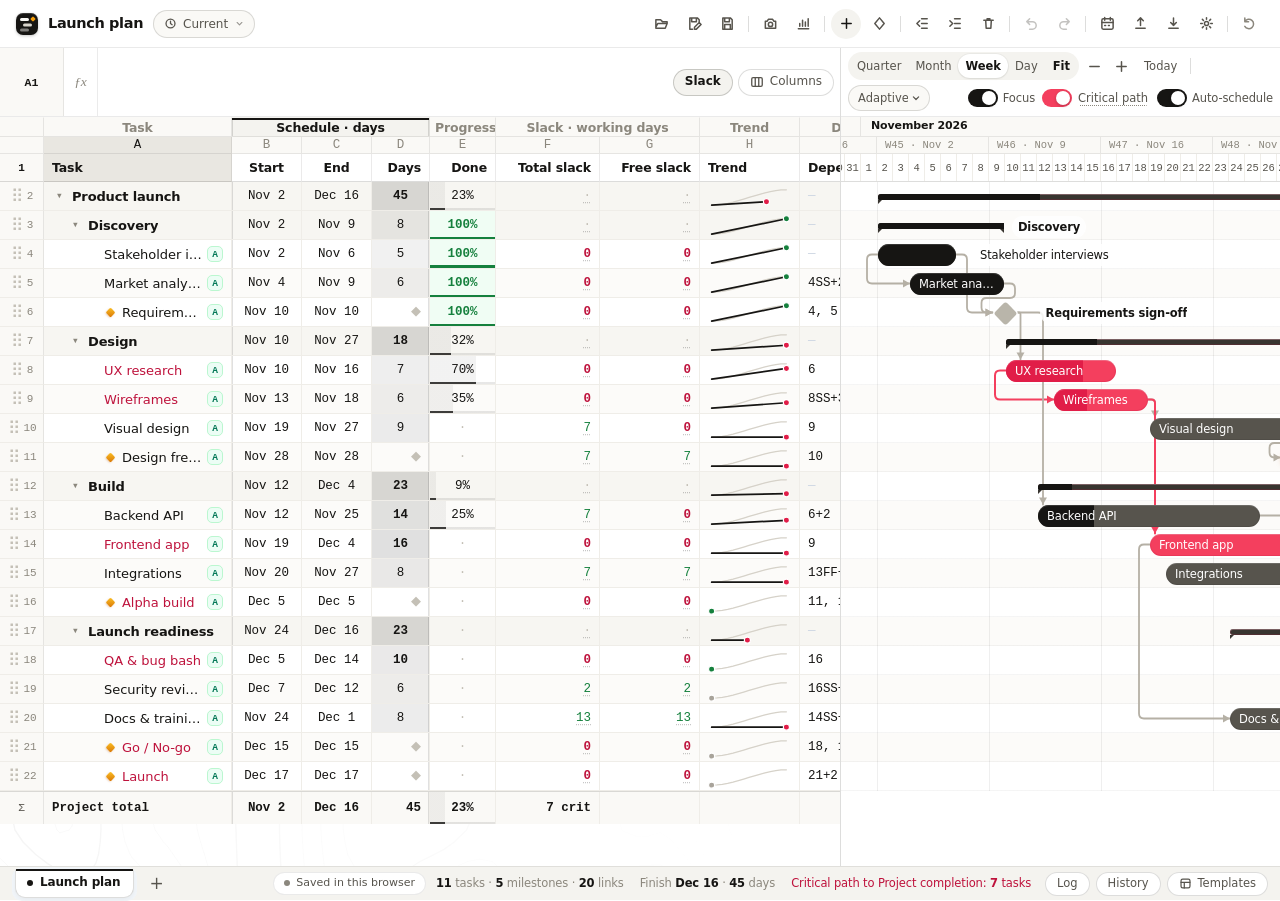
==== src/project_management_tool/web/index.html @ da958886 "Motion Brew Contour restyle: warm ink-and-paper UI, subtle contour backdrops, Analysis overhaul" ====
<!doctype html>
<html lang="en">
<head>
<meta charset="utf-8">
<meta name="viewport" content="width=device-width, initial-scale=1">
<title>Plan — project sheet &amp; gantt</title>
<link rel="icon" type="image/svg+xml" href="favicon.svg">
<link rel="stylesheet" href="styles.css">
<link rel="stylesheet" href="motion.css">
</head>
<body>
<div id="app">
  <header class="topbar">
    <div class="brand"><span class="logo"></span><b>Launch plan</b><button id="versionbtn" class="verbtn" aria-haspopup="menu" aria-expanded="false" aria-controls="versionmenu"><svg viewBox="0 0 16 16"><circle cx="8" cy="8" r="5.5"/><path d="M8 5v3l2 1.5"/></svg><span id="versionlbl">Current</span><svg class="caret" viewBox="0 0 16 16"><path d="M4.5 6.5L8 10l3.5-3.5"/></svg></button></div>
    <div class="tools">
      <button id="openprojectbtn" title="Open a Plan project file (Ctrl/⌘+O)" aria-label="Open project"><svg viewBox="0 0 16 16"><path d="M2 12V4h5l2 2h5v2M2 12l2-4h10l-2 5H2z"/></svg><span class="tool-label">Open…</span></button>
      <button id="saveprojectbtn" title="Save this project as a .plan file (Ctrl/⌘+Shift+S)" aria-label="Save project as"><svg viewBox="0 0 16 16"><path d="M3 2h8l2 2v3M3 2v12h3M5 2v4h5V2M8 12l5-5 2 2-5 5H8z"/></svg><span class="tool-label">Save As…</span></button>
      <button id="savefilebtn" title="Save to the connected .plan file (Ctrl/⌘+S)" aria-label="Save project"><svg viewBox="0 0 16 16"><path d="M3 2h8l2 2v10H3zM5 2v4h5V2M5 14V9h6v5"/></svg><span class="tool-label">Save</span></button>
      <span class="sep"></span>
      <button id="snapshotbtn" title="Save the current plan as a version you can view, restore and compare" aria-label="Snapshot version"><svg viewBox="0 0 16 16"><path d="M2.5 5.5h2l1.2-2h4.6l1.2 2h2v7.5h-11z"/><circle cx="8" cy="9" r="2.3"/></svg><span class="tool-label">Snapshot</span></button>
      <button id="analysisbtn" title="Version analysis: compare finish and milestone trends, changes, slips and critical path" aria-label="Version analysis"><svg viewBox="0 0 16 16"><path d="M2.5 13.5h11M4 11V8M7 11V4.5M10 11V6.5M13 11V3"/></svg></button>
      <span class="sep"></span>
      <button data-act="add" title="Add task below selection (Ctrl/⌘+Enter)" aria-keyshortcuts="Control+Enter Meta+Enter" aria-label="Add task"><svg viewBox="0 0 16 16"><path d="M8 3v10M3 8h10"/></svg><span class="tool-label">Task</span></button>
      <button data-act="addms" title="Add milestone below selection (Ctrl/⌘+Shift+Enter)" aria-keyshortcuts="Control+Shift+Enter Meta+Shift+Enter" aria-label="Add milestone"><svg viewBox="0 0 16 16"><path d="M8 2l5 6-5 6-5-6z"/></svg><span class="tool-label">Milestone</span></button>
      <span class="sep"></span>
      <button data-act="outdent" title="Outdent (Alt+←)"><svg viewBox="0 0 16 16"><path d="M13 3H7M13 8H7M13 13H7M5 5L2 8l3 3"/></svg></button>
      <button data-act="indent" title="Indent (Alt+→)"><svg viewBox="0 0 16 16"><path d="M13 3H7M13 8H7M13 13H7M2 5l3 3-3 3"/></svg></button>
      <button data-act="del" title="Delete selected task (Ctrl+Del) or link (Del)"><svg viewBox="0 0 16 16"><path d="M3 4.5h10M6.5 4.5V3h3v1.5M5 4.5l.5 8.5h5l.5-8.5"/></svg></button>
      <span class="sep"></span>
      <button data-act="undo" title="Undo (Ctrl+Z)"><svg viewBox="0 0 16 16"><path d="M6 3L3 6l3 3M3 6h6a4 4 0 010 8H6"/></svg></button>
      <button data-act="redo" title="Redo (Ctrl+Shift+Z)"><svg viewBox="0 0 16 16"><path d="M10 3l3 3-3 3M13 6H7a4 4 0 000 8h3"/></svg></button>
      <span class="sep"></span>
      <button id="calendarbtn" title="Configure project workdays and custom holidays" aria-label="Project calendar"><svg viewBox="0 0 16 16"><rect x="2" y="3" width="12" height="11" rx="1.5"/><path d="M2 7h12M5 1.5v3M11 1.5v3M5 10h1M9 10h1"/></svg><span class="tool-label">Calendar</span></button>
      <button id="impbtn" title="Import from Excel or CSV" aria-label="Import"><svg viewBox="0 0 16 16"><path d="M8 10V2M5 5l3-3 3 3M3 13h10"/></svg><span class="tool-label">Import</span></button>
      <button id="expbtn" title="Export to Excel or PDF" aria-label="Export"><svg viewBox="0 0 16 16"><path d="M8 2v8M5 7l3 3 3-3M3 13h10"/></svg><span class="tool-label">Export</span></button>
      <button id="settingsbtn" title="Settings: delay causes" aria-label="Settings"><svg viewBox="0 0 16 16"><circle cx="8" cy="8" r="2.2"/><path d="M8 1.8v1.7M8 12.5v1.7M1.8 8h1.7M12.5 8h1.7M3.6 3.6l1.2 1.2M11.2 11.2l1.2 1.2M12.4 3.6l-1.2 1.2M4.8 11.2l-1.2 1.2"/></svg><span class="tool-label">Settings</span></button>
      <span class="sep"></span>
      <button data-act="reset" class="ghost" title="Restore the demo workbook (removes all sheets)" aria-label="Reset all"><svg viewBox="0 0 16 16"><path d="M3 6a5 5 0 1 1 0 5M3 2v4h4"/></svg><span class="tool-label">Reset all</span></button>
    </div>
  </header>
  <div id="banners"><div id="startup-error" class="robanner startup-error" role="alert" hidden><span class="lock">Plan could not start.</span><span>Reload the page. If this continues, download the diagnostic log.</span><button type="button" data-startup-reload>Reload</button><button type="button" data-startup-log>Open Log</button></div><div id="robanner" class="robanner" hidden></div><div id="verbanner" class="robanner verbanner" hidden role="status"></div></div>

  <main id="main">
    <section class="pane left" id="left">
      <div class="fbar">
        <div class="namebox" id="namebox">A2</div>
        <div class="fx">ƒx</div>
        <input id="fxin" spellcheck="false" autocomplete="off">
        <button id="slackbtn" class="colbtn" aria-haspopup="dialog" title="Inspect task slack and choose Gantt overlays">Slack</button>
        <button id="colbtn" class="colbtn" title="Choose visible columns"><svg viewBox="0 0 16 16"><rect x="2" y="3" width="12" height="10" rx="1.5"/><path d="M6 3v10M10 3v10"/></svg>Columns</button>
      </div>
      <div class="gx" id="gx" tabindex="0" role="treegrid" aria-label="Task grid. Arrows move, Enter edits, Ctrl or Command Enter inserts a task, add Shift for a milestone. Alt Right indents, Alt Left outdents. Right-click or Shift F10 opens task actions. Drag row grips to move cascades. Escape releases selection so Tab can leave.">
        <div class="ginner" id="ginner">
          <div class="g-band" id="gband"></div>
          <div class="g-letters" id="gletters"></div>
          <div class="g-headrow" id="ghead"></div>
          <div class="g-body" id="gbody" role="rowgroup"></div>
        </div>
      </div>
    </section>
    <div class="split" id="split" title="Drag to resize"></div>
    <section class="pane right" id="right">
      <div class="strip">
        <div class="seg" id="zoomseg">
          <button data-zoom="2.2">Quarter</button><button data-zoom="6">Month</button><button data-zoom="16">Week</button><button data-zoom="40">Day</button><button data-fit="1" class="fit" title="Fit the whole project">Fit</button>
        </div>
        <button class="icon" data-act="zoomout" title="Zoom out"><svg viewBox="0 0 16 16"><path d="M3 8h10"/></svg></button>
        <button class="icon" data-act="zoomin" title="Zoom in"><svg viewBox="0 0 16 16"><path d="M8 3v10M3 8h10"/></svg></button>
        <button data-act="today">Today</button>
        <span class="sep"></span>
        <select id="density" aria-label="Row density" title="Row density: compact rows or adaptive rows that fill the available height">
          <option value="compact">Compact</option>
          <option value="auto">Adaptive</option>
        </select>
        <button id="reviewlinks" hidden>Review relationships</button>
        <span class="grow"></span>
        <label class="switch" title="Highlight the selected task's parents, children, predecessors and successors"><input type="checkbox" id="optFocus"><i></i>Focus</label>
        <span class="critical-controls"><label class="switch crit" title="Show critical-path highlights"><input type="checkbox" id="optCrit" aria-label="Show critical path"><i></i></label><button id="critical-target" aria-haspopup="dialog">Critical path</button></span>
        <label class="switch"><input type="checkbox" id="optAuto"><i></i>Auto-schedule</label>
      </div>
      <div class="ghead" id="ghd"><div class="ghead-in" id="ghdin"></div></div>
      <div class="focusleg" id="focusleg" hidden><b>Focus</b><span class="k anc"><i></i>Parents <em class="n-anc">0</em></span><span class="k desc"><i></i>Children <em class="n-desc">0</em></span><span class="k up"><i></i>Predecessors <em class="n-up">0</em></span><span class="k down"><i></i>Successors <em class="n-down">0</em></span></div>
      <div class="gbody" id="gb">
        <div class="canvas" id="canvas">
          <svg class="bg" id="bg"></svg>
          <div class="todayline" id="todayline"></div>
          <svg class="links" id="links"></svg>
          <div class="bars" id="bars"></div>
          <svg class="linkdrag" id="linkdrag"></svg>
        </div>
      </div>
    </section>
  </main>

  <nav class="sheetbar" id="sheetbar" aria-label="Sheets">
    <div class="tabs" id="tabs" role="tablist"></div>
    <button class="addsheet" id="addsheet" title="New blank project sheet">+</button>
    <span class="grow"></span>
    <button id="save-status" class="save-status" aria-live="polite" disabled>Loading saved projects…</button>
    <span id="stat" class="stat"></span>
    <span class="hint">Drag bar · drag edges to resize · drag <i class="dotdemo"></i> onto another bar to link · ⌘/Ctrl+wheel zoom · drag background to pan</span>
    <button class="tplbtn" id="logbtn" title="View and download the diagnostic log" aria-haspopup="dialog">Log</button>
    <button class="tplbtn" id="historybtn" title="View saved app versions" disabled>History</button>
    <button class="tplbtn" id="tplbtn" title="New sheet from a template / save this sheet as one"><svg viewBox="0 0 16 16"><rect x="2.5" y="2.5" width="11" height="11" rx="2"/><path d="M2.5 6.5h11M6.5 6.5v7"/></svg>Templates</button>
  </nav>

</div>

<div id="tip" class="tip"></div>
<div id="expmenu" class="expmenu" hidden></div>
<div id="tplpop" class="tplpop" hidden></div>
<div id="ctxmenu" class="ctxmenu" hidden></div>
<div id="colpop" class="colpop" hidden></div>
<div id="versionmenu" class="expmenu vermenu" role="menu" aria-label="Versions" hidden></div>
<div id="analysis" class="analysis" hidden></div>
<div id="toast" class="toast"></div>
<div id="chooserhint" class="chooserhint" role="status" hidden><span data-chooser-text>Choose a file in the Windows file window.</span><button type="button" data-chooser-raise>Show file window</button><button type="button" data-chooser-cancel>Cancel</button></div>
<dialog id="diagnostics-dialog" class="diagnostics-dialog" aria-labelledby="diagnostics-title">
  <div class="m-head"><b id="diagnostics-title">Diagnostic log</b><button class="m-x" data-log-close aria-label="Close diagnostic log">×</button></div>
  <div class="diagnostics-body">
    <p>Logging starts when Plan opens. Reproduce the issue, then download the log to share for troubleshooting.</p>
    <p class="help">Includes browser and setup information, errors and app activity. Project contents, typed input, cookie values and sign-in credentials are excluded. Review the file before sharing.</p>
    <div class="diagnostics-actions"><button data-log-download>Download log</button><button data-log-refresh>Refresh setup</button><button data-log-clear>Clear log</button></div>
    <p data-log-status aria-live="polite"></p>
    <pre tabindex="0" aria-label="Diagnostic log entries"></pre>
  </div>
</dialog>
<script src="js/diagnostics.js"></script>
<script src="js/startup.js"></script>
</body>
</html>
---- src/project_management_tool/web/styles.css ----
:root{
  --ink:#0f172a; --muted:#64748b; --line:#e2e8f0; --line2:#eef1f6; --alt:#f5f7fc; --bg:#fff;
  --blue:#2b59e6; --blue-soft:#e8eeff; --crit:#f43f5e; --crit-d:#e11d48; --ok:#15803d; --bad:#dc2626; --warn:#f59e0b;
  --bar-c:#5b7cfa; --bar-d:#3a5bdc; --ms:#f59e0b; --sum:#334155;
  --sans:Inter,"SF Pro Text","Segoe UI",system-ui,-apple-system,sans-serif;
  --mono:"JetBrains Mono","IBM Plex Mono",ui-monospace,SFMono-Regular,Menlo,Consolas,monospace;
  --row:24px; --bar:18px; --msz:14px; --gridw:840px; --h1:20px; --h2:17px; --h3:28px;
}
*{box-sizing:border-box}
html,body{height:100%;margin:0}
body{font:13px/1.3 var(--sans);color:var(--ink);background:var(--bg);overflow:hidden;-webkit-font-smoothing:antialiased}
button{font:inherit;color:inherit}
#app{display:grid;grid-template-rows:minmax(44px,auto) auto minmax(0,1fr) 30px;grid-template-columns:minmax(0,1fr);height:100vh}
.muted{color:var(--muted);font-weight:400}
.grow{flex:1}

/* top bar */
.topbar{container-type:inline-size;container-name:toolbar;display:flex;flex-wrap:nowrap;gap:6px 18px;align-items:center;justify-content:space-between;padding:7px 14px;border-bottom:1px solid var(--line);background:#fff}
.brand{flex:1 0 260px;display:flex;align-items:center;gap:9px;font-size:14px;min-width:0}
.brand b{max-width:100%;overflow:hidden;text-overflow:ellipsis;white-space:nowrap}
.save-status{align-self:center;flex:none;margin:0 4px;padding:3px 6px;border:0;border-radius:5px;background:#f1f5f9;color:var(--muted);font-size:11px;white-space:nowrap;cursor:pointer}
.save-status:disabled{cursor:default;opacity:1}
.save-status[data-state=saved]{color:var(--ok);background:#f0fdf4}
.save-status[data-state=error]{color:var(--bad);background:#fef2f2}
.logo{flex:none;width:18px;height:18px;border-radius:6px;background:linear-gradient(135deg,#5b7cfa,#8b5cf6);display:inline-block;position:relative}
.logo::after{content:"";position:absolute;left:4px;top:5px;width:10px;height:3px;border-radius:2px;background:#fff;box-shadow:3px 5px 0 #fff}
.tools{display:flex;flex:0 1 auto;min-width:0;flex-wrap:nowrap;overflow-x:auto;justify-content:flex-end;align-items:center;gap:2px;margin-left:auto}
.tools button{flex-shrink:0;white-space:nowrap}
.tools button,.strip button{display:inline-flex;align-items:center;gap:6px;height:28px;padding:0 9px;border:1px solid transparent;background:transparent;border-radius:7px;cursor:pointer;color:#334155}
.tools button:hover,.strip button:hover{background:#f1f5f9}
.tools button:active,.strip button:active{background:#e8edf5}
.tools button[disabled]{opacity:.35;pointer-events:none}
.tools button.ghost{color:var(--muted)}
svg{fill:none;stroke:currentColor;stroke-width:1.5;stroke-linecap:round;stroke-linejoin:round}
.tools svg,.strip svg{width:15px;height:15px;flex:none}
.sep{width:1px;height:18px;background:var(--line);margin:0 6px}

/* layout */
#main{display:flex;min-height:0;min-width:0}
.pane{display:flex;flex-direction:column;min-width:0;min-height:0}
.pane.left{width:min(var(--gridw), max(320px, calc(100% - 321px)));flex:none}
.pane.right{flex:1;position:relative}
.strip .switch{white-space:nowrap;flex:none;height:28px;margin-left:4px}
.split{width:7px;margin:0 -3px;cursor:col-resize;z-index:30;position:relative;flex:none}
.split::after{content:"";position:absolute;left:3px;top:0;bottom:0;width:1px;background:var(--line);transition:background .15s,width .15s}
.split:hover::after,.split.on::after{background:var(--blue);width:2px;left:2.5px}

/* formula bar */
.fbar{height:var(--controls-height,28px);flex:none;display:flex;align-items:stretch;border-bottom:1px solid var(--line);background:#fff}
.namebox{width:68px;display:flex;align-items:center;justify-content:center;font:12px var(--mono);color:#475569;border-right:1px solid var(--line);background:#fafbfd}
.fx{width:36px;display:flex;align-items:center;justify-content:center;font:italic 14px Georgia,serif;color:#64748b;border-right:1px solid var(--line)}
#fxin{flex:1;border:0;outline:0;padding:0 12px;font:13px var(--mono);background:transparent;min-width:0}
#fxin:focus{background:#f8faff}

/* grid */
.gx{flex:1;min-height:0;overflow:auto;scroll-padding-top:calc(var(--h1) + var(--h2) + var(--h3));scroll-padding-left:var(--frz,290px)}
.ginner{display:flex;flex-direction:column;min-height:100%;min-width:100%;width:max-content;--tpl:44px 240px 78px 78px 64px 74px 64px 100px 110px 100px}
.g-band,.g-letters,.g-headrow,.r{display:grid;grid-template-columns:var(--tpl)}
.g-band,.g-letters,.g-headrow{position:sticky;z-index:6;flex:none}
.g-band{height:var(--h1);top:0}
.g-letters{height:var(--h2);top:var(--h1)}
.g-headrow{height:var(--h3);top:calc(var(--h1) + var(--h2))}
.g-body{flex:1;position:relative}
.g-body .pad{height:40px}
.c{padding:0 8px;display:flex;align-items:center;min-width:0;white-space:nowrap;overflow:hidden;border-right:1px solid var(--line2);position:relative;font-family:var(--mono);font-size:11.5px;font-variant-numeric:tabular-nums}
.c.num{justify-content:flex-end}
.c.ctr{justify-content:center}
.g-band .c{font:500 11.5px var(--sans);color:var(--muted);justify-content:center;background:#fafbfd;border-bottom:1px solid var(--line);border-right:1px solid var(--line);border-top:1px solid transparent}
.g-band .c.hl{background:var(--blue-soft);color:var(--blue);font-weight:600}
.g-letters .c{background:#f6f7fa;color:#64748b;font:10.5px var(--sans);justify-content:center;border-right:1px solid var(--line);border-bottom:1px solid var(--line);padding:0}
.g-letters .c.sel,.g-headrow .c.sel{background:#e4eaf8;color:var(--blue)}
.g-letters .rs{position:absolute;right:-3px;top:0;bottom:0;width:7px;cursor:col-resize;z-index:5}
.g-letters .rs:hover{background:rgba(43,89,230,.35)}
.g-headrow .c{font:700 11.5px var(--mono);border-bottom:1px solid #cdd5e3;border-right:1px solid var(--line);background:#fff}
.g-headrow .c.rn,.r .c.rn{background:#f6f7fa;color:#64748b;font:12px var(--sans);justify-content:center;padding:0;border-right:1px solid var(--line)}
.g-headrow .c.rn{font-weight:700;color:var(--ink)}
.g-headrow .c.num{justify-content:flex-end}
.g-band .c:first-child,.g-letters .c:first-child{background:#f6f7fa}
/* frozen columns */
.r>:nth-child(2){background:inherit}
.g-band>:nth-child(-n+2),.g-letters>:nth-child(-n+2),.g-headrow>:nth-child(-n+2),.r>:nth-child(-n+2){position:sticky;z-index:3}
.g-band>:nth-child(1),.g-letters>:nth-child(1),.g-headrow>:nth-child(1),.r>:nth-child(1){left:0;z-index:4}
.g-band>:nth-child(2),.g-letters>:nth-child(2),.g-headrow>:nth-child(2),.r>:nth-child(2){left:44px}
.g-band>:nth-child(2)::after,.g-letters>:nth-child(2)::after,.g-headrow>:nth-child(2)::after,.r>:nth-child(2)::after{content:"";position:absolute;right:-1px;top:0;bottom:0;width:6px;margin-right:-6px;background:linear-gradient(90deg,rgba(15,23,42,.06),transparent);pointer-events:none;opacity:0;transition:opacity .15s}
.gx.scrolled .g-band>:nth-child(2)::after,.gx.scrolled .g-letters>:nth-child(2)::after,.gx.scrolled .g-headrow>:nth-child(2)::after,.gx.scrolled .r>:nth-child(2)::after{opacity:1}

.r{height:var(--row);background:var(--bg);cursor:default}
.r:nth-child(even){background:var(--alt)}
.r .c{border-bottom:1px solid var(--line2)}
.r.on{background:#eef3ff !important}
.r.on .c.rn{background:#dfe7fb;color:var(--blue);font-weight:600}
.r .c.nm{font:12.5px var(--sans);gap:5px}
.r.sum .c.nm{font-weight:650}
.r .c.nm .t{overflow:hidden;text-overflow:ellipsis}
.r.sum .c{background-image:linear-gradient(rgba(15,23,42,.025),rgba(15,23,42,.025))}
.tog{width:14px;height:14px;flex:none;display:inline-flex;align-items:center;justify-content:center;border-radius:4px;color:#64748b;cursor:pointer;font-size:9px;transition:transform .12s}
.tog:hover{background:#e2e8f0}
.tog.open{transform:rotate(90deg)}
.tog.sp{visibility:hidden}
.dm{width:8px;height:8px;background:var(--ms);transform:rotate(45deg);border-radius:2px;flex:none;margin:0 3px}
.r.crit .c.nm .t{color:#be123c}
.r .c.sel{outline:2px solid var(--blue);outline-offset:-2px;z-index:2}
.c.hl-l{box-shadow:inset 2px 0 0 var(--blue)}
.c.hl-r{box-shadow:inset -2px 0 0 var(--blue)}
.c.hl-l.hl-r{box-shadow:inset 2px 0 0 var(--blue),inset -2px 0 0 var(--blue)}
.g-band .c.hl-l,.g-band .c.hl-r,.g-band .c.hl-l.hl-r{box-shadow:inset 2px 0 0 var(--blue),inset -2px 0 0 var(--blue),inset 0 2px 0 var(--blue)}
.g-band .c.hl-l:not(.hl-r){box-shadow:inset 2px 0 0 var(--blue),inset 0 2px 0 var(--blue)}
.g-band .c.hl-r:not(.hl-l){box-shadow:inset -2px 0 0 var(--blue),inset 0 2px 0 var(--blue)}
.g-band .c.hl:not(.hl-l):not(.hl-r){box-shadow:inset 0 2px 0 var(--blue)}
.c.heat{justify-content:center}
.c.pos{color:var(--ok)} .c.neg{color:var(--bad);font-weight:600}
.c.zero{color:var(--crit-d);font-weight:700}
.c.dim{color:#64748b}
.c.spark{padding:0 6px;justify-content:center}
.c.spark svg{width:84px;height:calc(var(--row) - 6px);overflow:visible}
.chip{display:inline-flex;align-items:center;gap:5px;font:11.5px var(--sans)}
.av{width:15px;height:15px;border-radius:50%;display:inline-flex;align-items:center;justify-content:center;font:600 7.5px var(--sans);color:#fff;flex:none}
.tot{height:calc(var(--row) + 4px);background:#fff !important;border-top:2px solid #cdd5e3}
.tot .c{font-weight:700;border-bottom:0;background:#fff}
.tot .c.rn{background:#f6f7fa}
.editor{position:absolute;inset:0;width:100%;height:100%;border:2px solid var(--blue);outline:0;padding:0 8px;font:inherit;background:#fff;z-index:10;box-shadow:0 6px 18px rgba(43,89,230,.18);color:var(--ink)}

/* right pane */
.strip{white-space:nowrap;min-height:28px;flex:none;display:flex;flex-wrap:wrap;align-items:center;gap:4px;padding:0 8px;border-bottom:1px solid var(--line);background:#fff}
.strip #density{height:26px;width:90px;padding:0 5px;border:1px solid var(--line);border-radius:6px;background:#fff;color:#334155;font:12px var(--sans);cursor:pointer}
.strip #density:hover{background:#f1f5f9}
.strip #density:focus-visible{outline:2px solid var(--blue);outline-offset:1px}
.strip button.icon{width:28px;padding:0;justify-content:center}
.seg{display:inline-flex;background:#f1f5f9;border-radius:8px;padding:2px}
.seg button{height:24px;padding:0 7px;border-radius:6px;font-size:12px;color:#64748b}
.seg button.on{background:#fff;color:var(--ink);box-shadow:0 1px 2px rgba(15,23,42,.12)}
.switch{display:inline-flex;align-items:center;gap:7px;margin-left:12px;font-size:12px;color:#475569;cursor:pointer;user-select:none}
.critical-controls{display:inline-flex;align-items:center;gap:2px;flex:none;width:100px}
.critical-controls .switch{margin-left:0;gap:0}
.strip #critical-target{display:block;flex:1;min-width:0;width:70px;max-width:70px;padding:0;font-size:12px;overflow:hidden;text-overflow:ellipsis;white-space:nowrap;color:#475569;text-decoration:underline;text-decoration-style:dotted;text-underline-offset:3px}
.strip #critical-target.targeted{color:var(--crit);font-weight:600}
.strip #critical-target:focus-visible{outline:2px solid var(--blue);outline-offset:1px}
.switch input,.colpop .ci input{position:absolute;opacity:0;width:1px;height:1px;margin:0;pointer-events:none}
.switch i{flex:none;width:28px;height:16px;border-radius:9px;background:#cbd5e1;position:relative;transition:background .15s}
.switch i::after{content:"";position:absolute;left:2px;top:2px;width:12px;height:12px;border-radius:50%;background:#fff;transition:transform .15s;box-shadow:0 1px 2px rgba(0,0,0,.25)}
.switch input:focus-visible+i{outline:2px solid var(--blue);outline-offset:2px}
.switch input:checked+i{background:var(--blue)}
.switch.crit input:checked+i{background:var(--crit)}
.switch input:checked+i::after{transform:translateX(12px)}

.ghead{height:calc(var(--h1) + var(--h2) + var(--h3));flex:none;overflow:hidden;border-bottom:1px solid #cdd5e3;background:#fff;position:relative}
.ghead-in{position:absolute;left:0;top:0;height:calc(var(--h1) + var(--h2) + var(--h3))}
.ghead .t1,.ghead .t2,.ghead .t3{position:absolute;display:flex;align-items:center;white-space:nowrap;overflow:hidden;border-right:1px solid var(--line);font-size:12px}
.ghead .t1{top:0;height:var(--h1);background:#fafbfd;color:var(--muted);font-weight:500;padding-left:10px;border-bottom:1px solid var(--line)}
.ghead .t2{top:var(--h1);height:var(--h2);background:#f6f7fa;color:#64748b;font-size:11.5px;padding-left:8px;border-bottom:1px solid var(--line)}
.ghead .t3{top:calc(var(--h1) + var(--h2));height:var(--h3);flex-direction:column;justify-content:center;align-items:center;font:11.5px var(--mono);color:#334155;line-height:1.15;border-right-color:var(--line2)}
.ghead .t3 small{font:9.5px var(--sans);color:#64748b;text-transform:uppercase}
.ghead .t3.we{background:#f3f4f8;color:#64748b}
.ghead .t3.td{background:var(--blue);color:#fff}.ghead .t3.td small{color:#cfdcff}
.gbody{flex:1;min-height:0;overflow:auto;position:relative;cursor:grab}
.gbody.panning{cursor:grabbing}
.canvas{position:relative;min-width:100%}
.canvas>svg,.todayline{position:absolute;left:0;top:0}
svg.bg{pointer-events:none;shape-rendering:crispEdges;
  background:linear-gradient(to bottom,transparent calc(var(--row) - 1px),rgba(15,23,42,.045) calc(var(--row) - 1px)) 0 0/100% var(--row),
             repeating-linear-gradient(to bottom,#fff 0 var(--row),var(--alt) var(--row) calc(var(--row)*2))}
svg.bg *{stroke:none}
svg.links{z-index:2}
svg.linkdrag{pointer-events:none;z-index:6;overflow:visible}
.todayline{width:0;border-left:1px solid var(--blue);z-index:1;pointer-events:none;opacity:.18}
.rowsel{position:absolute;left:0;right:0;height:var(--row);background:rgba(43,89,230,.06);pointer-events:none}

/* links */
.lk .hit{stroke:transparent;stroke-width:12;fill:none;pointer-events:stroke;cursor:pointer}
.lk .vis{stroke:#9aa7bd;stroke-width:2;fill:none;pointer-events:none;transition:stroke-width .1s}
.lk .ah{fill:#9aa7bd;stroke:none;pointer-events:none}
.lk:hover .vis{stroke-width:2.4;stroke:#475569}.lk:hover .ah{fill:#475569}
.crit-on .lk.crit .vis{stroke:var(--crit)}.crit-on .lk.crit .ah{fill:var(--crit)}
.lk.viol .vis{stroke:var(--warn);stroke-dasharray:4 3}.lk.viol .ah{fill:var(--warn)}
.lk.sel .vis{stroke:var(--blue);stroke-width:2.6}.lk.sel .ah{fill:var(--blue)}

/* bars */
.bars{position:absolute;left:0;top:0;width:0;height:0;z-index:3}
.bar{position:absolute;left:0;top:0;height:var(--bar);border-radius:5px;background:var(--bar-c);color:#fff;font-size:11.5px;cursor:grab;touch-action:none;user-select:none}
.bar .fill{position:absolute;left:0;top:0;bottom:0;border-radius:inherit;border-top-right-radius:0;border-bottom-right-radius:0;background:var(--bar-d);pointer-events:none;box-shadow:inset 0 1px 0 rgba(255,255,255,.12)}
.bar .fill.full{border-radius:inherit}
.bar .label{position:absolute;left:7px;right:7px;top:0;height:var(--bar);display:flex;align-items:center;line-height:1;white-space:nowrap;overflow:hidden;pointer-events:none;font-weight:500;font-variant-caps:all-small-caps}
.bar .label-text{min-width:0;overflow:hidden;text-overflow:ellipsis;position:relative;top:-1px}
.bar .label.out{left:calc(100% + 18px);right:auto;width:max-content;color:#334155;text-shadow:none}
.bar .label.out,.bar.summary .label,.bar.ms .label{background:var(--bg);border-radius:3px;padding:0 3px}
.bar:hover{box-shadow:0 3px 10px rgba(30,58,160,.3),inset 0 1px 0 rgba(255,255,255,.22)}
.bar.dragging{box-shadow:0 8px 20px rgba(30,58,160,.38);cursor:grabbing;z-index:5}
.crit-on .bar.critical{background:var(--crit)}.crit-on .bar.critical .fill{background:var(--crit-d)}
.crit-on .bar.critical:hover{box-shadow:0 3px 10px rgba(190,18,60,.35),inset 0 1px 0 rgba(255,255,255,.25)}
.bar .h{position:absolute;top:0;bottom:0;width:var(--hw,8px);cursor:ew-resize;z-index:2}
.bar .h.resize-start{left:0}.bar .h.resize-end{right:0}
.bar .h::after{content:"";position:absolute;top:4px;bottom:4px;width:2px;border-radius:2px;background:rgba(255,255,255,.0);transition:background .12s}
.bar .h.resize-start::after{left:3px}.bar .h.resize-end::after{right:3px}
.bar:hover .h::after{background:rgba(255,255,255,.7)}
.bar .dot{position:absolute;top:50%;width:9px;height:9px;margin-top:-4.5px;border-radius:50%;background:#fff;border:1.5px solid #64748b;opacity:0;transition:opacity .12s,transform .12s;z-index:4;cursor:crosshair}
.bar .dot,.bar .prog{pointer-events:none}
.bar:hover .dot,.bar.selected .dot,.linking .bar .dot,.bar:hover .prog,.bar.dragging .prog{pointer-events:auto}
.bar .dot.s{left:-14px}.bar .dot.f{right:-14px}
.bar:hover .dot,.bar.selected .dot,.linking .bar .dot{opacity:1}
.bar .dot:hover,.bar .dot.target{transform:scale(1.35);background:var(--blue);border-color:var(--blue)}
.bar .prog{position:absolute;bottom:-4px;width:0;height:0;margin-left:-4px;border-left:4px solid transparent;border-right:4px solid transparent;border-bottom:5px solid #1e293b;opacity:0;cursor:ew-resize;z-index:4;transition:opacity .12s}
.bar:hover .prog,.bar.dragging .prog{opacity:.9}
.bar.summary{height:7px;margin-top:calc((var(--bar) - 7px) / 2);border-radius:2px;background:var(--sum);box-shadow:none}
.bar.summary::before,.bar.summary::after{content:"";position:absolute;top:7px;width:0;height:0;border-top:5px solid var(--sum)}
.bar.summary::before{left:0;border-right:5px solid transparent}
.bar.summary::after{right:0;border-left:5px solid transparent}
.bar.summary .fill{background:#0b1220;border-radius:2px 0 0 2px}
.bar.summary .label{left:calc(100% + 8px);right:auto;top:calc((7px - var(--bar)) / 2);width:max-content;color:#1e293b;text-shadow:none;font-weight:650}
.bar.summary .h,.bar.summary .prog,.bar.summary .dot{display:none}
.crit-on .bar.summary.critical{background:var(--sum)}.crit-on .bar.summary.critical .fill{background:#0b1220}
.bar.ms{width:var(--msz) !important;height:var(--msz);margin-top:calc((var(--bar) - var(--msz)) / 2);margin-left:calc(var(--msz) / -2);background:transparent;box-shadow:none}
.bar.ms::before{content:"";position:absolute;inset:0;background:var(--ms);border-radius:3px;rotate:45deg;transition:box-shadow .12s}
.bar.ms:hover::before{box-shadow:0 3px 10px rgba(180,100,0,.45)}
.bar.ms .label{left:calc(var(--msz)*2 + 9px);right:auto;top:calc((var(--msz) - var(--bar)) / 2);width:max-content;color:#334155;text-shadow:none;font-weight:600}
.bar.ms .fill,.bar.ms .h,.bar.ms .prog{display:none}
.bar.ms .dot.s{left:calc(var(--msz) * -1 - 5px)}.bar.ms .dot.f{right:calc(var(--msz) * -1 - 5px)}
.bar.ms.done::before{background:#94a3b8}
.crit-on .bar.ms.critical::before{background:var(--crit)}

/* misc */
.tip{position:fixed;z-index:100;pointer-events:none;background:#0f172a;color:#fff;padding:6px 10px;border-radius:8px;font:12px var(--sans);box-shadow:0 8px 24px rgba(15,23,42,.3);opacity:0;transform:translateY(4px);transition:opacity .1s,transform .1s;white-space:nowrap}
.tip.on{opacity:1;transform:none}.tip b{font-weight:600}.tip span{color:#64748b}
.relationship-form{display:flex;flex-direction:column;gap:14px}.relationship-form p{margin:0}
.relationship-form select{border:1px solid var(--line);border-radius:9px;padding:8px 10px;font:13px var(--sans);background:#fff;min-width:0;width:100%}
.relationship-actions{display:flex;align-items:center;gap:8px;flex-wrap:wrap}
.strip #reviewlinks{color:#92400e;background:#fffbeb}.strip #reviewlinks[hidden]{display:none}
.stat{display:flex;align-items:center;gap:14px;align-self:center;font-size:12px;color:var(--muted);white-space:nowrap;margin-right:8px}
.stat b{color:var(--ink);font-weight:600}.stat .cr{color:var(--crit-d);max-width:330px;overflow:hidden;text-overflow:ellipsis}
.hint{align-self:center;font-size:11.5px;color:#64748b;white-space:nowrap;display:none;margin-right:8px}
@media(min-width:2300px){.hint{display:inline}}
@media(max-width:1250px){.stat span:nth-child(2){display:none}}
#stat{display:flex;gap:16px}
.hint{overflow:hidden;text-overflow:ellipsis}
.dotdemo{display:inline-block;width:8px;height:8px;border-radius:50%;border:2px solid #64748b;vertical-align:-1px}
.toast{position:fixed;left:50%;bottom:44px;transform:translate(-50%,10px);background:#0f172a;color:#fff;padding:9px 14px;border-radius:10px;font-size:12.5px;opacity:0;pointer-events:none;transition:all .18s;z-index:200}
.toast.on{opacity:1;transform:translate(-50%,0)}
.chooserhint{position:fixed;left:50%;bottom:44px;transform:translateX(-50%);display:flex;align-items:center;gap:10px;max-width:min(680px,calc(100vw - 32px));background:#0f172a;color:#fff;padding:9px 10px 9px 14px;border-radius:10px;font-size:12.5px;box-shadow:0 8px 24px rgba(15,23,42,.25);z-index:210}
.chooserhint[hidden]{display:none}
.chooserhint button{flex:none;border:1px solid rgba(255,255,255,.35);background:transparent;color:#fff;border-radius:7px;padding:4px 10px;cursor:pointer}
.chooserhint button:hover{background:rgba(255,255,255,.12)}
.chooserhint button:disabled{opacity:.5;cursor:default}
/* Native scrollbar-width overrides custom sizing in Chromium, so use it only as a fallback. */
@supports not selector(::-webkit-scrollbar){.tools,.gx,.gbody{scrollbar-width:thin;scrollbar-color:#cbd5e1 transparent}}
::-webkit-scrollbar{width:6px;height:6px}
::-webkit-scrollbar-thumb{background:#cbd5e1;background-clip:padding-box;border:1px solid transparent;border-radius:4px}
::-webkit-scrollbar-thumb:hover{background-color:#94a3b8}
::-webkit-scrollbar-track,::-webkit-scrollbar-corner{background:transparent}
::-webkit-scrollbar-button{display:none;width:0;height:0}


html[data-density=auto] .c{font-size:12.5px}
html[data-density=auto] .r .c.nm{font-size:13px}
html[data-density=auto] .bar{font-size:12px;border-radius:7px}
html[data-density=auto] .av{width:18px;height:18px;font-size:8.5px}

.seg button.fit{margin-left:4px;color:var(--blue);font-weight:600}
.ghead .tdu{color:var(--blue);background:#eef3ff;font-weight:600}
.ghead .t1,.ghead .t2{font-size:11px}
.ghead .t3{font-size:10.5px}

.colbtn{display:inline-flex;align-items:center;gap:6px;margin:4px 6px 4px 0;padding:0 9px;border:1px solid var(--line);border-radius:7px;background:#fff;cursor:pointer;font-size:12px;color:#334155}
.colbtn:hover{background:#f1f5f9}.colbtn svg{width:14px;height:14px}
.colpop{position:fixed;z-index:95;width:220px;background:#fff;border:1px solid var(--line);border-radius:12px;padding:6px;box-shadow:0 16px 40px rgba(15,23,42,.18)}
.colpop[hidden]{display:none}
.colpop .ttl{display:flex;align-items:center;justify-content:space-between;padding:6px 8px;font-size:12px;color:var(--muted)}
.colpop .ttl b{color:var(--ink)}.colpop .ttl.foot{font-size:11px;border-top:1px solid var(--line2);margin-top:4px}
.colpop .ttl button{border:0;background:transparent;color:var(--blue);cursor:pointer;font-size:12px}
.colpop .ci{display:flex;align-items:center;gap:9px;padding:5px 8px;border-radius:7px;cursor:pointer;font-size:12.5px}
.colpop .ci:hover{background:#f1f5f9}.colpop .ci.lock{opacity:.55;cursor:default}
.colpop .ci i{width:15px;height:15px;border-radius:4px;border:1.5px solid #cbd5e1;position:relative;flex:none;transition:all .12s}
.colpop .ci input:checked+i{background:var(--blue);border-color:var(--blue)}
.colpop .ci input:checked+i::after{content:"";position:absolute;left:4px;top:1px;width:4px;height:8px;border:solid #fff;border-width:0 1.8px 1.8px 0;transform:rotate(45deg)}
.colpop .cl{font:11px var(--mono);color:#64748b;width:12px}
.colpop .cn{flex:1}

/* sheet tabs */
.sheetbar{display:flex;align-items:stretch;gap:4px;padding:0 8px;background:#eef0f5;border-top:1px solid var(--line);min-width:0}
.tabs{display:flex;align-items:stretch;gap:2px;overflow-x:auto;overflow-y:hidden;min-width:0;scrollbar-width:none}
.tabs::-webkit-scrollbar{display:none}
.tab{display:flex;align-items:center;gap:7px;padding:0 14px 0 11px;margin-top:-1px;border:1px solid transparent;border-top:0;border-radius:0 0 8px 8px;font-size:12.5px;color:#475569;cursor:pointer;white-space:nowrap;user-select:none;flex:none;max-width:220px}
.tab .tn{overflow:hidden;text-overflow:ellipsis}
.tab:hover{background:#e2e6ef}
.tab.on{background:#fff;color:var(--ink);font-weight:600;border-color:var(--line);box-shadow:inset 0 -2px 0 var(--tc,var(--blue))}
.tab .sd{width:7px;height:7px;border-radius:50%;background:var(--tc,var(--blue));flex:none;opacity:.8}
.tab.dragging{opacity:.4}
.tab.drop-l{box-shadow:inset 2px 0 0 var(--blue)}.tab.drop-r{box-shadow:inset -2px 0 0 var(--blue)}
.tab input{font:inherit;font-weight:600;width:130px;border:0;outline:0;background:transparent;border-bottom:1.5px solid var(--blue);padding:0;color:var(--ink)}
.addsheet{align-self:center;width:24px;height:24px;border:0;border-radius:6px;background:transparent;color:#64748b;font-size:17px;line-height:1;cursor:pointer}
.addsheet:hover{background:#dfe4ee;color:var(--ink)}
.tplbtn{align-self:center;display:inline-flex;align-items:center;gap:6px;height:22px;padding:0 9px;border:1px solid var(--line);border-radius:6px;background:#fff;cursor:pointer;font-size:12px;color:#334155}
.tplbtn:hover{background:#f1f5f9}.tplbtn svg{width:13px;height:13px}
.ctxmenu{position:fixed;z-index:120;min-width:170px;background:#fff;border:1px solid var(--line);border-radius:10px;padding:4px;box-shadow:0 14px 36px rgba(15,23,42,.2)}
.ctxmenu[hidden]{display:none}
.ctxmenu button{display:block;width:100%;text-align:left;border:0;background:transparent;padding:6px 10px;border-radius:6px;font-size:12.5px;cursor:pointer}
.ctxmenu button:hover:not(:disabled){background:#f1f5f9}.ctxmenu button:disabled{opacity:.35;cursor:default}
.ctxmenu button.danger{color:#be123c}
.ctxmenu hr{border:0;border-top:1px solid var(--line2);margin:4px 2px}
.tplpop{position:fixed;z-index:110;width:380px;max-height:min(560px,calc(100vh - 80px));overflow:auto;background:#fff;border:1px solid var(--line);border-radius:14px;padding:10px;box-shadow:0 18px 48px rgba(15,23,42,.22)}
.tplpop[hidden]{display:none}
.tplpop .ttl{padding:4px 4px 8px;font-size:12px;color:var(--muted)}.tplpop .ttl b{color:var(--ink)}
.tplpop .ttl.sv{margin-top:6px;padding-top:12px;border-top:1px solid var(--line2)}
.tplpop .trow{display:flex;align-items:center;gap:8px;padding:0 4px 8px;font-size:12px;color:var(--muted)}
.tplpop .trow span{flex:none}.tplpop .trow input{flex:1;height:28px;border:1px solid var(--line);border-radius:8px;padding:0 9px;font:12.5px var(--sans);min-width:0;color:var(--ink)}
.tplpop .trow input:focus{outline:2px solid var(--blue-soft);border-color:var(--blue)}
.tplpop .pri{height:28px;padding:0 14px;border:0;border-radius:8px;background:var(--blue);color:#fff;font-weight:600;cursor:pointer}
.tplpop .pri:hover{background:#2148c9}
.tlist{display:grid;grid-template-columns:1fr 1fr;gap:8px;padding:2px 4px 6px}
.tcard{position:relative;border:1px solid var(--line);border-radius:10px;padding:9px 10px;cursor:pointer;transition:border-color .12s,box-shadow .12s,transform .12s;outline:0}
.tcard:hover,.tcard:focus-visible{border-color:var(--blue);box-shadow:0 4px 14px rgba(43,89,230,.14);transform:translateY(-1px)}
.tcard .tt{display:flex;align-items:center;gap:6px;font-size:12.5px}.tcard .tt em{font:600 9px var(--sans);text-transform:uppercase;color:#7c3aed;background:#f3e8ff;border-radius:4px;padding:1px 5px;font-style:normal}
.tcard .td{font-size:11px;color:var(--muted);margin:3px 0 5px;line-height:1.35;min-height:30px}
.tcard .tm{font:10.5px var(--mono);color:#64748b}
.tcard .tx{position:absolute;right:6px;top:6px;border:0;background:transparent;color:#64748b;cursor:pointer;border-radius:5px;width:18px;height:18px;font-size:11px;opacity:0}
.tcard:hover .tx{opacity:1}.tcard .tx:hover{background:#fee2e2;color:#be123c}
.tplpop .note{font-size:11px;color:#64748b;padding:6px 4px 0}

.expmenu{position:fixed;z-index:120;width:260px;background:#fff;border:1px solid var(--line);border-radius:12px;padding:6px;box-shadow:0 16px 40px rgba(15,23,42,.2)}
.expmenu[hidden]{display:none}
.expmenu .ttl{padding:5px 9px 6px;font-size:11px;text-transform:uppercase;letter-spacing:.04em;color:#64748b}
.expmenu button{display:flex;flex-direction:column;align-items:flex-start;gap:1px;width:100%;border:0;background:transparent;padding:7px 9px;border-radius:8px;cursor:pointer;text-align:left}
.expmenu button:hover{background:#f1f5f9}.expmenu button b{font-size:12.5px;font-weight:600}.expmenu button span{font-size:11px;color:var(--muted)}
@media print{.topbar,.sheetbar,.status,.strip,.fbar{display:none}}

/* ---- Local owner picker and dialogs ---- */
.pp .av{width:20px;height:20px;border-radius:50%;color:#fff;font:600 9px var(--sans);display:inline-grid;place-items:center;flex:none}
.pplist{position:fixed;z-index:200;background:#fff;border:1px solid var(--line);border-radius:12px;padding:5px;box-shadow:0 16px 40px rgba(15,23,42,.2);max-height:300px;overflow:auto}.pplist[hidden]{display:none}
.pp{display:flex;align-items:center;gap:9px;padding:6px 8px;border-radius:8px;cursor:pointer}.pp.on,.pp:hover{background:#eef3ff}.pp .pn{display:flex;flex-direction:column;min-width:0}.pp b{font-size:12.5px;font-weight:600}.pp i{font-style:normal;font-size:11px;color:var(--muted);overflow:hidden;text-overflow:ellipsis;white-space:nowrap}
.ppnote{padding:8px 10px;font-size:11.5px;color:var(--muted)}
.modal-back{position:fixed;inset:0;z-index:150;background:rgba(15,23,42,.35);display:grid;place-items:start center;padding-top:7vh;backdrop-filter:blur(2px)}
.modal{background:#fff;border-radius:16px;width:min(520px,94vw);max-height:84vh;display:flex;flex-direction:column;box-shadow:0 24px 70px rgba(15,23,42,.35)}.modal.wide{width:min(760px,94vw)}
.m-head{display:flex;align-items:center;justify-content:space-between;padding:14px 18px;border-bottom:1px solid var(--line)}.m-head b{font-size:15px}.m-x{border:0;background:transparent;font-size:22px;line-height:1;color:var(--muted);cursor:pointer;border-radius:6px;width:28px;height:28px}.m-x:hover{background:#f1f5f9}
.m-body{padding:16px 18px 18px;overflow:auto;display:flex;flex-direction:column;gap:14px}
.fld{display:flex;flex-direction:column;gap:5px}.fld>span{font-size:11.5px;color:var(--muted);font-weight:600}
.fld input,.fld textarea,.fld select{border:1px solid var(--line);border-radius:9px;padding:8px 10px;font:13px var(--sans);outline:0;background:#fff;resize:vertical}.fld input:focus,.fld textarea:focus,.fld select:focus{border-color:var(--blue);box-shadow:0 0 0 3px rgba(43,89,230,.12)}
#critical-threshold-field[hidden]{display:none}
.fld textarea{font-family:var(--mono);font-size:12.5px;line-height:1.5}
.set-err{color:#be123c;font-size:12px;min-height:0}.help{font-size:12.5px;line-height:1.55;color:#334155}.help ol{margin:8px 0;padding-left:20px;display:flex;flex-direction:column;gap:6px}
code{font:11.5px var(--mono);background:#f1f5f9;padding:1px 5px;border-radius:5px}.mut{color:var(--muted);font-size:12px}.sub{display:block;font-size:12px;color:var(--muted);margin-top:1px;font-weight:400}
.primary{background:var(--blue) !important;color:#fff !important;border-color:var(--blue) !important}.primary:disabled{opacity:.45;cursor:not-allowed}
.modal button:not(.m-x):not(.lnk):not(.var):not(.chip2):not(.x){border:1px solid var(--line);background:#fff;border-radius:9px;padding:7px 13px;font:600 12.5px var(--sans);cursor:pointer}.modal button:disabled{opacity:.5;cursor:not-allowed}
.lnk{border:0;background:transparent;color:var(--blue);font:600 12px var(--sans);cursor:pointer;padding:2px 4px}.lnk.red{color:#be123c}.lnk:hover{text-decoration:underline}
.tabs{display:flex;gap:4px;background:#f1f5f9;border-radius:10px;padding:3px;align-self:flex-start}.tabs button{border:0 !important;background:transparent !important;padding:6px 14px !important;border-radius:8px !important;color:#64748b}.tabs button.on{background:#fff !important;color:var(--ink);box-shadow:0 1px 2px rgba(15,23,42,.15)}
.chips{display:flex;flex-wrap:wrap;gap:6px;align-items:center}.chip2{display:inline-flex;align-items:center;gap:6px;border:1px solid var(--line);border-radius:20px;padding:4px 11px;font-size:12px;cursor:pointer;background:#fff;position:relative}.chip2 input{position:absolute;opacity:0;inset:0;cursor:pointer}.chip2:has(input:checked),.chip2.on{background:#eef3ff;border-color:#b9c9f7;color:var(--blue)}.chip2:has(input:focus-visible){outline:2px solid var(--blue)}.chip2 .x{border:0;background:transparent;color:inherit;cursor:pointer;font-size:14px;padding:0 0 0 2px}.chip2.off{color:#64748b}
.chk{display:flex;gap:7px;align-items:center}
.rem-warn{background:#fffbeb;border:1px solid #fde68a;color:#92400e;border-radius:10px;padding:8px 12px;font-size:12.5px}.rem-warn p{margin:2px 0}
.rem-empty{border:1px dashed var(--line);border-radius:10px;padding:14px;text-align:center;color:var(--muted);font-size:12.5px}
.rem-actions{display:flex;gap:8px;align-items:center}
.robanner{display:flex;align-items:center;gap:14px;padding:6px 16px;background:#fffbeb;border-bottom:1px solid #fde68a;font-size:12.5px;color:#92400e}.robanner[hidden]{display:none}.robanner .lock{display:inline-flex;gap:6px;align-items:center;font-weight:700}.robanner svg{width:14px;height:14px;fill:none;stroke:currentColor;stroke-width:1.6}
.robanner button{border:1px solid #fcd34d;background:#fff;border-radius:8px;padding:4px 11px;font:600 12px var(--sans);cursor:pointer;color:#92400e}
.ro [data-act=add],.ro [data-act=addms],.ro [data-act=indent],.ro [data-act=outdent],.ro [data-act=del],.ro [data-act=undo],.ro [data-act=redo]{opacity:.35;pointer-events:none}
.ro .bar .h,.ro .bar .dot,.ro .bar .prog{display:none}.ro .bar{cursor:default}
.m-body>*{flex:none}
.tab.ro .tn::before{content:"";display:inline-block;width:9px;height:9px;margin-right:5px;background:currentColor;opacity:.55;-webkit-mask:url("data:image/svg+xml,%3Csvg xmlns='http://www.w3.org/2000/svg' viewBox='0 0 16 16'%3E%3Cpath d='M4 7h8v7H4zM5.5 7V5a2.5 2.5 0 015 0v2' fill='none' stroke='black' stroke-width='2'/%3E%3C/svg%3E") center/contain no-repeat;mask:url("data:image/svg+xml,%3Csvg xmlns='http://www.w3.org/2000/svg' viewBox='0 0 16 16'%3E%3Cpath d='M4 7h8v7H4zM5.5 7V5a2.5 2.5 0 015 0v2' fill='none' stroke='black' stroke-width='2'/%3E%3C/svg%3E") center/contain no-repeat}

/* ---- focus mode: selected task + parents / children + predecessor / successor chains ---- */
:root{--up:#0d9488;--down:#7c3aed;--hier:#2b59e6}
.focusing .bar.dim{filter:saturate(.25)}.focusing .bar{transition:filter .15s,background-color .15s}
.focusing .bar.dim:not(.summary):not(.ms){background:color-mix(in srgb,var(--bar-c) 25%,var(--bg));box-shadow:none}
.focusing.crit-on .bar.dim.critical:not(.summary):not(.ms){background:color-mix(in srgb,var(--crit) 25%,var(--bg))}
.focusing .bar.dim .fill{opacity:.25}
.focusing .bar.dim .label{color:var(--muted);text-shadow:none}
.focusing .bar.summary.dim{background:color-mix(in srgb,var(--sum) 25%,var(--bg))}
.focusing .bar.summary.dim::before,.focusing .bar.summary.dim::after{border-top-color:color-mix(in srgb,var(--sum) 25%,var(--bg))}
.focusing .bar.ms.dim::before{opacity:.25}
.focusing .lk.dim{opacity:.18}
.lk.r-up .vis{stroke:var(--up);stroke-width:2.2}.lk.r-up .ah{fill:var(--up)}
.lk.r-down .vis{stroke:var(--down);stroke-width:2.2}.lk.r-down .ah{fill:var(--down)}
.lk.r-up,.lk.r-down{opacity:1}
.r.dim{opacity:.5}.focusing .r.dim:hover{opacity:.65}
.r.r-up .c.rn,.r.r-down .c.rn,.r.r-anc .c.rn,.r.r-desc .c.rn{box-shadow:inset 3px 0 0 var(--hier)}
.r.r-up{background-image:linear-gradient(rgba(13,148,136,.07),rgba(13,148,136,.07))}.r.r-up .c.rn{box-shadow:inset 3px 0 0 var(--up)}
.r.r-down{background-image:linear-gradient(rgba(124,58,237,.07),rgba(124,58,237,.07))}.r.r-down .c.rn{box-shadow:inset 3px 0 0 var(--down)}
.r.r-anc,.r.r-desc{background-image:linear-gradient(rgba(43,89,230,.05),rgba(43,89,230,.05))}
.focusleg{position:absolute;z-index:30;left:50%;bottom:10px;transform:translateX(-50%);display:flex;gap:14px;align-items:center;background:rgba(255,255,255,.94);border:1px solid var(--line);border-radius:20px;padding:5px 14px;font-size:11.5px;color:#475569;box-shadow:0 6px 20px rgba(15,23,42,.14);backdrop-filter:blur(6px);pointer-events:none}
.focusleg[hidden]{display:none}.focusleg b{font-size:11px;text-transform:uppercase;letter-spacing:.05em;color:#64748b}.focusleg .k{display:inline-flex;align-items:center;gap:5px}.focusleg em{font-style:normal;font-weight:700;color:#1e293b}
.focusleg i{width:12px;height:8px;border-radius:2px;display:inline-block}.focusleg .anc i,.focusleg .desc i{background:var(--hier)}.focusleg .up i{background:var(--up)}.focusleg .down i{background:var(--down)}

/* ---- saved app history ---- */
.history-layout{display:grid;grid-template-columns:260px minmax(0,1fr);gap:18px;max-height:65vh;overflow:hidden}
.history-layout>div{overflow:auto}.history-list{display:flex;flex-direction:column;gap:5px;margin-bottom:10px}
.history-entry{display:flex;flex-direction:column;gap:5px;width:100%;padding:10px;text-align:left;border:1px solid var(--line);border-radius:7px;background:#fff;cursor:pointer}
.history-entry span{font-size:11px;color:var(--muted)}.history-entry.on{background:var(--blue-soft);border-color:#b9c9f7}
.history-preview{overflow:auto;min-width:0;font-size:12px}.history-preview h3{margin:0 0 8px}.history-preview details{margin:14px 0}.history-preview summary{font-weight:600;cursor:pointer}
.history-preview table{width:100%;border-collapse:collapse;margin-top:8px}.history-preview td,.history-preview th{padding:6px;text-align:left;border-bottom:1px solid var(--line);vertical-align:top}.history-preview td:first-child{min-width:130px}
@media(max-width:750px){.history-layout{grid-template-columns:1fr;overflow:auto}.history-list{max-height:180px}}

/* ---- import dialog ---- */
.im-top{display:flex;gap:10px;align-items:center;flex-wrap:wrap}.modal-back.drop .modal{outline:3px dashed var(--blue);outline-offset:-8px}
.im-drop{border:2px dashed var(--line);border-radius:14px;padding:28px 22px;display:flex;flex-direction:column;gap:6px;align-items:center;text-align:center;color:var(--muted);font-size:12.5px;line-height:1.5}.im-drop b{color:var(--ink);font-size:14px}
.im-file{display:flex;gap:10px;align-items:baseline}
.im-sheet{border:1px solid var(--line);border-radius:12px;padding:12px 14px;display:flex;flex-direction:column;gap:10px}.im-sheet.on{border-color:#b9c9f7;background:#fafcff}.im-sheet.bad{background:#fafafa}
.im-h{display:flex;justify-content:space-between;gap:12px;align-items:center;flex-wrap:wrap}.im-h .chk b{font-size:13.5px}
.im-name{display:flex;gap:10px;align-items:center;font-size:12px;color:var(--muted);font-weight:600}.im-name input{flex:1;border:1px solid var(--line);border-radius:8px;padding:6px 9px;font:13px var(--sans);outline:0}.im-name input:focus{border-color:var(--blue);box-shadow:0 0 0 3px rgba(43,89,230,.12)}
.chip2 em{font-style:normal;color:var(--muted);font-size:11px}.chip2.off{background:#f8fafc;border-style:dashed}
.im-warns{font-size:12px;color:#92400e;background:#fffbeb;border:1px solid #fde68a;border-radius:10px;padding:6px 12px}.im-warns summary{cursor:pointer;font-weight:600}.im-warns ul{margin:6px 0 2px;padding-left:16px;display:flex;flex-direction:column;gap:3px}.im-warns i{font-style:normal;font-family:var(--mono);font-size:11px;color:#b45309;margin-right:4px}
.im-foot{display:flex;justify-content:space-between;align-items:center;gap:14px;flex-wrap:wrap}
#imBody{display:flex;flex-direction:column;gap:14px}.im-foot{padding-top:2px}
.startup-error{flex-wrap:wrap;background:#fef2f2;color:var(--bad);border-color:#fecaca}
.startup-error button{color:var(--bad);border-color:#fecaca}
.robanner.stale{position:fixed;top:0;left:0;right:0;z-index:300;box-shadow:0 4px 16px rgba(15,23,42,.15)}

.switch input:focus-visible+i,.sw input:focus-visible+i,.colpop .ci input:focus-visible+i{outline:2px solid var(--blue);outline-offset:2px}
.gx:focus-visible{outline:2px solid var(--blue);outline-offset:-2px}
.g-band .c{overflow:hidden;white-space:nowrap;text-overflow:ellipsis;justify-content:safe center;padding:0 6px}
/* explicit rows: the optional read-only banner (display:none) must not shift the other rows up and leave a gap */
.topbar{grid-row:1}.robanner:not(.stale){grid-row:2}#main{grid-row:3}.sheetbar{grid-row:4}

/* Task operations */
.sr-only{position:absolute;width:1px;height:1px;padding:0;overflow:hidden;clip-path:inset(50%);white-space:nowrap}
.r .c.rn{gap:2px}.row-handle{display:inline-flex;align-items:center;justify-content:center;width:15px;height:100%;flex:none;font-size:17px;color:#94a3b8;cursor:grab;touch-action:none;user-select:none}
.row-handle:hover{color:var(--blue);background:#dfe7fb}.reordering-rows,.reordering-rows *{user-select:none !important;cursor:grabbing !important}.r.row-moving{opacity:.4}
.task-menu{position:fixed;z-index:110;min-width:290px;max-width:calc(100vw - 16px);max-height:calc(100vh - 16px);overflow:auto;background:#fff;border:1px solid var(--line);border-radius:10px;padding:5px;box-shadow:0 12px 40px rgba(15,23,42,.22)}
.task-menu[hidden],.row-drop[hidden]{display:none}.task-menu-title{padding:7px 9px;font-size:11px;color:var(--muted);max-width:350px;overflow:hidden;text-overflow:ellipsis;white-space:nowrap}
.task-menu button{display:flex;gap:14px;align-items:center;justify-content:space-between;width:100%;border:0;border-radius:5px;background:#fff;text-align:left;padding:7px 9px;font-size:12px;cursor:pointer}.task-menu button:hover,.task-menu button:focus-visible{background:var(--blue-soft);outline:2px solid var(--blue);outline-offset:-2px}.task-menu button:disabled{color:#94a3b8;cursor:default;outline:none;background:#fff}.task-menu kbd{font:10px var(--mono);color:var(--muted);white-space:nowrap}.task-menu [role=separator]{height:1px;background:var(--line);margin:4px}
.row-drop{position:fixed;z-index:120;pointer-events:none;border-top:3px solid var(--blue);color:var(--blue);background:#eff6ff;padding:3px 7px;box-shadow:0 2px 8px #0002;font-size:11px;white-space:nowrap;overflow:hidden;text-overflow:ellipsis}.row-drop[data-position=child]{border:2px solid var(--blue);border-radius:5px;transform:translateY(-100%)}.row-drop.invalid{border-color:var(--bad);color:var(--bad);background:#fef2f2}
/* Project calendar */
.calendar-section{border:1px solid var(--line);border-radius:10px;padding:10px 12px 12px;margin:0;min-width:0}.calendar-section legend{font-weight:650;font-size:12px;padding:0 5px;color:#334155}.calendar-weekdays{display:flex;gap:6px;flex-wrap:wrap}.calendar-week label{display:flex;align-items:center;justify-content:center;gap:5px;flex:1;padding:6px 7px;border:1px solid var(--line);border-radius:7px;cursor:pointer}.calendar-week label:has(input:checked){background:var(--blue-soft);border-color:#c8d5ff;color:var(--blue)}.calendar-week input{accent-color:var(--blue);margin:0}.calendar-presets{display:flex;gap:6px;align-items:center;margin-top:9px;flex-wrap:wrap}.calendar-presets>span{color:var(--muted);font-size:11px;margin-right:3px}.calendar-modal .calendar-presets button{padding:4px 9px;font-size:11px;border-radius:6px}.calendar-holidays{display:flex;flex-direction:column;gap:10px}.calendar-holiday-add{display:flex;gap:9px;align-items:end;flex-wrap:wrap}.calendar-holiday-add .fld:nth-child(2){flex:1;min-width:130px;max-width:260px}.calendar-modal .calendar-holiday-add input,.calendar-modal .calendar-holiday-add button{height:34px}.calendar-holiday{display:flex;gap:12px;align-items:center;border-top:1px solid var(--line2);padding:7px 0}.calendar-holiday time{font-size:12px;font-variant-numeric:tabular-nums;min-width:52px}.calendar-holiday span{flex:1;overflow-wrap:anywhere}.calendar-holidays p{margin:0}.calendar-holiday button{font-size:11px}.calendar-preview{padding:12px;border:1px solid var(--line);border-radius:10px;background:#f8fafc}.calendar-preview-heading{display:flex;justify-content:space-between;align-items:center;gap:8px}.calendar-preview-heading>.mut{font-size:11px}.calendar-finish{display:flex;align-items:center;gap:7px;flex-wrap:wrap;margin-top:7px;color:#475569;font-size:12px}.calendar-finish b{color:var(--ink)}.calendar-delta{font-size:11px;color:var(--muted);background:#e9eef5;padding:2px 6px;border-radius:5px;font-variant-numeric:tabular-nums}.calendar-changes{overflow:auto;max-height:160px;margin-top:10px;scrollbar-gutter:stable}.calendar-changes table{border-collapse:collapse;width:100%;font-size:11px;font-variant-numeric:tabular-nums}.calendar-changes th,.calendar-changes td{text-align:left;padding:6px 7px;border-bottom:1px solid var(--line)}.calendar-changes th{position:sticky;top:0;background:#f8fafc;color:var(--muted);font-weight:600}.calendar-changes td:first-child{max-width:190px;overflow-wrap:anywhere}.calendar-changes td:not(:first-child){white-space:nowrap}.calendar-changes th:last-child,.calendar-changes td:last-child{text-align:right}.calendar-changes .is-target{background:#ede9fe}.calendar-preview:empty{display:none}

/* Scheduling stays distinct from critical-path and focus colors. */
.schedule-badge{display:inline-flex;flex:none;align-items:center;justify-content:center;min-width:16px;height:16px;padding:0 3px;border-radius:4px;font:600 10px var(--mono);font-variant-caps:normal;background:#fff7ed;color:#9a3412;border:1px solid #fed7aa}
.schedule-badge.auto{background:#ecfdf5;color:#047857;border-color:#a7f3d0}.schedule-badge.manual{background:#fff7ed;color:#9a3412;border-color:#fdba74}.schedule-badge.anchor{background:#fffbeb;color:#92400e;border-color:#fde68a}
.nm .schedule-badge{margin-left:auto}
@container toolbar (max-width:1550px){.tools .tool-label{display:none}.tools button{width:30px;padding:0;justify-content:center;position:relative}.tools .dot{position:absolute;top:1px;right:1px}.tools .sep{margin:0 3px}.brand{flex-basis:200px}}
@container toolbar (max-width:850px){.brand{flex-basis:120px}.tools .sep{margin:0 2px}.tools button{width:28px}}
@container toolbar (max-width:700px){.brand{flex-basis:100px;font-size:12px}.tools{gap:0}.tools .sep{display:none}.tools button{width:26px}}
@media(max-width:1100px){.stat .cr{display:none}.sheetbar .save-status{font-size:10px}.tabs{flex:1}.stat{display:none!important}}
@media(max-width:700px){.topbar{gap:4px 12px;padding:6px 8px}.brand{font-size:12px}.sheetbar .save-status{max-width:140px;overflow:hidden;text-overflow:ellipsis}.sheetbar .tplbtn{padding:0 5px;font-size:11px}}

.strip>*,.strip button{flex-shrink:0}
.strip>.grow{flex:1;min-width:0}

/* Diagnostics also works when the main application module cannot start. */
#logbtn{flex-shrink:0}
.diagnostics-dialog{border:1px solid var(--line);border-radius:14px;padding:0;width:min(960px,94vw);max-height:88vh;color:var(--ink);background:#fff;box-shadow:0 24px 70px #0f172a59}
.diagnostics-dialog::backdrop{background:#0f172a59}
.diagnostics-body{padding:0 18px 18px;font-size:12px}
.diagnostics-body p{line-height:1.5}
.diagnostics-actions{display:flex;gap:8px;flex-wrap:wrap}
.diagnostics-actions button{border:1px solid var(--line);border-radius:7px;background:#f8fafc;padding:7px 12px;cursor:pointer;font:600 12px var(--sans)}
.diagnostics-actions button:first-child{background:var(--blue);color:#fff;border-color:var(--blue)}
.diagnostics-dialog pre{height:min(48vh,450px);overflow:auto;white-space:pre-wrap;overflow-wrap:anywhere;background:#0f172a;color:#e2e8f0;border-radius:8px;padding:12px;font:11px/1.5 var(--mono)}

/* Calculated task slack: passive tails keep bar dragging and link handles available. */
.export-option{display:flex;align-items:center;gap:7px;margin:0 3px 5px;padding:7px 6px;font-size:12px;color:#475569;border-bottom:1px solid var(--line);cursor:pointer}
.export-option input{accent-color:var(--blue)}
#slackbtn{flex:none;font-size:12px}
#slackbtn.active{color:#1d4ed8;background:#eff6ff}
.slack-cell{cursor:pointer;text-decoration:underline;text-decoration-style:dotted;text-underline-offset:3px}
.slack-cell:hover{background:#e0e7ff}
.slack-overlay{z-index:2;pointer-events:none;overflow:visible}
.slack-overlay .slack-free{fill:rgba(0,0,0,.5);stroke:none;shape-rendering:crispEdges}
.slack-overlay .slack-total{stroke:rgba(0,0,0,.5);stroke-dasharray:4 3;stroke-linecap:butt;shape-rendering:crispEdges}
.slack-overlay .slack-cap{stroke:rgba(0,0,0,.5);stroke-width:1.5;stroke-linecap:butt}
.slack-overlay .slack-item.dim{opacity:.3}
.slack-overlay text{font:600 11px var(--mono);fill:rgba(0,0,0,.8);stroke:#fff;stroke-width:3px;paint-order:stroke;stroke-linejoin:round}
.slack-metrics{display:grid;grid-template-columns:repeat(2,minmax(0,1fr));gap:16px}
.slack-metrics section{padding:14px;border:1px solid var(--line);border-radius:10px;min-width:0}
.slack-metrics h4{margin:0 0 8px;font-size:13px}.slack-metrics strong{font-size:19px}
.slack-metrics p,.slack-key{font-size:12px;color:#475569;line-height:1.5}
.slack-metrics dt{font-size:11px;color:var(--muted);margin-top:10px}.slack-metrics dd{margin:3px 0;font-size:12px;overflow-wrap:anywhere}
.slack-warning{padding:10px;border-radius:7px;background:#fffbeb;color:#92400e;font-size:12px}
.slack-key span{display:inline-block;margin-right:10px}.slack-key span::before{content:"";display:inline-block;width:18px;height:4px;margin-right:5px;vertical-align:middle;background:rgba(0,0,0,.5)}.slack-key .total-key::before{height:2px;background:repeating-linear-gradient(90deg,rgba(0,0,0,.5) 0 4px,transparent 4px 7px)}.total-key,.free-key{color:#1e293b}
@media(max-width:600px){.slack-metrics{grid-template-columns:1fr}}

/* Project versions */
#vnote{font:13px/1.5 var(--sans)}
#banners{grid-row:2;min-width:0}
.brand b{flex:0 1 auto;min-width:0}
.verbtn{flex:none;display:inline-flex;align-items:center;gap:5px;height:26px;max-width:220px;padding:0 7px 0 8px;border:1px solid var(--line);border-radius:14px;background:#fff;color:#334155;font:600 12px var(--sans);cursor:pointer}
.verbtn:hover{background:#f1f5f9}.verbtn svg{width:13px;height:13px;flex:none;fill:none;stroke:currentColor;stroke-width:1.6;stroke-linecap:round;stroke-linejoin:round}.verbtn .caret{width:11px;height:11px;opacity:.6}
.verbtn #versionlbl{overflow:hidden;text-overflow:ellipsis;white-space:nowrap;min-width:0}
.verbtn.previewing{background:#eef2ff;border-color:#a5b4fc;color:#3730a3}
.verbtn:focus-visible{outline:2px solid var(--blue);outline-offset:1px}
.verbanner{background:#eef2ff;border-bottom-color:#c7d2fe;color:#3730a3;flex-wrap:wrap;row-gap:4px}
.verbanner svg{fill:none;stroke:currentColor;stroke-width:1.6}
.verbanner .vb-name{min-width:0;overflow:hidden;text-overflow:ellipsis;white-space:nowrap}
.verbanner .vb-note{min-width:0;max-width:34ch;overflow:hidden;text-overflow:ellipsis;white-space:nowrap;font-style:italic;opacity:.85}
.verbanner button{border-color:#a5b4fc;color:#3730a3}.verbanner button:hover{background:#e0e7ff}.verbanner button:disabled{opacity:.45;cursor:not-allowed}
.verbanner .vb-exit{background:#4338ca;border-color:#4338ca;color:#fff}.verbanner .vb-exit:hover{background:#3730a3}
.previewing [data-act=add],.previewing [data-act=addms],.previewing [data-act=indent],.previewing [data-act=outdent],.previewing [data-act=del],.previewing [data-act=undo],.previewing [data-act=redo],.previewing #rembtn,.previewing #calendarbtn,.previewing #impbtn{opacity:.35;pointer-events:none}
.previewing .bar .h,.previewing .bar .dot,.previewing .bar .prog{display:none}.previewing .bar{cursor:default}
.previewing .gbody{background-image:repeating-linear-gradient(135deg,rgba(99,102,241,.035) 0 10px,transparent 10px 20px)}
.vermenu{width:min(380px,calc(100vw - 16px));padding:6px}
.vermenu .vlist{max-height:min(52vh,460px);overflow:auto;display:flex;flex-direction:column;gap:1px}
.vermenu .vrow-wrap{display:flex;align-items:stretch;border-radius:8px}
.vermenu .vrow-wrap:hover{background:#f1f5f9}.vermenu .vrow-wrap.on{background:#eef2ff}
.vermenu .vrow-wrap .vrow{flex:1;min-width:0}.vermenu .vrow-wrap .vrow:hover{background:transparent}
.vermenu .vrow b,.vermenu .vrow span,.vermenu .vrow em{max-width:100%;overflow:hidden;text-overflow:ellipsis;white-space:nowrap}
.vermenu .vrow em{font-size:11px;color:#475569}
.vermenu .vrow-wrap.on .vrow b{color:#3730a3}
.vermenu .vx{flex:none;width:28px;align-items:center;justify-content:center;padding:0;color:#94a3b8;font-size:13px}
.vermenu .vx:hover{color:#0f172a;background:#e2e8f0}.vermenu .vx.del:hover{color:#be123c}
.vermenu .vrow:focus-visible,.vermenu .vx:focus-visible,.vermenu .vfoot button:focus-visible{outline:2px solid var(--blue);outline-offset:-2px}
.vermenu .vempty{margin:4px 9px 8px;font-size:12px;line-height:1.5;color:var(--muted)}
.vermenu .vfoot{display:flex;gap:6px;border-top:1px solid var(--line);margin-top:5px;padding-top:6px}
.vermenu .vfoot button{flex:1;align-items:center;font:600 12px var(--sans);color:var(--blue)}
.vermenu .vfoot button:disabled{opacity:.45;cursor:not-allowed}
.vwarn{margin:0;padding:8px 10px;border-radius:8px;background:#fffbeb;border:1px solid #fde68a;color:#92400e;font-size:12px;line-height:1.5}
.vcheck{display:flex;align-items:center;gap:7px;font-size:12.5px;cursor:pointer}

/* Version analysis overlay */
body.analysis-open .tip{display:none}
.analysis{position:fixed;inset:0;z-index:140;display:flex;flex-direction:column;background:#f6f7fb}
.analysis[hidden]{display:none}
.an-head{display:grid;grid-template-columns:max-content minmax(0,1fr) max-content;align-items:center;gap:24px;padding:12px 22px;background:#fff;border-bottom:1px solid var(--line)}
.an-title{display:flex;flex-direction:column;min-width:0}.an-title b{font-size:16px}.an-title span{font-size:12px;color:var(--muted);overflow:hidden;text-overflow:ellipsis;white-space:nowrap;max-width:27ch}
.an-pick{display:grid;grid-template-columns:minmax(0,1fr) auto minmax(0,1fr);gap:10px;align-items:center;max-width:850px;min-width:0}
.an-pick label{display:flex;align-items:center;gap:8px;min-width:0;font-size:12px;color:var(--muted);font-weight:600}
.an-pick select{width:100%;min-width:0;max-width:330px;border:1px solid var(--line);border-radius:8px;padding:7px 8px;font:13px var(--sans);background:#fff;color:var(--ink);text-overflow:ellipsis}
.an-actions{display:flex;align-items:center;gap:8px}
.an-head button{height:32px;padding:0 12px;border:1px solid var(--line);border-radius:8px;background:#fff;font:600 12.5px var(--sans);cursor:pointer;color:#334155}
.an-head button:hover{background:#f1f5f9}.an-head button:disabled{opacity:.45;cursor:not-allowed}
.an-head .an-swap{padding:0 9px;font-size:14px}
.an-head .an-x{width:32px;padding:0;font-size:20px;line-height:1;border-color:transparent}
.an-head select:focus-visible,.an-head button:focus-visible,.an-nav button:focus-visible,.an-filters button:focus-visible,.an-legend button:focus-visible,.analysis summary:focus-visible,.wf-picker select:focus-visible{outline:2px solid var(--blue);outline-offset:2px}
.an-is-empty .an-pick{visibility:hidden}.an-is-empty .an-actions [data-an=pdf],.an-is-empty .an-actions [data-an=xlsx]{display:none}
.an-nav{display:flex;gap:4px;padding:0 14px;background:#fff;border-bottom:1px solid var(--line);overflow-x:auto;flex-shrink:0}
.an-nav[hidden]{display:none}
.an-nav button{flex:none;border:0;border-bottom:3px solid transparent;background:transparent;padding:12px 10px 10px;font:600 12px var(--sans);color:#64748b;cursor:pointer}
.an-nav button:hover{color:var(--ink);background:#f8fafc}.an-nav button[aria-current]{border-bottom-color:var(--blue);color:var(--blue)}
.an-body{flex:1;min-height:0;overflow:auto;padding:24px 28px 40px;scroll-padding-top:24px;outline:0}
.an-body>*{max-width:1440px;margin-left:auto;margin-right:auto}
.an-same{padding:8px 12px;border-radius:8px;background:#eef2ff;color:#475569;font-size:13px}
.an-sec{background:#fff;border:1px solid var(--line);border-radius:12px;padding:20px 22px;margin-bottom:18px;min-width:0}
.an-sec h2{margin:0 0 18px;font-size:17px;letter-spacing:-.02em}.an-sec h3{margin:20px 0 10px;font-size:14px;color:#334155}
.an-outcome{display:flex;justify-content:space-between;align-items:center;gap:18px;padding:4px 0 24px;margin-bottom:20px;border-bottom:1px solid var(--line)}
.an-outcome>div{display:flex;flex-direction:column;gap:5px}.an-outcome .k-l{font-size:13px;color:var(--muted)}
.an-outcome .k-v{font-size:32px;line-height:1.2;letter-spacing:-.04em;color:var(--ink)}
.an-outcome .k-b{font-size:13px;color:#64748b}.an-outcome>.k-d{font-size:17px;font-weight:700;padding:9px 14px;border-radius:9px;background:#f1f5f9;white-space:nowrap;color:#475569}
.an-outcome.bad>.k-d{color:#be123c;background:#fff1f2}.an-outcome.good>.k-d{color:#15803d;background:#f0fdf4}
.an-kpis{display:grid;grid-template-columns:repeat(4,minmax(0,1fr));gap:16px}
.kpi{display:flex;flex-direction:column;gap:5px;padding:0 18px;border-left:1px solid var(--line);min-width:0}.kpi:first-child{padding-left:0;border-left:0}
.kpi .k-l{font-size:12px;color:var(--muted)}.kpi .k-v{font-size:23px;line-height:1.3;color:var(--ink)}
.kpi .k-d{font-size:12px;color:#64748b}.kpi.bad .k-d{color:#be123c}.kpi.good .k-d{color:#15803d}
.an-more{margin-top:18px;font-size:13px;color:#475569}.an-more>summary{width:fit-content;color:#64748b;cursor:pointer;padding:4px 0}.an-more[open]>summary{margin-bottom:12px}
.an-more p{line-height:1.6;margin:12px 0 0;max-width:90ch}.an-metrics .an-t{max-width:1000px}
.an-sub{display:block;margin-top:4px;font-size:12px;font-weight:400;color:#64748b}
.an-charts{display:grid;grid-template-columns:repeat(2,minmax(0,1fr));gap:24px}
.an-charts figure{margin:0;min-width:0}.an-charts figcaption{font-size:13px;font-weight:600;color:#475569;margin-bottom:8px}
.an-chart{display:block;max-width:100%;height:auto;font-family:var(--sans)}
/* The app-wide svg rule strokes icons; analysis charts paint each mark explicitly. */
.an-chart,.an-gantt{fill:none;stroke:none;stroke-width:1}
.an-chart .ch-bg{fill:#f8fafc}.an-chart .ch-grid{stroke:#e2e8f0;stroke-width:1}.an-chart .ch-hl{stroke:#94a3b8;stroke-dasharray:3 3}
.an-chart .ch-ax{font-size:12px;fill:#64748b}.an-chart .ch-ax.on{fill:#0f172a;font-weight:700}
.an-chart .ch-pt{font-size:11.5px;fill:#334155;font-weight:600}.an-chart .ch-line{fill:none;stroke-linejoin:round;stroke-linecap:round}
.an-legend{display:grid;grid-template-columns:repeat(auto-fit,minmax(150px,1fr));gap:5px 10px;margin-top:10px;font-size:12px;color:#334155}
.an-legend button{display:flex;align-items:center;gap:6px;min-width:0;padding:5px 6px;border:1px solid transparent;border-radius:6px;background:transparent;text-align:left;font:inherit;color:inherit;cursor:pointer}
.an-legend button:hover{background:#f8fafc}.an-legend button[aria-pressed=true]{background:#eef2ff;border-color:#c7d2fe}
.an-legend button span{overflow:hidden;white-space:nowrap;text-overflow:ellipsis}.an-legend i{width:9px;height:9px;border-radius:3px;display:inline-block;flex-shrink:0}
.an-t{width:100%;border-collapse:collapse;font-size:13px}
.an-t th{position:sticky;top:0;z-index:1;text-align:left;background:#f8fafc;color:#64748b;font-size:12px;font-weight:600;padding:9px 10px;border-bottom:1px solid var(--line)}
.an-t td{padding:10px;border-bottom:1px solid var(--line2);vertical-align:top;overflow-wrap:anywhere;line-height:1.45}
.an-t td strong{font-weight:600}.an-t tbody tr:hover td{background:#f8fafc}
.an-t .n{text-align:right;white-space:nowrap;font-variant-numeric:tabular-nums}
.an-t .bad,.an-sec .bad{color:#be123c;font-weight:600}.an-t .good,.an-sec .good{color:#15803d;font-weight:600}.an-t .an-zero{color:#94a3b8}
.an-t.log .an-group-start td{border-top:1px solid var(--line)}.an-t.log .an-log-item{width:28%;background:#fafbfe;padding:12px}
.an-t.log tr.k-added .an-log-item{box-shadow:inset 3px 0 #0d9488}.an-t.log tr.k-removed .an-log-item{box-shadow:inset 3px 0 #e11d48}
.chip{display:inline-block;padding:2px 8px;border-radius:6px;font-size:11px;font-weight:600;background:#f1f5f9;color:#475569;white-space:nowrap}
.chip.st-slipped{background:#fff1f2;color:#be123c}.chip.st-early{background:#f0fdf4;color:#15803d}.chip.st-new{background:#ccfbf1;color:#0f766e}.chip.st-removed{background:#f1f5f9;color:#64748b;text-decoration:line-through}.chip.done{background:#eef2ff;color:#4f46e5}
.an-none{margin:0;font-size:13px;color:var(--muted)}
.an-inline-more{font-size:12px;color:#64748b;margin-top:5px}.an-inline-more summary{cursor:pointer}.an-inline-more p{margin:5px 0}
.an-path-scope{display:flex;justify-content:space-between;gap:16px;color:#64748b;font-size:12px;margin-bottom:18px}.an-path-scope span{overflow-wrap:anywhere}
.an-membership{display:flex;flex-wrap:wrap;gap:14px 32px}.an-members{display:flex;align-items:center;flex-wrap:wrap;gap:8px}.an-members-label{font-size:13px;color:#64748b;margin-right:4px}.an-members-label b{color:#0f172a;margin-left:4px}
.an-task-chip{display:inline-block;padding:6px 10px;border:1px solid var(--line);border-radius:7px;font-size:13px;overflow-wrap:anywhere}
.an-filters{display:flex;flex-wrap:wrap;gap:6px;align-items:center;margin-bottom:16px}.an-filters .chip2{font:600 12px var(--sans)}
.an-search{margin-left:auto;min-width:180px;border:1px solid var(--line);border-radius:8px;padding:7px 10px;font:13px var(--sans)}
.an-search:focus{outline:0;border-color:var(--blue);box-shadow:0 0 0 3px rgba(43,89,230,.12)}
.an-logwrap{overflow-x:auto}.an-logwrap .an-t{min-width:590px}.an-logwrap .an-t th{top:0}.an-logwrap .an-none{padding:12px 0}
.an-gtools{display:flex;flex-wrap:wrap;align-items:center;gap:8px 16px;margin-bottom:12px;font-size:12px;color:#475569}.an-gtools .lg{display:inline-flex;align-items:center;gap:6px}
.an-gtools .lg i{display:inline-block;width:18px;height:8px;border-radius:2px}.an-gtools .lg i.ghost{height:6px;background:#94a3b8}.an-gtools .lg i.same{background:#5b7cfa}.an-gtools .lg i.late{background:#f43f5e}.an-gtools .lg i.early{background:#16a34a}.an-gtools .lg i.add{background:#0d9488}
.an-gwrap{overflow-x:auto;border:1px solid var(--line);border-radius:9px}.an-gantt{display:block;font-family:var(--sans)}
.an-gantt .g-head{fill:#f8fafc}.an-gantt .g-alt{fill:#f8f9fc}.an-gantt .g-month{stroke:#e2e8f0}
.an-gantt .g-ax{font-size:11px;fill:#64748b;font-weight:600}.an-gantt .g-ax.b{fill:#475569}
.an-gantt .g-name{font-size:12px;fill:#0f172a}.an-gantt .g-name.sum{font-weight:700}.an-gantt .g-name.removed{fill:#64748b;text-decoration:line-through}.an-gantt .g-name.added{fill:#0f766e}
.an-gantt .g-ghost{fill:#94a3b8}.an-gantt g:focus-visible{outline:2px solid var(--blue);outline-offset:2px}
.an-gantt .g-bar.same{fill:#5b7cfa}.an-gantt .g-bar.sum{fill:#334155}.an-gantt .g-bar.late{fill:#f43f5e}.an-gantt .g-bar.early{fill:#16a34a}.an-gantt .g-bar.add{fill:#0d9488}
.an-gantt .g-delta{font-size:11.5px;font-weight:700;fill:#475569}.an-gantt .g-delta.late{fill:#be123c}.an-gantt .g-delta.early{fill:#15803d}
.an-gantt .g-today{stroke:#2b59e6;stroke-dasharray:2 3}.an-gantt .g-fin{stroke-width:1.2;stroke-dasharray:4 3}.an-gantt .g-fin.a{stroke:#64748b}.an-gantt .g-fin.b{stroke:#e11d48}
.an-empty{max-width:460px;margin:12vh auto;text-align:center;background:#fff;border:1px solid var(--line);border-radius:14px;padding:30px}.an-empty b{font-size:18px}.an-empty p{font-size:13px;color:#64748b;line-height:1.6;margin:12px 0 20px}
.an-empty button{border:1px solid var(--blue);border-radius:8px;padding:9px 16px;font:600 13px var(--sans);cursor:pointer}
.an-empty.with-delay{margin:12px auto 20px;padding:16px 22px}.an-empty.with-delay p{margin:6px 0 12px}
/* Finish contributions: overview and concise facts first, explanations on demand. */
.wf{border:1px solid var(--line);border-radius:10px;overflow:hidden;margin-bottom:24px;min-width:0}
.wf-heading{display:flex;align-items:center;gap:16px;padding:18px 20px 14px}.wf-heading h3,.an-sec .wf-detail h3{margin:0;font-size:16px;color:var(--ink);overflow-wrap:anywhere;font-weight:600;line-height:1.45}
.wf-legend{display:flex;flex-wrap:wrap;gap:6px 14px;margin-left:auto;font-size:12px;color:#64748b}.wf-legend span{display:inline-flex;align-items:center;gap:6px}.wf-legend i{width:9px;height:9px;display:inline-block;border-radius:3px}
.wf-legend .late{background:#f43f5e}.wf-legend .early{background:#15803d}.wf-legend .residual{background:#b45309}.wf-legend .agreed{background:#6b7fd7}.wf-legend .pending{background:#94a3b8}
.wf-kpis{display:flex;align-items:center;flex-wrap:wrap;gap:12px 24px;padding:0 20px 18px}.wf-kpis>div{display:flex;flex-direction:column;gap:4px}.wf-kpis span{font-size:12px;color:#64748b}.wf-kpis b{font-size:15px;font-weight:600}.wf-kpis .wf-net{margin-left:auto}.wf-kpis .wf-arrow{font-size:20px;color:#94a3b8}
.wf-layout{display:grid;grid-template-columns:minmax(0,1fr) 330px;border-top:1px solid var(--line);align-items:stretch}
.wf-scroll{overflow-x:auto;min-width:0;padding:12px 4px 0;align-self:start}.wf-chart{display:block;font-family:var(--sans);fill:none;stroke:none;stroke-width:1}
.wf-chart .wf-grid{stroke:#edf0f7;stroke-width:1}.wf-chart .wf-base{stroke:#a5b4fc;stroke-dasharray:4 4}
.wf-chart .wf-axis{fill:#64748b;font-size:12px}.wf-chart .wf-value{fill:#0f172a;font-size:13px;font-weight:700}.wf-chart .wf-value.late{fill:#be123c}.wf-chart .wf-value.early{fill:#15803d}.wf-chart .wf-value.agreed{fill:#4352b8}.wf-chart .wf-value.subtotal{fill:#2b59e6}.wf-chart .wf-value.pending{fill:#64748b}.wf-chart .wf-name{fill:#475569;font-size:12px;font-weight:600}
.wf-chart .wf-end{fill:#2b59e6}.wf-chart .wf-connector{stroke:#94a3b8;stroke-dasharray:4 4}.wf-chart .wf-selected{fill:transparent;stroke:transparent}.wf-chart .wf-selected.is-selected{fill:#f1f4ff;stroke:#c7d2fe}
.wf-step{cursor:pointer;outline:none}.wf-step:hover .wf-bar{opacity:.8}.wf-step:focus-visible .wf-selected{stroke:#2b59e6;stroke-width:2}
.wf-detail{background:#fafbfe;border-left:1px solid var(--line);padding:20px;display:flex;flex-direction:column;gap:12px;min-width:0;font-size:13px;overflow-wrap:anywhere}
.wf-picker{display:flex;align-items:center;gap:10px;min-width:0}.wf-picker>span{flex-shrink:0;font-size:12px;color:#64748b}.wf-picker select{min-width:0;width:100%;padding:6px;border:1px solid var(--line);border-radius:6px;font:12px var(--sans);background:#fff;color:#475569}
.wf-kind{font-size:12px;color:#64748b}.wf-detail h3:focus{outline:2px solid var(--blue);outline-offset:4px;border-radius:2px}
.wf-impact{display:flex;flex-direction:column;gap:4px;padding:12px 14px;border-radius:8px;background:#f1f5f9}.wf-impact b{font-size:23px;line-height:1.3;font-weight:650}.wf-impact>span{font-size:12px;color:#64748b}.wf-impact.late{background:#fff1f2}.wf-impact.early{background:#f0fdf4}.wf-impact.agreed,.wf-impact.subtotal{background:#eef2ff}.wf-impact.pending{background:#f1f5f9}
.wf .late{color:#be123c}.wf .early{color:#15803d}.wf .flat{color:#475569}
.wf-facts{margin:0;display:flex;flex-direction:column;gap:10px}.wf-item{font-weight:600;margin-bottom:5px}.wf-values{display:flex;align-items:baseline;flex-wrap:wrap;gap:6px;margin:0;line-height:1.5}.wf-values>span{color:#64748b}.wf-values strong{font-weight:600}
.wf-explain{color:#475569;font-size:13px;line-height:1.6}.wf-explain>summary{font-size:12px;color:#64748b}.wf-explain p{margin:10px 0}.wf-explain h4{font-size:12px;margin:12px 0 6px}.wf-explain ul{padding-left:18px}.wf-chains li+li{margin-top:6px}
.wf-actions{display:flex;gap:8px;margin-top:auto;padding-top:4px}.wf-actions button{flex:1}
.wf-actions button,.wf-table button{font:inherit;cursor:pointer;border:1px solid var(--line);border-radius:7px;padding:7px 10px;background:#fff;color:#475569}.wf-actions button:disabled{opacity:.4;cursor:default}
.wf-table button{border:0;padding:0;background:transparent;text-align:left;font-weight:600;color:#334155;overflow-wrap:anywhere}.wf-actions button:hover:not(:disabled),.wf-table button:hover{color:var(--blue);background:#eef2ff}.wf-actions button:focus-visible,.wf-table button:focus-visible{outline:2px solid var(--blue);outline-offset:2px}
.wf-footer{border-top:1px solid var(--line);padding:0 20px}.wf-footer>details+details{border-top:1px solid var(--line2)}.wf-footer summary{padding:12px 0;font-size:12px;color:#64748b;cursor:pointer}.wf-breakdown>summary span{margin-left:6px;font-variant-numeric:tabular-nums;color:#334155}
.wf details summary{cursor:pointer}.wf-note{font-size:13px;color:#475569;line-height:1.6}.wf-note p{margin:0 0 12px;max-width:95ch}
.wf-table{overflow-x:auto;margin:0 -10px 12px}.wf-table .an-t{min-width:670px}.wf-table .an-t th{top:0}.wf-table .selected td{background:#f1f4ff}.wf-table .selected button{color:var(--blue)}
.wf-empty,.wf-unavailable{padding:14px 20px;color:#64748b;font-size:13px}.wf-empty{margin:0}.wf-unavailable h3{margin-top:0}
@media(max-width:1100px){.an-head{grid-template-columns:minmax(0,1fr) auto;gap:10px;padding:10px 20px}.an-title{grid-column:1;grid-row:1}.an-actions{grid-column:2;grid-row:1}.an-pick{grid-column:1/-1;grid-row:2;max-width:none}.an-pick select{max-width:none}.an-is-empty .an-pick{display:none}.wf-layout{grid-template-columns:minmax(0,1fr)}.wf-detail{border-left:0;border-top:1px solid var(--line)}.wf-picker{max-width:620px}.wf-facts{display:grid;grid-template-columns:repeat(auto-fit,minmax(220px,1fr));gap:12px}.wf-actions{max-width:330px}.an-body{padding:18px}.an-sec{padding:18px}.an-t th{top:0}}
@media(max-width:760px){.an-charts{grid-template-columns:minmax(0,1fr)}.an-kpis{grid-template-columns:repeat(2,minmax(0,1fr));gap:18px}.kpi:nth-child(3){padding-left:0;border-left:0}.an-outcome .k-v{font-size:28px}.an-outcome>.k-d{font-size:14px;padding:8px}.an-body{padding:12px}.an-sec{padding:16px}.an-pick label{flex-direction:column;align-items:stretch;gap:4px}.an-head{padding:10px 16px}.an-nav button{font-size:12px}.an-path-scope{flex-direction:column;gap:4px}.wf-kpis{gap:12px}.wf-kpis .wf-net{margin-left:0}.an-t th{top:0}.an-t td{padding:8px}.an-search{flex:1;min-width:160px}}
@media(prefers-reduced-motion:reduce){.an-body{scroll-behavior:auto}}

/* A single marker identifies an independent task calendar. */
.has-task-calendar{position:relative;padding-right:10px}
.task-calendar-marker{position:absolute;top:2px;right:2px;width:0;height:0;z-index:2;border-top:7px solid #8b5cf6;border-left:7px solid transparent}
.calendar-modal{max-height:86vh}
.calendar-modal .m-head{flex:none;gap:14px}.calendar-modal .m-head b{overflow-wrap:anywhere;min-width:0}.calendar-modal .m-x{flex:none}
.calendar-modal .m-body{min-height:0;overflow:hidden;padding:14px 20px;gap:12px}
.calendar-modal .calendar-panel{display:flex;flex-direction:column;gap:12px;min-width:0;min-height:0;overflow:auto;flex:1 1 auto;padding:0 3px 2px 0;scrollbar-gutter:stable}
.calendar-panel>*{flex:none}.calendar-panel>p{margin:0}.calendar-panel .set-err:empty{display:none}
.calendar-tabs{margin:0}
.calendar-footer{flex:none;gap:9px;padding:12px 20px;border-top:1px solid var(--line);background:#fff;border-radius:0 0 16px 16px}
.calendar-back{align-self:flex-start;padding:0;font-weight:500}
.calendar-state-row{display:flex;align-items:center;gap:10px;flex-wrap:wrap}
.calendar-state{font-size:11px;font-weight:600;background:#f1f5f9;color:#475569;border-radius:5px;padding:4px 8px}
.calendar-state.custom{color:#6d28d9;background:#ede9fe}
.calendar-panel .calendar-help{font-size:11px;line-height:1.5}.calendar-help span{white-space:nowrap;text-decoration:underline dotted;text-underline-offset:3px;cursor:help}
.calendar-reset{display:flex;flex-direction:column;gap:8px;padding:14px;border:1px solid var(--line);border-radius:10px;background:#f8fafc;line-height:1.6;overflow-wrap:anywhere}
.calendar-holiday-list,.calendar-reset-holidays{max-height:72px;overflow:auto;scrollbar-gutter:stable}
.calendar-holiday-list:focus-visible,.calendar-reset-holidays:focus-visible{outline:2px solid var(--blue);outline-offset:2px;border-radius:4px}
.calendar-week-label{display:inline-block;padding:3px 7px;border-radius:5px;background:#f1f5f9;font-size:11px;font-weight:500;white-space:nowrap}
.task-calendars-table{overflow:auto;max-height:50vh}
.task-calendars-table table{border-collapse:collapse;width:100%;font-size:12px}
.task-calendars-table th,.task-calendars-table td{text-align:left;vertical-align:top;padding:10px 8px;border-bottom:1px solid var(--line)}
.task-calendars-table th{position:sticky;top:0;background:#fff;z-index:1;white-space:nowrap}
.task-calendars-table td:first-child{min-width:140px;max-width:250px;overflow-wrap:anywhere}
.task-calendars-table td:nth-child(2){min-width:120px}
.task-calendars-table details{min-width:85px;max-width:220px;overflow-wrap:anywhere}
.task-calendars-table summary{cursor:pointer}
.task-calendars-table td>.sub{color:var(--muted)}
.calendar-row-actions{display:flex;gap:9px;align-items:center;flex-wrap:wrap;min-width:110px}
.calendar-row-actions button{font-size:11px!important;padding:5px 9px!important}
.calendar-row-actions .lnk{font-weight:500;color:var(--muted)}
.calendar-empty{padding:20px;background:#f8fafc;border-radius:9px;color:#64748b}

/* Gantt layer: agreed-finish markers, the dotted lead-in of a late start, the Overdue chip */
.dly-layer{position:absolute;left:0;top:0;z-index:4;pointer-events:none;overflow:visible}
.dly-layer .dly-agr{fill:#0f172a;stroke:#fff;stroke-width:1}
.dly-layer .dly-agr-ms{fill:#fff;fill-opacity:.55;stroke:#0f172a;stroke-width:1.6}
.dly-layer .dly-lead{stroke:#475569;stroke-opacity:.55;stroke-width:1.2;stroke-dasharray:1.5 3.5;stroke-linecap:round}
.dly-layer .dly-lead-dot{fill:#fff;stroke:#475569;stroke-opacity:.6;stroke-width:1.2}
/* Own-delay shading: a light wash of the bar's own colour with fine diagonal lines, only on the task where the delay started */
.bar .dly-shade{--dly-line:var(--bar-d);position:absolute;top:0;bottom:0;right:0;border-radius:0 5px 5px 0;pointer-events:none;
  background:repeating-linear-gradient(135deg,color-mix(in srgb,var(--dly-line) 38%,transparent) 0 1px,transparent 1px 6.5px),rgba(255,255,255,.34)}
.crit-on .bar.critical .dly-shade{--dly-line:var(--crit-d)}
.bar.summary .dly-shade{display:none}
/* ---- Delay accounting ---- */
/* sheet */
.c.dly-c{font:600 11.5px var(--mono)}
.c.dly-c.dim{color:#cbd5e1;font-weight:400}
.c.dly-roll{color:#475569;font-weight:600}
.dly-dot{color:#cbd5e1}
.dly-var{font-weight:700}.dly-var.late{color:#be123c}.dly-var.early{color:#15803d}.dly-var.zero{color:#94a3b8;font-weight:500}
.dly-chip{display:inline-flex;align-items:center;gap:3px;padding:1px 7px;border-radius:6px;font:600 10.5px var(--sans);white-space:nowrap}
.dly-chip.own{background:#fff1f2;color:#be123c;border:1px solid #fecdd3}
.dly-chip.inh{background:#f1f5f9;color:#475569;border:1px solid #cbd5e1}
.dly-chip.pend{background:#ecfeff;color:#0e7490;border:1px solid #a5f3fc}
.dly-chip.ret{background:#f1f5f9;color:#64748b;border:1px solid var(--line)}
.dly-cause{font:500 11.5px var(--sans);color:#334155;overflow:hidden;text-overflow:ellipsis;white-space:nowrap}
.dly-cause i{font-style:normal;color:#64748b}.dly-cause em{font-style:normal;color:#94a3b8}.dly-cause.inh{color:#64748b}
.dly-unc{font:600 11.5px var(--sans);color:#b45309;background:#fffbeb;border:1px solid #fde68a;border-radius:6px;padding:1px 6px}
.dly-overdue{flex:none;margin-left:2px;border:1px solid #fdba74;background:#fff7ed;color:#9a3412;border-radius:6px;padding:1px 7px;font:600 10.5px var(--sans);cursor:pointer;white-space:nowrap}
.dly-overdue:hover{background:#ffedd5}
.r .c.nm .dly-chip{margin-left:2px}
.dly-stat{color:var(--muted)}.dly-stat b.late{color:#be123c}.dly-stat b.early{color:#15803d}
/* popover */
.dly-pop{position:fixed;z-index:130;width:540px;max-width:calc(100vw - 16px);background:#fff;border:1px solid var(--line);border-radius:14px;box-shadow:0 18px 50px rgba(15,23,42,.28);padding:14px 16px 12px;font-size:12.5px;display:flex;flex-direction:column;gap:9px}
.dly-pop .dly-h{display:flex;align-items:center;gap:10px}.dly-pop .dly-h b{font-size:14px;font-weight:650}
.dly-pop .dly-days{color:#be123c;font-weight:650;background:#fff1f2;border-radius:6px;padding:1px 7px}
.dly-pop .dly-x{margin-left:auto;border:0;background:transparent;font-size:18px;line-height:1;color:#94a3b8;cursor:pointer;width:24px;height:24px;border-radius:6px}.dly-pop .dly-x:hover{background:#f1f5f9;color:#0f172a}
.dly-pop .dly-sub{color:var(--muted);font-size:12px;margin-top:-4px}
.dly-opt{border:1px solid var(--line);border-radius:10px;padding:9px 11px;display:flex;flex-direction:column;gap:8px;cursor:pointer}
.dly-opt.on{border-color:var(--blue);background:#f6f8ff}
.dly-opt>label{display:flex;gap:8px;align-items:flex-start;cursor:pointer}.dly-opt input[type=radio]{accent-color:var(--blue);margin:2px 0 0}
.dly-opt i{font-style:normal;color:#5b6779}
.dly-fields{display:grid;grid-template-columns:minmax(0,.8fr) minmax(0,1.5fr) minmax(0,1fr);gap:8px;padding-left:22px}.dly-fields .fld{min-width:0}.dly-fields select,.dly-fields input{width:100%;max-width:100%;text-overflow:ellipsis}
.dly-opt[data-mode=revision] .dly-fields{grid-template-columns:repeat(2,minmax(0,1fr))}
.dly-opt:not(.on){background:#fafbfd;border-color:#eef1f6}.dly-opt:not(.on) .dly-fields input,.dly-opt:not(.on) .dly-fields select{background-color:#f4f6fa;border-color:#e8ecf2}
.dly-pop .fld>span{font-size:11px;color:#5b6779}
.dly-pop .fld input,.dly-pop .fld select{padding:6px 8px;font-size:12.5px;min-width:0;height:30px}
.dly-pop select{appearance:none;background:#fff url("data:image/svg+xml,%3Csvg xmlns='http://www.w3.org/2000/svg' viewBox='0 0 16 16'%3E%3Cpath d='M4.5 6.5L8 10l3.5-3.5' fill='none' stroke='%2364748b' stroke-width='1.6'/%3E%3C/svg%3E") no-repeat right 6px center/14px;padding-right:24px}
.dly-note{margin-top:0}
.dly-effect{font-size:12px;color:#475569;background:#f8fafc;border-radius:8px;padding:6px 10px}
.dly-actions{display:flex;gap:8px;align-items:center}
.dly-actions button{border:1px solid var(--line);background:#fff;border-radius:9px;padding:7px 13px;font:600 12.5px var(--sans);cursor:pointer}
.dly-actions button:hover{background:#f1f5f9}.dly-actions button.primary:hover{filter:brightness(1.06)}
.dly-pop .set-err:empty{display:none}
/* deadline dialog */
.dly-cal{border:1px solid var(--line);border-radius:10px;padding:8px;width:260px;background:#fff;box-shadow:0 8px 24px rgba(15,23,42,.12)}
.dly-cal[hidden]{display:none}
.dly-cal-h{display:flex;align-items:center;justify-content:space-between;padding:2px 2px 6px}.dly-cal-h button{border:0;background:#f1f5f9;border-radius:6px;width:26px;height:24px;cursor:pointer}
.dly-cal-g{display:grid;grid-template-columns:repeat(7,1fr);gap:2px;text-align:center}.dly-cal-g i{font-style:normal;font-size:10.5px;color:#94a3b8;padding:3px 0}
.dly-cal-g button{border:0;background:transparent;border-radius:6px;height:28px;font:12px var(--sans);cursor:pointer}.dly-cal-g button:hover,.dly-cal-g button.__h{background:#eef3ff}.dly-cal-g button.today{box-shadow:inset 0 0 0 1px #94a3b8}.dly-cal-g button.on{background:var(--blue);color:#fff}
.mut{color:var(--muted);font-size:12px;margin:0}
/* omission dialog */
.dly-choice{display:flex;gap:9px;align-items:flex-start;border:1px solid var(--line);border-radius:10px;padding:10px 12px;cursor:pointer}.dly-choice.on{border-color:var(--blue);background:#f6f8ff}
.dly-choice span{display:flex;flex-direction:column;gap:2px}.dly-choice em{font-style:normal;color:#5b6779;font-size:12px}.dly-choice i{font-style:normal;color:#5b6779;font-weight:400}.dly-choice input{accent-color:var(--blue);margin-top:3px}
.dly-omit{display:grid;grid-template-columns:1fr 1fr;gap:8px;padding:0 0 0 26px}.dly-omit[hidden]{display:none}
/* settings */
.dly-set h3{margin:0 0 6px;font-size:15px}
.dly-causes{display:flex;flex-direction:column;gap:3px;margin:10px 0}
.dly-cause-row{display:flex;align-items:center;gap:9px;border:1px solid var(--line);border-radius:9px;padding:6px 9px;background:#fff;min-height:36px}
.dly-cause-row.retired{background:#f8fafc;color:#94a3b8}.dly-cause-row.moving{box-shadow:0 6px 18px rgba(15,23,42,.18);border-color:var(--blue);background:#f6f8ff}
.dly-grip{color:#94a3b8;cursor:grab;font-size:15px;line-height:1;user-select:none}
.dly-cname{font-weight:600;cursor:text;min-width:0}.dly-use{color:#64748b;font-size:11.5px}
.dly-cause-row button{border:1px solid var(--line);background:#fff;border-radius:7px;padding:3px 10px;font:600 11.5px var(--sans);cursor:pointer}
.dly-rename{border:1px solid var(--blue);border-radius:6px;padding:3px 7px;font:600 12.5px var(--sans);outline:0;width:230px}
.dly-addrow{display:flex;gap:8px}.dly-addrow input{flex:1;border:1px solid var(--line);border-radius:9px;padding:8px 10px;font:13px var(--sans);outline:0}.dly-addrow input:focus{border-color:var(--blue)}
/* versions */
.vtype{font-style:normal;font-size:10.5px;font-weight:650;border-radius:5px;padding:0 6px;margin-left:6px;vertical-align:1px}
.vtype.ag{background:#e8eeff;color:#2b59e6}.vtype.st{background:#ecfdf5;color:#047857}.vtype.dr{background:#f1f5f9;color:#64748b}
/* analysis delay sections */
.dly-an h2 small{font:500 12.5px var(--sans);color:var(--muted);margin-left:10px}
.dly-an .an-t td.n.zero{color:#94a3b8}.dly-an .an-t td.n.dly-agr{color:#4352b8;font-weight:600}
.dly-an .chip.dlyl{background:#fff1f2;color:#be123c}.dly-an .chip.dlye{background:#f0fdf4;color:#15803d}.dly-an .chip.dlyo{background:#f1f5f9;color:#475569}.dly-an .chip.dlya{background:#fffbeb;color:#92400e}
.dly-tools{display:flex;align-items:center;gap:14px;margin:-6px 0 12px;font-size:12.5px;color:#475569}
.dly-star{border:0;background:transparent;cursor:pointer;font-size:15px;line-height:1;color:#cbd5e1;padding:0 4px 0 0}.dly-star.on{color:#f59e0b}.dly-star:hover,.dly-star.__h{color:#f59e0b}
.dly-sw{display:inline-flex;align-items:center;gap:7px;cursor:pointer;font-size:12.5px}
.dly-sw i{width:30px;height:17px;border-radius:9px;background:#cbd5e1;position:relative;transition:background .15s}.dly-sw i::after{content:"";position:absolute;left:2px;top:2px;width:13px;height:13px;border-radius:50%;background:#fff;transition:left .15s}
.dly-sw.on i{background:var(--blue)}.dly-sw.on i::after{left:15px}
.dly-grid th.col{text-align:right;white-space:nowrap}.dly-grid td.n{font-weight:600}
.dly-grid tr.total td{border-top:2px solid var(--line);background:#f8fafc;font-weight:700}
.dly-explain{display:flex;align-items:center;gap:10px;margin:0 0 12px;font-size:13px}.dly-explain select{border:1px solid var(--line);border-radius:8px;padding:6px 26px 6px 9px;font:600 13px var(--sans);appearance:none;background:#fff url("data:image/svg+xml,%3Csvg xmlns='http://www.w3.org/2000/svg' viewBox='0 0 16 16'%3E%3Cpath d='M4.5 6.5L8 10l3.5-3.5' fill='none' stroke='%2364748b' stroke-width='1.6'/%3E%3C/svg%3E") no-repeat right 6px center/14px}
.dly-an .wf{border:1px solid var(--line);border-radius:12px;overflow:hidden}
.dly-legend{display:flex;flex-wrap:wrap;gap:6px 14px;font-size:12px;color:#475569;margin:4px 0 0}.dly-legend i{display:inline-block;width:18px;height:3px;vertical-align:middle;margin-right:6px;border-radius:2px}
.dly-lines{display:grid;grid-template-columns:minmax(0,1fr);gap:8px}
.dly-ownbar{display:inline-block;height:10px;border-radius:3px;vertical-align:middle}

.dly-pop .dly-h{flex-wrap:wrap;row-gap:4px;padding-right:28px;position:relative}.dly-pop .dly-h .dly-x{position:absolute;right:0;top:0;margin:0}
.dly-pop .dly-newfin{margin:2px 0 2px}.dly-pop .dly-newfin input{max-width:180px}.dly-pop .dly-newfin em{font-style:normal;color:var(--muted);font-size:11.5px}
.dly-od-g rect{fill:#fff7ed;stroke:#fdba74}.dly-od-g text{font:600 10.5px var(--sans);fill:#9a3412}
.dly-od-g{pointer-events:all;cursor:pointer}.dly-od-g text{stroke:none;paint-order:normal}.dly-od-g:hover rect{fill:#ffedd5}
#dly-date{width:100%;box-sizing:border-box;font:13px var(--sans);padding:6px 8px;border:1px solid var(--line);border-radius:7px;background:#fff}
.dly-why,.dly-omit{margin-top:8px}.dly-omit{display:grid;grid-template-columns:1fr 1fr;gap:0 10px;margin:8px 0 10px 12px}.dly-omit .vcheck{grid-column:1 / -1}

/* Delay accounting follow-up: classify later */
.dly-nocause{display:flex;flex-direction:column;gap:6px;margin:8px 0}.dly-nocause[hidden]{display:none}
.dly-nocause .vwarn{margin:0}.dly-nocause-row{display:flex;flex-direction:row;align-items:center;gap:10px;margin:0}.dly-nocause-row>span{flex:1;min-width:0;font-size:12.5px;color:#334155}.dly-nocause-row select{flex:0 0 200px;height:auto;padding:5px 8px;line-height:1.3;resize:none}
.dly-nocause-list{display:flex;flex-direction:column;gap:6px;max-height:112px;overflow:auto;padding-right:2px}
.sticky-actions{position:sticky;bottom:-18px;margin:0 -18px -18px;padding:10px 18px 14px;background:#fff;border-top:1px solid var(--line);z-index:1}
.dly-logedit{font:600 11px var(--sans);padding:2px 8px;border:1px solid var(--line);border-radius:6px;background:#fff;color:#334155;cursor:pointer}.dly-logedit:hover{border-color:#2b59e6;color:#2b59e6}

/* Delay log: the short columns stay on one line, the long text columns wrap anywhere */
#an-dlog.dly-an .an-t td:nth-child(1),#an-dlog.dly-an .an-t td:nth-child(3),#an-dlog.dly-an .an-t td:nth-child(4),#an-dlog.dly-an .an-t td:nth-child(5){white-space:nowrap}#an-dlog.dly-an .an-t td:last-child:has(.dly-logedit){white-space:nowrap}#an-dlog.dly-an .an-t td:nth-child(2),#an-dlog.dly-an .an-t td:nth-child(6),#an-dlog.dly-an .an-t td:nth-child(7),#an-dlog.dly-an .an-t td:nth-child(8){overflow-wrap:anywhere;min-width:7ch}
---- src/project_management_tool/web/motion.css ----
/* Motion Brew Contour — Architectural Ink & Paper design layer for Plan.
 *
 * Loaded after styles.css as a complete, cohesive visual system spanning the topbar, formula bar,
 * spreadsheet grid, interactive Gantt, bottom dock, floating menus, dialogs, and full-screen Analysis.
 * Topographic contour canvases (js/contour.js) sit behind dialogs, menus, and the quiet bottom-left corner.
 * Meaning-bearing semantic colors stay crisp: critical-path crimson, done/recovered emerald, milestone amber,
 * agreed cobalt, and the active cell cursor. */

@font-face{font-family:Geist;src:url(fonts/Geist-Variable.woff2) format("woff2");font-weight:100 900;font-style:normal;font-display:swap}
@font-face{font-family:"Geist Mono";src:url(fonts/GeistMono-Variable.woff2) format("woff2");font-weight:100 900;font-style:normal;font-display:swap}

:root{
  --sans:Geist,Inter,"SF Pro Text","Segoe UI",system-ui,-apple-system,sans-serif;
  --mono:"Geist Mono","JetBrains Mono","IBM Plex Mono",ui-monospace,SFMono-Regular,Menlo,Consolas,monospace;

  /* Warm architectural paper & obsidian ink scale */
  --mb-paper:#ffffff;
  --mb-canvas:#faf9f6;
  --mb-tile:#f4f3ef;
  --mb-tile-2:#e9e7e1;
  --mb-hover:rgba(22,21,19,.055);
  --mb-ink:#161513;
  --mb-ink-2:#57544d;
  --mb-ink-3:#8b877d;
  --mb-line:rgba(22,21,19,.085);
  --mb-line-2:rgba(22,21,19,.145);

  /* Motion & layered elevation */
  --mb-ease:cubic-bezier(.22,1,.36,1);
  --mb-shadow-xs:0 1px 2px rgba(22,21,19,.08),0 0 0 1px rgba(22,21,19,.04);
  --mb-shadow-card:0 1px 2px rgba(22,21,19,.04),0 8px 24px -12px rgba(22,21,19,.10);
  --mb-shadow-menu:0 1px 2px rgba(22,21,19,.05),0 12px 32px -10px rgba(22,21,19,.20),0 0 0 1px rgba(22,21,19,.05);
  --mb-shadow-pop:0 2px 4px rgba(22,21,19,.05),0 18px 46px -14px rgba(22,21,19,.24),0 0 0 1px rgba(22,21,19,.05);
  --mb-shadow-dialog:0 2px 6px rgba(22,21,19,.06),0 32px 72px -18px rgba(22,21,19,.32),0 0 0 1px rgba(22,21,19,.06);

  /* Harmonized grid, Gantt & semantic tokens */
  --ink:#161513; --muted:#6f6b62; --line:#e6e4de; --line2:#efede8; --alt:#fcfbf9; --bg:#ffffff;
  --bar-c:#57544d; --bar-d:#161513; --sum:#383530;
  --heat:22 21 19;
  --hier:#161513; --up:#57544d; --down:#8b877d;
}

body{
  letter-spacing:-.004em;
  background:var(--mb-paper);
  color:var(--mb-ink);
  text-rendering:optimizeLegibility;
}
#app{grid-template-rows:minmax(48px,auto) auto minmax(0,1fr) 34px}
.tools,.strip,.fbar,.sheetbar,.stat,.switch{letter-spacing:-.011em}

/* ---- contour plumbing ---------------------------------------------------------------------------------------------------- */
.contour-canvas{pointer-events:none;display:block}
.contour-on{background:transparent !important}
.modal.contour-on{position:relative}
.contour-ambient{position:fixed;z-index:-1;pointer-events:none;display:block}
@media print{.contour-ambient{display:none}}

/* Let the ambient contour breathe softly in empty canvas regions while keeping data rows 100% opaque */
#main,.pane,.gx,.gbody{background:transparent}
.g-body .pad{background:transparent}

/* ---- bespoke topbar & brand mark ----------------------------------------------------------------------------------------- */
.topbar{
  background:var(--mb-paper);
  border-bottom:1px solid var(--mb-line);
  padding:8px 16px;
  gap:8px 18px;
}
.brand{font-size:14.5px;font-weight:600;letter-spacing:-.025em;gap:10px}
.brand b{color:var(--mb-ink)}
.logo{
  width:22px;height:22px;border-radius:7px;
  background:var(--mb-ink);
  box-shadow:0 1px 3px rgba(22,21,19,.24),inset 0 1px 0 rgba(255,255,255,.16);
}
.logo::before{
  content:"";position:absolute;right:3.5px;top:4.5px;width:4px;height:4px;
  background:#f59e0b;border-radius:1px;transform:rotate(45deg);
}
.logo::after{
  left:4px;top:5.5px;width:9px;height:2.8px;border-radius:9999px;
  background:#faf9f6;box-shadow:3px 5.5px 0 #d8d5cc,0 10.5px 0 rgba(250,249,246,.45);
}

.verbtn{
  height:28px;padding:0 9px 0 10px;gap:6px;
  border-color:var(--mb-line-2);border-radius:9999px;
  background:var(--mb-canvas);color:var(--mb-ink-2);font-weight:500;font-size:12px;
  transition:background-color .16s var(--mb-ease),border-color .16s var(--mb-ease),color .16s var(--mb-ease),box-shadow .16s var(--mb-ease);
}
.verbtn:hover{background:var(--mb-tile);border-color:rgba(22,21,19,.2);color:var(--mb-ink)}
.verbtn:focus-visible{outline:2px solid var(--mb-ink);outline-offset:2px}
.verbtn.previewing{background:var(--mb-ink);border-color:var(--mb-ink);color:#fff;box-shadow:0 0 0 2px rgba(22,21,19,.10)}
.verbtn.previewing:hover{background:#2d2b28;border-color:#2d2b28;color:#fff}

.sep{background:var(--mb-line-2);height:16px;margin:0 5px}

.tools{gap:3px}
.tools button,.strip button{
  border-radius:9999px;color:var(--mb-ink-2);font-weight:500;
  transition:background-color .15s var(--mb-ease),color .15s var(--mb-ease),transform .12s var(--mb-ease),box-shadow .15s var(--mb-ease);
}
.tools button{height:30px;padding:0 10px;font-size:12.5px}
.tools button:hover,.strip button:hover{background:var(--mb-tile);color:var(--mb-ink)}
.tools button:active,.strip button:active{background:var(--mb-tile-2);transform:scale(.97)}
.tools button:focus-visible,.strip button:focus-visible,.colbtn:focus-visible,.tplbtn:focus-visible,.addsheet:focus-visible,.save-status:focus-visible{outline:2px solid var(--mb-ink);outline-offset:2px}
.tools button[data-act=add]{background:var(--mb-tile);color:var(--mb-ink)}
.tools button[data-act=add]:hover{background:var(--mb-ink);color:#fff}
.tools button.ghost{color:var(--mb-ink-3)}
.tools button.ghost:hover{background:#fff1f2;color:#be123c}
.tools svg,.strip svg{stroke-width:1.6}

/* ---- formula bar & right timeline strip ---------------------------------------------------------------------------------- */
.fbar{
  background:var(--mb-paper);
  border-bottom:1px solid var(--mb-line);
  align-items:center;
  padding-right:6px;
}
.namebox{
  width:64px;height:100%;
  background:var(--mb-canvas);color:var(--mb-ink);
  font:600 11.5px var(--mono);letter-spacing:.01em;
  border-right:1px solid var(--mb-line);
}
.fx{
  width:34px;height:100%;
  color:var(--mb-ink-3);font-size:13.5px;
  border-right:1px solid var(--mb-line);
}
#fxin{
  height:100%;padding:0 12px;
  font:12.5px var(--mono);color:var(--mb-ink);
  transition:background-color .15s var(--mb-ease);
}
#fxin:focus{background:var(--mb-canvas)}

.colbtn{
  height:27px;padding:0 11px;margin:0 0 0 5px;
  border-color:var(--mb-line-2);border-radius:9999px;
  background:var(--mb-paper);color:var(--mb-ink-2);font-weight:500;font-size:12px;
  transition:background-color .15s var(--mb-ease),color .15s var(--mb-ease),border-color .15s var(--mb-ease);
}
.colbtn:hover{background:var(--mb-tile);color:var(--mb-ink);border-color:rgba(22,21,19,.2)}
#slackbtn.active{color:var(--mb-ink);background:var(--mb-tile);border-color:rgba(22,21,19,.2);font-weight:600}

.strip{
  background:var(--mb-paper);
  border-bottom:1px solid var(--mb-line);
  padding:4px 7px;
  gap:4px 3px;
  min-height:36px;
}
.strip .sep{margin:0 2px}
.seg{background:var(--mb-tile);border-radius:9999px;padding:2px;gap:0}
.seg button{border-radius:9999px;height:24px;padding:0 6px;font-size:11.5px;color:var(--mb-ink-2)}
.seg button:hover{background:rgba(22,21,19,.04);color:var(--mb-ink)}
.seg button.on{background:var(--mb-paper);color:var(--mb-ink);font-weight:600;box-shadow:var(--mb-shadow-xs)}
.seg button.fit{margin-left:1px;color:var(--mb-ink);font-weight:600}
.strip button.icon{width:24px;height:26px}
.strip [data-act=today]{height:26px;padding:0 7px;font-size:11.5px}
.strip #density{
  appearance:none;
  border-radius:9999px;border:1px solid var(--mb-line-2);
  background:var(--mb-canvas) url("data:image/svg+xml,%3Csvg xmlns='http://www.w3.org/2000/svg' viewBox='0 0 16 16'%3E%3Cpath d='M4.5 6.5L8 10l3.5-3.5' fill='none' stroke='%2357544d' stroke-width='1.6' stroke-linecap='round' stroke-linejoin='round'/%3E%3C/svg%3E") no-repeat right 7px center/12px;
  color:var(--mb-ink-2);
  padding:0 21px 0 9px;height:26px;width:82px;font-size:11.5px;font-weight:500;
  transition:background-color .15s var(--mb-ease),border-color .15s var(--mb-ease),color .15s var(--mb-ease);
}
.strip #density:hover{background-color:var(--mb-tile);color:var(--mb-ink);border-color:rgba(22,21,19,.2)}
.strip #density:focus-visible{outline:2px solid var(--mb-ink);outline-offset:2px}

/* Full "Critical path" / "Longest path" fits cleanly while long milestone targets cap neatly so Auto-schedule stays on row 1 */
.critical-controls{width:auto;gap:4px;margin-left:4px}
.strip #critical-target{
  width:auto;max-width:82px;flex:0 1 auto;
  padding:0 1px;font-size:11.5px;font-weight:500;color:var(--mb-ink-2);
  text-decoration-color:var(--mb-ink-3);
}
.strip #critical-target:hover{color:var(--mb-ink);background:transparent}
.strip #critical-target:focus-visible{outline:2px solid var(--mb-ink);outline-offset:2px}
.strip #critical-target.targeted{color:var(--crit-d);font-weight:600;text-decoration-color:var(--crit)}

/* Switches: tactile obsidian pill track, crimson for critical path */
.switch{color:var(--mb-ink-2);font-weight:500;font-size:11.5px;gap:5px;margin-left:4px}
.switch i{background:var(--mb-tile-2);width:30px;height:18px;border-radius:9999px;transition:background-color .18s var(--mb-ease);box-shadow:inset 0 1px 2px rgba(22,21,19,.08)}
.switch i::after{width:14px;height:14px;box-shadow:0 1px 3px rgba(22,21,19,.28);transition:transform .18s var(--mb-ease)}
.switch input:checked+i{background:var(--mb-ink);box-shadow:none}
.switch.crit input:checked+i{background:var(--crit)}
.switch input:checked+i::after{transform:translateX(12px)}
.switch input:focus-visible+i,.sw input:focus-visible+i,.colpop .ci input:focus-visible+i{outline:2px solid var(--mb-ink);outline-offset:2px}

/* Splitter: architectural drafting rule with centered grip pill on hover */
.split::after{background:var(--mb-line-2);transition:background-color .15s var(--mb-ease),width .15s var(--mb-ease)}
.split:hover::after,.split.on::after{background:var(--mb-ink);width:2px;left:2.5px}

/* ---- spreadsheet grid (left pane) ---------------------------------------------------------------------------------------- */
.g-band .c{
  background:var(--mb-canvas);color:var(--mb-ink-3);
  font:600 10.5px var(--sans);letter-spacing:-.01em;padding:0 5px;
  border-bottom:1px solid var(--mb-line);border-right:1px solid var(--mb-line);
}
.g-band .c.hl{background:var(--mb-tile);color:var(--mb-ink);font-weight:600}
.g-letters .c{
  background:var(--mb-canvas);color:var(--mb-ink-3);
  font:500 10px var(--mono);
  border-right:1px solid var(--mb-line);border-bottom:1px solid var(--mb-line);
}
.g-letters .c.sel,.g-headrow .c.sel{background:var(--mb-tile-2);color:var(--mb-ink)}
.g-letters .rs:hover{background:rgba(22,21,19,.22)}
.g-headrow .c{
  font:600 11.5px var(--sans);letter-spacing:-.01em;
  background:var(--mb-paper);color:var(--mb-ink);
  border-bottom:1px solid var(--mb-line-2);border-right:1px solid var(--mb-line);
}
.g-headrow .c.rn,.r .c.rn{background:var(--mb-canvas);color:var(--mb-ink-3);border-right:1px solid var(--mb-line);font:500 11px var(--mono)}
.g-headrow .c.rn{color:var(--mb-ink);font-weight:600}
.g-band .c:first-child,.g-letters .c:first-child{background:var(--mb-canvas)}
.gx.scrolled .g-band>:nth-child(2)::after,.gx.scrolled .g-letters>:nth-child(2)::after,.gx.scrolled .g-headrow>:nth-child(2)::after,.gx.scrolled .r>:nth-child(2)::after{
  background:linear-gradient(90deg,rgba(22,21,19,.07),transparent);
}

/* Crisp subtle group edges — obsidian top accent on the band only, delicate hairline rails down the columns */
.c.hl-l{box-shadow:inset 1px 0 0 rgba(22,21,19,.13)}
.c.hl-r{box-shadow:inset -1px 0 0 rgba(22,21,19,.13)}
.c.hl-l.hl-r{box-shadow:inset 1px 0 0 rgba(22,21,19,.13),inset -1px 0 0 rgba(22,21,19,.13)}
.g-band .c.hl-l,.g-band .c.hl-r,.g-band .c.hl-l.hl-r{box-shadow:inset 1px 0 0 rgba(22,21,19,.15),inset -1px 0 0 rgba(22,21,19,.15),inset 0 2px 0 var(--mb-ink)}
.g-band .c.hl-l:not(.hl-r){box-shadow:inset 1px 0 0 rgba(22,21,19,.15),inset 0 2px 0 var(--mb-ink)}
.g-band .c.hl-r:not(.hl-l){box-shadow:inset -1px 0 0 rgba(22,21,19,.15),inset 0 2px 0 var(--mb-ink)}
.g-band .c.hl:not(.hl-l):not(.hl-r){box-shadow:inset 0 2px 0 var(--mb-ink)}

/* Rows & cells */
.r{background:var(--mb-paper)}
.r:nth-child(even){background:var(--alt)}
.r:hover{background:#f5f4f0}
.r .c{border-right-color:var(--line2);border-bottom-color:var(--line2)}
.r.sum{background:#f7f6f2}
.r.sum .c{background-image:none}
.r.sum .c.nm{font-weight:600;letter-spacing:-.012em;color:var(--mb-ink)}
.r.on{background:#efeee9 !important}
.r.on .c.rn{background:var(--mb-tile-2);color:var(--mb-ink);font-weight:600;box-shadow:inset 2px 0 0 var(--mb-ink)}
.r .c.sel{outline:2px solid var(--mb-ink);outline-offset:-2px;background-image:linear-gradient(rgba(22,21,19,.04),rgba(22,21,19,.04))}
.gx:focus-visible{outline:2px solid var(--mb-ink);outline-offset:-2px}
.row-drop{border-top:2.5px solid var(--mb-ink);color:var(--mb-ink);background:var(--mb-tile);border-radius:0 0 8px 8px}
.row-drop[data-position=child]{border:2px solid var(--mb-ink);border-radius:8px}
.task-calendar-marker{border-top-color:#d97706}
.rowsel{background:rgba(22,21,19,.042)}
.c.dim,.c-empty{color:#c4c0b6}
.c.pos{color:#15803d;font-weight:500}
.c.zero{color:#be123c;font-weight:600}
.c.neg{color:#be123c;font-weight:700}
.slack-cell{text-decoration-color:rgba(22,21,19,.24)}
.slack-cell:hover{background:var(--mb-tile-2)}
.tog{color:var(--mb-ink-3);border-radius:4px;transition:transform .14s var(--mb-ease),background-color .12s var(--mb-ease)}
.tog:hover{background:var(--mb-tile-2);color:var(--mb-ink)}
.dm{width:7px;height:7px;background:linear-gradient(135deg,#fbbf24,#d97706);border-radius:1.5px;box-shadow:0 1px 2px rgba(180,83,9,.28)}
.row-handle{color:#c4c0b6;transition:color .12s var(--mb-ease),background-color .12s var(--mb-ease)}
.row-handle:hover{color:var(--mb-ink);background:var(--mb-tile-2)}
.editor{border:2px solid var(--mb-ink);box-shadow:0 8px 24px -6px rgba(22,21,19,.22);border-radius:2px}
.tot{background:var(--mb-canvas) !important;border-top:1.5px solid var(--mb-line-2)}
.tot .c{background:var(--mb-canvas);font-weight:600;color:var(--mb-ink)}
.tot .c.rn{background:var(--mb-canvas);color:var(--mb-ink-2)}

/* Refined schedule badges */
.schedule-badge{border-radius:5px;min-width:16px;height:16px;font:600 9.5px var(--mono);border-width:1px}
.schedule-badge.auto{background:#ecfdf5;color:#047857;border-color:#bbf7d0}
.schedule-badge.manual{background:#fff7ed;color:#c2410c;border-color:#fed7aa}
.schedule-badge.anchor{background:#fefce8;color:#a16207;border-color:#fde68a}

/* Focus mode rails & tints */
.r.r-up{background-image:linear-gradient(rgba(22,21,19,.055),rgba(22,21,19,.055))}
.r.r-down{background-image:linear-gradient(rgba(22,21,19,.03),rgba(22,21,19,.03))}
.r.r-anc,.r.r-desc{background-image:linear-gradient(rgba(22,21,19,.042),rgba(22,21,19,.042))}
.r.dim{opacity:.45}.focusing .r.dim:hover{opacity:.72}

/* ---- Gantt chart (right pane) -------------------------------------------------------------------------------------------- */
.ghead{border-bottom:1px solid var(--mb-line-2);background:var(--mb-paper)}
.ghead .t1{background:var(--mb-canvas);color:var(--mb-ink);font-weight:600;font-size:11px;letter-spacing:-.01em;border-bottom-color:var(--mb-line);border-right-color:var(--mb-line)}
.ghead .t2{background:var(--mb-canvas);color:var(--mb-ink-3);font:500 10.5px var(--mono);border-bottom-color:var(--mb-line);border-right-color:var(--mb-line)}
.ghead .t3{background:var(--mb-paper);color:var(--mb-ink-2);font:500 10.5px var(--mono);border-right-color:var(--line2)}
.ghead .t3 small{color:var(--mb-ink-3);font:600 8.5px var(--sans);letter-spacing:.03em}
.ghead .t3.we{background:#f7f6f2;color:var(--mb-ink-3)}
.ghead .t3.td{background:var(--mb-ink);color:#fff;font-weight:600}
.ghead .t3.td small{color:rgba(255,255,255,.72)}
.ghead .tdu{color:var(--mb-ink);background:var(--mb-tile);font-weight:600}

.todayline{border-left:1.5px solid var(--mb-ink);opacity:.26}
.todayline::before{
  content:"";position:absolute;left:-4.25px;top:0;width:7px;height:7px;
  border-radius:50%;background:var(--mb-ink);box-shadow:0 0 0 2px #fff;
}

svg.bg{
  background:linear-gradient(to bottom,transparent calc(var(--row) - 1px),rgba(22,21,19,.042) calc(var(--row) - 1px)) 0 0/100% var(--row),
             repeating-linear-gradient(to bottom,#ffffff 0 var(--row),var(--alt) var(--row) calc(var(--row)*2));
}

/* Sculpted Gantt bars: crisp pill silhouette, obsidian progress fill, clean sentence-case Geist labels */
.bar{
  border-radius:9999px;
  box-shadow:inset 0 1px 0 rgba(255,255,255,.16),inset 0 0 0 1px rgba(22,21,19,.10);
  transition:box-shadow .16s var(--mb-ease),filter .15s var(--mb-ease);
}
html[data-density=auto] .bar{border-radius:9999px}
.bar .fill{
  box-shadow:inset 0 1px 0 rgba(255,255,255,.14);
}
.bar .label{
  font:500 11px var(--sans);
  font-variant-caps:normal;
  letter-spacing:-.012em;
  left:9px;right:9px;
}
html[data-density=auto] .bar .label{font-size:11.5px}
.bar .label-text{top:0}
.bar .label.out,.bar.summary .label,.bar.ms .label{
  color:var(--mb-ink);
  background:rgba(255,255,255,.86);
  border-radius:9999px;
  padding:0 6px;
  font-weight:500;
}
.bar.summary .label{font-weight:600;letter-spacing:-.015em}
.bar.ms .label{font-weight:600;color:var(--mb-ink)}
.bar .dly-shade{border-radius:0 9999px 9999px 0}
.bar.selected:not(.summary):not(.ms){
  box-shadow:0 0 0 2px #fff,0 0 0 3.5px var(--mb-ink),inset 0 1px 0 rgba(255,255,255,.18);
}
.crit-on .bar.critical.selected:not(.summary):not(.ms){
  box-shadow:0 0 0 2px #fff,0 0 0 3.5px var(--crit-d),inset 0 1px 0 rgba(255,255,255,.24);
}
.bar:hover{
  box-shadow:0 4px 14px -2px rgba(22,21,19,.28),inset 0 1px 0 rgba(255,255,255,.2);
}
.bar.dragging{
  box-shadow:0 10px 26px -4px rgba(22,21,19,.36),inset 0 1px 0 rgba(255,255,255,.22);
}
.crit-on .bar.critical{
  box-shadow:inset 0 1px 0 rgba(255,255,255,.24),inset 0 0 0 1px rgba(190,18,60,.18);
}
.crit-on .bar.critical:hover{
  box-shadow:0 4px 14px -2px rgba(225,29,72,.38),inset 0 1px 0 rgba(255,255,255,.28);
}

/* Architectural summary bracket */
.bar.summary{
  height:6px;margin-top:calc((var(--bar) - 6px) / 2);
  border-radius:3px 3px 1px 1px;
  background:var(--sum);
  box-shadow:none;
}
.bar.summary::before,.bar.summary::after{top:6px;border-top:4px solid var(--sum)}
.bar.summary::before{border-right:4px solid transparent}
.bar.summary::after{border-left:4px solid transparent}
.bar.summary .fill,.crit-on .bar.summary.critical .fill{background:var(--mb-ink);border-radius:3px 0 0 1px;box-shadow:none}
.bar.summary:hover{box-shadow:none}

/* Faceted milestone diamonds */
.bar.ms{box-shadow:none}
.bar.ms::before{
  background:linear-gradient(135deg,#fbbf24 0%,#d97706 100%);
  border-radius:3px;
  box-shadow:0 0 0 1.5px #fff,0 2px 6px rgba(180,83,9,.28);
  transition:transform .15s var(--mb-ease),box-shadow .15s var(--mb-ease);
}
.bar.ms:hover::before{transform:scale(1.1);box-shadow:0 0 0 2px #fff,0 4px 12px rgba(180,83,9,.42)}
.bar.ms.selected::before{box-shadow:0 0 0 2px #fff,0 0 0 3.5px var(--mb-ink)}
.bar.ms.done::before{background:#b9b5aa;box-shadow:0 0 0 1.5px #fff}
.crit-on .bar.ms.critical::before{background:var(--crit);box-shadow:0 0 0 1.5px #fff,0 2px 8px rgba(225,29,72,.35)}

.bar .dot{border-color:var(--mb-ink-3);box-shadow:0 1px 3px rgba(22,21,19,.18)}
.bar .dot:hover,.bar .dot.target{background:var(--mb-ink);border-color:var(--mb-ink)}
.bar .prog{border-bottom-color:var(--mb-ink)}

/* Dependency links & focus legend */
.lk .vis{stroke:#b5b0a5;stroke-width:1.8}.lk .ah{fill:#b5b0a5}
.lk:hover .vis{stroke:var(--mb-ink);stroke-width:2.3}.lk:hover .ah{fill:var(--mb-ink)}
.crit-on .lk.crit .vis{stroke:var(--crit);stroke-width:2}.crit-on .lk.crit .ah{fill:var(--crit)}
.lk.viol .vis{stroke:#d97706}.lk.viol .ah{fill:#d97706}
.lk.sel .vis{stroke:var(--mb-ink);stroke-width:2.6}.lk.sel .ah{fill:var(--mb-ink)}
.lk.r-up .vis{stroke:var(--up);stroke-width:2.1}.lk.r-up .ah{fill:var(--up)}
.lk.r-down .vis{stroke:var(--down);stroke-width:2.1}.lk.r-down .ah{fill:var(--down)}

.focusleg{
  background:rgba(255,255,255,.94);
  border:1px solid var(--mb-line-2);
  border-radius:9999px;
  padding:6px 15px;
  color:var(--mb-ink-2);
  box-shadow:var(--mb-shadow-menu);
  font-size:11.5px;
}
.focusleg b{color:var(--mb-ink-3);letter-spacing:.06em;font-size:10px}
.focusleg em{color:var(--mb-ink);font-family:var(--mono);font-size:11px}
.focusleg i{width:10px;height:6px;border-radius:9999px}

/* Slack overlay */
.slack-overlay .slack-free{fill:rgba(22,21,19,.45)}
.slack-overlay .slack-total{stroke:rgba(22,21,19,.45)}
.slack-overlay .slack-cap{stroke:rgba(22,21,19,.55)}
.slack-overlay text{font:600 10.5px var(--mono);fill:var(--mb-ink)}

/* ---- bottom sheetbar dock ------------------------------------------------------------------------------------------------ */
.sheetbar{
  background:var(--mb-tile);
  border-top:1px solid var(--mb-line);
  padding:0 12px;
  gap:6px;
}
.tabs{gap:3px;align-items:flex-start}
.tab{
  height:29px;margin-top:-1px;padding:0 13px 0 11px;
  border:1px solid transparent;border-top:0;border-radius:0 0 10px 10px;
  color:var(--mb-ink-2);font-weight:500;font-size:12px;
  transition:background-color .15s var(--mb-ease),color .15s var(--mb-ease),box-shadow .15s var(--mb-ease);
}
.tab:hover{background:var(--mb-hover);color:var(--mb-ink)}
.tab.on{
  background:var(--mb-paper);color:var(--mb-ink);font-weight:600;
  border-color:var(--mb-line-2);border-top:0;
  box-shadow:inset 0 2px 0 var(--mb-ink),0 2px 6px -2px rgba(22,21,19,.08);
}
.tab .sd{width:6px;height:6px;background:var(--mb-ink-3);opacity:1}
.tab.on .sd{background:var(--mb-ink)}
.tab input{border-bottom-color:var(--mb-ink)}
.tab.drop-l{box-shadow:inset 2px 0 0 var(--mb-ink)}.tab.drop-r{box-shadow:inset -2px 0 0 var(--mb-ink)}

.addsheet{border-radius:9999px;color:var(--mb-ink-2);width:24px;height:24px;transition:background-color .15s var(--mb-ease),color .15s var(--mb-ease)}
.addsheet:hover{background:var(--mb-tile-2);color:var(--mb-ink)}

.save-status{
  display:inline-flex;align-items:center;gap:6px;
  border-radius:9999px;background:var(--mb-paper);border:1px solid var(--mb-line);
  color:var(--mb-ink-2);padding:3px 10px;font-weight:500;font-size:11px;
}
.save-status::before{content:"";width:6px;height:6px;border-radius:50%;background:var(--mb-ink-3);flex:none}
.save-status[data-state=saved]{background:#f0fdf4;border-color:#bbf7d0;color:var(--ok)}
.save-status[data-state=saved]::before{background:#16a34a}
.save-status[data-state=saving]::before{background:#f59e0b}
.save-status[data-state=error]{background:#fef2f2;border-color:#fecaca;color:var(--bad)}
.save-status[data-state=error]::before{background:#dc2626}

.stat{color:var(--mb-ink-3);font-size:11.5px;gap:12px}
.stat b{color:var(--mb-ink);font-weight:600;font-variant-numeric:tabular-nums}
.stat .cr{color:#be123c}
.hint{color:var(--mb-ink-3)}

.tplbtn{
  height:24px;padding:0 11px;
  border:1px solid var(--mb-line-2);border-radius:9999px;
  background:var(--mb-paper);color:var(--mb-ink-2);font-weight:500;font-size:11.5px;
  transition:background-color .15s var(--mb-ease),color .15s var(--mb-ease),border-color .15s var(--mb-ease);
}
.tplbtn:hover{background:var(--mb-paper);color:var(--mb-ink);border-color:rgba(22,21,19,.24);box-shadow:var(--mb-shadow-xs)}

/* ---- banners, toasts, tooltips ------------------------------------------------------------------------------------------- */
.robanner{border-bottom-color:var(--mb-line);font-size:12.5px}
.robanner button{border-radius:9999px;padding:4px 13px;font-weight:500}
.verbanner{background:var(--mb-tile);border-bottom-color:var(--mb-line-2);color:var(--mb-ink)}
.verbanner button{border-color:var(--mb-line-2);background:var(--mb-paper);color:var(--mb-ink)}
.verbanner button:hover{background:var(--mb-tile-2)}
.verbanner .vb-exit{background:var(--mb-ink);border-color:var(--mb-ink);color:#fff}
.verbanner .vb-exit:hover{background:#2d2b28}
.previewing .gbody{background-image:repeating-linear-gradient(135deg,rgba(22,21,19,.028) 0 10px,transparent 10px 20px)}

.tip,.toast,.chooserhint{background:var(--mb-ink);font-family:var(--sans);letter-spacing:0;box-shadow:var(--mb-shadow-pop)}
.tip{border-radius:10px;padding:7px 11px}
.tip span{color:#b9b5aa}
.toast{border-radius:9999px;padding:9px 18px;font-weight:500}
.chooserhint{border-radius:9999px}
.chooserhint button{border-radius:9999px}

/* ---- dialogs (living contour surfaces) ----------------------------------------------------------------------------------- */
@keyframes mb-scrim-in{from{opacity:0}to{opacity:1}}
.modal-back{background:rgba(22,21,19,.42);backdrop-filter:none;animation:mb-scrim-in .16s var(--mb-ease)}
.modal{
  background:var(--mb-paper);
  border:1px solid var(--mb-line);
  border-radius:24px;
  box-shadow:var(--mb-shadow-dialog);
  color:var(--mb-ink);
}
.m-head{padding:22px 26px 6px;border-bottom:0}
.m-head b{font-size:18px;font-weight:600;letter-spacing:-.03em}
.m-x{
  width:32px;height:32px;border-radius:9999px;color:var(--mb-ink-2);font-size:21px;
  display:inline-flex;align-items:center;justify-content:center;
  transition:background-color .15s var(--mb-ease),color .15s var(--mb-ease);
}
.m-x:hover{background:var(--mb-hover);color:var(--mb-ink)}
.m-x:focus-visible{outline:2px solid var(--mb-ink);outline-offset:2px}
.m-body{padding:14px 26px 26px;gap:16px}
.calendar-modal .m-head{padding:15px 26px 2px}
.calendar-modal .m-body{padding:10px 26px;gap:9px}
.calendar-modal .calendar-panel{gap:9px}
.calendar-modal .calendar-section{padding:10px 14px 11px}
.calendar-modal .calendar-section legend{margin-bottom:7px}
.calendar-footer{border-top-color:var(--mb-line);border-radius:0 0 24px 24px;padding:12px 26px;background:transparent}
.modal .m-body h3,.modal h3{font-size:14px;font-weight:600;letter-spacing:-.015em}
.help,.mut,.sub,.dly-sub,.dly-note{color:var(--mb-ink-2)}
.help{font-size:13px;line-height:1.58}
.mut,.sub{font-size:12.5px}
code{background:var(--mb-tile);border-radius:6px;color:var(--mb-ink);padding:2px 6px}
.set-err{color:#be123c}

/* Forms: warm stone tiles, obsidian focus ring */
.fld{gap:6px}
.fld>span,.dly-pop .fld>span{font-size:12px;font-weight:500;color:var(--mb-ink-2)}
.fld input,.fld textarea,.fld select,.im-name input,.dly-addrow input,.tplpop .trow input,#dly-date{
  border:1px solid transparent;background:var(--mb-tile);border-radius:12px;padding:9px 12px;
  color:var(--mb-ink);font:13px var(--sans);
  transition:background-color .15s var(--mb-ease),border-color .15s var(--mb-ease),box-shadow .15s var(--mb-ease);
}
.fld textarea{font-family:var(--mono);font-size:12px}
.fld input:hover,.fld textarea:hover,.fld select:hover{background:#eeede8}
.fld input:focus,.fld textarea:focus,.fld select:focus,.im-name input:focus,.dly-addrow input:focus,.tplpop .trow input:focus,#dly-date:focus{
  background:var(--mb-paper);border-color:var(--mb-ink);box-shadow:0 0 0 3px rgba(22,21,19,.09);outline:0;
}
.fld input::placeholder,.fld textarea::placeholder,.dly-addrow input::placeholder{color:var(--mb-ink-3)}
.fld input[type=date],.fld input[type=number],.fld input[inputmode=numeric]{font-family:var(--mono);font-size:12px}
.fld select,.dly-pop select{
  appearance:none;padding-right:34px;
  background:var(--mb-tile) url("data:image/svg+xml,%3Csvg xmlns='http://www.w3.org/2000/svg' viewBox='0 0 16 16'%3E%3Cpath d='M4.5 6.5L8 10l3.5-3.5' fill='none' stroke='%2357544d' stroke-width='1.6' stroke-linecap='round' stroke-linejoin='round'/%3E%3C/svg%3E") no-repeat right 10px center/14px;
}
.fld select:focus,.dly-pop select:focus{background-color:var(--mb-paper)}
.tplpop .trow input{height:34px;padding:0 13px;border-radius:9999px}
.chk{color:var(--mb-ink)}
.modal :is(input[type=radio],input[type=checkbox]),.dly-pop :is(input[type=radio],input[type=checkbox]),.chk input,.vcheck input,.export-option input,.calendar-week input{accent-color:var(--mb-ink)}

/* Buttons: obsidian pill for primary, warm stone pill for secondary */
.modal button:not(.m-x):not(.lnk):not(.var):not(.chip2):not(.x){
  border:1px solid transparent;background:var(--mb-tile);color:var(--mb-ink);
  border-radius:9999px;padding:0 17px;min-height:35px;font:500 13px var(--sans);
  transition:background-color .15s var(--mb-ease),color .15s var(--mb-ease),transform .12s var(--mb-ease);
}
.modal button:not(.m-x):not(.lnk):not(.var):not(.chip2):not(.x):hover:not(:disabled){background:var(--mb-tile-2)}
.modal button:not(.m-x):not(.lnk):not(.var):not(.chip2):not(.x):active:not(:disabled){transform:scale(.98)}
.modal button:disabled,.dly-actions button:disabled{opacity:.45;cursor:not-allowed}
.primary{
  background:var(--mb-ink) !important;color:#fff !important;border-color:var(--mb-ink) !important;
  box-shadow:0 2px 8px -2px rgba(22,21,19,.32);
  transition:background-color .15s var(--mb-ease),opacity .15s var(--mb-ease),transform .12s var(--mb-ease);
}
.primary:hover:not(:disabled){background:#2d2b28 !important;border-color:#2d2b28 !important}
.modal :focus-visible,.dly-pop :focus-visible,.expmenu :focus-visible,.tplpop :focus-visible{outline:2px solid var(--mb-ink);outline-offset:2px}
.lnk{color:var(--mb-ink);font-weight:500}
.lnk.red{color:#be123c}
.lnk:hover{text-decoration:underline;text-underline-offset:3px}
.calendar-modal .calendar-presets button{padding:0 12px;min-height:28px;font-size:12px}
.calendar-modal .calendar-holiday-add input,.calendar-modal .calendar-holiday-add button{height:38px}
.calendar-row-actions button{font-size:12px !important;padding:0 12px !important}

/* Segmented tabs & chips inside dialogs */
.tabs.calendar-tabs,.modal .tabs{background:var(--mb-tile);border-radius:9999px;padding:3px}
.modal .tabs button{border-radius:9999px !important;padding:6px 16px !important;color:var(--mb-ink-2);font-weight:500;min-height:0}
.modal .tabs button.on{background:var(--mb-paper) !important;color:var(--mb-ink);box-shadow:var(--mb-shadow-xs)}

.chip2{border-color:transparent;background:var(--mb-tile);color:var(--mb-ink-2);border-radius:9999px;padding:6px 13px;font-weight:500;transition:background-color .15s var(--mb-ease),color .15s var(--mb-ease)}
.chip2:hover{background:var(--mb-tile-2)}
.chip2:has(input:checked),.chip2.on{background:var(--mb-ink);border-color:var(--mb-ink);color:#fff}
.chip2:has(input:checked) em,.chip2.on em{color:rgba(255,255,255,.72)}
.chip2.off{background:var(--mb-tile);border:1px dashed var(--mb-line-2);color:var(--mb-ink-3)}
.chip2:has(input:focus-visible){outline:2px solid var(--mb-ink);outline-offset:2px}

.calendar-week label{border-color:transparent;background:var(--mb-tile);border-radius:9999px;color:var(--mb-ink-2);font-weight:500;position:relative;transition:background-color .14s var(--mb-ease),color .14s var(--mb-ease)}
.calendar-week label:has(input:checked){background:var(--mb-ink);border-color:var(--mb-ink);color:#fff}
.calendar-section .calendar-week label{background:var(--mb-paper)}
.calendar-week input{position:absolute;opacity:0;width:1px;height:1px;margin:0}
.calendar-week label:has(input:focus-visible){outline:2px solid var(--mb-ink);outline-offset:2px}

/* Cards & tiles inside dialogs */
.calendar-section,.calendar-preview,.calendar-reset,.slack-metrics section,.im-sheet,.im-drop,.dly-opt,.dly-choice,.rem-empty,.dly-cause-row{border:0;border-radius:16px;background:var(--mb-tile)}
.calendar-section{padding:14px 16px 16px}
.calendar-section legend{float:left;width:100%;padding:0;margin:0 0 10px;color:var(--mb-ink);font-size:13px;font-weight:600}
.calendar-section legend+*{clear:both}
.calendar-section :is(input,select,textarea),.calendar-preview :is(input,select),.im-sheet :is(input,select),.dly-cause-row input{background-color:var(--mb-paper)}
.dly-opt.on :is(input,select),.dly-choice.on :is(input,select){background-color:var(--mb-canvas);border-color:var(--mb-line-2)}
.dly-opt.on :is(input,select):focus,.dly-choice.on :is(input,select):focus{background-color:var(--mb-paper);border-color:var(--mb-ink)}
.modal :is(.calendar-section,.calendar-preview,.calendar-reset,.im-sheet,.dly-opt,.dly-choice) button:not(.m-x):not(.lnk):not(.var):not(.chip2):not(.x){background:var(--mb-paper)}
.modal :is(.calendar-section,.calendar-preview,.calendar-reset,.im-sheet,.dly-opt,.dly-choice) button:not(.m-x):not(.lnk):not(.var):not(.chip2):not(.x):hover:not(:disabled){background:var(--mb-tile-2)}
.im-sheet.on,.dly-opt.on,.dly-choice.on{background:var(--mb-paper);box-shadow:0 0 0 1.5px var(--mb-ink)}
.im-sheet.bad{background:var(--mb-tile);opacity:.8}
.im-drop{border:1.5px dashed var(--mb-line-2);background:transparent;color:var(--mb-ink-2)}.im-drop b{color:var(--mb-ink)}
.modal-back.drop .modal{outline:3px dashed var(--mb-ink)}
.dly-opt:not(.on){background:var(--mb-tile);border:0}
.dly-opt:not(.on) .dly-fields input,.dly-opt:not(.on) .dly-fields select{background-color:#eae8e2;border-color:transparent}
.dly-cause-row{padding:8px 12px}
.dly-cause-row.retired{background:var(--mb-tile);color:var(--mb-ink-3)}
.dly-cause-row.moving{background:var(--mb-paper);box-shadow:var(--mb-shadow-pop)}
.dly-cause-row button{border:0;background:var(--mb-paper);border-radius:9999px;padding:5px 14px;font:500 12px var(--sans)}
.dly-cause-row button:hover{background:var(--mb-tile-2)}
.dly-rename{border-color:var(--mb-ink);border-radius:8px}
.dly-grip,.dly-use{color:var(--mb-ink-3)}
.calendar-state,.calendar-week-label{background:var(--mb-tile-2);color:var(--mb-ink-2);border-radius:9999px;padding:3px 10px}
.calendar-state.custom{background:#fef3c7;color:#92400e}
.calendar-changes .is-target{background:var(--mb-tile)}
.calendar-holiday-list:focus-visible,.calendar-reset-holidays:focus-visible{outline:2px solid var(--mb-ink);outline-offset:2px}
.relationship-form select{border:1px solid transparent;background:var(--mb-tile);border-radius:12px;color:var(--mb-ink)}
.relationship-form select:focus{background:var(--mb-paper);border-color:var(--mb-ink);box-shadow:0 0 0 3px rgba(22,21,19,.09);outline:0}
.calendar-empty{background:var(--mb-tile);border-radius:16px}
.calendar-changes th{background:var(--mb-tile)}
.calendar-changes th,.calendar-changes td,.task-calendars-table th,.task-calendars-table td,.calendar-holiday{border-color:var(--mb-line)}
.task-calendars-table th{background:var(--mb-paper)}
.rem-warn,.vwarn,.im-warns,.slack-warning{border-radius:14px}
.history-entry{border-color:transparent;background:var(--mb-tile);border-radius:14px;transition:background-color .14s var(--mb-ease),border-color .14s var(--mb-ease)}
.history-entry.on{background:var(--mb-paper);border-color:var(--mb-ink);box-shadow:var(--mb-shadow-xs)}
.sticky-actions{background:transparent;border-top-color:var(--mb-line)}

/* ---- floating menus & popovers ------------------------------------------------------------------------------------------- */
.ctxmenu,.expmenu,.colpop,.tplpop,.task-menu,.pplist,.dly-pop{background:var(--mb-paper);border:1px solid var(--mb-line);color:var(--mb-ink)}
.ctxmenu,.task-menu,.pplist{border-radius:16px;box-shadow:var(--mb-shadow-menu)}
.expmenu,.colpop{border-radius:18px;box-shadow:var(--mb-shadow-pop);padding:8px}
.tplpop,.dly-pop{border-radius:24px;box-shadow:var(--mb-shadow-pop)}
.tplpop{padding:16px}
.dly-pop{padding:18px 20px 16px}
.ctxmenu,.task-menu{padding:6px}

.ctxmenu button,.expmenu button,.task-menu button{border-radius:10px;color:var(--mb-ink);font-family:var(--sans);transition:background-color .12s var(--mb-ease)}
.ctxmenu button{padding:7px 11px;font-weight:500}
.ctxmenu button:hover:not(:disabled),.expmenu button:hover,.colpop .ci:hover,.pp:hover,.pp.on,.vermenu .vrow-wrap:hover{background:var(--mb-hover)}
.ctxmenu button.danger{color:#be123c}
.ctxmenu hr,.task-menu [role=separator]{border-color:var(--mb-line);background:var(--mb-line)}
.ctxmenu hr{background:transparent}
.task-menu button{background:transparent;padding:8px 11px;font-weight:450}
.task-menu button:hover,.task-menu button:focus-visible{background:var(--mb-hover);outline:2px solid var(--mb-ink);outline-offset:-2px}
.task-menu button:hover:not(:focus-visible){outline:0}
.task-menu button:disabled{background:transparent;color:var(--mb-ink-3)}
.task-menu-title,.expmenu .ttl,.tplpop .ttl,.colpop .ttl,.tplpop .note,.vermenu .vempty,.ppnote{color:var(--mb-ink-3);font-weight:500}
.task-menu kbd{font-family:var(--mono);color:var(--mb-ink-3);background:var(--mb-tile);padding:1px 6px;border-radius:5px;font-size:10px}
.expmenu .ttl{letter-spacing:.06em}
.expmenu button{padding:8px 11px}
.expmenu button b{font-weight:600;letter-spacing:-.005em}.expmenu button span{color:var(--mb-ink-2)}
.export-option{border-bottom-color:var(--mb-line);color:var(--mb-ink-2)}

.colpop .ttl b,.tplpop .ttl b{color:var(--mb-ink)}
.colpop .ttl button{color:var(--mb-ink);font-weight:600}
.colpop .ttl.foot,.tplpop .ttl.sv,.vermenu .vfoot{border-top-color:var(--mb-line)}
.colpop .ci{border-radius:10px;padding:6px 9px}
.colpop .ci i{border-color:var(--mb-ink-3);border-radius:5px}
.colpop .ci input:checked+i{background:var(--mb-ink);border-color:var(--mb-ink)}
.colpop .cl{color:var(--mb-ink-3)}

.tplpop .pri{height:34px;padding:0 18px;border-radius:9999px;background:var(--mb-ink);font-weight:500}
.tplpop .pri:hover{background:#2d2b28}
.tcard{
  border:0;border-radius:16px;background:var(--mb-tile);padding:11px 12px;
  transition:background-color .16s var(--mb-ease),box-shadow .16s var(--mb-ease),transform .16s var(--mb-ease);
}
.tcard:hover,.tcard:focus-visible{background:var(--mb-paper);box-shadow:0 0 0 1.5px var(--mb-ink),var(--mb-shadow-menu);transform:translateY(-1.5px)}
.tcard .tt em{background:var(--mb-tile-2);color:var(--mb-ink-2);border-radius:9999px;padding:1px 7px}
.tcard .td,.tcard .tm{color:var(--mb-ink-2)}
.tcard .tx{border-radius:9999px}

.vermenu .vrow-wrap{border-radius:12px}
.vermenu .vrow-wrap.on{background:var(--mb-tile)}
.vermenu .vrow-wrap.on .vrow b{color:var(--mb-ink)}
.vermenu .vrow em{color:var(--mb-ink-2)}
.vermenu .vfoot button{color:var(--mb-ink);font-weight:600;border-radius:9999px}
.vermenu .vrow:focus-visible,.vermenu .vx:focus-visible,.vermenu .vfoot button:focus-visible{outline:2px solid var(--mb-ink)}
.vermenu .vx{border-radius:9999px;color:var(--mb-ink-3)}
.vermenu .vx:hover{background:var(--mb-hover);color:var(--mb-ink)}
.vtype{border-radius:9999px;padding:1px 7px}
.vtype.ag{background:var(--mb-tile-2);color:var(--mb-ink)}
.vtype.dr{background:var(--mb-tile);color:var(--mb-ink-2)}
.pp{border-radius:12px}

/* Delay popover & chips */
.dly-chip{border-radius:9999px;padding:1px 8px}
.dly-overdue{border-radius:9999px}
.dly-pop .dly-h b{font-weight:600;letter-spacing:-.02em;font-size:15px}
.dly-pop .dly-days{border-radius:9999px;padding:2px 9px}
.dly-pop .dly-x{border-radius:9999px;color:var(--mb-ink-2)}
.dly-pop .dly-x:hover{background:var(--mb-hover);color:var(--mb-ink)}
.dly-pop .fld input,.dly-pop .fld select{height:34px;padding:0 12px}
.dly-pop .fld select{padding-right:32px}
.dly-effect{background:var(--mb-tile);border-radius:12px;color:var(--mb-ink-2);padding:8px 12px}
.dly-actions button{border:1px solid transparent;background:var(--mb-tile);color:var(--mb-ink);border-radius:9999px;padding:0 16px;min-height:34px;font:500 13px var(--sans);transition:background-color .15s var(--mb-ease)}
.dly-actions button:hover{background:var(--mb-tile-2)}
.dly-actions button.primary:hover{filter:none}
.dly-opt i,.dly-choice em,.dly-choice i{color:var(--mb-ink-2)}
.dly-cal{border:0;border-radius:18px;background:var(--mb-paper);box-shadow:var(--mb-shadow-pop)}
.dly-cal-h button{background:var(--mb-tile);border-radius:9999px}
.dly-cal-g button{border-radius:9999px}
.dly-cal-g button:hover,.dly-cal-g button.__h{background:var(--mb-tile)}
.dly-cal-g button.on{background:var(--mb-ink);color:#fff}

/* ---- Diagnostic log dialog (stays solid white, zero contour dependency) -------------------------------------------------- */
.diagnostics-dialog{
  border:1px solid var(--mb-line);border-radius:24px;
  background:#ffffff;color:var(--mb-ink);box-shadow:var(--mb-shadow-dialog);
}
.diagnostics-dialog::backdrop{background:rgba(22,21,19,.42)}
.diagnostics-body{padding:6px 26px 26px}
.diagnostics-actions button{border:1px solid transparent;border-radius:9999px;background:var(--mb-tile);color:var(--mb-ink);padding:0 16px;height:34px;font:500 12.5px var(--sans)}
.diagnostics-actions button:hover{background:var(--mb-tile-2)}
.diagnostics-actions button:first-child{background:var(--mb-ink);color:#fff;border-color:var(--mb-ink)}
.diagnostics-actions button:first-child:hover{background:#2d2b28}
.diagnostics-dialog pre{background:#161513;color:#e8e6e0;border-radius:16px;padding:16px;font:11.5px/1.55 var(--mono)}

/* ---- Full-screen Version Analysis (editorial ink & paper overhaul) ------------------------------------------------------- */
.analysis{background:#f8f7f3;color:var(--mb-ink)}
.an-head{
  background:var(--mb-paper);
  border-bottom:1px solid var(--mb-line);
  padding:12px 26px;
}
.an-title b{font-size:17px;font-weight:600;letter-spacing:-.03em;color:var(--mb-ink)}
.an-title span{color:var(--mb-ink-3);font-size:12px}
.an-pick label{color:var(--mb-ink-2);font-weight:500}
.an-pick select{
  appearance:none;
  border:1px solid transparent;border-radius:9999px;
  padding:7px 32px 7px 14px;color:var(--mb-ink);font:500 12.5px var(--sans);
  background:var(--mb-tile) url("data:image/svg+xml,%3Csvg xmlns='http://www.w3.org/2000/svg' viewBox='0 0 16 16'%3E%3Cpath d='M4.5 6.5L8 10l3.5-3.5' fill='none' stroke='%2357544d' stroke-width='1.6' stroke-linecap='round' stroke-linejoin='round'/%3E%3C/svg%3E") no-repeat right 11px center/13px;
  transition:background-color .15s var(--mb-ease),border-color .15s var(--mb-ease);
}
.an-pick select:hover{background-color:var(--mb-tile-2)}
.an-pick select:focus{background-color:var(--mb-paper);border-color:var(--mb-ink);outline:0}
.an-head button{
  height:34px;padding:0 15px;border:1px solid transparent;border-radius:9999px;
  background:var(--mb-tile);color:var(--mb-ink);font:500 12.5px var(--sans);
  transition:background-color .15s var(--mb-ease),color .15s var(--mb-ease);
}
.an-head button:hover:not(:disabled){background:var(--mb-tile-2)}
.an-head .an-swap{width:34px;padding:0;display:inline-flex;align-items:center;justify-content:center}
.an-head .an-x{width:34px;padding:0;background:transparent;color:var(--mb-ink-2)}
.an-head .an-x:hover{background:var(--mb-hover);color:var(--mb-ink)}
.an-head select:focus-visible,.an-head button:focus-visible,.an-nav button:focus-visible,.an-filters button:focus-visible,.an-legend button:focus-visible,.analysis summary:focus-visible,.wf-picker select:focus-visible{
  outline:2px solid var(--mb-ink);outline-offset:2px;
}

.an-nav{background:var(--mb-paper);border-bottom:1px solid var(--mb-line);padding:0 22px;gap:6px}
.an-nav button{
  padding:11px 12px 9px;font:500 12.5px var(--sans);color:var(--mb-ink-3);
  border-bottom:2px solid transparent;
  transition:color .14s var(--mb-ease),border-color .14s var(--mb-ease);
}
.an-nav button:hover{color:var(--mb-ink);background:transparent}
.an-nav button[aria-current]{border-bottom-color:var(--mb-ink);color:var(--mb-ink);font-weight:600}

.an-body{padding:26px 32px 48px}
.an-same{background:var(--mb-tile);color:var(--mb-ink-2);border-radius:12px;padding:10px 14px}
.an-sec{
  background:var(--mb-paper);border:1px solid var(--mb-line);border-radius:20px;
  padding:24px 28px;margin-bottom:20px;box-shadow:var(--mb-shadow-card);
}
.an-sec h2{font-size:18px;font-weight:600;letter-spacing:-.028em;margin:0 0 20px;color:var(--mb-ink)}
.an-sec h3{font-size:14px;font-weight:600;letter-spacing:-.015em;color:var(--mb-ink)}
.dly-an h2 small{color:var(--mb-ink-3);font-weight:400}

.an-outcome{padding:4px 0 24px;margin-bottom:22px;border-bottom-color:var(--mb-line)}
.an-outcome .k-l{font-size:12.5px;font-weight:500;letter-spacing:-.005em;color:var(--mb-ink-3)}
.an-outcome .k-v{font-size:38px;font-weight:600;line-height:1.12;letter-spacing:-.045em;color:var(--mb-ink);font-variant-numeric:tabular-nums}
.an-outcome .k-b{font-size:13px;color:var(--mb-ink-2)}
.an-outcome>.k-d{
  font-size:16px;font-weight:600;padding:10px 18px;border-radius:9999px;
  background:var(--mb-tile);color:var(--mb-ink);letter-spacing:-.02em;
}
.an-outcome.bad>.k-d{color:#be123c;background:#fff1f2;box-shadow:inset 0 0 0 1px #fecdd3}
.an-outcome.good>.k-d{color:#15803d;background:#f0fdf4;box-shadow:inset 0 0 0 1px #bbf7d0}

.kpi{border-left-color:var(--mb-line)}
.kpi .k-l{font-size:12px;color:var(--mb-ink-3);font-weight:500}
.kpi .k-v{font-size:25px;font-weight:600;letter-spacing:-.03em;color:var(--mb-ink);font-variant-numeric:tabular-nums}
.kpi .k-d{color:var(--mb-ink-2)}

.an-charts figcaption{color:var(--mb-ink);font-weight:600;letter-spacing:-.01em}
.an-chart .ch-bg{fill:var(--mb-canvas)}
.an-chart .ch-grid{stroke:#eae8e2}
.an-chart .ch-hl{stroke:var(--mb-ink-3)}
.an-chart .ch-ax{fill:var(--mb-ink-3);font-family:var(--mono);font-size:11px}
.an-chart .ch-ax.on{fill:var(--mb-ink);font-weight:600}
.an-chart .ch-pt{fill:var(--mb-ink);font-family:var(--mono);font-size:11px}
.an-legend button{border-radius:9999px;padding:5px 10px}
.an-legend button:hover{background:var(--mb-tile)}
.an-legend button[aria-pressed=true]{background:var(--mb-tile);border-color:var(--mb-ink)}

/* Analysis tables */
.an-t th{
  background:var(--mb-canvas);color:var(--mb-ink-2);
  font-size:12px;font-weight:600;letter-spacing:-.01em;
  border-bottom-color:var(--mb-line-2);padding:10px 12px;
}
.an-t td{padding:11px 12px;border-bottom-color:var(--mb-line)}
.an-t td.n{font-family:var(--mono);font-size:12.5px}
.an-t tbody tr:hover td{background:var(--mb-canvas)}
.an-t.log .an-log-item{background:var(--mb-canvas)}
.an-t.log .an-group-start td{border-top-color:var(--mb-line-2)}
.chip{border-radius:9999px;padding:3px 10px;background:var(--mb-tile);color:var(--mb-ink-2)}
.chip.done{background:#f0fdf4;color:#15803d}
.an-task-chip{border-radius:9999px;border-color:var(--mb-line-2);background:var(--mb-canvas);padding:5px 12px}
.an-gantt g:focus-visible,.wf-detail h3:focus,.wf-actions button:focus-visible,.wf-table button:focus-visible{outline:2px solid var(--mb-ink);outline-offset:2px}
.an-empty button{border-color:var(--mb-ink)}
.wf-impact.agreed,.wf-impact.subtotal{background:var(--mb-tile)}
.wf-chart .wf-value.agreed,.wf-chart .wf-value.subtotal,.dly-an .an-t td.n.dly-agr{color:var(--mb-ink-2)}
.wf-legend .agreed{background:#57544d}
.an-search{
  border:1px solid transparent;background:var(--mb-tile);border-radius:9999px;padding:7px 14px;color:var(--mb-ink);
  transition:background-color .15s var(--mb-ease),border-color .15s var(--mb-ease);
}
.an-search:focus{background:var(--mb-paper);border-color:var(--mb-ink);box-shadow:0 0 0 3px rgba(22,21,19,.09)}

/* Baseline Gantt comparison */
.an-gwrap{border-color:var(--mb-line);border-radius:14px}
.an-gantt .g-head{fill:var(--mb-canvas)}
.an-gantt .g-alt{fill:#fcfbf9}
.an-gantt .g-month{stroke:#eae8e2}
.an-gantt .g-ax{fill:var(--mb-ink-3);font-family:var(--mono);font-size:10.5px}
.an-gantt .g-ax.b{fill:var(--mb-ink-2);font-family:var(--sans)}
.an-gantt .g-name{fill:var(--mb-ink)}
.an-gantt .g-bar.same{fill:#57544d}.an-gantt .g-bar.sum{fill:#161513}
.an-gantt .g-today{stroke:#161513}
.an-gtools .lg i.same{background:#57544d}

/* Finish waterfall & Delay analysis controls */
.wf,.dly-an .wf{border:1px solid var(--mb-line);border-radius:16px;background:var(--mb-paper)}
.wf-layout{border-top-color:var(--mb-line)}
.wf-detail{background:var(--mb-canvas);border-left-color:var(--mb-line);padding:22px}
.wf-picker select{border:1px solid transparent;background:var(--mb-paper);border-radius:9999px;padding:6px 12px;color:var(--mb-ink);box-shadow:var(--mb-shadow-xs)}
.wf-chart .wf-grid{stroke:#eeece6}
.wf-chart .wf-base{stroke:#b9b5aa}
.wf-chart .wf-axis{fill:var(--mb-ink-3);font-family:var(--mono);font-size:11px}
.wf-chart .wf-end{fill:var(--mb-ink)}
.wf-chart .wf-selected.is-selected{fill:var(--mb-tile);stroke:var(--mb-line-2)}
.wf-impact{border-radius:14px;background:var(--mb-tile)}
.wf-actions button{border:1px solid transparent;background:var(--mb-paper);color:var(--mb-ink);border-radius:9999px;padding:7px 14px;font-weight:500;box-shadow:var(--mb-shadow-xs)}
.wf-actions button:hover:not(:disabled){background:var(--mb-ink);color:#fff}
.wf-table .selected td{background:var(--mb-tile)}
.wf-table .selected button,.wf-table button:hover{color:var(--mb-ink);background:transparent}
.wf-footer{border-top-color:var(--mb-line)}
.wf-footer>details+details{border-top-color:var(--mb-line)}

.dly-grid tr.total td{background:var(--mb-canvas);border-top-color:var(--mb-line-2)}
.dly-sw{border:0;background:transparent;padding:4px 8px 4px 2px;border-radius:9999px;color:var(--mb-ink);font-weight:500;transition:background-color .14s var(--mb-ease)}
.dly-sw:hover{background:var(--mb-tile)}
.dly-sw i{background:var(--mb-tile-2);border-radius:9999px}
.dly-sw.on i{background:var(--mb-ink)}
.dly-explain select{border:1px solid transparent;background-color:var(--mb-tile);border-radius:9999px;padding:7px 30px 7px 14px;color:var(--mb-ink)}
.dly-logedit{border:1px solid transparent;background:var(--mb-tile);color:var(--mb-ink);border-radius:9999px;padding:4px 12px;font-weight:500}
.dly-logedit:hover{background:var(--mb-ink);border-color:var(--mb-ink);color:#fff}

.an-empty{
  border:1px solid var(--mb-line);border-radius:24px;padding:38px 34px;
  box-shadow:var(--mb-shadow-card);background:var(--mb-paper);
}
.an-empty b{font-size:20px;font-weight:600;letter-spacing:-.03em}
.an-empty p{color:var(--mb-ink-2)}
.an-empty button{border-radius:9999px;padding:0 20px;min-height:38px;font-weight:500}

/* ---- Scrollbars ---------------------------------------------------------------------------------------------------------- */
::-webkit-scrollbar-thumb{background:#d8d5cc;background-clip:padding-box}
::-webkit-scrollbar-thumb:hover{background-color:#b5b0a5}
@supports not selector(::-webkit-scrollbar){.tools,.gx,.gbody{scrollbar-color:#d8d5cc transparent}}

@media(prefers-reduced-motion:reduce){
  .modal-back{animation:none}
  .tools button,.strip button,.seg button,.colbtn,.tplbtn,.verbtn,.tab,.switch i,.switch i::after,.chip2,.tcard,.modal button,.ctxmenu button,.task-menu button,.fld input,.fld select,.fld textarea,.bar,.bar.ms::before,.tog,.an-nav button{transition:none}
}
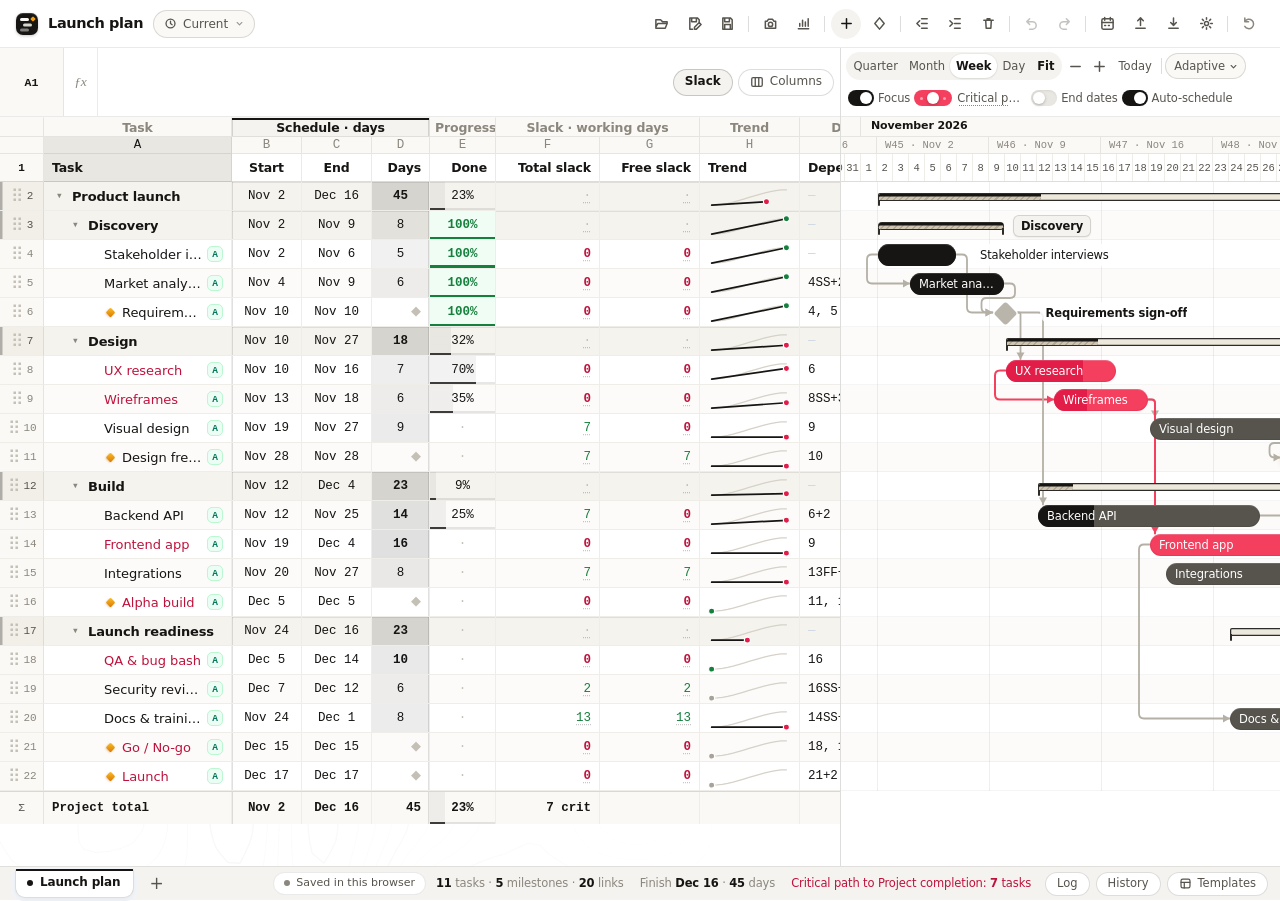
==== commit 610c6ed5: "Refine Gantt controls: remove today line, auto-fit, 3-way critical focus, end dates" ====
--- a/src/project_management_tool/web/index.html
+++ b/src/project_management_tool/web/index.html
@@ -75,7 +75,8 @@
         <button id="reviewlinks" hidden>Review relationships</button>
         <span class="grow"></span>
         <label class="switch" title="Highlight the selected task's parents, children, predecessors and successors"><input type="checkbox" id="optFocus"><i></i>Focus</label>
-        <span class="critical-controls"><label class="switch crit" title="Show critical-path highlights"><input type="checkbox" id="optCrit" aria-label="Show critical path"><i></i></label><button id="critical-target" aria-haspopup="dialog">Critical path</button></span>
+        <span class="critical-controls"><span class="tri-switch" id="critmode" role="radiogroup" aria-label="Critical path mode" data-mode="show"><button type="button" role="radio" data-crit="off" aria-checked="false" aria-label="Critical path off" title="Critical path: Off"></button><button type="button" role="radio" data-crit="show" aria-checked="true" aria-label="Show critical path" title="Critical path: Show highlights"></button><button type="button" role="radio" data-crit="only" aria-checked="false" aria-label="Critical path only focus mode" title="Critical path: Only critical items (focus mode)"></button><span class="tri-thumb" aria-hidden="true"></span></span><button id="critical-target" aria-haspopup="dialog">Critical path</button></span>
+        <label class="switch" title="Show each activity's end date (day and month)"><input type="checkbox" id="optEnd" aria-label="Show activity dates"><i></i>End dates</label>
         <label class="switch"><input type="checkbox" id="optAuto"><i></i>Auto-schedule</label>
       </div>
       <div class="ghead" id="ghd"><div class="ghead-in" id="ghdin"></div></div>
@@ -83,7 +84,6 @@
       <div class="gbody" id="gb">
         <div class="canvas" id="canvas">
           <svg class="bg" id="bg"></svg>
-          <div class="todayline" id="todayline"></div>
           <svg class="links" id="links"></svg>
           <div class="bars" id="bars"></div>
           <svg class="linkdrag" id="linkdrag"></svg>
--- a/src/project_management_tool/web/styles.css
+++ b/src/project_management_tool/web/styles.css
@@ -40,7 +40,7 @@
 .pane{display:flex;flex-direction:column;min-width:0;min-height:0}
 .pane.left{width:min(var(--gridw), max(320px, calc(100% - 321px)));flex:none}
 .pane.right{flex:1;position:relative}
-.strip .switch{white-space:nowrap;flex:none;height:28px;margin-left:4px}
+.strip .switch{white-space:nowrap;flex:none;height:28px;margin-left:2px}
 .split{width:7px;margin:0 -3px;cursor:col-resize;z-index:30;position:relative;flex:none}
 .split::after{content:"";position:absolute;left:3px;top:0;bottom:0;width:1px;background:var(--line);transition:background .15s,width .15s}
 .split:hover::after,.split.on::after{background:var(--blue);width:2px;left:2.5px}
@@ -155,14 +155,13 @@
 .gbody{flex:1;min-height:0;overflow:auto;position:relative;cursor:grab}
 .gbody.panning{cursor:grabbing}
 .canvas{position:relative;min-width:100%}
-.canvas>svg,.todayline{position:absolute;left:0;top:0}
+.canvas>svg{position:absolute;left:0;top:0}
 svg.bg{pointer-events:none;shape-rendering:crispEdges;
   background:linear-gradient(to bottom,transparent calc(var(--row) - 1px),rgba(15,23,42,.045) calc(var(--row) - 1px)) 0 0/100% var(--row),
              repeating-linear-gradient(to bottom,#fff 0 var(--row),var(--alt) var(--row) calc(var(--row)*2))}
 svg.bg *{stroke:none}
 svg.links{z-index:2}
 svg.linkdrag{pointer-events:none;z-index:6;overflow:visible}
-.todayline{width:0;border-left:1px solid var(--blue);z-index:1;pointer-events:none;opacity:.18}
 .rowsel{position:absolute;left:0;right:0;height:var(--row);background:rgba(43,89,230,.06);pointer-events:none}
 
 /* links */
--- a/src/project_management_tool/web/motion.css
+++ b/src/project_management_tool/web/motion.css
@@ -148,33 +148,33 @@
 .strip{
   background:var(--mb-paper);
   border-bottom:1px solid var(--mb-line);
-  padding:4px 7px;
-  gap:4px 3px;
+  padding:4px 5px;
+  gap:4px 2px;
   min-height:36px;
 }
-.strip .sep{margin:0 2px}
+.strip .sep{margin:0 1px}
 .seg{background:var(--mb-tile);border-radius:9999px;padding:2px;gap:0}
-.seg button{border-radius:9999px;height:24px;padding:0 6px;font-size:11.5px;color:var(--mb-ink-2)}
+.seg button{border-radius:9999px;height:24px;padding:0 4.5px;font-size:11.5px;color:var(--mb-ink-2)}
 .seg button:hover{background:rgba(22,21,19,.04);color:var(--mb-ink)}
 .seg button.on{background:var(--mb-paper);color:var(--mb-ink);font-weight:600;box-shadow:var(--mb-shadow-xs)}
 .seg button.fit{margin-left:1px;color:var(--mb-ink);font-weight:600}
-.strip button.icon{width:24px;height:26px}
-.strip [data-act=today]{height:26px;padding:0 7px;font-size:11.5px}
+.strip button.icon{width:22px;height:26px}
+.strip [data-act=today]{height:26px;padding:0 5.5px;font-size:11.5px}
 .strip #density{
   appearance:none;
   border-radius:9999px;border:1px solid var(--mb-line-2);
-  background:var(--mb-canvas) url("data:image/svg+xml,%3Csvg xmlns='http://www.w3.org/2000/svg' viewBox='0 0 16 16'%3E%3Cpath d='M4.5 6.5L8 10l3.5-3.5' fill='none' stroke='%2357544d' stroke-width='1.6' stroke-linecap='round' stroke-linejoin='round'/%3E%3C/svg%3E") no-repeat right 7px center/12px;
+  background:var(--mb-canvas) url("data:image/svg+xml,%3Csvg xmlns='http://www.w3.org/2000/svg' viewBox='0 0 16 16'%3E%3Cpath d='M4.5 6.5L8 10l3.5-3.5' fill='none' stroke='%2357544d' stroke-width='1.6' stroke-linecap='round' stroke-linejoin='round'/%3E%3C/svg%3E") no-repeat right 6px center/11px;
   color:var(--mb-ink-2);
-  padding:0 21px 0 9px;height:26px;width:82px;font-size:11.5px;font-weight:500;
+  padding:0 18px 0 8px;height:26px;width:81px;font-size:11.5px;font-weight:500;
   transition:background-color .15s var(--mb-ease),border-color .15s var(--mb-ease),color .15s var(--mb-ease);
 }
 .strip #density:hover{background-color:var(--mb-tile);color:var(--mb-ink);border-color:rgba(22,21,19,.2)}
 .strip #density:focus-visible{outline:2px solid var(--mb-ink);outline-offset:2px}
 
 /* Full "Critical path" / "Longest path" fits cleanly while long milestone targets cap neatly so Auto-schedule stays on row 1 */
-.critical-controls{width:auto;gap:4px;margin-left:4px}
+.critical-controls{width:auto;gap:3px;margin-left:2px}
 .strip #critical-target{
-  width:auto;max-width:82px;flex:0 1 auto;
+  width:auto;max-width:72px;flex:0 1 auto;
   padding:0 1px;font-size:11.5px;font-weight:500;color:var(--mb-ink-2);
   text-decoration-color:var(--mb-ink-3);
 }
@@ -183,12 +183,12 @@
 .strip #critical-target.targeted{color:var(--crit-d);font-weight:600;text-decoration-color:var(--crit)}
 
 /* Switches: tactile obsidian pill track, crimson for critical path */
-.switch{color:var(--mb-ink-2);font-weight:500;font-size:11.5px;gap:5px;margin-left:4px}
-.switch i{background:var(--mb-tile-2);width:30px;height:18px;border-radius:9999px;transition:background-color .18s var(--mb-ease);box-shadow:inset 0 1px 2px rgba(22,21,19,.08)}
-.switch i::after{width:14px;height:14px;box-shadow:0 1px 3px rgba(22,21,19,.28);transition:transform .18s var(--mb-ease)}
+.switch{color:var(--mb-ink-2);font-weight:500;font-size:11.5px;gap:4px;margin-left:2px}
+.switch i{background:var(--mb-tile-2);width:26px;height:16px;border-radius:9999px;transition:background-color .18s var(--mb-ease);box-shadow:inset 0 1px 2px rgba(22,21,19,.08)}
+.switch i::after{width:12px;height:12px;box-shadow:0 1px 3px rgba(22,21,19,.28);transition:transform .18s var(--mb-ease)}
 .switch input:checked+i{background:var(--mb-ink);box-shadow:none}
 .switch.crit input:checked+i{background:var(--crit)}
-.switch input:checked+i::after{transform:translateX(12px)}
+.switch input:checked+i::after{transform:translateX(10px)}
 .switch input:focus-visible+i,.sw input:focus-visible+i,.colpop .ci input:focus-visible+i{outline:2px solid var(--mb-ink);outline-offset:2px}
 
 /* Splitter: architectural drafting rule with centered grip pill on hover */
@@ -235,8 +235,9 @@
 .r:nth-child(even){background:var(--alt)}
 .r:hover{background:#f5f4f0}
 .r .c{border-right-color:var(--line2);border-bottom-color:var(--line2)}
-.r.sum{background:#f7f6f2}
+.r.sum{background:#f5f3ed;box-shadow:inset 0 1px 0 rgba(22,21,19,.09)}
 .r.sum .c{background-image:none}
+.r.sum .c.rn{background:#f2efe8;color:var(--mb-ink-2);box-shadow:inset 2.5px 0 0 rgba(22,21,19,.30)}
 .r.sum .c.nm{font-weight:600;letter-spacing:-.012em;color:var(--mb-ink)}
 .r.on{background:#efeee9 !important}
 .r.on .c.rn{background:var(--mb-tile-2);color:var(--mb-ink);font-weight:600;box-shadow:inset 2px 0 0 var(--mb-ink)}
@@ -268,11 +269,11 @@
 .schedule-badge.manual{background:#fff7ed;color:#c2410c;border-color:#fed7aa}
 .schedule-badge.anchor{background:#fefce8;color:#a16207;border-color:#fde68a}
 
-/* Focus mode rails & tints */
+/* Focus mode rails & tints (spreadsheet) */
 .r.r-up{background-image:linear-gradient(rgba(22,21,19,.055),rgba(22,21,19,.055))}
 .r.r-down{background-image:linear-gradient(rgba(22,21,19,.03),rgba(22,21,19,.03))}
 .r.r-anc,.r.r-desc{background-image:linear-gradient(rgba(22,21,19,.042),rgba(22,21,19,.042))}
-.r.dim{opacity:.45}.focusing .r.dim:hover{opacity:.72}
+.r.dim{opacity:.24;transition:opacity .2s var(--mb-ease)}.focusing .r.dim:hover{opacity:.68}
 
 /* ---- Gantt chart (right pane) -------------------------------------------------------------------------------------------- */
 .ghead{border-bottom:1px solid var(--mb-line-2);background:var(--mb-paper)}
@@ -285,22 +286,28 @@
 .ghead .t3.td small{color:rgba(255,255,255,.72)}
 .ghead .tdu{color:var(--mb-ink);background:var(--mb-tile);font-weight:600}
 
-.todayline{border-left:1.5px solid var(--mb-ink);opacity:.26}
-.todayline::before{
-  content:"";position:absolute;left:-4.25px;top:0;width:7px;height:7px;
-  border-radius:50%;background:var(--mb-ink);box-shadow:0 0 0 2px #fff;
-}
 
 svg.bg{
   background:linear-gradient(to bottom,transparent calc(var(--row) - 1px),rgba(22,21,19,.042) calc(var(--row) - 1px)) 0 0/100% var(--row),
              repeating-linear-gradient(to bottom,#ffffff 0 var(--row),var(--alt) var(--row) calc(var(--row)*2));
 }
 
+/* True 3-plane spatial depth stack inside #canvas:
+ * z:0 bg | z:1 rowsel, base/dimmed links | z:2 dimmed bars | z:3 elevated focused links (overpass)
+ * z:4 slack cushion runway | z:5 normal & focused related bars | z:6 hero selected bar | z:7 delay markers | z:8-9 dragging */
+.bars{z-index:auto}
+svg.links{z-index:1;pointer-events:none}
+svg.links-hi{z-index:3;pointer-events:none;filter:drop-shadow(0 3px 4px rgba(22,21,19,.20))}
+svg.slack-overlay{z-index:4}
+.dly-layer{z-index:7}
+svg.linkdrag{z-index:9}
+
 /* Sculpted Gantt bars: crisp pill silhouette, obsidian progress fill, clean sentence-case Geist labels */
 .bar{
+  z-index:5;
   border-radius:9999px;
   box-shadow:inset 0 1px 0 rgba(255,255,255,.16),inset 0 0 0 1px rgba(22,21,19,.10);
-  transition:box-shadow .16s var(--mb-ease),filter .15s var(--mb-ease);
+  transition:transform .22s var(--mb-ease),box-shadow .22s var(--mb-ease),filter .22s var(--mb-ease),opacity .22s var(--mb-ease),background-color .22s var(--mb-ease);
 }
 html[data-density=auto] .bar{border-radius:9999px}
 .bar .fill{
@@ -314,16 +321,16 @@
 }
 html[data-density=auto] .bar .label{font-size:11.5px}
 .bar .label-text{top:0}
-.bar .label.out,.bar.summary .label,.bar.ms .label{
+.bar .label.out,.bar.ms .label{
   color:var(--mb-ink);
   background:rgba(255,255,255,.86);
   border-radius:9999px;
   padding:0 6px;
   font-weight:500;
 }
-.bar.summary .label{font-weight:600;letter-spacing:-.015em}
 .bar.ms .label{font-weight:600;color:var(--mb-ink)}
 .bar .dly-shade{border-radius:0 9999px 9999px 0}
+.bar.selected,.bar.r-self{z-index:6}
 .bar.selected:not(.summary):not(.ms){
   box-shadow:0 0 0 2px #fff,0 0 0 3.5px var(--mb-ink),inset 0 1px 0 rgba(255,255,255,.18);
 }
@@ -334,7 +341,8 @@
   box-shadow:0 4px 14px -2px rgba(22,21,19,.28),inset 0 1px 0 rgba(255,255,255,.2);
 }
 .bar.dragging{
-  box-shadow:0 10px 26px -4px rgba(22,21,19,.36),inset 0 1px 0 rgba(255,255,255,.22);
+  z-index:8 !important;
+  box-shadow:0 12px 28px -4px rgba(22,21,19,.38),inset 0 1px 0 rgba(255,255,255,.22);
 }
 .crit-on .bar.critical{
   box-shadow:inset 0 1px 0 rgba(255,255,255,.24),inset 0 0 0 1px rgba(190,18,60,.18);
@@ -343,18 +351,31 @@
   box-shadow:0 4px 14px -2px rgba(225,29,72,.38),inset 0 1px 0 rgba(255,255,255,.28);
 }
 
-/* Architectural summary bracket */
-.bar.summary{
-  height:6px;margin-top:calc((var(--bar) - 6px) / 2);
-  border-radius:3px 3px 1px 1px;
-  background:var(--sum);
-  box-shadow:none;
-}
-.bar.summary::before,.bar.summary::after{top:6px;border-top:4px solid var(--sum)}
-.bar.summary::before{border-right:4px solid transparent}
-.bar.summary::after{border-left:4px solid transparent}
-.bar.summary .fill,.crit-on .bar.summary.critical .fill{background:var(--mb-ink);border-radius:3px 0 0 1px;box-shadow:none}
-.bar.summary:hover{box-shadow:none}
+/* Bucket / Summary rows: light warm-sandstone architectural caliper beam — unmistakable from dark rounded task pills */
+.bar.summary,.crit-on .bar.summary.critical{
+  height:8px;margin-top:calc((var(--bar) - 8px) / 2);
+  border-radius:2px 2px 0 0;
+  background:#ede8dc;
+  box-shadow:inset 0 0 0 1.25px #2e2c28;
+}
+.bar.summary::before,.bar.summary::after{
+  top:6px;width:2px;height:7px;border:0;background:#2e2c28;border-radius:0 0 1px 1px;
+}
+.bar.summary::before{left:0}
+.bar.summary::after{right:0}
+.bar.summary .fill,.crit-on .bar.summary.critical .fill{
+  top:1px;bottom:1px;left:1px;max-width:calc(100% - 2px);
+  background:repeating-linear-gradient(135deg,rgba(22,21,19,.16) 0 1.5px,transparent 1.5px 4.5px),#cfc5b0;
+  border-radius:1px 0 0 0;
+  box-shadow:inset 0 2.5px 0 #161513;
+}
+.bar.summary .label{
+  left:calc(100% + 9px);top:calc((8px - var(--bar)) / 2);
+  color:var(--mb-ink);font-weight:600;font-size:11px;letter-spacing:-.015em;
+  background:#f4f3ef;border:1px solid rgba(22,21,19,.15);border-radius:6px;
+  padding:0 7px;box-shadow:0 1px 2px rgba(22,21,19,.06);
+}
+.bar.summary:hover{box-shadow:inset 0 0 0 1.5px #161513,0 2px 6px rgba(22,21,19,.12)}
 
 /* Faceted milestone diamonds */
 .bar.ms{box-shadow:none}
@@ -362,7 +383,7 @@
   background:linear-gradient(135deg,#fbbf24 0%,#d97706 100%);
   border-radius:3px;
   box-shadow:0 0 0 1.5px #fff,0 2px 6px rgba(180,83,9,.28);
-  transition:transform .15s var(--mb-ease),box-shadow .15s var(--mb-ease);
+  transition:transform .2s var(--mb-ease),box-shadow .2s var(--mb-ease),opacity .2s var(--mb-ease);
 }
 .bar.ms:hover::before{transform:scale(1.1);box-shadow:0 0 0 2px #fff,0 4px 12px rgba(180,83,9,.42)}
 .bar.ms.selected::before{box-shadow:0 0 0 2px #fff,0 0 0 3.5px var(--mb-ink)}
@@ -373,14 +394,75 @@
 .bar .dot:hover,.bar .dot.target{background:var(--mb-ink);border-color:var(--mb-ink)}
 .bar .prog{border-bottom-color:var(--mb-ink)}
 
-/* Dependency links & focus legend */
+/* Dependency links: warm stone base, overpass white halo + obsidian/crimson focus */
+.lk .halo{fill:none;stroke:rgba(255,255,255,.92);stroke-width:5.5;stroke-linecap:round;stroke-linejoin:round;pointer-events:none}
 .lk .vis{stroke:#b5b0a5;stroke-width:1.8}.lk .ah{fill:#b5b0a5}
 .lk:hover .vis{stroke:var(--mb-ink);stroke-width:2.3}.lk:hover .ah{fill:var(--mb-ink)}
 .crit-on .lk.crit .vis{stroke:var(--crit);stroke-width:2}.crit-on .lk.crit .ah{fill:var(--crit)}
 .lk.viol .vis{stroke:#d97706}.lk.viol .ah{fill:#d97706}
 .lk.sel .vis{stroke:var(--mb-ink);stroke-width:2.6}.lk.sel .ah{fill:var(--mb-ink)}
-.lk.r-up .vis{stroke:var(--up);stroke-width:2.1}.lk.r-up .ah{fill:var(--up)}
-.lk.r-down .vis{stroke:var(--down);stroke-width:2.1}.lk.r-down .ah{fill:var(--down)}
+.lk.r-up .vis{stroke:var(--mb-ink);stroke-width:2.2}.lk.r-up .ah{fill:var(--mb-ink)}
+.lk.r-down .vis{stroke:#57544d;stroke-width:2.2}.lk.r-down .ah{fill:#57544d}
+.crit-on .lk.crit.r-up .vis,.crit-on .lk.crit.r-down .vis{stroke:var(--crit)}.crit-on .lk.crit.r-up .ah,.crit-on .lk.crit.r-down .ah{fill:var(--crit)}
+
+/* ---- Focus mode: 3-plane spatial relief (receded blueprint vs lifted chain vs floating hero) ---- */
+.focusing .rowsel{
+  background:linear-gradient(to bottom,rgba(22,21,19,.04),rgba(22,21,19,.072),rgba(22,21,19,.04));
+  box-shadow:inset 0 1px 0 rgba(22,21,19,.07),inset 0 -1px 0 rgba(22,21,19,.07);
+}
+/* Plane 0: heavily receded ghosted blueprint layer (dimmed items + non-selected bucket/summary indicators) */
+.focusing .bar.dim,.focusing .bar.summary:not(.r-self){z-index:2;filter:grayscale(1)}
+.focusing .bar.dim:not(.summary):not(.ms){
+  background:rgba(22,21,19,.065) !important;
+  box-shadow:inset 0 0 0 1px rgba(22,21,19,.08) !important;
+}
+.focusing .bar.dim .fill{opacity:.10;box-shadow:none}
+.focusing .bar.dim .label,.focusing .bar.summary:not(.r-self) .label{color:rgba(22,21,19,.28);background:transparent;border-color:transparent;box-shadow:none}
+.focusing .bar.summary:not(.r-self),.focusing.crit-on .bar.summary.critical:not(.r-self){
+  background:rgba(22,21,19,.045);box-shadow:inset 0 0 0 1px rgba(22,21,19,.10);transform:none;filter:grayscale(1);
+}
+.focusing .bar.summary:not(.r-self)::before,.focusing .bar.summary:not(.r-self)::after{background:rgba(22,21,19,.13)}
+.focusing .bar.summary:not(.r-self) .fill{opacity:.12;box-shadow:none}
+.focusing .bar.ms.dim::before{opacity:.15;box-shadow:none}
+.focusing .bar.dim:hover,.focusing .bar.summary:not(.r-self):hover{filter:grayscale(.35)}
+.focusing .bar.dim:hover:not(.summary):not(.ms){background:rgba(22,21,19,.16) !important}
+.focusing .bar.dim:hover .label,.focusing .bar.summary:not(.r-self):hover .label{color:var(--mb-ink-2)}
+.focusing .lk.dim{opacity:.07}
+.focusing .lk.dim .vis{stroke:#8b877d !important}.focusing .lk.dim .ah{fill:#8b877d !important}
+
+/* Plane 1: lifted related chain with directional drop shadows */
+.focusing .bar:not(.dim):not(.summary):not(.ms){
+  transform:translateY(-.75px);
+  box-shadow:0 3px 8px -2px rgba(22,21,19,.24),0 8px 18px -6px rgba(22,21,19,.16),inset 0 1px 0 rgba(255,255,255,.22);
+}
+.focusing.crit-on .bar.critical:not(.dim):not(.summary):not(.ms){
+  box-shadow:0 3px 10px -2px rgba(225,29,72,.30),0 8px 20px -6px rgba(225,29,72,.20),inset 0 1px 0 rgba(255,255,255,.28);
+}
+.focusing .bar.ms:not(.dim)::before{
+  transform:scale(1.06);
+  box-shadow:0 0 0 2px #fff,0 4px 10px -1px rgba(22,21,19,.28);
+}
+.focusing .bar.ms.done:not(.dim)::before{
+  background:#6f6b62;
+  box-shadow:0 0 0 2px #fff,0 4px 10px -1px rgba(22,21,19,.26);
+}
+
+/* Plane 2: floating focal hero bar (r-self) */
+.focusing .bar.r-self:not(.summary):not(.ms){
+  transform:translateY(-1.25px);
+  box-shadow:0 0 0 2px #fff,0 0 0 3.5px var(--mb-ink),0 8px 20px -4px rgba(22,21,19,.34),0 18px 34px -10px rgba(22,21,19,.22),inset 0 1px 0 rgba(255,255,255,.26);
+}
+.focusing.crit-on .bar.critical.r-self:not(.summary):not(.ms){
+  box-shadow:0 0 0 2px #fff,0 0 0 3.5px var(--crit-d),0 8px 20px -4px rgba(225,29,72,.38),0 18px 34px -10px rgba(225,29,72,.24),inset 0 1px 0 rgba(255,255,255,.32);
+}
+.focusing .bar.ms.r-self::before{
+  transform:scale(1.14);
+  box-shadow:0 0 0 2px #fff,0 0 0 3.5px var(--mb-ink),0 8px 18px -2px rgba(22,21,19,.34);
+}
+.focusing .bar.summary.r-self{
+  transform:translateY(-1.25px);
+  filter:drop-shadow(0 5px 9px rgba(22,21,19,.22));
+}
 
 .focusleg{
   background:rgba(255,255,255,.94);
@@ -395,11 +477,13 @@
 .focusleg em{color:var(--mb-ink);font-family:var(--mono);font-size:11px}
 .focusleg i{width:10px;height:6px;border-radius:9999px}
 
-/* Slack overlay */
-.slack-overlay .slack-free{fill:rgba(22,21,19,.45)}
-.slack-overlay .slack-total{stroke:rgba(22,21,19,.45)}
-.slack-overlay .slack-cap{stroke:rgba(22,21,19,.55)}
-.slack-overlay text{font:600 10.5px var(--mono);fill:var(--mb-ink)}
+/* Slack overlay: original solid-free / dashed-total tail geometry in crisp emerald green */
+.slack-overlay .slack-free{fill:rgba(21,128,61,.55)}
+.slack-overlay .slack-total{stroke:rgba(21,128,61,.55)}
+.slack-overlay .slack-cap{stroke:rgba(21,128,61,.72)}
+.slack-overlay text{font:600 10.5px var(--mono);fill:#15803d}
+.slack-key .free-key::before{background:rgba(21,128,61,.55)}
+.slack-key .total-key::before{background:repeating-linear-gradient(90deg,rgba(21,128,61,.6) 0 4px,transparent 4px 7px)}
 
 /* ---- bottom sheetbar dock ------------------------------------------------------------------------------------------------ */
 .sheetbar{
@@ -855,5 +939,63 @@
 
 @media(prefers-reduced-motion:reduce){
   .modal-back{animation:none}
-  .tools button,.strip button,.seg button,.colbtn,.tplbtn,.verbtn,.tab,.switch i,.switch i::after,.chip2,.tcard,.modal button,.ctxmenu button,.task-menu button,.fld input,.fld select,.fld textarea,.bar,.bar.ms::before,.tog,.an-nav button{transition:none}
-}
+  .tools button,.strip button,.seg button,.colbtn,.tplbtn,.verbtn,.tab,.switch i,.switch i::after,.chip2,.tcard,.modal button,.ctxmenu button,.task-menu button,.fld input,.fld select,.fld textarea,.bar,.bar.ms::before,.tog,.an-nav button,.r.dim{transition:none}
+}
+
+/* ---- critical-path three-way sliding toggle and activity end dates ---- */
+.tri-switch{
+  position:relative;display:inline-grid;grid-template-columns:repeat(3,1fr);align-items:center;
+  width:38px;height:16px;padding:0 2px;border-radius:9999px;flex:none;
+  background:var(--mb-tile-2);box-shadow:inset 0 1px 2px rgba(22,21,19,.08);
+  transition:background-color .18s var(--mb-ease),box-shadow .18s var(--mb-ease);
+}
+.tri-switch[data-mode=show]{background:var(--crit);box-shadow:none}
+.tri-switch[data-mode=only]{background:var(--crit-d);box-shadow:0 0 0 1.5px rgba(225,29,72,.26)}
+.strip .tri-switch button{
+  position:relative;z-index:2;width:100%;height:16px;min-width:0;padding:0;margin:0;
+  border:0;border-radius:9999px;background:transparent;display:grid;place-items:center;cursor:pointer;
+}
+.strip .tri-switch button:hover,.strip .tri-switch button:active{background:transparent;transform:none}
+.strip .tri-switch button::before{
+  content:"";width:3px;height:3px;border-radius:50%;
+  background:rgba(22,21,19,.24);transition:background-color .15s var(--mb-ease),opacity .15s var(--mb-ease);
+}
+.tri-switch[data-mode=show] button::before,.tri-switch[data-mode=only] button::before{background:rgba(255,255,255,.5)}
+.strip .tri-switch button.on::before{opacity:0}
+.strip .tri-switch button:focus-visible{outline:2px solid var(--mb-ink);outline-offset:2px}
+.tri-thumb{
+  position:absolute;z-index:1;left:2px;top:2px;width:12px;height:12px;border-radius:50%;
+  background:#fff;pointer-events:none;
+  box-shadow:0 1px 3px rgba(22,21,19,.28);
+  transition:transform .18s var(--mb-ease);
+}
+.tri-switch[data-mode=show] .tri-thumb{transform:translateX(11px)}
+.tri-switch[data-mode=only] .tri-thumb{transform:translateX(22px)}
+.tri-switch[data-mode=only] .tri-thumb::after{
+  content:"";position:absolute;left:4px;top:4px;width:4px;height:4px;border-radius:50%;background:var(--crit-d);
+}
+.crit-only .strip #critical-target{color:var(--crit-d);font-weight:600;text-decoration-color:var(--crit)}
+.focusleg .crit-k i{background:var(--crit)}
+
+/* Activity end date badge: 2 stacked rows (dd / mmm) */
+.edate{
+  display:none;flex:none;flex-direction:column;justify-content:center;align-items:center;
+  font:600 8px/8px var(--mono);letter-spacing:0;text-align:center;pointer-events:none;
+}
+.edate b{font-weight:700;display:block}
+.edate i{font-style:normal;font-weight:500;opacity:.88;display:block;font-size:7.5px;line-height:7.5px}
+html[data-density=auto] .edate{font-size:9px;line-height:9.5px}
+html[data-density=auto] .edate i{font-size:8.5px;line-height:9px}
+.show-ed .edate{display:flex}
+.bar>.edate{position:absolute;z-index:1;right:8px;top:0;height:var(--bar);color:rgba(255,255,255,.95)}
+.bar .label>.edate{
+  position:static;margin-left:6px;padding-left:6px;height:calc(var(--bar) - 2px);
+  border-left:1px solid rgba(22,21,19,.14);color:var(--mb-ink-2);
+}
+.focusing .bar.dim>.edate{color:rgba(22,21,19,.30)}
+.focusing .bar.dim .label>.edate,.focusing .bar.summary:not(.r-self) .label>.edate{border-left-color:rgba(22,21,19,.08);color:rgba(22,21,19,.28)}
+/* Collapsed summary containing critical work stays legible in critical-only focus mode */
+.focusing.crit-only .bar.summary.collapsed-crit{background:#ede8dc;box-shadow:inset 0 0 0 1.25px var(--crit-d);filter:none;z-index:5}
+.focusing.crit-only .bar.summary.collapsed-crit::before,.focusing.crit-only .bar.summary.collapsed-crit::after{background:var(--crit-d)}
+.focusing.crit-only .bar.summary.collapsed-crit .fill{opacity:1}
+.focusing.crit-only .bar.summary.collapsed-crit .label{color:var(--mb-ink);background:#f4f3ef;border-color:rgba(225,29,72,.35);box-shadow:0 1px 2px rgba(22,21,19,.06)}
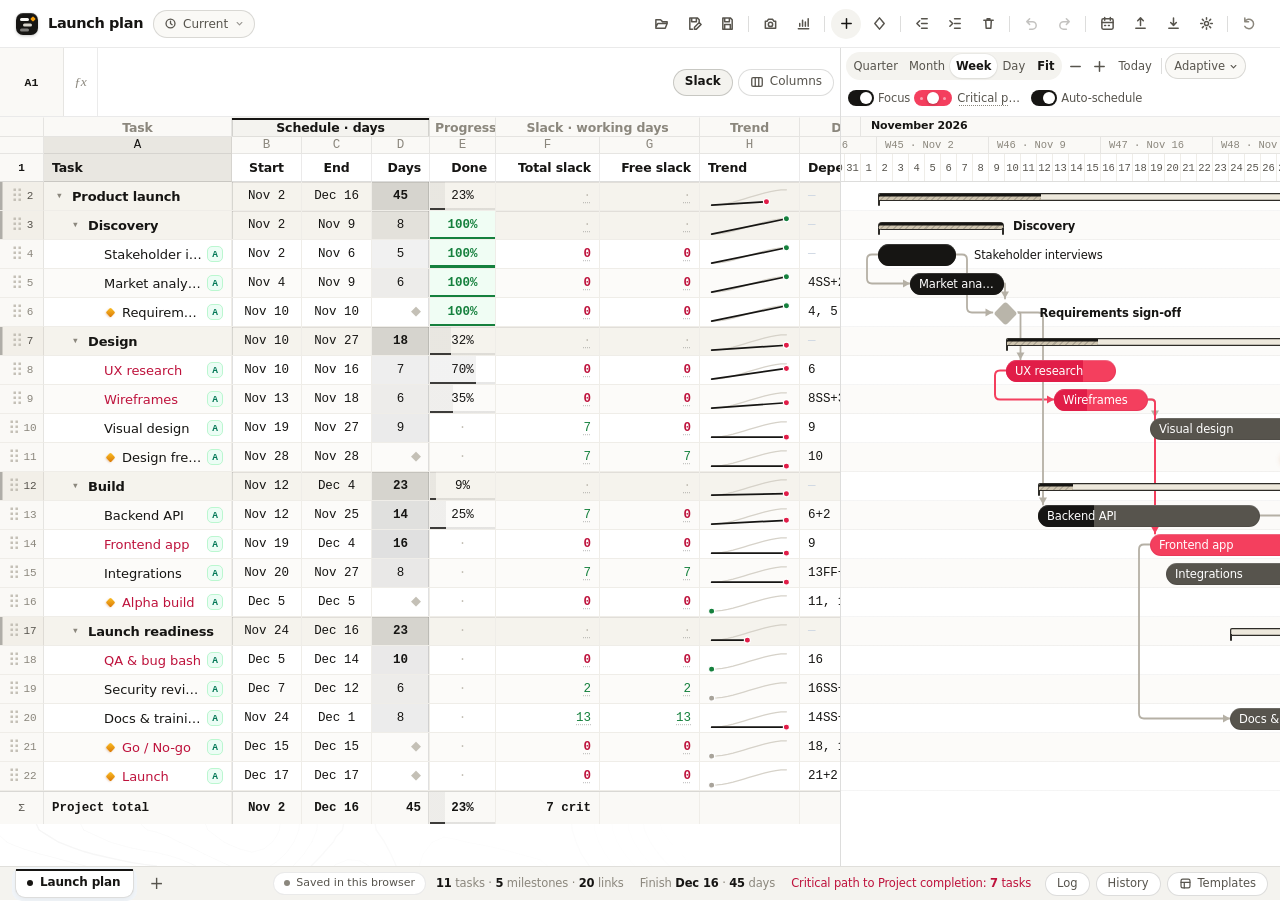
==== commit a23434cc: "Add editable double-click Gantt item details dialog and refine hover end dates" ====
--- a/src/project_management_tool/web/index.html
+++ b/src/project_management_tool/web/index.html
@@ -76,7 +76,6 @@
         <span class="grow"></span>
         <label class="switch" title="Highlight the selected task's parents, children, predecessors and successors"><input type="checkbox" id="optFocus"><i></i>Focus</label>
         <span class="critical-controls"><span class="tri-switch" id="critmode" role="radiogroup" aria-label="Critical path mode" data-mode="show"><button type="button" role="radio" data-crit="off" aria-checked="false" aria-label="Critical path off" title="Critical path: Off"></button><button type="button" role="radio" data-crit="show" aria-checked="true" aria-label="Show critical path" title="Critical path: Show highlights"></button><button type="button" role="radio" data-crit="only" aria-checked="false" aria-label="Critical path only focus mode" title="Critical path: Only critical items (focus mode)"></button><span class="tri-thumb" aria-hidden="true"></span></span><button id="critical-target" aria-haspopup="dialog">Critical path</button></span>
-        <label class="switch" title="Show each activity's end date (day and month)"><input type="checkbox" id="optEnd" aria-label="Show activity dates"><i></i>End dates</label>
         <label class="switch"><input type="checkbox" id="optAuto"><i></i>Auto-schedule</label>
       </div>
       <div class="ghead" id="ghd"><div class="ghead-in" id="ghdin"></div></div>
@@ -98,7 +97,7 @@
     <span class="grow"></span>
     <button id="save-status" class="save-status" aria-live="polite" disabled>Loading saved projects…</button>
     <span id="stat" class="stat"></span>
-    <span class="hint">Drag bar · drag edges to resize · drag <i class="dotdemo"></i> onto another bar to link · ⌘/Ctrl+wheel zoom · drag background to pan</span>
+    <span class="hint">Double-click bar for details · drag bar · drag edges to resize · drag <i class="dotdemo"></i> onto another bar to link · ⌘/Ctrl+wheel zoom · drag background to pan</span>
     <button class="tplbtn" id="logbtn" title="View and download the diagnostic log" aria-haspopup="dialog">Log</button>
     <button class="tplbtn" id="historybtn" title="View saved app versions" disabled>History</button>
     <button class="tplbtn" id="tplbtn" title="New sheet from a template / save this sheet as one"><svg viewBox="0 0 16 16"><rect x="2.5" y="2.5" width="11" height="11" rx="2"/><path d="M2.5 6.5h11M6.5 6.5v7"/></svg>Templates</button>
--- a/src/project_management_tool/web/styles.css
+++ b/src/project_management_tool/web/styles.css
@@ -181,7 +181,7 @@
 .bar .label{position:absolute;left:7px;right:7px;top:0;height:var(--bar);display:flex;align-items:center;line-height:1;white-space:nowrap;overflow:hidden;pointer-events:none;font-weight:500;font-variant-caps:all-small-caps}
 .bar .label-text{min-width:0;overflow:hidden;text-overflow:ellipsis;position:relative;top:-1px}
 .bar .label.out{left:calc(100% + 18px);right:auto;width:max-content;color:#334155;text-shadow:none}
-.bar .label.out,.bar.summary .label,.bar.ms .label{background:var(--bg);border-radius:3px;padding:0 3px}
+.bar .label.out,.bar.summary .label,.bar.ms .label{background:transparent;border-radius:0;padding:0}
 .bar:hover{box-shadow:0 3px 10px rgba(30,58,160,.3),inset 0 1px 0 rgba(255,255,255,.22)}
 .bar.dragging{box-shadow:0 8px 20px rgba(30,58,160,.38);cursor:grabbing;z-index:5}
 .crit-on .bar.critical{background:var(--crit)}.crit-on .bar.critical .fill{background:var(--crit-d)}
--- a/src/project_management_tool/web/motion.css
+++ b/src/project_management_tool/web/motion.css
@@ -18,7 +18,7 @@
   --mb-canvas:#faf9f6;
   --mb-tile:#f4f3ef;
   --mb-tile-2:#e9e7e1;
-  --mb-hover:rgba(22,21,19,.055);
+  --mb-hover:rgba(22,21,19,.125);
   --mb-ink:#161513;
   --mb-ink-2:#57544d;
   --mb-ink-3:#8b877d;
@@ -102,8 +102,8 @@
   transition:background-color .15s var(--mb-ease),color .15s var(--mb-ease),transform .12s var(--mb-ease),box-shadow .15s var(--mb-ease);
 }
 .tools button{height:30px;padding:0 10px;font-size:12.5px}
-.tools button:hover,.strip button:hover{background:var(--mb-tile);color:var(--mb-ink)}
-.tools button:active,.strip button:active{background:var(--mb-tile-2);transform:scale(.97)}
+.tools button:hover,.strip button:hover{background:var(--mb-tile-2);color:var(--mb-ink)}
+.tools button:active,.strip button:active{background:#dddad2;transform:scale(.97)}
 .tools button:focus-visible,.strip button:focus-visible,.colbtn:focus-visible,.tplbtn:focus-visible,.addsheet:focus-visible,.save-status:focus-visible{outline:2px solid var(--mb-ink);outline-offset:2px}
 .tools button[data-act=add]{background:var(--mb-tile);color:var(--mb-ink)}
 .tools button[data-act=add]:hover{background:var(--mb-ink);color:#fff}
@@ -155,7 +155,7 @@
 .strip .sep{margin:0 1px}
 .seg{background:var(--mb-tile);border-radius:9999px;padding:2px;gap:0}
 .seg button{border-radius:9999px;height:24px;padding:0 4.5px;font-size:11.5px;color:var(--mb-ink-2)}
-.seg button:hover{background:rgba(22,21,19,.04);color:var(--mb-ink)}
+.seg button:hover{background:rgba(22,21,19,.09);color:var(--mb-ink)}
 .seg button.on{background:var(--mb-paper);color:var(--mb-ink);font-weight:600;box-shadow:var(--mb-shadow-xs)}
 .seg button.fit{margin-left:1px;color:var(--mb-ink);font-weight:600}
 .strip button.icon{width:22px;height:26px}
@@ -233,13 +233,13 @@
 /* Rows & cells */
 .r{background:var(--mb-paper)}
 .r:nth-child(even){background:var(--alt)}
-.r:hover{background:#f5f4f0}
+.r:hover{background:#eeede7}
 .r .c{border-right-color:var(--line2);border-bottom-color:var(--line2)}
 .r.sum{background:#f5f3ed;box-shadow:inset 0 1px 0 rgba(22,21,19,.09)}
 .r.sum .c{background-image:none}
 .r.sum .c.rn{background:#f2efe8;color:var(--mb-ink-2);box-shadow:inset 2.5px 0 0 rgba(22,21,19,.30)}
 .r.sum .c.nm{font-weight:600;letter-spacing:-.012em;color:var(--mb-ink)}
-.r.on{background:#efeee9 !important}
+.r.on{background:#e7e5de !important}
 .r.on .c.rn{background:var(--mb-tile-2);color:var(--mb-ink);font-weight:600;box-shadow:inset 2px 0 0 var(--mb-ink)}
 .r .c.sel{outline:2px solid var(--mb-ink);outline-offset:-2px;background-image:linear-gradient(rgba(22,21,19,.04),rgba(22,21,19,.04))}
 .gx:focus-visible{outline:2px solid var(--mb-ink);outline-offset:-2px}
@@ -323,9 +323,11 @@
 .bar .label-text{top:0}
 .bar .label.out,.bar.ms .label{
   color:var(--mb-ink);
-  background:rgba(255,255,255,.86);
-  border-radius:9999px;
-  padding:0 6px;
+  background:transparent;
+  border:0;
+  border-radius:0;
+  padding:0;
+  box-shadow:none;
   font-weight:500;
 }
 .bar.ms .label{font-weight:600;color:var(--mb-ink)}
@@ -372,8 +374,8 @@
 .bar.summary .label{
   left:calc(100% + 9px);top:calc((8px - var(--bar)) / 2);
   color:var(--mb-ink);font-weight:600;font-size:11px;letter-spacing:-.015em;
-  background:#f4f3ef;border:1px solid rgba(22,21,19,.15);border-radius:6px;
-  padding:0 7px;box-shadow:0 1px 2px rgba(22,21,19,.06);
+  background:transparent;border:0;border-radius:0;
+  padding:0;box-shadow:none;
 }
 .bar.summary:hover{box-shadow:inset 0 0 0 1.5px #161513,0 2px 6px rgba(22,21,19,.12)}
 
@@ -712,6 +714,7 @@
 .task-menu button:disabled{background:transparent;color:var(--mb-ink-3)}
 .task-menu-title,.expmenu .ttl,.tplpop .ttl,.colpop .ttl,.tplpop .note,.vermenu .vempty,.ppnote{color:var(--mb-ink-3);font-weight:500}
 .task-menu kbd{font-family:var(--mono);color:var(--mb-ink-3);background:var(--mb-tile);padding:1px 6px;border-radius:5px;font-size:10px}
+.task-menu button:hover kbd,.task-menu button:focus-visible kbd{background:rgba(255,255,255,.65);color:var(--mb-ink-2)}
 .expmenu .ttl{letter-spacing:.06em}
 .expmenu button{padding:8px 11px}
 .expmenu button b{font-weight:600;letter-spacing:-.005em}.expmenu button span{color:var(--mb-ink-2)}
@@ -939,7 +942,7 @@
 
 @media(prefers-reduced-motion:reduce){
   .modal-back{animation:none}
-  .tools button,.strip button,.seg button,.colbtn,.tplbtn,.verbtn,.tab,.switch i,.switch i::after,.chip2,.tcard,.modal button,.ctxmenu button,.task-menu button,.fld input,.fld select,.fld textarea,.bar,.bar.ms::before,.tog,.an-nav button,.r.dim{transition:none}
+  .tools button,.strip button,.seg button,.colbtn,.tplbtn,.verbtn,.tab,.switch i,.switch i::after,.chip2,.tcard,.modal button,.ctxmenu button,.task-menu button,.fld input,.fld select,.fld textarea,.bar,.bar.ms::before,.tog,.an-nav button,.r.dim,.edate{transition:none}
 }
 
 /* ---- critical-path three-way sliding toggle and activity end dates ---- */
@@ -977,25 +980,205 @@
 .crit-only .strip #critical-target{color:var(--crit-d);font-weight:600;text-decoration-color:var(--crit)}
 .focusleg .crit-k i{background:var(--crit)}
 
-/* Activity end date badge: 2 stacked rows (dd / mmm) */
+/* Activity end date badge: single row (dd mmm), vertically centered within the shape, shown on bar hover */
 .edate{
-  display:none;flex:none;flex-direction:column;justify-content:center;align-items:center;
-  font:600 8px/8px var(--mono);letter-spacing:0;text-align:center;pointer-events:none;
-}
-.edate b{font-weight:700;display:block}
-.edate i{font-style:normal;font-weight:500;opacity:.88;display:block;font-size:7.5px;line-height:7.5px}
-html[data-density=auto] .edate{font-size:9px;line-height:9.5px}
-html[data-density=auto] .edate i{font-size:8.5px;line-height:9px}
-.show-ed .edate{display:flex}
-.bar>.edate{position:absolute;z-index:1;right:8px;top:0;height:var(--bar);color:rgba(255,255,255,.95)}
+  display:inline-flex;flex:none;flex-direction:row;justify-content:center;align-items:center;gap:3px;
+  font:600 9.5px/1 var(--mono);letter-spacing:0;white-space:nowrap;pointer-events:none;
+  opacity:0;visibility:hidden;
+  transition:opacity .14s var(--mb-ease),visibility 0s linear .14s;
+}
+.edate b{font-weight:700;font-size:inherit;line-height:1;display:inline}
+.edate i{font-style:normal;font-weight:500;font-size:inherit;line-height:1;opacity:.88;display:inline}
+html[data-density=auto] .edate{font-size:10px}
+.bar:hover .edate{
+  opacity:1;visibility:visible;
+  transition:opacity .14s var(--mb-ease),visibility 0s;
+}
+.bar>.edate{
+  position:absolute;z-index:1;right:10px;top:0;height:var(--bar);
+  color:rgba(255,255,255,.95);
+}
+.bar:not(.summary):not(.ms):hover>.label:not(.out){right:50px}
+html[data-density=auto] .bar:not(.summary):not(.ms):hover>.label:not(.out){right:54px}
 .bar .label>.edate{
-  position:static;margin-left:6px;padding-left:6px;height:calc(var(--bar) - 2px);
-  border-left:1px solid rgba(22,21,19,.14);color:var(--mb-ink-2);
-}
-.focusing .bar.dim>.edate{color:rgba(22,21,19,.30)}
-.focusing .bar.dim .label>.edate,.focusing .bar.summary:not(.r-self) .label>.edate{border-left-color:rgba(22,21,19,.08);color:rgba(22,21,19,.28)}
+  position:static;margin-left:7px;padding-left:7px;height:11px;
+  border-left:1px solid rgba(22,21,19,.18);color:var(--mb-ink-2);
+}
+.focusing .bar.dim:hover>.edate{color:var(--mb-ink-2)}
+.focusing .bar.dim .label>.edate,.focusing .bar.summary:not(.r-self) .label>.edate{border-left-color:rgba(22,21,19,.18);color:var(--mb-ink-2)}
 /* Collapsed summary containing critical work stays legible in critical-only focus mode */
 .focusing.crit-only .bar.summary.collapsed-crit{background:#ede8dc;box-shadow:inset 0 0 0 1.25px var(--crit-d);filter:none;z-index:5}
 .focusing.crit-only .bar.summary.collapsed-crit::before,.focusing.crit-only .bar.summary.collapsed-crit::after{background:var(--crit-d)}
 .focusing.crit-only .bar.summary.collapsed-crit .fill{opacity:1}
-.focusing.crit-only .bar.summary.collapsed-crit .label{color:var(--mb-ink);background:#f4f3ef;border-color:rgba(225,29,72,.35);box-shadow:0 1px 2px rgba(22,21,19,.06)}
+.focusing.crit-only .bar.summary.collapsed-crit .label{color:var(--mb-ink);background:transparent;border:0;box-shadow:none}
+
+/* ---- Gantt item details dialog (double-click inspector & editor) -------------------------------------------------------- */
+.modal-back:has(.task-dialog){place-items:center;padding:12px}
+.modal.task-dialog{width:min(940px,96vw);max-height:calc(100vh - 24px);border-radius:20px}
+.task-dialog [hidden]{display:none !important}
+.task-dialog .td-head{padding:10px 18px 8px;align-items:center;gap:12px;border-bottom:1px solid var(--mb-line)}
+.task-dialog .td-head-main{display:flex;flex-direction:column;gap:2px;min-width:0;flex:1}
+.task-dialog .td-meta-row{display:flex;align-items:center;flex-wrap:wrap;gap:4px 7px;font-size:11px;color:var(--mb-ink-3)}
+.task-dialog .td-title{font-size:16px;font-weight:600;letter-spacing:-.025em;color:var(--mb-ink);overflow-wrap:anywhere;line-height:1.2}
+.task-dialog .m-x{width:28px;height:28px;font-size:19px}
+.task-dialog .td-row-num{font:600 10.5px var(--mono);color:var(--mb-ink-2);background:var(--mb-tile);padding:1px 6px;border-radius:9999px}
+.task-dialog .td-crumbs{display:inline-flex;align-items:center;flex-wrap:wrap;gap:3px;min-width:0}
+.task-dialog .td-crumb{font-size:11px;font-weight:500;color:var(--mb-ink-2);padding:0}
+.task-dialog .td-sep{color:var(--mb-ink-3);font-size:10.5px}
+.task-dialog .td-back{min-height:20px !important;padding:0 8px !important;font-size:10.5px !important;background:var(--mb-tile) !important;color:var(--mb-ink) !important;max-width:180px;overflow:hidden;text-overflow:ellipsis;white-space:nowrap}
+.task-dialog .td-back:hover{background:var(--mb-tile-2) !important}
+.task-dialog .td-badges{display:inline-flex;align-items:center;flex-wrap:wrap;gap:4px}
+.task-dialog .td-kind,.task-dialog .td-badge{display:inline-flex;align-items:center;padding:1.5px 7px;border-radius:9999px;font-size:10.5px;font-weight:600;letter-spacing:-.005em;white-space:nowrap}
+.task-dialog .td-kind.task{background:var(--mb-tile);color:var(--mb-ink-2)}
+.task-dialog .td-kind.ms{background:#fef3c7;color:#92400e}
+.task-dialog .td-kind.sum{background:#ede8dc;color:#2e2c28}
+.task-dialog .td-badge.crit{background:#fff1f2;color:#be123c}
+.task-dialog .td-badge.warn{background:#fffbeb;color:#92400e}
+.task-dialog .td-badge.ok{background:#f0fdf4;color:#15803d}
+.task-dialog .td-badge.bad{background:#fff1f2;color:#be123c}
+.task-dialog .td-badge.neu{background:var(--mb-tile-2);color:var(--mb-ink-2)}
+
+.task-dialog .m-body{padding:9px 18px 10px;gap:8px;min-height:0}
+.task-dialog [data-td-panel]{display:flex;flex-direction:column;min-height:0}
+.task-dialog .td-children-card .td-table-wrap{max-height:175px}
+.task-dialog .td-kpis{display:grid;grid-template-columns:repeat(4,minmax(0,1fr));gap:7px}
+.task-dialog .td-kpi{display:flex;flex-direction:column;gap:1.5px;padding:6px 10px;border-radius:12px;background:var(--mb-tile);min-width:0}
+.task-dialog .td-kpi-l{font-size:10px;font-weight:500;color:var(--mb-ink-3);letter-spacing:.01em}
+.task-dialog .td-kpi-v{font:600 12.5px/1.2 var(--mono);color:var(--mb-ink);overflow:hidden;text-overflow:ellipsis;white-space:nowrap}
+.task-dialog .td-kpi-v.crit{color:#be123c}
+.task-dialog .td-kpi-v.ok{color:#15803d}
+.task-dialog .td-kpi-v.warn{color:#b45309}
+.task-dialog .td-kpi-s{font-size:10.5px;color:var(--mb-ink-2);overflow:hidden;text-overflow:ellipsis;white-space:nowrap}
+.task-dialog .td-pbar{height:2.5px;border-radius:9999px;background:rgba(22,21,19,.10);overflow:hidden;margin:1.5px 0}
+.task-dialog .td-pbar i{display:block;height:100%;background:var(--mb-ink);border-radius:9999px}
+.task-dialog .td-pbar i.done{background:#15803d}
+
+.task-dialog .td-tabs{align-self:flex-start;flex-wrap:wrap;padding:2px}
+.task-dialog .td-tabs button{position:relative;padding:4px 13px !important;font-size:12px !important}
+.task-dialog .td-tabs button.has-dot::after,.task-dialog .td-tabs button.has-alert::after{content:"";display:inline-block;width:5.5px;height:5.5px;border-radius:50%;margin-left:5px;vertical-align:1px}
+.task-dialog .td-tabs button.has-dot::after{background:var(--mb-ink)}
+.task-dialog .td-tabs button.has-alert::after{background:#e11d48}
+
+.task-dialog .td-form,.task-dialog .td-stack{display:flex;flex-direction:column;gap:8px}
+.task-dialog .td-grid{display:grid;grid-template-columns:repeat(2,minmax(0,1fr));gap:8px;align-items:stretch}
+.task-dialog .td-card{display:flex;flex-direction:column;gap:7px;padding:10px 12px;border-radius:14px;background:var(--mb-tile);min-width:0}
+.task-dialog .td-card.td-warn-card{background:#fffbeb;box-shadow:inset 0 0 0 1px #fde68a}
+.task-dialog .td-card.td-crit-card{background:#fff1f2;box-shadow:inset 0 0 0 1px #fecdd3}
+.task-dialog .td-card h4{margin:0;font-size:12px;font-weight:600;letter-spacing:-.015em;color:var(--mb-ink)}
+.task-dialog .td-card-h{display:flex;align-items:center;justify-content:space-between;gap:8px;flex-wrap:wrap}
+.task-dialog .td-card-acts{display:flex;align-items:center;gap:5px;flex-wrap:wrap}
+.modal.task-dialog .td-card-acts button:not(.lnk),.modal.task-dialog .td-inline-bar button:not(.lnk){min-height:25px !important;padding:0 10px !important;font-size:11.5px !important;background:var(--mb-paper) !important;border:1px solid var(--mb-line-2) !important}
+.modal.task-dialog .td-card-acts button:not(.lnk):hover:not(:disabled),.modal.task-dialog .td-inline-bar button:not(.lnk):hover:not(:disabled){background:var(--mb-tile-2) !important}
+.task-dialog .fld{gap:3px}
+.task-dialog .fld>span{font-size:11px}
+.task-dialog .td-card :is(input,select,textarea){background-color:var(--mb-paper);padding:5px 9px;border-radius:9px;font-size:12px}
+.task-dialog .td-card input[type=date],.task-dialog .td-card input[type=number]{font-size:11.5px;padding:5px 8px}
+.task-dialog .td-card textarea{font-family:var(--sans);font-size:12px;line-height:1.35;min-height:42px;max-height:64px;resize:none}
+.task-dialog .td-name-row{display:grid;grid-template-columns:minmax(0,1fr) auto;gap:8px;align-items:end}
+.task-dialog .td-sched-row{display:grid;grid-template-columns:minmax(0,1fr) minmax(0,1fr) 70px;gap:7px;align-items:end}
+.task-dialog .td-row2{display:grid;grid-template-columns:repeat(2,minmax(0,1fr));gap:8px}
+.task-dialog .td-cal-pill{font:500 10.5px var(--mono);color:var(--mb-ink-2);background:var(--mb-paper);padding:1.5px 7px;border-radius:9999px;border:1px solid var(--mb-line)}
+.task-dialog .td-sub-l{display:block;font-size:10.5px;font-weight:500;color:var(--mb-ink-3);margin-bottom:1px}
+.task-dialog .td-sub-inline{color:var(--mb-ink-3);font-weight:500}
+.task-dialog .td-cal-val{font-size:11.5px;color:var(--mb-ink);min-width:0;overflow:hidden;text-overflow:ellipsis;white-space:nowrap}
+.task-dialog .set-err{margin:0;font-size:11.5px}
+.task-dialog .set-err:empty{display:none}
+.task-dialog .help,.task-dialog .mut{margin:0;font-size:11.5px;line-height:1.4}
+
+/* Segmented radio groups inside cards */
+.task-dialog .td-seg{display:inline-flex;gap:2px;padding:2px;border-radius:9999px;background:rgba(22,21,19,.07);align-self:flex-start}
+.task-dialog .td-seg label{position:relative;display:inline-flex;align-items:center;cursor:pointer;margin:0}
+.task-dialog .td-seg input{position:absolute;opacity:0;width:1px;height:1px;margin:0}
+.task-dialog .td-seg span{padding:4px 10px;border-radius:9999px;font-size:11.5px;font-weight:500;color:var(--mb-ink-2);transition:background-color .14s var(--mb-ease),color .14s var(--mb-ease)}
+.task-dialog .td-seg input:checked+span{background:var(--mb-paper);color:var(--mb-ink);font-weight:600;box-shadow:var(--mb-shadow-xs)}
+.task-dialog .td-seg input:focus-visible+span{outline:2px solid var(--mb-ink);outline-offset:2px}
+.task-dialog .td-seg input:disabled+span{opacity:.55;cursor:not-allowed}
+.task-dialog .td-sched-note{font-size:11px;line-height:1.3}
+
+.task-dialog .td-inline-bar{display:flex;align-items:center;justify-content:space-between;gap:8px;flex-wrap:wrap;padding:6px 9px;border-radius:10px;background:var(--mb-paper);border:1px solid var(--mb-line)}
+.task-dialog .td-inline-bar select{min-width:136px;border:1px solid transparent;border-radius:8px;background-color:var(--mb-tile);padding:4px 26px 4px 9px;font:500 12px var(--sans);color:var(--mb-ink);appearance:none;background-image:url("data:image/svg+xml,%3Csvg xmlns='http://www.w3.org/2000/svg' viewBox='0 0 16 16'%3E%3Cpath d='M4.5 6.5L8 10l3.5-3.5' fill='none' stroke='%2357544d' stroke-width='1.6' stroke-linecap='round' stroke-linejoin='round'/%3E%3C/svg%3E");background-repeat:no-repeat;background-position:right 8px center;background-size:12px}
+
+/* Progress & Actuals */
+.task-dialog .td-prog-row{display:flex;align-items:center;gap:9px;flex-wrap:wrap}
+.task-dialog .td-prog-lbl{font-size:11px;font-weight:500;color:var(--mb-ink-2);flex:none}
+.task-dialog .td-range{flex:1;min-width:140px;padding:0 !important;height:24px;background:transparent !important;border:0 !important;box-shadow:none !important;accent-color:var(--mb-ink);cursor:pointer}
+.task-dialog .td-pct-in{display:inline-flex;align-items:center;gap:2px;padding:0 7px;height:28px;border-radius:9px;background:var(--mb-paper);border:1px solid var(--mb-line);font:500 11.5px var(--mono);color:var(--mb-ink-3)}
+.task-dialog .td-pct-in input{width:38px;border:0 !important;background:transparent !important;padding:0 !important;font:600 11.5px var(--mono);color:var(--mb-ink);text-align:right;box-shadow:none !important}
+.task-dialog .td-presets{display:flex;align-items:center;gap:4px;flex-wrap:wrap}
+.task-dialog .td-presets .chip2{padding:3.5px 8px;font-size:11px;background:var(--mb-paper)}
+.task-dialog .td-presets .chip2.on{background:var(--mb-ink);color:#fff}
+.task-dialog .td-fld-head{display:flex;align-items:center;justify-content:space-between;gap:8px}
+.task-dialog .td-fld-head>span:first-child{font-size:11px;font-weight:500;color:var(--mb-ink-2)}
+.task-dialog .td-quick{display:inline-flex;gap:7px;align-items:center}
+.task-dialog .td-quick button{font-size:10.5px;padding:0;color:var(--mb-ink-2)}
+.task-dialog .td-quick button:hover{color:var(--mb-ink)}
+.task-dialog .td-actual-cmp{display:flex;align-items:center;flex-wrap:wrap;gap:5px;font-size:11px}
+.task-dialog .td-cmp-empty{font-size:11px}
+.task-dialog .td-stat-pill{display:inline-flex;align-items:center;gap:4px;padding:2px 8px;border-radius:9999px;font-size:10.5px;background:var(--mb-paper);color:var(--mb-ink-2);border:1px solid var(--mb-line)}
+.task-dialog .td-stat-pill b{font-family:var(--mono);color:var(--mb-ink)}
+.task-dialog .td-stat-pill.ok{background:#f0fdf4;border-color:#bbf7d0;color:#15803d}.task-dialog .td-stat-pill.ok b{color:#15803d}
+.task-dialog .td-stat-pill.bad{background:#fff1f2;border-color:#fecdd3;color:#be123c}.task-dialog .td-stat-pill.bad b{color:#be123c}
+.task-dialog .td-sum-actuals{display:grid;grid-template-columns:repeat(3,minmax(0,1fr));gap:8px}
+.task-dialog .td-sum-actuals>div{padding:7px 10px;border-radius:10px;background:var(--mb-paper)}
+.task-dialog .td-sum-actuals strong{font:600 12.5px var(--mono);color:var(--mb-ink)}
+
+/* Connections: ultra-compact single-line ledger rows hugging content and scrolling cleanly when many links exist */
+.task-dialog .td-conn-card{padding:7px 11px;gap:5px}
+.task-dialog .td-conn-empty{padding:2px 0}
+.task-dialog .td-link-list{display:flex;flex-direction:column;gap:0;max-height:176px;overflow:auto;border-radius:9px;background:var(--mb-paper);border:1px solid var(--mb-line)}
+.task-dialog .td-link-row{display:flex;align-items:center;justify-content:space-between;gap:8px;flex-wrap:nowrap;padding:2px 7px;min-height:24px;border-bottom:1px solid var(--mb-line);background:transparent;border-radius:0}
+.task-dialog .td-link-row:last-child{border-bottom:0}
+.task-dialog .td-link-row:hover{background:var(--mb-canvas)}
+.task-dialog .td-link-who{display:flex;align-items:center;gap:6px;min-width:0;flex:1 1 auto;overflow:hidden}
+.task-dialog .td-link-who .td-row-num{font-size:10px;padding:0 5px;line-height:16px;flex:none}
+.task-dialog .td-jump-name{font-size:11.5px;font-weight:600;color:var(--mb-ink);text-align:left;padding:0;overflow:hidden;text-overflow:ellipsis;white-space:nowrap;min-width:0;flex:0 1 auto}
+.task-dialog .td-link-dates{font:500 10px var(--mono);color:var(--mb-ink-3);white-space:nowrap;flex:none}
+.task-dialog .td-link-ctl{display:flex;align-items:center;gap:4px;flex:none}
+.task-dialog .td-link-ctl select{height:21px;padding:0 18px 0 6px;border-radius:6px;border:1px solid var(--mb-line-2);background-color:var(--mb-canvas);font:600 10.5px var(--mono);color:var(--mb-ink);appearance:none;background-image:url("data:image/svg+xml,%3Csvg xmlns='http://www.w3.org/2000/svg' viewBox='0 0 16 16'%3E%3Cpath d='M4.5 6.5L8 10l3.5-3.5' fill='none' stroke='%2357544d' stroke-width='1.6' stroke-linecap='round' stroke-linejoin='round'/%3E%3C/svg%3E");background-repeat:no-repeat;background-position:right 4px center;background-size:10px}
+.task-dialog .td-lag-wrap{display:inline-flex;align-items:center;gap:2px;height:21px;padding:0 5px;border-radius:6px;border:1px solid var(--mb-line-2);background:var(--mb-canvas);font:500 10.5px var(--mono);color:var(--mb-ink-3)}
+.task-dialog .td-lag-wrap input{width:34px;border:0 !important;background:transparent !important;padding:0 !important;font:600 10.5px var(--mono);color:var(--mb-ink);text-align:right;outline:0;box-shadow:none !important}
+.task-dialog .td-link-ctl .td-badge{padding:1px 6px;font-size:10px;line-height:15px}
+.task-dialog .td-mini-btn{min-height:21px !important;padding:0 8px !important;font-size:10.5px !important;background:var(--mb-tile) !important}
+.task-dialog .td-mini-btn:hover:not(:disabled){background:var(--mb-tile-2) !important}
+.task-dialog .td-mini-x{min-height:20px !important;width:20px;padding:0 !important;font-size:14px !important;line-height:1;background:transparent !important;color:var(--mb-ink-3) !important}
+.task-dialog .td-mini-x:hover:not(:disabled){background:#fff1f2 !important;color:#be123c !important}
+.task-dialog .td-add-link{display:flex;align-items:center;gap:5px;flex-wrap:wrap;padding-top:1px}
+.task-dialog .td-add-link [data-add-target]{flex:1 1 200px;min-width:160px;height:26px;padding:0 24px 0 8px;border-radius:8px;border:1px solid var(--mb-line-2);background-color:var(--mb-paper);font:500 11.5px var(--sans);color:var(--mb-ink);appearance:none;background-image:url("data:image/svg+xml,%3Csvg xmlns='http://www.w3.org/2000/svg' viewBox='0 0 16 16'%3E%3Cpath d='M4.5 6.5L8 10l3.5-3.5' fill='none' stroke='%2357544d' stroke-width='1.6' stroke-linecap='round' stroke-linejoin='round'/%3E%3C/svg%3E");background-repeat:no-repeat;background-position:right 7px center;background-size:11px}
+.task-dialog .td-add-link [data-add-type]{height:26px;padding:0 22px 0 7px;border-radius:8px;border:1px solid var(--mb-line-2);background-color:var(--mb-paper);font:500 11px var(--sans);color:var(--mb-ink);appearance:none;background-image:url("data:image/svg+xml,%3Csvg xmlns='http://www.w3.org/2000/svg' viewBox='0 0 16 16'%3E%3Cpath d='M4.5 6.5L8 10l3.5-3.5' fill='none' stroke='%2357544d' stroke-width='1.6' stroke-linecap='round' stroke-linejoin='round'/%3E%3C/svg%3E");background-repeat:no-repeat;background-position:right 6px center;background-size:10px}
+.task-dialog .td-add-link .td-lag-wrap{height:26px;background:var(--mb-paper);border-radius:8px}
+.task-dialog .td-add-link button{min-height:26px !important;padding:0 12px !important;font-size:11.5px !important}
+.task-dialog .td-wbs-bar{padding:5px 10px}
+
+/* Compact slack cards inside task dialog */
+.task-dialog .slack-metrics{gap:8px}
+.task-dialog .slack-metrics section{padding:11px 13px;border-radius:14px}
+.task-dialog .slack-metrics h4{font-size:12px;margin:0 0 3px}
+.task-dialog .slack-metrics strong{font-size:16px}
+.task-dialog .slack-metrics p{margin:3px 0;font-size:11.5px}
+.task-dialog .slack-metrics dl{margin:6px 0 2px;font-size:11.5px}
+
+/* Delays, tables & chips */
+.task-dialog .td-dly-grid{display:grid;grid-template-columns:repeat(4,minmax(0,1fr));gap:7px}
+.task-dialog .td-dly-grid>div{padding:7px 9px;border-radius:10px;background:var(--mb-paper)}
+.task-dialog .td-dly-grid strong{font:600 12.5px var(--mono);color:var(--mb-ink)}
+.task-dialog .td-c-crit{color:#be123c !important}
+.task-dialog .td-c-ok{color:#15803d !important}
+.task-dialog .td-chip-list{display:flex;flex-wrap:wrap;gap:5px;align-items:center}
+.task-dialog .td-chip-list .chip2{background:var(--mb-paper);color:var(--mb-ink);padding:4px 10px;font-size:11.5px}
+.task-dialog .td-chip-list .chip2:hover{background:var(--mb-tile-2)}
+.task-dialog .td-table-wrap{overflow:auto;max-height:148px;border-radius:10px;background:var(--mb-paper);border:1px solid var(--mb-line)}
+.task-dialog .td-table{width:100%;border-collapse:collapse;font-size:11.5px}
+.task-dialog .td-table th,.task-dialog .td-table td{padding:5px 8px;text-align:left;border-bottom:1px solid var(--mb-line);vertical-align:middle}
+.task-dialog .td-table th{position:sticky;top:0;background:var(--mb-canvas);font-size:10.5px;font-weight:600;color:var(--mb-ink-3)}
+.task-dialog .td-table tr:last-child td{border-bottom:0}
+.task-dialog .td-table .mono{font-family:var(--mono);font-size:11px;white-space:nowrap}
+
+.task-dialog .td-footer{padding:8px 18px;border-top:1px solid var(--mb-line);border-radius:0 0 20px 20px;flex-wrap:wrap}
+.task-dialog .td-footer button:not(.lnk){min-height:30px !important;padding:0 14px !important;font-size:12px !important}
+.task-dialog .td-dirty-lbl{font-size:11px}
+
+@media(max-width:740px){
+  .task-dialog .td-kpis{grid-template-columns:repeat(2,minmax(0,1fr))}
+  .task-dialog .td-grid,.task-dialog .td-sum-actuals,.task-dialog .td-dly-grid,.task-dialog .td-name-row,.task-dialog .td-sched-row{grid-template-columns:1fr}
+  .task-dialog .td-head,.task-dialog .m-body,.task-dialog .td-footer{padding-left:14px;padding-right:14px}
+}
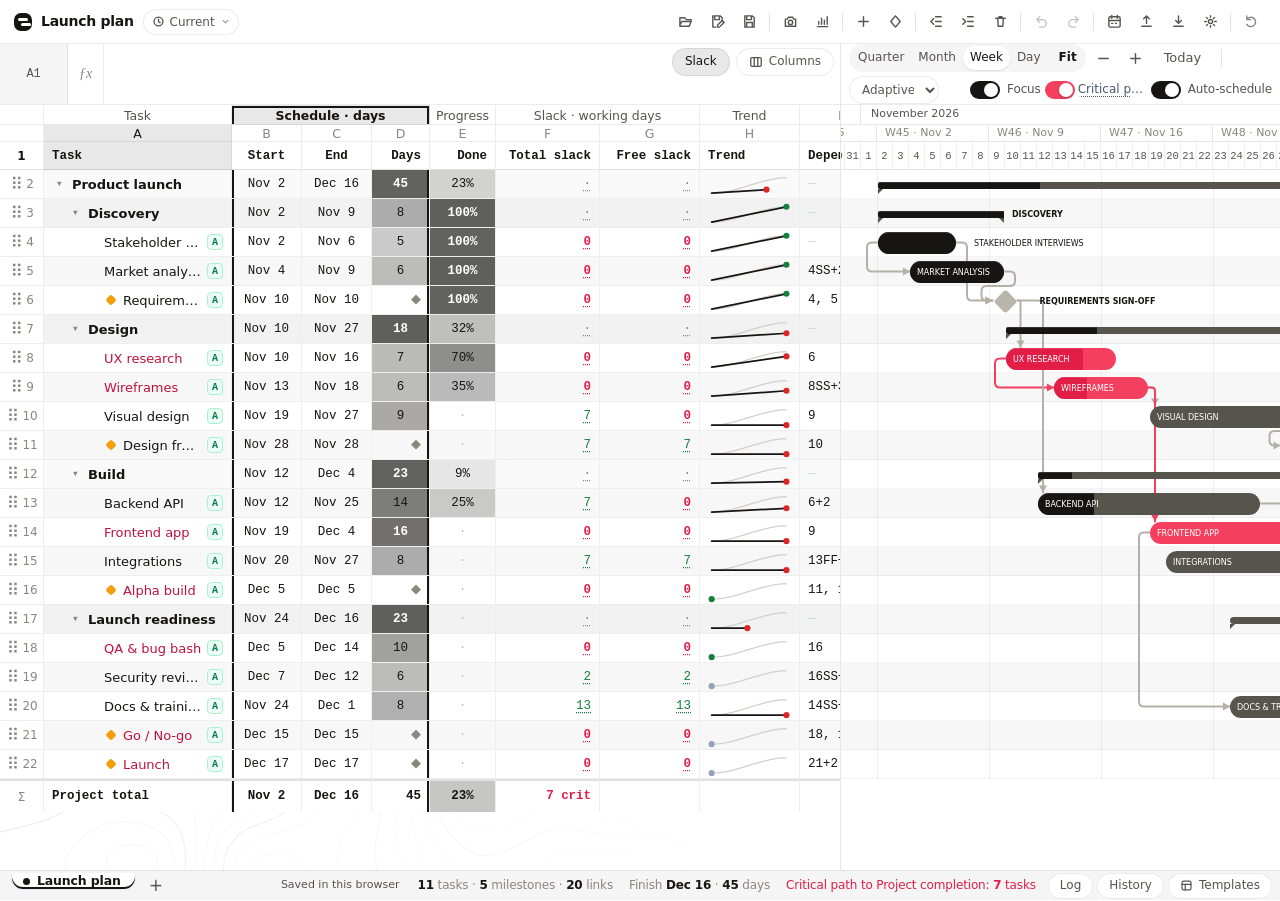
==== commit 7117ebe1: "Merge Motion Brew design into master" ====
--- a/src/project_management_tool/web/index.html
+++ b/src/project_management_tool/web/index.html
@@ -75,7 +75,7 @@
         <button id="reviewlinks" hidden>Review relationships</button>
         <span class="grow"></span>
         <label class="switch" title="Highlight the selected task's parents, children, predecessors and successors"><input type="checkbox" id="optFocus"><i></i>Focus</label>
-        <span class="critical-controls"><span class="tri-switch" id="critmode" role="radiogroup" aria-label="Critical path mode" data-mode="show"><button type="button" role="radio" data-crit="off" aria-checked="false" aria-label="Critical path off" title="Critical path: Off"></button><button type="button" role="radio" data-crit="show" aria-checked="true" aria-label="Show critical path" title="Critical path: Show highlights"></button><button type="button" role="radio" data-crit="only" aria-checked="false" aria-label="Critical path only focus mode" title="Critical path: Only critical items (focus mode)"></button><span class="tri-thumb" aria-hidden="true"></span></span><button id="critical-target" aria-haspopup="dialog">Critical path</button></span>
+        <span class="critical-controls"><label class="switch crit" title="Show critical-path highlights"><input type="checkbox" id="optCrit" aria-label="Show critical path"><i></i></label><button id="critical-target" aria-haspopup="dialog">Critical path</button></span>
         <label class="switch"><input type="checkbox" id="optAuto"><i></i>Auto-schedule</label>
       </div>
       <div class="ghead" id="ghd"><div class="ghead-in" id="ghdin"></div></div>
@@ -83,6 +83,7 @@
       <div class="gbody" id="gb">
         <div class="canvas" id="canvas">
           <svg class="bg" id="bg"></svg>
+          <div class="todayline" id="todayline"></div>
           <svg class="links" id="links"></svg>
           <div class="bars" id="bars"></div>
           <svg class="linkdrag" id="linkdrag"></svg>
@@ -97,7 +98,7 @@
     <span class="grow"></span>
     <button id="save-status" class="save-status" aria-live="polite" disabled>Loading saved projects…</button>
     <span id="stat" class="stat"></span>
-    <span class="hint">Double-click bar for details · drag bar · drag edges to resize · drag <i class="dotdemo"></i> onto another bar to link · ⌘/Ctrl+wheel zoom · drag background to pan</span>
+    <span class="hint">Drag bar · drag edges to resize · drag <i class="dotdemo"></i> onto another bar to link · ⌘/Ctrl+wheel zoom · drag background to pan</span>
     <button class="tplbtn" id="logbtn" title="View and download the diagnostic log" aria-haspopup="dialog">Log</button>
     <button class="tplbtn" id="historybtn" title="View saved app versions" disabled>History</button>
     <button class="tplbtn" id="tplbtn" title="New sheet from a template / save this sheet as one"><svg viewBox="0 0 16 16"><rect x="2.5" y="2.5" width="11" height="11" rx="2"/><path d="M2.5 6.5h11M6.5 6.5v7"/></svg>Templates</button>
--- a/src/project_management_tool/web/motion.css
+++ b/src/project_management_tool/web/motion.css
@@ -1,10 +1,9 @@
-/* Motion Brew Contour — Architectural Ink & Paper design layer for Plan.
+/* Motion Brew look for the app's chrome: type, buttons, forms, tabs, dialogs and menus.
  *
- * Loaded after styles.css as a complete, cohesive visual system spanning the topbar, formula bar,
- * spreadsheet grid, interactive Gantt, bottom dock, floating menus, dialogs, and full-screen Analysis.
- * Topographic contour canvases (js/contour.js) sit behind dialogs, menus, and the quiet bottom-left corner.
- * Meaning-bearing semantic colors stay crisp: critical-path crimson, done/recovered emerald, milestone amber,
- * agreed cobalt, and the active cell cursor. */
+ * Loaded after styles.css and written as an override layer so the data views stay exactly as they were: grid rows, Gantt bars, links,
+ * charts, delay chips and status colours are not touched here. The ideas come from https://motion-brew.com/components/contour-feature-card:
+ * Geist type, warm neutrals, ink-black pill buttons with a black focus ring, hairline borders, soft shadows, grey form rows.
+ * The animated contour backdrop (behind dialogs and menus, and in the bottom-left corner of the main page) is js/contour.js; this file only decides how a surface looks with and without it. */
 
 @font-face{font-family:Geist;src:url(fonts/Geist-Variable.woff2) format("woff2");font-weight:100 900;font-style:normal;font-display:swap}
 @font-face{font-family:"Geist Mono";src:url(fonts/GeistMono-Variable.woff2) format("woff2");font-weight:100 900;font-style:normal;font-display:swap}
@@ -12,623 +11,132 @@
 :root{
   --sans:Geist,Inter,"SF Pro Text","Segoe UI",system-ui,-apple-system,sans-serif;
   --mono:"Geist Mono","JetBrains Mono","IBM Plex Mono",ui-monospace,SFMono-Regular,Menlo,Consolas,monospace;
-
-  /* Warm architectural paper & obsidian ink scale */
-  --mb-paper:#ffffff;
-  --mb-canvas:#faf9f6;
-  --mb-tile:#f4f3ef;
-  --mb-tile-2:#e9e7e1;
-  --mb-hover:rgba(22,21,19,.125);
-  --mb-ink:#161513;
-  --mb-ink-2:#57544d;
-  --mb-ink-3:#8b877d;
-  --mb-line:rgba(22,21,19,.085);
-  --mb-line-2:rgba(22,21,19,.145);
-
-  /* Motion & layered elevation */
-  --mb-ease:cubic-bezier(.22,1,.36,1);
-  --mb-shadow-xs:0 1px 2px rgba(22,21,19,.08),0 0 0 1px rgba(22,21,19,.04);
-  --mb-shadow-card:0 1px 2px rgba(22,21,19,.04),0 8px 24px -12px rgba(22,21,19,.10);
-  --mb-shadow-menu:0 1px 2px rgba(22,21,19,.05),0 12px 32px -10px rgba(22,21,19,.20),0 0 0 1px rgba(22,21,19,.05);
-  --mb-shadow-pop:0 2px 4px rgba(22,21,19,.05),0 18px 46px -14px rgba(22,21,19,.24),0 0 0 1px rgba(22,21,19,.05);
-  --mb-shadow-dialog:0 2px 6px rgba(22,21,19,.06),0 32px 72px -18px rgba(22,21,19,.32),0 0 0 1px rgba(22,21,19,.06);
-
-  /* Harmonized grid, Gantt & semantic tokens */
-  --ink:#161513; --muted:#6f6b62; --line:#e6e4de; --line2:#efede8; --alt:#fcfbf9; --bg:#ffffff;
-  --bar-c:#57544d; --bar-d:#161513; --sum:#383530;
-  --heat:22 21 19;
-  --hier:#161513; --up:#57544d; --down:#8b877d;
+  --mb-paper:#fff; --mb-tile:#f5f5f5; --mb-tile-2:#e8e8e8; --mb-hover:#16151310;
+  --mb-ink:#161513; --mb-ink-2:#57544d; --mb-ink-3:#8b877d; --mb-line:#16151314; --mb-line-2:#1615131f;
+  --mb-ease:cubic-bezier(.4,0,.2,1);
+  --mb-shadow-xs:0 1px 2px rgba(22,21,19,.1);
+  --mb-shadow-menu:0 1px 2px rgba(22,21,19,.05),0 10px 28px -12px rgba(22,21,19,.24);
+  --mb-shadow-pop:0 1px 2px rgba(22,21,19,.05),0 16px 40px -14px rgba(22,21,19,.28);
+  --mb-shadow-dialog:0 1px 2px rgba(22,21,19,.06),0 28px 64px -18px rgba(22,21,19,.34);
 }
-
-body{
-  letter-spacing:-.004em;
-  background:var(--mb-paper);
-  color:var(--mb-ink);
-  text-rendering:optimizeLegibility;
-}
-#app{grid-template-rows:minmax(48px,auto) auto minmax(0,1fr) 34px}
-.tools,.strip,.fbar,.sheetbar,.stat,.switch{letter-spacing:-.011em}
-
-/* ---- contour plumbing ---------------------------------------------------------------------------------------------------- */
+body{letter-spacing:-.003em}
+/* Geist sets a little wider than Inter, so dense chrome (toolbar, strip, tabs, footer) is tracked in slightly to keep its original footprint. */
+.tools,.strip,.fbar,.sheetbar,.stat,.switch{letter-spacing:-.012em}
+
+/* ---- contour plumbing ----------------------------------------------------------------------------------------------------
+ * contour.js puts a <canvas> directly behind a surface and adds .contour-on. The canvas paints the white base and the lines, so the
+ * surface itself goes transparent and has to sit above the canvas. A surface that is already positioned (menus are fixed) is above
+ * it by order; a dialog is not, so it becomes relative. Without the script nothing here applies and the surface stays solid white. */
 .contour-canvas{pointer-events:none;display:block}
 .contour-on{background:transparent !important}
 .modal.contour-on{position:relative}
+/* The page corner: the same lines growing out of the bottom-left of the work area. It sits behind everything (z-index -1, above only the
+ * page background), so the grid and Gantt cover it and it shows where they are empty. contour.js sizes it from the page width and fades
+ * it with a mask; it never takes the pointer and is not printed. */
 .contour-ambient{position:fixed;z-index:-1;pointer-events:none;display:block}
 @media print{.contour-ambient{display:none}}
 
-/* Let the ambient contour breathe softly in empty canvas regions while keeping data rows 100% opaque */
-#main,.pane,.gx,.gbody{background:transparent}
-.g-body .pad{background:transparent}
-
-/* ---- bespoke topbar & brand mark ----------------------------------------------------------------------------------------- */
-.topbar{
-  background:var(--mb-paper);
-  border-bottom:1px solid var(--mb-line);
-  padding:8px 16px;
-  gap:8px 18px;
-}
-.brand{font-size:14.5px;font-weight:600;letter-spacing:-.025em;gap:10px}
-.brand b{color:var(--mb-ink)}
-.logo{
-  width:22px;height:22px;border-radius:7px;
-  background:var(--mb-ink);
-  box-shadow:0 1px 3px rgba(22,21,19,.24),inset 0 1px 0 rgba(255,255,255,.16);
-}
-.logo::before{
-  content:"";position:absolute;right:3.5px;top:4.5px;width:4px;height:4px;
-  background:#f59e0b;border-radius:1px;transform:rotate(45deg);
-}
-.logo::after{
-  left:4px;top:5.5px;width:9px;height:2.8px;border-radius:9999px;
-  background:#faf9f6;box-shadow:3px 5.5px 0 #d8d5cc,0 10.5px 0 rgba(250,249,246,.45);
-}
-
-.verbtn{
-  height:28px;padding:0 9px 0 10px;gap:6px;
-  border-color:var(--mb-line-2);border-radius:9999px;
-  background:var(--mb-canvas);color:var(--mb-ink-2);font-weight:500;font-size:12px;
-  transition:background-color .16s var(--mb-ease),border-color .16s var(--mb-ease),color .16s var(--mb-ease),box-shadow .16s var(--mb-ease);
-}
-.verbtn:hover{background:var(--mb-tile);border-color:rgba(22,21,19,.2);color:var(--mb-ink)}
+/* ---- top bar and tool strip ---------------------------------------------------------------------------------------------- */
+.topbar,.strip,.fbar{border-color:var(--mb-line)}
+.brand{font-size:14px;font-weight:600;letter-spacing:-.02em}
+.logo{background:var(--mb-ink);border-radius:7px}
+.save-status{border-radius:9999px;background:var(--mb-tile);color:var(--mb-ink-2);padding:3px 10px;font-weight:500}
+.save-status[data-state=saved]{background:#f0fdf4;color:var(--ok)}
+.save-status[data-state=error]{background:#fef2f2;color:var(--bad)}
+.sep{background:var(--mb-line-2)}
+
+.tools button,.strip button{border-radius:9999px;color:var(--mb-ink-2);font-weight:500;transition:background-color .15s var(--mb-ease),color .15s var(--mb-ease)}
+.tools button:hover,.strip button:hover{background:var(--mb-tile);color:var(--mb-ink)}
+.tools button:active,.strip button:active{background:var(--mb-tile-2)}
+.tools button:focus-visible,.strip button:focus-visible,.colbtn:focus-visible,.tplbtn:focus-visible,.addsheet:focus-visible,.save-status:focus-visible{outline:2px solid var(--mb-ink);outline-offset:2px}
+.tools button.ghost{color:var(--mb-ink-3)}
+#slackbtn.active{color:var(--mb-ink);background:var(--mb-tile-2)}
+
+.seg{background:var(--mb-tile);border-radius:9999px;padding:2px}
+.seg button{border-radius:9999px;height:24px;padding:0 6px;color:var(--mb-ink-2)}
+.seg button.on{background:var(--mb-paper);color:var(--mb-ink);box-shadow:var(--mb-shadow-xs)}
+.seg button.fit{color:var(--mb-ink);font-weight:600}
+.strip #density{border-radius:9999px;border-color:var(--mb-line);color:var(--mb-ink-2);padding:0 8px;height:28px;width:90px;font-weight:500}
+.strip #density:hover{background:var(--mb-tile)}
+.strip #density:focus-visible{outline:2px solid var(--mb-ink);outline-offset:2px}
+.colbtn,.tplbtn,.verbtn{border-color:var(--mb-line);border-radius:9999px;color:var(--mb-ink-2);font-weight:500;transition:background-color .15s var(--mb-ease),color .15s var(--mb-ease)}
+.colbtn:hover,.tplbtn:hover,.verbtn:hover{background:var(--mb-tile);color:var(--mb-ink)}
+.colbtn{height:28px;padding:0 12px}
+.tplbtn{height:26px;padding:0 11px}
 .verbtn:focus-visible{outline:2px solid var(--mb-ink);outline-offset:2px}
-.verbtn.previewing{background:var(--mb-ink);border-color:var(--mb-ink);color:#fff;box-shadow:0 0 0 2px rgba(22,21,19,.10)}
-.verbtn.previewing:hover{background:#2d2b28;border-color:#2d2b28;color:#fff}
-
-.sep{background:var(--mb-line-2);height:16px;margin:0 5px}
-
-.tools{gap:3px}
-.tools button,.strip button{
-  border-radius:9999px;color:var(--mb-ink-2);font-weight:500;
-  transition:background-color .15s var(--mb-ease),color .15s var(--mb-ease),transform .12s var(--mb-ease),box-shadow .15s var(--mb-ease);
-}
-.tools button{height:30px;padding:0 10px;font-size:12.5px}
-.tools button:hover,.strip button:hover{background:var(--mb-tile-2);color:var(--mb-ink)}
-.tools button:active,.strip button:active{background:#dddad2;transform:scale(.97)}
-.tools button:focus-visible,.strip button:focus-visible,.colbtn:focus-visible,.tplbtn:focus-visible,.addsheet:focus-visible,.save-status:focus-visible{outline:2px solid var(--mb-ink);outline-offset:2px}
-.tools button[data-act=add]{background:var(--mb-tile);color:var(--mb-ink)}
-.tools button[data-act=add]:hover{background:var(--mb-ink);color:#fff}
-.tools button.ghost{color:var(--mb-ink-3)}
-.tools button.ghost:hover{background:#fff1f2;color:#be123c}
-.tools svg,.strip svg{stroke-width:1.6}
-
-/* ---- formula bar & right timeline strip ---------------------------------------------------------------------------------- */
-.fbar{
-  background:var(--mb-paper);
-  border-bottom:1px solid var(--mb-line);
-  align-items:center;
-  padding-right:6px;
-}
-.namebox{
-  width:64px;height:100%;
-  background:var(--mb-canvas);color:var(--mb-ink);
-  font:600 11.5px var(--mono);letter-spacing:.01em;
-  border-right:1px solid var(--mb-line);
-}
-.fx{
-  width:34px;height:100%;
-  color:var(--mb-ink-3);font-size:13.5px;
-  border-right:1px solid var(--mb-line);
-}
-#fxin{
-  height:100%;padding:0 12px;
-  font:12.5px var(--mono);color:var(--mb-ink);
-  transition:background-color .15s var(--mb-ease);
-}
-#fxin:focus{background:var(--mb-canvas)}
-
-.colbtn{
-  height:27px;padding:0 11px;margin:0 0 0 5px;
-  border-color:var(--mb-line-2);border-radius:9999px;
-  background:var(--mb-paper);color:var(--mb-ink-2);font-weight:500;font-size:12px;
-  transition:background-color .15s var(--mb-ease),color .15s var(--mb-ease),border-color .15s var(--mb-ease);
-}
-.colbtn:hover{background:var(--mb-tile);color:var(--mb-ink);border-color:rgba(22,21,19,.2)}
-#slackbtn.active{color:var(--mb-ink);background:var(--mb-tile);border-color:rgba(22,21,19,.2);font-weight:600}
-
-.strip{
-  background:var(--mb-paper);
-  border-bottom:1px solid var(--mb-line);
-  padding:4px 5px;
-  gap:4px 2px;
-  min-height:36px;
-}
-.strip .sep{margin:0 1px}
-.seg{background:var(--mb-tile);border-radius:9999px;padding:2px;gap:0}
-.seg button{border-radius:9999px;height:24px;padding:0 4.5px;font-size:11.5px;color:var(--mb-ink-2)}
-.seg button:hover{background:rgba(22,21,19,.09);color:var(--mb-ink)}
-.seg button.on{background:var(--mb-paper);color:var(--mb-ink);font-weight:600;box-shadow:var(--mb-shadow-xs)}
-.seg button.fit{margin-left:1px;color:var(--mb-ink);font-weight:600}
-.strip button.icon{width:22px;height:26px}
-.strip [data-act=today]{height:26px;padding:0 5.5px;font-size:11.5px}
-.strip #density{
-  appearance:none;
-  border-radius:9999px;border:1px solid var(--mb-line-2);
-  background:var(--mb-canvas) url("data:image/svg+xml,%3Csvg xmlns='http://www.w3.org/2000/svg' viewBox='0 0 16 16'%3E%3Cpath d='M4.5 6.5L8 10l3.5-3.5' fill='none' stroke='%2357544d' stroke-width='1.6' stroke-linecap='round' stroke-linejoin='round'/%3E%3C/svg%3E") no-repeat right 6px center/11px;
-  color:var(--mb-ink-2);
-  padding:0 18px 0 8px;height:26px;width:81px;font-size:11.5px;font-weight:500;
-  transition:background-color .15s var(--mb-ease),border-color .15s var(--mb-ease),color .15s var(--mb-ease);
-}
-.strip #density:hover{background-color:var(--mb-tile);color:var(--mb-ink);border-color:rgba(22,21,19,.2)}
-.strip #density:focus-visible{outline:2px solid var(--mb-ink);outline-offset:2px}
-
-/* Full "Critical path" / "Longest path" fits cleanly while long milestone targets cap neatly so Auto-schedule stays on row 1 */
-.critical-controls{width:auto;gap:3px;margin-left:2px}
-.strip #critical-target{
-  width:auto;max-width:72px;flex:0 1 auto;
-  padding:0 1px;font-size:11.5px;font-weight:500;color:var(--mb-ink-2);
-  text-decoration-color:var(--mb-ink-3);
-}
-.strip #critical-target:hover{color:var(--mb-ink);background:transparent}
-.strip #critical-target:focus-visible{outline:2px solid var(--mb-ink);outline-offset:2px}
-.strip #critical-target.targeted{color:var(--crit-d);font-weight:600;text-decoration-color:var(--crit)}
-
-/* Switches: tactile obsidian pill track, crimson for critical path */
-.switch{color:var(--mb-ink-2);font-weight:500;font-size:11.5px;gap:4px;margin-left:2px}
-.switch i{background:var(--mb-tile-2);width:26px;height:16px;border-radius:9999px;transition:background-color .18s var(--mb-ease);box-shadow:inset 0 1px 2px rgba(22,21,19,.08)}
-.switch i::after{width:12px;height:12px;box-shadow:0 1px 3px rgba(22,21,19,.28);transition:transform .18s var(--mb-ease)}
-.switch input:checked+i{background:var(--mb-ink);box-shadow:none}
+.verbtn.previewing{background:#eef2ff;border-color:#a5b4fc;color:#3730a3}
+
+/* switches: grey track, ink when on, red for the critical-path switch (a status colour, not chrome) */
+.switch{color:var(--mb-ink-2);font-weight:500}
+.switch i{background:var(--mb-tile-2);width:30px;height:18px;border-radius:9999px;transition:background-color .15s var(--mb-ease)}
+.switch i::after{width:14px;height:14px;box-shadow:0 1px 2px rgba(22,21,19,.3);transition:transform .15s var(--mb-ease)}
+.switch input:checked+i{background:var(--mb-ink)}
 .switch.crit input:checked+i{background:var(--crit)}
-.switch input:checked+i::after{transform:translateX(10px)}
+.switch input:checked+i::after{transform:translateX(12px)}
 .switch input:focus-visible+i,.sw input:focus-visible+i,.colpop .ci input:focus-visible+i{outline:2px solid var(--mb-ink);outline-offset:2px}
 
-/* Splitter: architectural drafting rule with centered grip pill on hover */
-.split::after{background:var(--mb-line-2);transition:background-color .15s var(--mb-ease),width .15s var(--mb-ease)}
-.split:hover::after,.split.on::after{background:var(--mb-ink);width:2px;left:2.5px}
-
-/* ---- spreadsheet grid (left pane) ---------------------------------------------------------------------------------------- */
-.g-band .c{
-  background:var(--mb-canvas);color:var(--mb-ink-3);
-  font:600 10.5px var(--sans);letter-spacing:-.01em;padding:0 5px;
-  border-bottom:1px solid var(--mb-line);border-right:1px solid var(--mb-line);
-}
-.g-band .c.hl{background:var(--mb-tile);color:var(--mb-ink);font-weight:600}
-.g-letters .c{
-  background:var(--mb-canvas);color:var(--mb-ink-3);
-  font:500 10px var(--mono);
-  border-right:1px solid var(--mb-line);border-bottom:1px solid var(--mb-line);
-}
-.g-letters .c.sel,.g-headrow .c.sel{background:var(--mb-tile-2);color:var(--mb-ink)}
-.g-letters .rs:hover{background:rgba(22,21,19,.22)}
-.g-headrow .c{
-  font:600 11.5px var(--sans);letter-spacing:-.01em;
-  background:var(--mb-paper);color:var(--mb-ink);
-  border-bottom:1px solid var(--mb-line-2);border-right:1px solid var(--mb-line);
-}
-.g-headrow .c.rn,.r .c.rn{background:var(--mb-canvas);color:var(--mb-ink-3);border-right:1px solid var(--mb-line);font:500 11px var(--mono)}
-.g-headrow .c.rn{color:var(--mb-ink);font-weight:600}
-.g-band .c:first-child,.g-letters .c:first-child{background:var(--mb-canvas)}
-.gx.scrolled .g-band>:nth-child(2)::after,.gx.scrolled .g-letters>:nth-child(2)::after,.gx.scrolled .g-headrow>:nth-child(2)::after,.gx.scrolled .r>:nth-child(2)::after{
-  background:linear-gradient(90deg,rgba(22,21,19,.07),transparent);
-}
-
-/* Crisp subtle group edges — obsidian top accent on the band only, delicate hairline rails down the columns */
-.c.hl-l{box-shadow:inset 1px 0 0 rgba(22,21,19,.13)}
-.c.hl-r{box-shadow:inset -1px 0 0 rgba(22,21,19,.13)}
-.c.hl-l.hl-r{box-shadow:inset 1px 0 0 rgba(22,21,19,.13),inset -1px 0 0 rgba(22,21,19,.13)}
-.g-band .c.hl-l,.g-band .c.hl-r,.g-band .c.hl-l.hl-r{box-shadow:inset 1px 0 0 rgba(22,21,19,.15),inset -1px 0 0 rgba(22,21,19,.15),inset 0 2px 0 var(--mb-ink)}
-.g-band .c.hl-l:not(.hl-r){box-shadow:inset 1px 0 0 rgba(22,21,19,.15),inset 0 2px 0 var(--mb-ink)}
-.g-band .c.hl-r:not(.hl-l){box-shadow:inset -1px 0 0 rgba(22,21,19,.15),inset 0 2px 0 var(--mb-ink)}
-.g-band .c.hl:not(.hl-l):not(.hl-r){box-shadow:inset 0 2px 0 var(--mb-ink)}
-
-/* Rows & cells */
-.r{background:var(--mb-paper)}
-.r:nth-child(even){background:var(--alt)}
-.r:hover{background:#eeede7}
-.r .c{border-right-color:var(--line2);border-bottom-color:var(--line2)}
-.r.sum{background:#f5f3ed;box-shadow:inset 0 1px 0 rgba(22,21,19,.09)}
-.r.sum .c{background-image:none}
-.r.sum .c.rn{background:#f2efe8;color:var(--mb-ink-2);box-shadow:inset 2.5px 0 0 rgba(22,21,19,.30)}
-.r.sum .c.nm{font-weight:600;letter-spacing:-.012em;color:var(--mb-ink)}
-.r.on{background:#e7e5de !important}
-.r.on .c.rn{background:var(--mb-tile-2);color:var(--mb-ink);font-weight:600;box-shadow:inset 2px 0 0 var(--mb-ink)}
-.r .c.sel{outline:2px solid var(--mb-ink);outline-offset:-2px;background-image:linear-gradient(rgba(22,21,19,.04),rgba(22,21,19,.04))}
-.gx:focus-visible{outline:2px solid var(--mb-ink);outline-offset:-2px}
-.row-drop{border-top:2.5px solid var(--mb-ink);color:var(--mb-ink);background:var(--mb-tile);border-radius:0 0 8px 8px}
-.row-drop[data-position=child]{border:2px solid var(--mb-ink);border-radius:8px}
-.task-calendar-marker{border-top-color:#d97706}
-.rowsel{background:rgba(22,21,19,.042)}
-.c.dim,.c-empty{color:#c4c0b6}
-.c.pos{color:#15803d;font-weight:500}
-.c.zero{color:#be123c;font-weight:600}
-.c.neg{color:#be123c;font-weight:700}
-.slack-cell{text-decoration-color:rgba(22,21,19,.24)}
-.slack-cell:hover{background:var(--mb-tile-2)}
-.tog{color:var(--mb-ink-3);border-radius:4px;transition:transform .14s var(--mb-ease),background-color .12s var(--mb-ease)}
-.tog:hover{background:var(--mb-tile-2);color:var(--mb-ink)}
-.dm{width:7px;height:7px;background:linear-gradient(135deg,#fbbf24,#d97706);border-radius:1.5px;box-shadow:0 1px 2px rgba(180,83,9,.28)}
-.row-handle{color:#c4c0b6;transition:color .12s var(--mb-ease),background-color .12s var(--mb-ease)}
-.row-handle:hover{color:var(--mb-ink);background:var(--mb-tile-2)}
-.editor{border:2px solid var(--mb-ink);box-shadow:0 8px 24px -6px rgba(22,21,19,.22);border-radius:2px}
-.tot{background:var(--mb-canvas) !important;border-top:1.5px solid var(--mb-line-2)}
-.tot .c{background:var(--mb-canvas);font-weight:600;color:var(--mb-ink)}
-.tot .c.rn{background:var(--mb-canvas);color:var(--mb-ink-2)}
-
-/* Refined schedule badges */
-.schedule-badge{border-radius:5px;min-width:16px;height:16px;font:600 9.5px var(--mono);border-width:1px}
-.schedule-badge.auto{background:#ecfdf5;color:#047857;border-color:#bbf7d0}
-.schedule-badge.manual{background:#fff7ed;color:#c2410c;border-color:#fed7aa}
-.schedule-badge.anchor{background:#fefce8;color:#a16207;border-color:#fde68a}
-
-/* Focus mode rails & tints (spreadsheet) */
-.r.r-up{background-image:linear-gradient(rgba(22,21,19,.055),rgba(22,21,19,.055))}
-.r.r-down{background-image:linear-gradient(rgba(22,21,19,.03),rgba(22,21,19,.03))}
-.r.r-anc,.r.r-desc{background-image:linear-gradient(rgba(22,21,19,.042),rgba(22,21,19,.042))}
-.r.dim{opacity:.24;transition:opacity .2s var(--mb-ease)}.focusing .r.dim:hover{opacity:.68}
-
-/* ---- Gantt chart (right pane) -------------------------------------------------------------------------------------------- */
-.ghead{border-bottom:1px solid var(--mb-line-2);background:var(--mb-paper)}
-.ghead .t1{background:var(--mb-canvas);color:var(--mb-ink);font-weight:600;font-size:11px;letter-spacing:-.01em;border-bottom-color:var(--mb-line);border-right-color:var(--mb-line)}
-.ghead .t2{background:var(--mb-canvas);color:var(--mb-ink-3);font:500 10.5px var(--mono);border-bottom-color:var(--mb-line);border-right-color:var(--mb-line)}
-.ghead .t3{background:var(--mb-paper);color:var(--mb-ink-2);font:500 10.5px var(--mono);border-right-color:var(--line2)}
-.ghead .t3 small{color:var(--mb-ink-3);font:600 8.5px var(--sans);letter-spacing:.03em}
-.ghead .t3.we{background:#f7f6f2;color:var(--mb-ink-3)}
-.ghead .t3.td{background:var(--mb-ink);color:#fff;font-weight:600}
-.ghead .t3.td small{color:rgba(255,255,255,.72)}
-.ghead .tdu{color:var(--mb-ink);background:var(--mb-tile);font-weight:600}
-
-
-svg.bg{
-  background:linear-gradient(to bottom,transparent calc(var(--row) - 1px),rgba(22,21,19,.042) calc(var(--row) - 1px)) 0 0/100% var(--row),
-             repeating-linear-gradient(to bottom,#ffffff 0 var(--row),var(--alt) var(--row) calc(var(--row)*2));
-}
-
-/* True 3-plane spatial depth stack inside #canvas:
- * z:0 bg | z:1 rowsel, base/dimmed links | z:2 dimmed bars | z:3 elevated focused links (overpass)
- * z:4 slack cushion runway | z:5 normal & focused related bars | z:6 hero selected bar | z:7 delay markers | z:8-9 dragging */
-.bars{z-index:auto}
-svg.links{z-index:1;pointer-events:none}
-svg.links-hi{z-index:3;pointer-events:none;filter:drop-shadow(0 3px 4px rgba(22,21,19,.20))}
-svg.slack-overlay{z-index:4}
-.dly-layer{z-index:7}
-svg.linkdrag{z-index:9}
-
-/* Sculpted Gantt bars: crisp pill silhouette, obsidian progress fill, clean sentence-case Geist labels */
-.bar{
-  z-index:5;
-  border-radius:9999px;
-  box-shadow:inset 0 1px 0 rgba(255,255,255,.16),inset 0 0 0 1px rgba(22,21,19,.10);
-  transition:transform .22s var(--mb-ease),box-shadow .22s var(--mb-ease),filter .22s var(--mb-ease),opacity .22s var(--mb-ease),background-color .22s var(--mb-ease);
-}
-html[data-density=auto] .bar{border-radius:9999px}
-.bar .fill{
-  box-shadow:inset 0 1px 0 rgba(255,255,255,.14);
-}
-.bar .label{
-  font:500 11px var(--sans);
-  font-variant-caps:normal;
-  letter-spacing:-.012em;
-  left:9px;right:9px;
-}
-html[data-density=auto] .bar .label{font-size:11.5px}
-.bar .label-text{top:0}
-.bar .label.out,.bar.ms .label{
-  color:var(--mb-ink);
-  background:transparent;
-  border:0;
-  border-radius:0;
-  padding:0;
-  box-shadow:none;
-  font-weight:500;
-}
-.bar.ms .label{font-weight:600;color:var(--mb-ink)}
-.bar .dly-shade{border-radius:0 9999px 9999px 0}
-.bar.selected,.bar.r-self{z-index:6}
-.bar.selected:not(.summary):not(.ms){
-  box-shadow:0 0 0 2px #fff,0 0 0 3.5px var(--mb-ink),inset 0 1px 0 rgba(255,255,255,.18);
-}
-.crit-on .bar.critical.selected:not(.summary):not(.ms){
-  box-shadow:0 0 0 2px #fff,0 0 0 3.5px var(--crit-d),inset 0 1px 0 rgba(255,255,255,.24);
-}
-.bar:hover{
-  box-shadow:0 4px 14px -2px rgba(22,21,19,.28),inset 0 1px 0 rgba(255,255,255,.2);
-}
-.bar.dragging{
-  z-index:8 !important;
-  box-shadow:0 12px 28px -4px rgba(22,21,19,.38),inset 0 1px 0 rgba(255,255,255,.22);
-}
-.crit-on .bar.critical{
-  box-shadow:inset 0 1px 0 rgba(255,255,255,.24),inset 0 0 0 1px rgba(190,18,60,.18);
-}
-.crit-on .bar.critical:hover{
-  box-shadow:0 4px 14px -2px rgba(225,29,72,.38),inset 0 1px 0 rgba(255,255,255,.28);
-}
-
-/* Bucket / Summary rows: light warm-sandstone architectural caliper beam — unmistakable from dark rounded task pills */
-.bar.summary,.crit-on .bar.summary.critical{
-  height:8px;margin-top:calc((var(--bar) - 8px) / 2);
-  border-radius:2px 2px 0 0;
-  background:#ede8dc;
-  box-shadow:inset 0 0 0 1.25px #2e2c28;
-}
-.bar.summary::before,.bar.summary::after{
-  top:6px;width:2px;height:7px;border:0;background:#2e2c28;border-radius:0 0 1px 1px;
-}
-.bar.summary::before{left:0}
-.bar.summary::after{right:0}
-.bar.summary .fill,.crit-on .bar.summary.critical .fill{
-  top:1px;bottom:1px;left:1px;max-width:calc(100% - 2px);
-  background:repeating-linear-gradient(135deg,rgba(22,21,19,.16) 0 1.5px,transparent 1.5px 4.5px),#cfc5b0;
-  border-radius:1px 0 0 0;
-  box-shadow:inset 0 2.5px 0 #161513;
-}
-.bar.summary .label{
-  left:calc(100% + 9px);top:calc((8px - var(--bar)) / 2);
-  color:var(--mb-ink);font-weight:600;font-size:11px;letter-spacing:-.015em;
-  background:transparent;border:0;border-radius:0;
-  padding:0;box-shadow:none;
-}
-.bar.summary:hover{box-shadow:inset 0 0 0 1.5px #161513,0 2px 6px rgba(22,21,19,.12)}
-
-/* Faceted milestone diamonds */
-.bar.ms{box-shadow:none}
-.bar.ms::before{
-  background:linear-gradient(135deg,#fbbf24 0%,#d97706 100%);
-  border-radius:3px;
-  box-shadow:0 0 0 1.5px #fff,0 2px 6px rgba(180,83,9,.28);
-  transition:transform .2s var(--mb-ease),box-shadow .2s var(--mb-ease),opacity .2s var(--mb-ease);
-}
-.bar.ms:hover::before{transform:scale(1.1);box-shadow:0 0 0 2px #fff,0 4px 12px rgba(180,83,9,.42)}
-.bar.ms.selected::before{box-shadow:0 0 0 2px #fff,0 0 0 3.5px var(--mb-ink)}
-.bar.ms.done::before{background:#b9b5aa;box-shadow:0 0 0 1.5px #fff}
-.crit-on .bar.ms.critical::before{background:var(--crit);box-shadow:0 0 0 1.5px #fff,0 2px 8px rgba(225,29,72,.35)}
-
-.bar .dot{border-color:var(--mb-ink-3);box-shadow:0 1px 3px rgba(22,21,19,.18)}
-.bar .dot:hover,.bar .dot.target{background:var(--mb-ink);border-color:var(--mb-ink)}
-.bar .prog{border-bottom-color:var(--mb-ink)}
-
-/* Dependency links: warm stone base, overpass white halo + obsidian/crimson focus */
-.lk .halo{fill:none;stroke:rgba(255,255,255,.92);stroke-width:5.5;stroke-linecap:round;stroke-linejoin:round;pointer-events:none}
-.lk .vis{stroke:#b5b0a5;stroke-width:1.8}.lk .ah{fill:#b5b0a5}
-.lk:hover .vis{stroke:var(--mb-ink);stroke-width:2.3}.lk:hover .ah{fill:var(--mb-ink)}
-.crit-on .lk.crit .vis{stroke:var(--crit);stroke-width:2}.crit-on .lk.crit .ah{fill:var(--crit)}
-.lk.viol .vis{stroke:#d97706}.lk.viol .ah{fill:#d97706}
-.lk.sel .vis{stroke:var(--mb-ink);stroke-width:2.6}.lk.sel .ah{fill:var(--mb-ink)}
-.lk.r-up .vis{stroke:var(--mb-ink);stroke-width:2.2}.lk.r-up .ah{fill:var(--mb-ink)}
-.lk.r-down .vis{stroke:#57544d;stroke-width:2.2}.lk.r-down .ah{fill:#57544d}
-.crit-on .lk.crit.r-up .vis,.crit-on .lk.crit.r-down .vis{stroke:var(--crit)}.crit-on .lk.crit.r-up .ah,.crit-on .lk.crit.r-down .ah{fill:var(--crit)}
-
-/* ---- Focus mode: 3-plane spatial relief (receded blueprint vs lifted chain vs floating hero) ---- */
-.focusing .rowsel{
-  background:linear-gradient(to bottom,rgba(22,21,19,.04),rgba(22,21,19,.072),rgba(22,21,19,.04));
-  box-shadow:inset 0 1px 0 rgba(22,21,19,.07),inset 0 -1px 0 rgba(22,21,19,.07);
-}
-/* Plane 0: heavily receded ghosted blueprint layer (dimmed items + non-selected bucket/summary indicators) */
-.focusing .bar.dim,.focusing .bar.summary:not(.r-self){z-index:2;filter:grayscale(1)}
-.focusing .bar.dim:not(.summary):not(.ms){
-  background:rgba(22,21,19,.065) !important;
-  box-shadow:inset 0 0 0 1px rgba(22,21,19,.08) !important;
-}
-.focusing .bar.dim .fill{opacity:.10;box-shadow:none}
-.focusing .bar.dim .label,.focusing .bar.summary:not(.r-self) .label{color:rgba(22,21,19,.28);background:transparent;border-color:transparent;box-shadow:none}
-.focusing .bar.summary:not(.r-self),.focusing.crit-on .bar.summary.critical:not(.r-self){
-  background:rgba(22,21,19,.045);box-shadow:inset 0 0 0 1px rgba(22,21,19,.10);transform:none;filter:grayscale(1);
-}
-.focusing .bar.summary:not(.r-self)::before,.focusing .bar.summary:not(.r-self)::after{background:rgba(22,21,19,.13)}
-.focusing .bar.summary:not(.r-self) .fill{opacity:.12;box-shadow:none}
-.focusing .bar.ms.dim::before{opacity:.15;box-shadow:none}
-.focusing .bar.dim:hover,.focusing .bar.summary:not(.r-self):hover{filter:grayscale(.35)}
-.focusing .bar.dim:hover:not(.summary):not(.ms){background:rgba(22,21,19,.16) !important}
-.focusing .bar.dim:hover .label,.focusing .bar.summary:not(.r-self):hover .label{color:var(--mb-ink-2)}
-.focusing .lk.dim{opacity:.07}
-.focusing .lk.dim .vis{stroke:#8b877d !important}.focusing .lk.dim .ah{fill:#8b877d !important}
-
-/* Plane 1: lifted related chain with directional drop shadows */
-.focusing .bar:not(.dim):not(.summary):not(.ms){
-  transform:translateY(-.75px);
-  box-shadow:0 3px 8px -2px rgba(22,21,19,.24),0 8px 18px -6px rgba(22,21,19,.16),inset 0 1px 0 rgba(255,255,255,.22);
-}
-.focusing.crit-on .bar.critical:not(.dim):not(.summary):not(.ms){
-  box-shadow:0 3px 10px -2px rgba(225,29,72,.30),0 8px 20px -6px rgba(225,29,72,.20),inset 0 1px 0 rgba(255,255,255,.28);
-}
-.focusing .bar.ms:not(.dim)::before{
-  transform:scale(1.06);
-  box-shadow:0 0 0 2px #fff,0 4px 10px -1px rgba(22,21,19,.28);
-}
-.focusing .bar.ms.done:not(.dim)::before{
-  background:#6f6b62;
-  box-shadow:0 0 0 2px #fff,0 4px 10px -1px rgba(22,21,19,.26);
-}
-
-/* Plane 2: floating focal hero bar (r-self) */
-.focusing .bar.r-self:not(.summary):not(.ms){
-  transform:translateY(-1.25px);
-  box-shadow:0 0 0 2px #fff,0 0 0 3.5px var(--mb-ink),0 8px 20px -4px rgba(22,21,19,.34),0 18px 34px -10px rgba(22,21,19,.22),inset 0 1px 0 rgba(255,255,255,.26);
-}
-.focusing.crit-on .bar.critical.r-self:not(.summary):not(.ms){
-  box-shadow:0 0 0 2px #fff,0 0 0 3.5px var(--crit-d),0 8px 20px -4px rgba(225,29,72,.38),0 18px 34px -10px rgba(225,29,72,.24),inset 0 1px 0 rgba(255,255,255,.32);
-}
-.focusing .bar.ms.r-self::before{
-  transform:scale(1.14);
-  box-shadow:0 0 0 2px #fff,0 0 0 3.5px var(--mb-ink),0 8px 18px -2px rgba(22,21,19,.34);
-}
-.focusing .bar.summary.r-self{
-  transform:translateY(-1.25px);
-  filter:drop-shadow(0 5px 9px rgba(22,21,19,.22));
-}
-
-.focusleg{
-  background:rgba(255,255,255,.94);
-  border:1px solid var(--mb-line-2);
-  border-radius:9999px;
-  padding:6px 15px;
-  color:var(--mb-ink-2);
-  box-shadow:var(--mb-shadow-menu);
-  font-size:11.5px;
-}
-.focusleg b{color:var(--mb-ink-3);letter-spacing:.06em;font-size:10px}
-.focusleg em{color:var(--mb-ink);font-family:var(--mono);font-size:11px}
-.focusleg i{width:10px;height:6px;border-radius:9999px}
-
-/* Slack overlay: original solid-free / dashed-total tail geometry in crisp emerald green */
-.slack-overlay .slack-free{fill:rgba(21,128,61,.55)}
-.slack-overlay .slack-total{stroke:rgba(21,128,61,.55)}
-.slack-overlay .slack-cap{stroke:rgba(21,128,61,.72)}
-.slack-overlay text{font:600 10.5px var(--mono);fill:#15803d}
-.slack-key .free-key::before{background:rgba(21,128,61,.55)}
-.slack-key .total-key::before{background:repeating-linear-gradient(90deg,rgba(21,128,61,.6) 0 4px,transparent 4px 7px)}
-
-/* ---- bottom sheetbar dock ------------------------------------------------------------------------------------------------ */
-.sheetbar{
-  background:var(--mb-tile);
-  border-top:1px solid var(--mb-line);
-  padding:0 12px;
-  gap:6px;
-}
-.tabs{gap:3px;align-items:flex-start}
-.tab{
-  height:29px;margin-top:-1px;padding:0 13px 0 11px;
-  border:1px solid transparent;border-top:0;border-radius:0 0 10px 10px;
-  color:var(--mb-ink-2);font-weight:500;font-size:12px;
-  transition:background-color .15s var(--mb-ease),color .15s var(--mb-ease),box-shadow .15s var(--mb-ease);
-}
-.tab:hover{background:var(--mb-hover);color:var(--mb-ink)}
-.tab.on{
-  background:var(--mb-paper);color:var(--mb-ink);font-weight:600;
-  border-color:var(--mb-line-2);border-top:0;
-  box-shadow:inset 0 2px 0 var(--mb-ink),0 2px 6px -2px rgba(22,21,19,.08);
-}
-.tab .sd{width:6px;height:6px;background:var(--mb-ink-3);opacity:1}
-.tab.on .sd{background:var(--mb-ink)}
+/* sheet tabs */
+.sheetbar{background:var(--mb-tile);border-top-color:var(--mb-line)}
+.tab{border-radius:0 0 12px 12px;color:var(--mb-ink-2);font-weight:500;transition:background-color .15s var(--mb-ease),color .15s var(--mb-ease)}
+.tab:hover{background:var(--mb-hover)}
+.tab.on{background:var(--mb-paper);color:var(--mb-ink);font-weight:600;border-color:var(--mb-line)}
 .tab input{border-bottom-color:var(--mb-ink)}
 .tab.drop-l{box-shadow:inset 2px 0 0 var(--mb-ink)}.tab.drop-r{box-shadow:inset -2px 0 0 var(--mb-ink)}
-
-.addsheet{border-radius:9999px;color:var(--mb-ink-2);width:24px;height:24px;transition:background-color .15s var(--mb-ease),color .15s var(--mb-ease)}
-.addsheet:hover{background:var(--mb-tile-2);color:var(--mb-ink)}
-
-.save-status{
-  display:inline-flex;align-items:center;gap:6px;
-  border-radius:9999px;background:var(--mb-paper);border:1px solid var(--mb-line);
-  color:var(--mb-ink-2);padding:3px 10px;font-weight:500;font-size:11px;
-}
-.save-status::before{content:"";width:6px;height:6px;border-radius:50%;background:var(--mb-ink-3);flex:none}
-.save-status[data-state=saved]{background:#f0fdf4;border-color:#bbf7d0;color:var(--ok)}
-.save-status[data-state=saved]::before{background:#16a34a}
-.save-status[data-state=saving]::before{background:#f59e0b}
-.save-status[data-state=error]{background:#fef2f2;border-color:#fecaca;color:var(--bad)}
-.save-status[data-state=error]::before{background:#dc2626}
-
-.stat{color:var(--mb-ink-3);font-size:11.5px;gap:12px}
-.stat b{color:var(--mb-ink);font-weight:600;font-variant-numeric:tabular-nums}
-.stat .cr{color:#be123c}
-.hint{color:var(--mb-ink-3)}
-
-.tplbtn{
-  height:24px;padding:0 11px;
-  border:1px solid var(--mb-line-2);border-radius:9999px;
-  background:var(--mb-paper);color:var(--mb-ink-2);font-weight:500;font-size:11.5px;
-  transition:background-color .15s var(--mb-ease),color .15s var(--mb-ease),border-color .15s var(--mb-ease);
-}
-.tplbtn:hover{background:var(--mb-paper);color:var(--mb-ink);border-color:rgba(22,21,19,.24);box-shadow:var(--mb-shadow-xs)}
-
-/* ---- banners, toasts, tooltips ------------------------------------------------------------------------------------------- */
-.robanner{border-bottom-color:var(--mb-line);font-size:12.5px}
-.robanner button{border-radius:9999px;padding:4px 13px;font-weight:500}
-.verbanner{background:var(--mb-tile);border-bottom-color:var(--mb-line-2);color:var(--mb-ink)}
-.verbanner button{border-color:var(--mb-line-2);background:var(--mb-paper);color:var(--mb-ink)}
-.verbanner button:hover{background:var(--mb-tile-2)}
-.verbanner .vb-exit{background:var(--mb-ink);border-color:var(--mb-ink);color:#fff}
-.verbanner .vb-exit:hover{background:#2d2b28}
-.previewing .gbody{background-image:repeating-linear-gradient(135deg,rgba(22,21,19,.028) 0 10px,transparent 10px 20px)}
-
-.tip,.toast,.chooserhint{background:var(--mb-ink);font-family:var(--sans);letter-spacing:0;box-shadow:var(--mb-shadow-pop)}
-.tip{border-radius:10px;padding:7px 11px}
-.tip span{color:#b9b5aa}
+.addsheet{border-radius:9999px;color:var(--mb-ink-2)}
+.addsheet:hover{background:var(--mb-hover);color:var(--mb-ink)}
+.stat{color:var(--mb-ink-3)}.stat b{color:var(--mb-ink)}.hint{color:var(--mb-ink-3)}
+
+/* toast, tooltip and the file-window hint */
+.tip,.toast,.chooserhint{background:var(--mb-ink);font-family:var(--sans);letter-spacing:0}
+.tip{border-radius:10px}
 .toast{border-radius:9999px;padding:9px 18px;font-weight:500}
 .chooserhint{border-radius:9999px}
 .chooserhint button{border-radius:9999px}
 
-/* ---- dialogs (living contour surfaces) ----------------------------------------------------------------------------------- */
-@keyframes mb-scrim-in{from{opacity:0}to{opacity:1}}
-.modal-back{background:rgba(22,21,19,.42);backdrop-filter:none;animation:mb-scrim-in .16s var(--mb-ease)}
-.modal{
-  background:var(--mb-paper);
-  border:1px solid var(--mb-line);
-  border-radius:24px;
-  box-shadow:var(--mb-shadow-dialog);
-  color:var(--mb-ink);
-}
-.m-head{padding:22px 26px 6px;border-bottom:0}
-.m-head b{font-size:18px;font-weight:600;letter-spacing:-.03em}
-.m-x{
-  width:32px;height:32px;border-radius:9999px;color:var(--mb-ink-2);font-size:21px;
-  display:inline-flex;align-items:center;justify-content:center;
-  transition:background-color .15s var(--mb-ease),color .15s var(--mb-ease);
-}
+/* ---- dialogs -------------------------------------------------------------------------------------------------------------- */
+/* No backdrop blur: the contour canvas repaints every frame, which makes the browser re-blur the whole page behind the dialog each time (about 80 ms a frame in software rendering). A plain scrim costs nothing. */
+.modal-back{background:rgba(22,21,19,.4);backdrop-filter:none}
+.modal{background:var(--mb-paper);border:1px solid var(--mb-line);border-radius:24px;box-shadow:var(--mb-shadow-dialog);color:var(--mb-ink)}
+.m-head{padding:20px 24px 4px;border-bottom:0}
+.m-head b{font-size:17px;font-weight:600;letter-spacing:-.03em}
+.m-x{width:32px;height:32px;border-radius:9999px;color:var(--mb-ink-2);font-size:22px;transition:background-color .15s var(--mb-ease)}
 .m-x:hover{background:var(--mb-hover);color:var(--mb-ink)}
 .m-x:focus-visible{outline:2px solid var(--mb-ink);outline-offset:2px}
-.m-body{padding:14px 26px 26px;gap:16px}
-.calendar-modal .m-head{padding:15px 26px 2px}
-.calendar-modal .m-body{padding:10px 26px;gap:9px}
-.calendar-modal .calendar-panel{gap:9px}
-.calendar-modal .calendar-section{padding:10px 14px 11px}
-.calendar-modal .calendar-section legend{margin-bottom:7px}
-.calendar-footer{border-top-color:var(--mb-line);border-radius:0 0 24px 24px;padding:12px 26px;background:transparent}
-.modal .m-body h3,.modal h3{font-size:14px;font-weight:600;letter-spacing:-.015em}
+.m-body{padding:14px 24px 24px;gap:16px}
+.calendar-modal .m-head{padding:16px 24px 2px}
+.calendar-modal .m-body{padding:10px 24px;gap:10px}
+.calendar-modal .calendar-panel{gap:10px}
+.calendar-modal .calendar-section{padding:10px 14px 12px}
+.calendar-modal .calendar-section legend{margin-bottom:8px}
+.calendar-footer{border-top-color:var(--mb-line);border-radius:0 0 24px 24px;padding:14px 24px;background:transparent}
+.modal .m-body h3,.modal h3{font-size:14px;font-weight:600;letter-spacing:-.01em}
 .help,.mut,.sub,.dly-sub,.dly-note{color:var(--mb-ink-2)}
-.help{font-size:13px;line-height:1.58}
+.help{font-size:13px;line-height:1.55}
 .mut,.sub{font-size:12.5px}
-code{background:var(--mb-tile);border-radius:6px;color:var(--mb-ink);padding:2px 6px}
+code{background:var(--mb-tile);border-radius:6px;color:var(--mb-ink)}
 .set-err{color:#be123c}
 
-/* Forms: warm stone tiles, obsidian focus ring */
+/* forms: grey rows, black focus ring */
 .fld{gap:6px}
 .fld>span,.dly-pop .fld>span{font-size:12px;font-weight:500;color:var(--mb-ink-2)}
-.fld input,.fld textarea,.fld select,.im-name input,.dly-addrow input,.tplpop .trow input,#dly-date{
-  border:1px solid transparent;background:var(--mb-tile);border-radius:12px;padding:9px 12px;
-  color:var(--mb-ink);font:13px var(--sans);
-  transition:background-color .15s var(--mb-ease),border-color .15s var(--mb-ease),box-shadow .15s var(--mb-ease);
-}
+.fld input,.fld textarea,.fld select,.im-name input,.dly-addrow input,.tplpop .trow input{border:1px solid transparent;background:var(--mb-tile);border-radius:12px;padding:9px 12px;color:var(--mb-ink);font:13px var(--sans);transition:background-color .15s var(--mb-ease),border-color .15s var(--mb-ease),box-shadow .15s var(--mb-ease)}
 .fld textarea{font-family:var(--mono);font-size:12px}
-.fld input:hover,.fld textarea:hover,.fld select:hover{background:#eeede8}
-.fld input:focus,.fld textarea:focus,.fld select:focus,.im-name input:focus,.dly-addrow input:focus,.tplpop .trow input:focus,#dly-date:focus{
-  background:var(--mb-paper);border-color:var(--mb-ink);box-shadow:0 0 0 3px rgba(22,21,19,.09);outline:0;
-}
+.fld input:hover,.fld textarea:hover,.fld select:hover{background:#efefef}
+.fld input:focus,.fld textarea:focus,.fld select:focus,.im-name input:focus,.dly-addrow input:focus,.tplpop .trow input:focus{background:var(--mb-paper);border-color:var(--mb-ink);box-shadow:0 0 0 3px rgba(22,21,19,.1);outline:0}
 .fld input::placeholder,.fld textarea::placeholder,.dly-addrow input::placeholder{color:var(--mb-ink-3)}
 .fld input[type=date],.fld input[type=number],.fld input[inputmode=numeric]{font-family:var(--mono);font-size:12px}
-.fld select,.dly-pop select{
-  appearance:none;padding-right:34px;
-  background:var(--mb-tile) url("data:image/svg+xml,%3Csvg xmlns='http://www.w3.org/2000/svg' viewBox='0 0 16 16'%3E%3Cpath d='M4.5 6.5L8 10l3.5-3.5' fill='none' stroke='%2357544d' stroke-width='1.6' stroke-linecap='round' stroke-linejoin='round'/%3E%3C/svg%3E") no-repeat right 10px center/14px;
-}
+.fld select,.dly-pop select{appearance:none;padding-right:34px;background:var(--mb-tile) url("data:image/svg+xml,%3Csvg xmlns='http://www.w3.org/2000/svg' viewBox='0 0 16 16'%3E%3Cpath d='M4.5 6.5L8 10l3.5-3.5' fill='none' stroke='%2357544d' stroke-width='1.6' stroke-linecap='round' stroke-linejoin='round'/%3E%3C/svg%3E") no-repeat right 10px center/14px}
 .fld select:focus,.dly-pop select:focus{background-color:var(--mb-paper)}
-.tplpop .trow input{height:34px;padding:0 13px;border-radius:9999px}
+.tplpop .trow input{height:32px;padding:0 12px;border-radius:9999px}
 .chk{color:var(--mb-ink)}
 .modal :is(input[type=radio],input[type=checkbox]),.dly-pop :is(input[type=radio],input[type=checkbox]),.chk input,.vcheck input,.export-option input,.calendar-week input{accent-color:var(--mb-ink)}
 
-/* Buttons: obsidian pill for primary, warm stone pill for secondary */
-.modal button:not(.m-x):not(.lnk):not(.var):not(.chip2):not(.x){
-  border:1px solid transparent;background:var(--mb-tile);color:var(--mb-ink);
-  border-radius:9999px;padding:0 17px;min-height:35px;font:500 13px var(--sans);
-  transition:background-color .15s var(--mb-ease),color .15s var(--mb-ease),transform .12s var(--mb-ease);
-}
+/* buttons: ink pill for the main action, grey pill for the rest */
+.modal button:not(.m-x):not(.lnk):not(.var):not(.chip2):not(.x){border:1px solid transparent;background:var(--mb-tile);color:var(--mb-ink);border-radius:9999px;padding:0 16px;min-height:34px;font:500 13px var(--sans);transition:background-color .15s var(--mb-ease),color .15s var(--mb-ease)}
 .modal button:not(.m-x):not(.lnk):not(.var):not(.chip2):not(.x):hover:not(:disabled){background:var(--mb-tile-2)}
-.modal button:not(.m-x):not(.lnk):not(.var):not(.chip2):not(.x):active:not(:disabled){transform:scale(.98)}
 .modal button:disabled,.dly-actions button:disabled{opacity:.45;cursor:not-allowed}
-.primary{
-  background:var(--mb-ink) !important;color:#fff !important;border-color:var(--mb-ink) !important;
-  box-shadow:0 2px 8px -2px rgba(22,21,19,.32);
-  transition:background-color .15s var(--mb-ease),opacity .15s var(--mb-ease),transform .12s var(--mb-ease);
-}
-.primary:hover:not(:disabled){background:#2d2b28 !important;border-color:#2d2b28 !important}
+.primary{background:var(--mb-ink) !important;color:#fff !important;border-color:var(--mb-ink) !important;transition:background-color .15s var(--mb-ease),opacity .15s var(--mb-ease)}
+.primary:hover:not(:disabled){background:#35332f !important;border-color:#35332f !important}
 .modal :focus-visible,.dly-pop :focus-visible,.expmenu :focus-visible,.tplpop :focus-visible{outline:2px solid var(--mb-ink);outline-offset:2px}
 .lnk{color:var(--mb-ink);font-weight:500}
 .lnk.red{color:#be123c}
@@ -637,32 +145,31 @@
 .calendar-modal .calendar-holiday-add input,.calendar-modal .calendar-holiday-add button{height:38px}
 .calendar-row-actions button{font-size:12px !important;padding:0 12px !important}
 
-/* Segmented tabs & chips inside dialogs */
+/* segmented tabs inside dialogs */
 .tabs.calendar-tabs,.modal .tabs{background:var(--mb-tile);border-radius:9999px;padding:3px}
 .modal .tabs button{border-radius:9999px !important;padding:6px 16px !important;color:var(--mb-ink-2);font-weight:500;min-height:0}
 .modal .tabs button.on{background:var(--mb-paper) !important;color:var(--mb-ink);box-shadow:var(--mb-shadow-xs)}
 
+/* chips and choices */
 .chip2{border-color:transparent;background:var(--mb-tile);color:var(--mb-ink-2);border-radius:9999px;padding:6px 13px;font-weight:500;transition:background-color .15s var(--mb-ease),color .15s var(--mb-ease)}
 .chip2:hover{background:var(--mb-tile-2)}
 .chip2:has(input:checked),.chip2.on{background:var(--mb-ink);border-color:var(--mb-ink);color:#fff}
-.chip2:has(input:checked) em,.chip2.on em{color:rgba(255,255,255,.72)}
+.chip2:has(input:checked) em,.chip2.on em{color:#ffffffb3}
 .chip2.off{background:var(--mb-tile);border:1px dashed var(--mb-line-2);color:var(--mb-ink-3)}
 .chip2:has(input:focus-visible){outline:2px solid var(--mb-ink);outline-offset:2px}
-
-.calendar-week label{border-color:transparent;background:var(--mb-tile);border-radius:9999px;color:var(--mb-ink-2);font-weight:500;position:relative;transition:background-color .14s var(--mb-ease),color .14s var(--mb-ease)}
+.calendar-week label{border-color:transparent;background:var(--mb-tile);border-radius:9999px;color:var(--mb-ink-2);font-weight:500}
 .calendar-week label:has(input:checked){background:var(--mb-ink);border-color:var(--mb-ink);color:#fff}
 .calendar-section .calendar-week label{background:var(--mb-paper)}
 .calendar-week input{position:absolute;opacity:0;width:1px;height:1px;margin:0}
+.calendar-week label{position:relative}
 .calendar-week label:has(input:focus-visible){outline:2px solid var(--mb-ink);outline-offset:2px}
 
-/* Cards & tiles inside dialogs */
+/* cards inside dialogs: tiles, not bordered boxes. Controls sitting on a tile turn white so they still read as controls. */
 .calendar-section,.calendar-preview,.calendar-reset,.slack-metrics section,.im-sheet,.im-drop,.dly-opt,.dly-choice,.rem-empty,.dly-cause-row{border:0;border-radius:16px;background:var(--mb-tile)}
 .calendar-section{padding:14px 16px 16px}
 .calendar-section legend{float:left;width:100%;padding:0;margin:0 0 10px;color:var(--mb-ink);font-size:13px;font-weight:600}
 .calendar-section legend+*{clear:both}
-.calendar-section :is(input,select,textarea),.calendar-preview :is(input,select),.im-sheet :is(input,select),.dly-cause-row input{background-color:var(--mb-paper)}
-.dly-opt.on :is(input,select),.dly-choice.on :is(input,select){background-color:var(--mb-canvas);border-color:var(--mb-line-2)}
-.dly-opt.on :is(input,select):focus,.dly-choice.on :is(input,select):focus{background-color:var(--mb-paper);border-color:var(--mb-ink)}
+.calendar-section :is(input,select,textarea),.calendar-preview :is(input,select),.im-sheet :is(input,select),.dly-opt.on :is(input,select),.dly-choice :is(input,select),.dly-cause-row input{background-color:var(--mb-paper)}
 .modal :is(.calendar-section,.calendar-preview,.calendar-reset,.im-sheet,.dly-opt,.dly-choice) button:not(.m-x):not(.lnk):not(.var):not(.chip2):not(.x){background:var(--mb-paper)}
 .modal :is(.calendar-section,.calendar-preview,.calendar-reset,.im-sheet,.dly-opt,.dly-choice) button:not(.m-x):not(.lnk):not(.var):not(.chip2):not(.x):hover:not(:disabled){background:var(--mb-tile-2)}
 .im-sheet.on,.dly-opt.on,.dly-choice.on{background:var(--mb-paper);box-shadow:0 0 0 1.5px var(--mb-ink)}
@@ -670,8 +177,7 @@
 .im-drop{border:1.5px dashed var(--mb-line-2);background:transparent;color:var(--mb-ink-2)}.im-drop b{color:var(--mb-ink)}
 .modal-back.drop .modal{outline:3px dashed var(--mb-ink)}
 .dly-opt:not(.on){background:var(--mb-tile);border:0}
-.dly-opt:not(.on) .dly-fields input,.dly-opt:not(.on) .dly-fields select{background-color:#eae8e2;border-color:transparent}
-.dly-cause-row{padding:8px 12px}
+.dly-opt:not(.on) .dly-fields input,.dly-opt:not(.on) .dly-fields select{background-color:#ebebe8;border-color:transparent}
 .dly-cause-row.retired{background:var(--mb-tile);color:var(--mb-ink-3)}
 .dly-cause-row.moving{background:var(--mb-paper);box-shadow:var(--mb-shadow-pop)}
 .dly-cause-row button{border:0;background:var(--mb-paper);border-radius:9999px;padding:5px 14px;font:500 12px var(--sans)}
@@ -679,26 +185,22 @@
 .dly-rename{border-color:var(--mb-ink);border-radius:8px}
 .dly-grip,.dly-use{color:var(--mb-ink-3)}
 .calendar-state,.calendar-week-label{background:var(--mb-tile-2);color:var(--mb-ink-2);border-radius:9999px;padding:3px 10px}
-.calendar-state.custom{background:#fef3c7;color:#92400e}
-.calendar-changes .is-target{background:var(--mb-tile)}
-.calendar-holiday-list:focus-visible,.calendar-reset-holidays:focus-visible{outline:2px solid var(--mb-ink);outline-offset:2px}
-.relationship-form select{border:1px solid transparent;background:var(--mb-tile);border-radius:12px;color:var(--mb-ink)}
-.relationship-form select:focus{background:var(--mb-paper);border-color:var(--mb-ink);box-shadow:0 0 0 3px rgba(22,21,19,.09);outline:0}
+.calendar-state.custom{background:#ede9fe;color:#6d28d9}
 .calendar-empty{background:var(--mb-tile);border-radius:16px}
 .calendar-changes th{background:var(--mb-tile)}
 .calendar-changes th,.calendar-changes td,.task-calendars-table th,.task-calendars-table td,.calendar-holiday{border-color:var(--mb-line)}
 .task-calendars-table th{background:var(--mb-paper)}
 .rem-warn,.vwarn,.im-warns,.slack-warning{border-radius:14px}
-.history-entry{border-color:transparent;background:var(--mb-tile);border-radius:14px;transition:background-color .14s var(--mb-ease),border-color .14s var(--mb-ease)}
-.history-entry.on{background:var(--mb-paper);border-color:var(--mb-ink);box-shadow:var(--mb-shadow-xs)}
-.sticky-actions{background:transparent;border-top-color:var(--mb-line)}
-
-/* ---- floating menus & popovers ------------------------------------------------------------------------------------------- */
+.history-entry{border-color:transparent;background:var(--mb-tile);border-radius:14px}
+.history-entry.on{background:var(--mb-paper);border-color:var(--mb-ink)}
+
+/* ---- menus and popovers --------------------------------------------------------------------------------------------------
+ * Small context menus float lightly; the larger popovers (templates, columns, versions, delay) float like a dialog. */
 .ctxmenu,.expmenu,.colpop,.tplpop,.task-menu,.pplist,.dly-pop{background:var(--mb-paper);border:1px solid var(--mb-line);color:var(--mb-ink)}
 .ctxmenu,.task-menu,.pplist{border-radius:16px;box-shadow:var(--mb-shadow-menu)}
 .expmenu,.colpop{border-radius:18px;box-shadow:var(--mb-shadow-pop);padding:8px}
 .tplpop,.dly-pop{border-radius:24px;box-shadow:var(--mb-shadow-pop)}
-.tplpop{padding:16px}
+.tplpop{padding:14px}
 .dly-pop{padding:18px 20px 16px}
 .ctxmenu,.task-menu{padding:6px}
 
@@ -708,13 +210,12 @@
 .ctxmenu button.danger{color:#be123c}
 .ctxmenu hr,.task-menu [role=separator]{border-color:var(--mb-line);background:var(--mb-line)}
 .ctxmenu hr{background:transparent}
-.task-menu button{background:transparent;padding:8px 11px;font-weight:450}
+.task-menu button{background:transparent;padding:8px 11px}
 .task-menu button:hover,.task-menu button:focus-visible{background:var(--mb-hover);outline:2px solid var(--mb-ink);outline-offset:-2px}
 .task-menu button:hover:not(:focus-visible){outline:0}
 .task-menu button:disabled{background:transparent;color:var(--mb-ink-3)}
 .task-menu-title,.expmenu .ttl,.tplpop .ttl,.colpop .ttl,.tplpop .note,.vermenu .vempty,.ppnote{color:var(--mb-ink-3);font-weight:500}
-.task-menu kbd{font-family:var(--mono);color:var(--mb-ink-3);background:var(--mb-tile);padding:1px 6px;border-radius:5px;font-size:10px}
-.task-menu button:hover kbd,.task-menu button:focus-visible kbd{background:rgba(255,255,255,.65);color:var(--mb-ink-2)}
+.task-menu kbd{font-family:var(--mono);color:var(--mb-ink-3)}
 .expmenu .ttl{letter-spacing:.06em}
 .expmenu button{padding:8px 11px}
 .expmenu button b{font-weight:600;letter-spacing:-.005em}.expmenu button span{color:var(--mb-ink-2)}
@@ -728,13 +229,10 @@
 .colpop .ci input:checked+i{background:var(--mb-ink);border-color:var(--mb-ink)}
 .colpop .cl{color:var(--mb-ink-3)}
 
-.tplpop .pri{height:34px;padding:0 18px;border-radius:9999px;background:var(--mb-ink);font-weight:500}
-.tplpop .pri:hover{background:#2d2b28}
-.tcard{
-  border:0;border-radius:16px;background:var(--mb-tile);padding:11px 12px;
-  transition:background-color .16s var(--mb-ease),box-shadow .16s var(--mb-ease),transform .16s var(--mb-ease);
-}
-.tcard:hover,.tcard:focus-visible{background:var(--mb-paper);box-shadow:0 0 0 1.5px var(--mb-ink),var(--mb-shadow-menu);transform:translateY(-1.5px)}
+.tplpop .pri{height:32px;padding:0 18px;border-radius:9999px;background:var(--mb-ink);font-weight:500}
+.tplpop .pri:hover{background:#35332f}
+.tcard{border:0;border-radius:16px;background:var(--mb-tile);transition:background-color .15s var(--mb-ease),box-shadow .15s var(--mb-ease),transform .15s var(--mb-ease)}
+.tcard:hover,.tcard:focus-visible{background:var(--mb-paper);box-shadow:0 0 0 1.5px var(--mb-ink),var(--mb-shadow-menu);transform:translateY(-1px)}
 .tcard .tt em{background:var(--mb-tile-2);color:var(--mb-ink-2);border-radius:9999px;padding:1px 7px}
 .tcard .td,.tcard .tm{color:var(--mb-ink-2)}
 .tcard .tx{border-radius:9999px}
@@ -747,21 +245,16 @@
 .vermenu .vrow:focus-visible,.vermenu .vx:focus-visible,.vermenu .vfoot button:focus-visible{outline:2px solid var(--mb-ink)}
 .vermenu .vx{border-radius:9999px;color:var(--mb-ink-3)}
 .vermenu .vx:hover{background:var(--mb-hover);color:var(--mb-ink)}
-.vtype{border-radius:9999px;padding:1px 7px}
-.vtype.ag{background:var(--mb-tile-2);color:var(--mb-ink)}
-.vtype.dr{background:var(--mb-tile);color:var(--mb-ink-2)}
+
 .pp{border-radius:12px}
 
-/* Delay popover & chips */
-.dly-chip{border-radius:9999px;padding:1px 8px}
-.dly-overdue{border-radius:9999px}
+/* delay popover */
 .dly-pop .dly-h b{font-weight:600;letter-spacing:-.02em;font-size:15px}
-.dly-pop .dly-days{border-radius:9999px;padding:2px 9px}
 .dly-pop .dly-x{border-radius:9999px;color:var(--mb-ink-2)}
 .dly-pop .dly-x:hover{background:var(--mb-hover);color:var(--mb-ink)}
 .dly-pop .fld input,.dly-pop .fld select{height:34px;padding:0 12px}
 .dly-pop .fld select{padding-right:32px}
-.dly-effect{background:var(--mb-tile);border-radius:12px;color:var(--mb-ink-2);padding:8px 12px}
+.dly-effect{background:var(--mb-tile);border-radius:12px;color:var(--mb-ink-2)}
 .dly-actions button{border:1px solid transparent;background:var(--mb-tile);color:var(--mb-ink);border-radius:9999px;padding:0 16px;min-height:34px;font:500 13px var(--sans);transition:background-color .15s var(--mb-ease)}
 .dly-actions button:hover{background:var(--mb-tile-2)}
 .dly-actions button.primary:hover{filter:none}
@@ -770,415 +263,107 @@
 .dly-cal-h button{background:var(--mb-tile);border-radius:9999px}
 .dly-cal-g button{border-radius:9999px}
 .dly-cal-g button:hover,.dly-cal-g button.__h{background:var(--mb-tile)}
-.dly-cal-g button.on{background:var(--mb-ink);color:#fff}
-
-/* ---- Diagnostic log dialog (stays solid white, zero contour dependency) -------------------------------------------------- */
-.diagnostics-dialog{
-  border:1px solid var(--mb-line);border-radius:24px;
-  background:#ffffff;color:var(--mb-ink);box-shadow:var(--mb-shadow-dialog);
+
+/* ---- grid and Gantt -------------------------------------------------------------------------------------------------------
+ * The same language as the chrome: Geist type, warm neutrals, hairline borders, pill bars. Geometry (row, bar and column sizes) is
+ * untouched. Colour that carries meaning stays: critical-path red, done green, late red, the amber milestone, relationship and
+ * schedule-mode colours, and the blue that marks the selection and whatever you can grab. */
+:root{
+  --ink:#161513; --muted:#6f6b62; --line:#e6e6e6; --line2:#eeeeee; --alt:#f7f7f7;
+  --bar-c:#57544d; --bar-d:#161513; --sum:#57544d;
+  --heat:22 21 19;
 }
-.diagnostics-dialog::backdrop{background:rgba(22,21,19,.42)}
-.diagnostics-body{padding:6px 26px 26px}
-.diagnostics-actions button{border:1px solid transparent;border-radius:9999px;background:var(--mb-tile);color:var(--mb-ink);padding:0 16px;height:34px;font:500 12.5px var(--sans)}
-.diagnostics-actions button:hover{background:var(--mb-tile-2)}
-.diagnostics-actions button:first-child{background:var(--mb-ink);color:#fff;border-color:var(--mb-ink)}
-.diagnostics-actions button:first-child:hover{background:#2d2b28}
-.diagnostics-dialog pre{background:#161513;color:#e8e6e0;border-radius:16px;padding:16px;font:11.5px/1.55 var(--mono)}
-
-/* ---- Full-screen Version Analysis (editorial ink & paper overhaul) ------------------------------------------------------- */
-.analysis{background:#f8f7f3;color:var(--mb-ink)}
-.an-head{
-  background:var(--mb-paper);
-  border-bottom:1px solid var(--mb-line);
-  padding:12px 26px;
-}
-.an-title b{font-size:17px;font-weight:600;letter-spacing:-.03em;color:var(--mb-ink)}
-.an-title span{color:var(--mb-ink-3);font-size:12px}
-.an-pick label{color:var(--mb-ink-2);font-weight:500}
-.an-pick select{
-  appearance:none;
-  border:1px solid transparent;border-radius:9999px;
-  padding:7px 32px 7px 14px;color:var(--mb-ink);font:500 12.5px var(--sans);
-  background:var(--mb-tile) url("data:image/svg+xml,%3Csvg xmlns='http://www.w3.org/2000/svg' viewBox='0 0 16 16'%3E%3Cpath d='M4.5 6.5L8 10l3.5-3.5' fill='none' stroke='%2357544d' stroke-width='1.6' stroke-linecap='round' stroke-linejoin='round'/%3E%3C/svg%3E") no-repeat right 11px center/13px;
-  transition:background-color .15s var(--mb-ease),border-color .15s var(--mb-ease);
-}
-.an-pick select:hover{background-color:var(--mb-tile-2)}
-.an-pick select:focus{background-color:var(--mb-paper);border-color:var(--mb-ink);outline:0}
-.an-head button{
-  height:34px;padding:0 15px;border:1px solid transparent;border-radius:9999px;
-  background:var(--mb-tile);color:var(--mb-ink);font:500 12.5px var(--sans);
-  transition:background-color .15s var(--mb-ease),color .15s var(--mb-ease);
-}
-.an-head button:hover:not(:disabled){background:var(--mb-tile-2)}
-.an-head .an-swap{width:34px;padding:0;display:inline-flex;align-items:center;justify-content:center}
-.an-head .an-x{width:34px;padding:0;background:transparent;color:var(--mb-ink-2)}
-.an-head .an-x:hover{background:var(--mb-hover);color:var(--mb-ink)}
-.an-head select:focus-visible,.an-head button:focus-visible,.an-nav button:focus-visible,.an-filters button:focus-visible,.an-legend button:focus-visible,.analysis summary:focus-visible,.wf-picker select:focus-visible{
-  outline:2px solid var(--mb-ink);outline-offset:2px;
-}
-
-.an-nav{background:var(--mb-paper);border-bottom:1px solid var(--mb-line);padding:0 22px;gap:6px}
-.an-nav button{
-  padding:11px 12px 9px;font:500 12.5px var(--sans);color:var(--mb-ink-3);
-  border-bottom:2px solid transparent;
-  transition:color .14s var(--mb-ease),border-color .14s var(--mb-ease);
-}
-.an-nav button:hover{color:var(--mb-ink);background:transparent}
-.an-nav button[aria-current]{border-bottom-color:var(--mb-ink);color:var(--mb-ink);font-weight:600}
-
-.an-body{padding:26px 32px 48px}
-.an-same{background:var(--mb-tile);color:var(--mb-ink-2);border-radius:12px;padding:10px 14px}
-.an-sec{
-  background:var(--mb-paper);border:1px solid var(--mb-line);border-radius:20px;
-  padding:24px 28px;margin-bottom:20px;box-shadow:var(--mb-shadow-card);
-}
-.an-sec h2{font-size:18px;font-weight:600;letter-spacing:-.028em;margin:0 0 20px;color:var(--mb-ink)}
-.an-sec h3{font-size:14px;font-weight:600;letter-spacing:-.015em;color:var(--mb-ink)}
-.dly-an h2 small{color:var(--mb-ink-3);font-weight:400}
-
-.an-outcome{padding:4px 0 24px;margin-bottom:22px;border-bottom-color:var(--mb-line)}
-.an-outcome .k-l{font-size:12.5px;font-weight:500;letter-spacing:-.005em;color:var(--mb-ink-3)}
-.an-outcome .k-v{font-size:38px;font-weight:600;line-height:1.12;letter-spacing:-.045em;color:var(--mb-ink);font-variant-numeric:tabular-nums}
-.an-outcome .k-b{font-size:13px;color:var(--mb-ink-2)}
-.an-outcome>.k-d{
-  font-size:16px;font-weight:600;padding:10px 18px;border-radius:9999px;
-  background:var(--mb-tile);color:var(--mb-ink);letter-spacing:-.02em;
-}
-.an-outcome.bad>.k-d{color:#be123c;background:#fff1f2;box-shadow:inset 0 0 0 1px #fecdd3}
-.an-outcome.good>.k-d{color:#15803d;background:#f0fdf4;box-shadow:inset 0 0 0 1px #bbf7d0}
-
-.kpi{border-left-color:var(--mb-line)}
-.kpi .k-l{font-size:12px;color:var(--mb-ink-3);font-weight:500}
-.kpi .k-v{font-size:25px;font-weight:600;letter-spacing:-.03em;color:var(--mb-ink);font-variant-numeric:tabular-nums}
-.kpi .k-d{color:var(--mb-ink-2)}
-
-.an-charts figcaption{color:var(--mb-ink);font-weight:600;letter-spacing:-.01em}
-.an-chart .ch-bg{fill:var(--mb-canvas)}
-.an-chart .ch-grid{stroke:#eae8e2}
-.an-chart .ch-hl{stroke:var(--mb-ink-3)}
-.an-chart .ch-ax{fill:var(--mb-ink-3);font-family:var(--mono);font-size:11px}
-.an-chart .ch-ax.on{fill:var(--mb-ink);font-weight:600}
-.an-chart .ch-pt{fill:var(--mb-ink);font-family:var(--mono);font-size:11px}
-.an-legend button{border-radius:9999px;padding:5px 10px}
-.an-legend button:hover{background:var(--mb-tile)}
-.an-legend button[aria-pressed=true]{background:var(--mb-tile);border-color:var(--mb-ink)}
-
-/* Analysis tables */
-.an-t th{
-  background:var(--mb-canvas);color:var(--mb-ink-2);
-  font-size:12px;font-weight:600;letter-spacing:-.01em;
-  border-bottom-color:var(--mb-line-2);padding:10px 12px;
-}
-.an-t td{padding:11px 12px;border-bottom-color:var(--mb-line)}
-.an-t td.n{font-family:var(--mono);font-size:12.5px}
-.an-t tbody tr:hover td{background:var(--mb-canvas)}
-.an-t.log .an-log-item{background:var(--mb-canvas)}
-.an-t.log .an-group-start td{border-top-color:var(--mb-line-2)}
-.chip{border-radius:9999px;padding:3px 10px;background:var(--mb-tile);color:var(--mb-ink-2)}
-.chip.done{background:#f0fdf4;color:#15803d}
-.an-task-chip{border-radius:9999px;border-color:var(--mb-line-2);background:var(--mb-canvas);padding:5px 12px}
-.an-gantt g:focus-visible,.wf-detail h3:focus,.wf-actions button:focus-visible,.wf-table button:focus-visible{outline:2px solid var(--mb-ink);outline-offset:2px}
-.an-empty button{border-color:var(--mb-ink)}
-.wf-impact.agreed,.wf-impact.subtotal{background:var(--mb-tile)}
-.wf-chart .wf-value.agreed,.wf-chart .wf-value.subtotal,.dly-an .an-t td.n.dly-agr{color:var(--mb-ink-2)}
-.wf-legend .agreed{background:#57544d}
-.an-search{
-  border:1px solid transparent;background:var(--mb-tile);border-radius:9999px;padding:7px 14px;color:var(--mb-ink);
-  transition:background-color .15s var(--mb-ease),border-color .15s var(--mb-ease);
-}
-.an-search:focus{background:var(--mb-paper);border-color:var(--mb-ink);box-shadow:0 0 0 3px rgba(22,21,19,.09)}
-
-/* Baseline Gantt comparison */
-.an-gwrap{border-color:var(--mb-line);border-radius:14px}
-.an-gantt .g-head{fill:var(--mb-canvas)}
-.an-gantt .g-alt{fill:#fcfbf9}
-.an-gantt .g-month{stroke:#eae8e2}
-.an-gantt .g-ax{fill:var(--mb-ink-3);font-family:var(--mono);font-size:10.5px}
-.an-gantt .g-ax.b{fill:var(--mb-ink-2);font-family:var(--sans)}
-.an-gantt .g-name{fill:var(--mb-ink)}
+.ghead{border-bottom-color:var(--mb-line-2);background:var(--mb-paper)}
+.ghead .t1{background:#fff;color:var(--mb-ink-2);font-weight:500}
+.ghead .t2{background:#fff;color:var(--mb-ink-3)}
+.ghead .t3{color:var(--mb-ink-2)}
+.ghead .t3 small{color:var(--mb-ink-3)}
+.ghead .t3.we{background:#fff;color:var(--mb-ink-3)}
+.ghead .t3.td{background:var(--mb-ink);color:#fff}.ghead .t3.td small{color:#ffffffb3}
+.ghead .tdu{color:var(--mb-ink);background:var(--mb-tile-2)}
+.todayline{border-left-color:var(--mb-ink);opacity:.22}
+svg.bg{background:linear-gradient(to bottom,transparent calc(var(--row) - 1px),rgba(20,20,20,.045) calc(var(--row) - 1px)) 0 0/100% var(--row),
+             repeating-linear-gradient(to bottom,#fff 0 var(--row),var(--alt) var(--row) calc(var(--row)*2))}
+
+/* sheet header: a quiet tile band, letters and column titles in ink */
+.g-band .c{background:#fff;color:var(--mb-ink-2);border-bottom-color:var(--mb-line);border-right-color:var(--mb-line)}
+.g-band .c.hl{background:var(--mb-tile-2);color:var(--mb-ink);font-weight:600}
+.g-letters .c{background:#fff;color:var(--mb-ink-3);border-right-color:var(--mb-line);border-bottom-color:var(--mb-line)}
+.g-letters .c.sel,.g-headrow .c.sel{background:var(--mb-tile-2);color:var(--mb-ink)}
+.g-headrow .c{border-bottom-color:var(--mb-line-2);border-right-color:var(--mb-line);color:var(--mb-ink);font-weight:600}
+.g-headrow .c.rn,.r .c.rn{background:#fff;color:var(--mb-ink-3);border-right-color:var(--mb-line)}
+.g-headrow .c.rn{color:var(--mb-ink)}
+.g-band .c:first-child,.g-letters .c:first-child{background:#fff}
+.namebox{background:var(--mb-tile);color:var(--mb-ink-2);border-right-color:var(--mb-line)}
+.fx{color:var(--mb-ink-3);border-right-color:var(--mb-line)}
+#fxin:focus{background:var(--mb-tile)}
+
+/* rows */
+.r .c{border-right-color:var(--line2);border-bottom-color:var(--line2)}
+.r.on{background:#f1f1f1 !important}
+.r.on .c.rn{background:var(--mb-tile-2);color:var(--mb-ink)}
+.rowsel{background:rgba(22,21,19,.05)}
+.c.dim{color:var(--mb-ink-3)}
+.tog{color:var(--mb-ink-3)}.tog:hover{background:var(--mb-tile-2)}
+.tot{border-top-color:var(--mb-line-2)}
+.tot .c.rn{background:#fff}
+.c.spark polyline:first-child{stroke:#d3d0c8}
+.c.spark polyline:nth-of-type(2){stroke:var(--mb-ink)}
+.row-handle{color:var(--mb-ink-3)}
+
+/* selection edges: the bars along a selected column or range are ink. Only the active cell's outline stays blue, so a dense grid keeps an obvious cursor. */
+.c.hl-l{box-shadow:inset 2px 0 0 var(--mb-ink)}
+.c.hl-r{box-shadow:inset -2px 0 0 var(--mb-ink)}
+.c.hl-l.hl-r{box-shadow:inset 2px 0 0 var(--mb-ink),inset -2px 0 0 var(--mb-ink)}
+.g-band .c.hl-l,.g-band .c.hl-r,.g-band .c.hl-l.hl-r{box-shadow:inset 2px 0 0 var(--mb-ink),inset -2px 0 0 var(--mb-ink),inset 0 2px 0 var(--mb-ink)}
+.g-band .c.hl-l:not(.hl-r){box-shadow:inset 2px 0 0 var(--mb-ink),inset 0 2px 0 var(--mb-ink)}
+.g-band .c.hl-r:not(.hl-l){box-shadow:inset -2px 0 0 var(--mb-ink),inset 0 2px 0 var(--mb-ink)}
+.g-band .c.hl:not(.hl-l):not(.hl-r){box-shadow:inset 0 2px 0 var(--mb-ink)}
+
+/* sheet tabs: every project tab is ink, whatever colour it was given */
+.tab.on{box-shadow:inset 0 -2px 0 var(--mb-ink)}
+.tab .sd{background:var(--mb-ink-3);opacity:1}
+.tab.on .sd{background:var(--mb-ink)}
+
+/* focus mode: three ink tones instead of blue, teal and purple. Parents/children are the darkest, predecessors mid, successors light; links stay solid and the legend names each. */
+:root{--hier:#161513;--up:#57544d;--down:#8b877d}
+.r.r-up{background-image:linear-gradient(rgba(22,21,19,.06),rgba(22,21,19,.06))}
+.r.r-down{background-image:linear-gradient(rgba(22,21,19,.035),rgba(22,21,19,.035))}
+.r.r-anc,.r.r-desc{background-image:linear-gradient(rgba(22,21,19,.045),rgba(22,21,19,.045))}
+
+/* bars: ink pills, the progress fill in black */
+.bar{border-radius:9999px}
+html[data-density=auto] .bar{border-radius:9999px}
+.bar .dly-shade{border-radius:0 9999px 9999px 0}
+.bar:hover{box-shadow:0 3px 10px rgba(22,21,19,.24),inset 0 1px 0 rgba(255,255,255,.14)}
+.bar.dragging{box-shadow:0 8px 20px rgba(22,21,19,.32)}
+.crit-on .bar.critical:hover{box-shadow:0 3px 10px rgba(190,18,60,.35),inset 0 1px 0 rgba(255,255,255,.25)}
+.bar .label.out,.bar.ms .label{color:var(--mb-ink)}
+.bar.summary{border-radius:2px}
+.bar.summary .fill,.crit-on .bar.summary.critical .fill{background:var(--mb-ink)}
+.bar.summary .label{color:var(--mb-ink)}
+.bar .dot{border-color:var(--mb-ink-3)}
+.bar .dot:hover,.bar .dot.target{background:var(--blue);border-color:var(--blue)}
+.bar .prog{border-bottom-color:var(--mb-ink)}
+.bar.ms.done::before{background:#b9b5aa}
+
+/* relationships: warm grey; the selected one is blue, focus-mode colours are unchanged */
+.lk .vis{stroke:#b4b0a6}.lk .ah{fill:#b4b0a6}
+.lk:hover .vis{stroke:var(--mb-ink-2)}.lk:hover .ah{fill:var(--mb-ink-2)}
+.crit-on .lk.crit .vis{stroke:var(--crit)}.crit-on .lk.crit .ah{fill:var(--crit)}
+.lk.viol .vis{stroke:var(--warn)}.lk.viol .ah{fill:var(--warn)}
+.lk.sel .vis{stroke:var(--blue)}.lk.sel .ah{fill:var(--blue)}
+.focusleg{border-color:var(--mb-line);color:var(--mb-ink-2);border-radius:9999px}
+.focusleg b{color:var(--mb-ink-3)}.focusleg em{color:var(--mb-ink)}
+
+/* the version-comparison Gantt in the analysis overlay: unchanged bars take the same ink, late/early/added keep their colours */
 .an-gantt .g-bar.same{fill:#57544d}.an-gantt .g-bar.sum{fill:#161513}
 .an-gantt .g-today{stroke:#161513}
-.an-gtools .lg i.same{background:#57544d}
-
-/* Finish waterfall & Delay analysis controls */
-.wf,.dly-an .wf{border:1px solid var(--mb-line);border-radius:16px;background:var(--mb-paper)}
-.wf-layout{border-top-color:var(--mb-line)}
-.wf-detail{background:var(--mb-canvas);border-left-color:var(--mb-line);padding:22px}
-.wf-picker select{border:1px solid transparent;background:var(--mb-paper);border-radius:9999px;padding:6px 12px;color:var(--mb-ink);box-shadow:var(--mb-shadow-xs)}
-.wf-chart .wf-grid{stroke:#eeece6}
-.wf-chart .wf-base{stroke:#b9b5aa}
-.wf-chart .wf-axis{fill:var(--mb-ink-3);font-family:var(--mono);font-size:11px}
-.wf-chart .wf-end{fill:var(--mb-ink)}
-.wf-chart .wf-selected.is-selected{fill:var(--mb-tile);stroke:var(--mb-line-2)}
-.wf-impact{border-radius:14px;background:var(--mb-tile)}
-.wf-actions button{border:1px solid transparent;background:var(--mb-paper);color:var(--mb-ink);border-radius:9999px;padding:7px 14px;font-weight:500;box-shadow:var(--mb-shadow-xs)}
-.wf-actions button:hover:not(:disabled){background:var(--mb-ink);color:#fff}
-.wf-table .selected td{background:var(--mb-tile)}
-.wf-table .selected button,.wf-table button:hover{color:var(--mb-ink);background:transparent}
-.wf-footer{border-top-color:var(--mb-line)}
-.wf-footer>details+details{border-top-color:var(--mb-line)}
-
-.dly-grid tr.total td{background:var(--mb-canvas);border-top-color:var(--mb-line-2)}
-.dly-sw{border:0;background:transparent;padding:4px 8px 4px 2px;border-radius:9999px;color:var(--mb-ink);font-weight:500;transition:background-color .14s var(--mb-ease)}
-.dly-sw:hover{background:var(--mb-tile)}
-.dly-sw i{background:var(--mb-tile-2);border-radius:9999px}
-.dly-sw.on i{background:var(--mb-ink)}
-.dly-explain select{border:1px solid transparent;background-color:var(--mb-tile);border-radius:9999px;padding:7px 30px 7px 14px;color:var(--mb-ink)}
-.dly-logedit{border:1px solid transparent;background:var(--mb-tile);color:var(--mb-ink);border-radius:9999px;padding:4px 12px;font-weight:500}
-.dly-logedit:hover{background:var(--mb-ink);border-color:var(--mb-ink);color:#fff}
-
-.an-empty{
-  border:1px solid var(--mb-line);border-radius:24px;padding:38px 34px;
-  box-shadow:var(--mb-shadow-card);background:var(--mb-paper);
+
+::-webkit-scrollbar-thumb{background:#d8d5cd;background-clip:padding-box}
+::-webkit-scrollbar-thumb:hover{background-color:#b4b0a6}
+@supports not selector(::-webkit-scrollbar){.tools,.gx,.gbody{scrollbar-color:#d8d5cd transparent}}
+
+@media(prefers-reduced-motion:reduce){
+  .tools button,.strip button,.seg button,.colbtn,.tplbtn,.verbtn,.tab,.switch i,.switch i::after,.chip2,.tcard,.modal button,.ctxmenu button,.task-menu button,.fld input,.fld select,.fld textarea{transition:none}
 }
-.an-empty b{font-size:20px;font-weight:600;letter-spacing:-.03em}
-.an-empty p{color:var(--mb-ink-2)}
-.an-empty button{border-radius:9999px;padding:0 20px;min-height:38px;font-weight:500}
-
-/* ---- Scrollbars ---------------------------------------------------------------------------------------------------------- */
-::-webkit-scrollbar-thumb{background:#d8d5cc;background-clip:padding-box}
-::-webkit-scrollbar-thumb:hover{background-color:#b5b0a5}
-@supports not selector(::-webkit-scrollbar){.tools,.gx,.gbody{scrollbar-color:#d8d5cc transparent}}
-
-@media(prefers-reduced-motion:reduce){
-  .modal-back{animation:none}
-  .tools button,.strip button,.seg button,.colbtn,.tplbtn,.verbtn,.tab,.switch i,.switch i::after,.chip2,.tcard,.modal button,.ctxmenu button,.task-menu button,.fld input,.fld select,.fld textarea,.bar,.bar.ms::before,.tog,.an-nav button,.r.dim,.edate{transition:none}
-}
-
-/* ---- critical-path three-way sliding toggle and activity end dates ---- */
-.tri-switch{
-  position:relative;display:inline-grid;grid-template-columns:repeat(3,1fr);align-items:center;
-  width:38px;height:16px;padding:0 2px;border-radius:9999px;flex:none;
-  background:var(--mb-tile-2);box-shadow:inset 0 1px 2px rgba(22,21,19,.08);
-  transition:background-color .18s var(--mb-ease),box-shadow .18s var(--mb-ease);
-}
-.tri-switch[data-mode=show]{background:var(--crit);box-shadow:none}
-.tri-switch[data-mode=only]{background:var(--crit-d);box-shadow:0 0 0 1.5px rgba(225,29,72,.26)}
-.strip .tri-switch button{
-  position:relative;z-index:2;width:100%;height:16px;min-width:0;padding:0;margin:0;
-  border:0;border-radius:9999px;background:transparent;display:grid;place-items:center;cursor:pointer;
-}
-.strip .tri-switch button:hover,.strip .tri-switch button:active{background:transparent;transform:none}
-.strip .tri-switch button::before{
-  content:"";width:3px;height:3px;border-radius:50%;
-  background:rgba(22,21,19,.24);transition:background-color .15s var(--mb-ease),opacity .15s var(--mb-ease);
-}
-.tri-switch[data-mode=show] button::before,.tri-switch[data-mode=only] button::before{background:rgba(255,255,255,.5)}
-.strip .tri-switch button.on::before{opacity:0}
-.strip .tri-switch button:focus-visible{outline:2px solid var(--mb-ink);outline-offset:2px}
-.tri-thumb{
-  position:absolute;z-index:1;left:2px;top:2px;width:12px;height:12px;border-radius:50%;
-  background:#fff;pointer-events:none;
-  box-shadow:0 1px 3px rgba(22,21,19,.28);
-  transition:transform .18s var(--mb-ease);
-}
-.tri-switch[data-mode=show] .tri-thumb{transform:translateX(11px)}
-.tri-switch[data-mode=only] .tri-thumb{transform:translateX(22px)}
-.tri-switch[data-mode=only] .tri-thumb::after{
-  content:"";position:absolute;left:4px;top:4px;width:4px;height:4px;border-radius:50%;background:var(--crit-d);
-}
-.crit-only .strip #critical-target{color:var(--crit-d);font-weight:600;text-decoration-color:var(--crit)}
-.focusleg .crit-k i{background:var(--crit)}
-
-/* Activity end date badge: single row (dd mmm), vertically centered within the shape, shown on bar hover */
-.edate{
-  display:inline-flex;flex:none;flex-direction:row;justify-content:center;align-items:center;gap:3px;
-  font:600 9.5px/1 var(--mono);letter-spacing:0;white-space:nowrap;pointer-events:none;
-  opacity:0;visibility:hidden;
-  transition:opacity .14s var(--mb-ease),visibility 0s linear .14s;
-}
-.edate b{font-weight:700;font-size:inherit;line-height:1;display:inline}
-.edate i{font-style:normal;font-weight:500;font-size:inherit;line-height:1;opacity:.88;display:inline}
-html[data-density=auto] .edate{font-size:10px}
-.bar:hover .edate{
-  opacity:1;visibility:visible;
-  transition:opacity .14s var(--mb-ease),visibility 0s;
-}
-.bar>.edate{
-  position:absolute;z-index:1;right:10px;top:0;height:var(--bar);
-  color:rgba(255,255,255,.95);
-}
-.bar:not(.summary):not(.ms):hover>.label:not(.out){right:50px}
-html[data-density=auto] .bar:not(.summary):not(.ms):hover>.label:not(.out){right:54px}
-.bar .label>.edate{
-  position:static;margin-left:7px;padding-left:7px;height:11px;
-  border-left:1px solid rgba(22,21,19,.18);color:var(--mb-ink-2);
-}
-.focusing .bar.dim:hover>.edate{color:var(--mb-ink-2)}
-.focusing .bar.dim .label>.edate,.focusing .bar.summary:not(.r-self) .label>.edate{border-left-color:rgba(22,21,19,.18);color:var(--mb-ink-2)}
-/* Collapsed summary containing critical work stays legible in critical-only focus mode */
-.focusing.crit-only .bar.summary.collapsed-crit{background:#ede8dc;box-shadow:inset 0 0 0 1.25px var(--crit-d);filter:none;z-index:5}
-.focusing.crit-only .bar.summary.collapsed-crit::before,.focusing.crit-only .bar.summary.collapsed-crit::after{background:var(--crit-d)}
-.focusing.crit-only .bar.summary.collapsed-crit .fill{opacity:1}
-.focusing.crit-only .bar.summary.collapsed-crit .label{color:var(--mb-ink);background:transparent;border:0;box-shadow:none}
-
-/* ---- Gantt item details dialog (double-click inspector & editor) -------------------------------------------------------- */
-.modal-back:has(.task-dialog){place-items:center;padding:12px}
-.modal.task-dialog{width:min(940px,96vw);max-height:calc(100vh - 24px);border-radius:20px}
-.task-dialog [hidden]{display:none !important}
-.task-dialog .td-head{padding:10px 18px 8px;align-items:center;gap:12px;border-bottom:1px solid var(--mb-line)}
-.task-dialog .td-head-main{display:flex;flex-direction:column;gap:2px;min-width:0;flex:1}
-.task-dialog .td-meta-row{display:flex;align-items:center;flex-wrap:wrap;gap:4px 7px;font-size:11px;color:var(--mb-ink-3)}
-.task-dialog .td-title{font-size:16px;font-weight:600;letter-spacing:-.025em;color:var(--mb-ink);overflow-wrap:anywhere;line-height:1.2}
-.task-dialog .m-x{width:28px;height:28px;font-size:19px}
-.task-dialog .td-row-num{font:600 10.5px var(--mono);color:var(--mb-ink-2);background:var(--mb-tile);padding:1px 6px;border-radius:9999px}
-.task-dialog .td-crumbs{display:inline-flex;align-items:center;flex-wrap:wrap;gap:3px;min-width:0}
-.task-dialog .td-crumb{font-size:11px;font-weight:500;color:var(--mb-ink-2);padding:0}
-.task-dialog .td-sep{color:var(--mb-ink-3);font-size:10.5px}
-.task-dialog .td-back{min-height:20px !important;padding:0 8px !important;font-size:10.5px !important;background:var(--mb-tile) !important;color:var(--mb-ink) !important;max-width:180px;overflow:hidden;text-overflow:ellipsis;white-space:nowrap}
-.task-dialog .td-back:hover{background:var(--mb-tile-2) !important}
-.task-dialog .td-badges{display:inline-flex;align-items:center;flex-wrap:wrap;gap:4px}
-.task-dialog .td-kind,.task-dialog .td-badge{display:inline-flex;align-items:center;padding:1.5px 7px;border-radius:9999px;font-size:10.5px;font-weight:600;letter-spacing:-.005em;white-space:nowrap}
-.task-dialog .td-kind.task{background:var(--mb-tile);color:var(--mb-ink-2)}
-.task-dialog .td-kind.ms{background:#fef3c7;color:#92400e}
-.task-dialog .td-kind.sum{background:#ede8dc;color:#2e2c28}
-.task-dialog .td-badge.crit{background:#fff1f2;color:#be123c}
-.task-dialog .td-badge.warn{background:#fffbeb;color:#92400e}
-.task-dialog .td-badge.ok{background:#f0fdf4;color:#15803d}
-.task-dialog .td-badge.bad{background:#fff1f2;color:#be123c}
-.task-dialog .td-badge.neu{background:var(--mb-tile-2);color:var(--mb-ink-2)}
-
-.task-dialog .m-body{padding:9px 18px 10px;gap:8px;min-height:0}
-.task-dialog [data-td-panel]{display:flex;flex-direction:column;min-height:0}
-.task-dialog .td-children-card .td-table-wrap{max-height:175px}
-.task-dialog .td-kpis{display:grid;grid-template-columns:repeat(4,minmax(0,1fr));gap:7px}
-.task-dialog .td-kpi{display:flex;flex-direction:column;gap:1.5px;padding:6px 10px;border-radius:12px;background:var(--mb-tile);min-width:0}
-.task-dialog .td-kpi-l{font-size:10px;font-weight:500;color:var(--mb-ink-3);letter-spacing:.01em}
-.task-dialog .td-kpi-v{font:600 12.5px/1.2 var(--mono);color:var(--mb-ink);overflow:hidden;text-overflow:ellipsis;white-space:nowrap}
-.task-dialog .td-kpi-v.crit{color:#be123c}
-.task-dialog .td-kpi-v.ok{color:#15803d}
-.task-dialog .td-kpi-v.warn{color:#b45309}
-.task-dialog .td-kpi-s{font-size:10.5px;color:var(--mb-ink-2);overflow:hidden;text-overflow:ellipsis;white-space:nowrap}
-.task-dialog .td-pbar{height:2.5px;border-radius:9999px;background:rgba(22,21,19,.10);overflow:hidden;margin:1.5px 0}
-.task-dialog .td-pbar i{display:block;height:100%;background:var(--mb-ink);border-radius:9999px}
-.task-dialog .td-pbar i.done{background:#15803d}
-
-.task-dialog .td-tabs{align-self:flex-start;flex-wrap:wrap;padding:2px}
-.task-dialog .td-tabs button{position:relative;padding:4px 13px !important;font-size:12px !important}
-.task-dialog .td-tabs button.has-dot::after,.task-dialog .td-tabs button.has-alert::after{content:"";display:inline-block;width:5.5px;height:5.5px;border-radius:50%;margin-left:5px;vertical-align:1px}
-.task-dialog .td-tabs button.has-dot::after{background:var(--mb-ink)}
-.task-dialog .td-tabs button.has-alert::after{background:#e11d48}
-
-.task-dialog .td-form,.task-dialog .td-stack{display:flex;flex-direction:column;gap:8px}
-.task-dialog .td-grid{display:grid;grid-template-columns:repeat(2,minmax(0,1fr));gap:8px;align-items:stretch}
-.task-dialog .td-card{display:flex;flex-direction:column;gap:7px;padding:10px 12px;border-radius:14px;background:var(--mb-tile);min-width:0}
-.task-dialog .td-card.td-warn-card{background:#fffbeb;box-shadow:inset 0 0 0 1px #fde68a}
-.task-dialog .td-card.td-crit-card{background:#fff1f2;box-shadow:inset 0 0 0 1px #fecdd3}
-.task-dialog .td-card h4{margin:0;font-size:12px;font-weight:600;letter-spacing:-.015em;color:var(--mb-ink)}
-.task-dialog .td-card-h{display:flex;align-items:center;justify-content:space-between;gap:8px;flex-wrap:wrap}
-.task-dialog .td-card-acts{display:flex;align-items:center;gap:5px;flex-wrap:wrap}
-.modal.task-dialog .td-card-acts button:not(.lnk),.modal.task-dialog .td-inline-bar button:not(.lnk){min-height:25px !important;padding:0 10px !important;font-size:11.5px !important;background:var(--mb-paper) !important;border:1px solid var(--mb-line-2) !important}
-.modal.task-dialog .td-card-acts button:not(.lnk):hover:not(:disabled),.modal.task-dialog .td-inline-bar button:not(.lnk):hover:not(:disabled){background:var(--mb-tile-2) !important}
-.task-dialog .fld{gap:3px}
-.task-dialog .fld>span{font-size:11px}
-.task-dialog .td-card :is(input,select,textarea){background-color:var(--mb-paper);padding:5px 9px;border-radius:9px;font-size:12px}
-.task-dialog .td-card input[type=date],.task-dialog .td-card input[type=number]{font-size:11.5px;padding:5px 8px}
-.task-dialog .td-card textarea{font-family:var(--sans);font-size:12px;line-height:1.35;min-height:42px;max-height:64px;resize:none}
-.task-dialog .td-name-row{display:grid;grid-template-columns:minmax(0,1fr) auto;gap:8px;align-items:end}
-.task-dialog .td-sched-row{display:grid;grid-template-columns:minmax(0,1fr) minmax(0,1fr) 70px;gap:7px;align-items:end}
-.task-dialog .td-row2{display:grid;grid-template-columns:repeat(2,minmax(0,1fr));gap:8px}
-.task-dialog .td-cal-pill{font:500 10.5px var(--mono);color:var(--mb-ink-2);background:var(--mb-paper);padding:1.5px 7px;border-radius:9999px;border:1px solid var(--mb-line)}
-.task-dialog .td-sub-l{display:block;font-size:10.5px;font-weight:500;color:var(--mb-ink-3);margin-bottom:1px}
-.task-dialog .td-sub-inline{color:var(--mb-ink-3);font-weight:500}
-.task-dialog .td-cal-val{font-size:11.5px;color:var(--mb-ink);min-width:0;overflow:hidden;text-overflow:ellipsis;white-space:nowrap}
-.task-dialog .set-err{margin:0;font-size:11.5px}
-.task-dialog .set-err:empty{display:none}
-.task-dialog .help,.task-dialog .mut{margin:0;font-size:11.5px;line-height:1.4}
-
-/* Segmented radio groups inside cards */
-.task-dialog .td-seg{display:inline-flex;gap:2px;padding:2px;border-radius:9999px;background:rgba(22,21,19,.07);align-self:flex-start}
-.task-dialog .td-seg label{position:relative;display:inline-flex;align-items:center;cursor:pointer;margin:0}
-.task-dialog .td-seg input{position:absolute;opacity:0;width:1px;height:1px;margin:0}
-.task-dialog .td-seg span{padding:4px 10px;border-radius:9999px;font-size:11.5px;font-weight:500;color:var(--mb-ink-2);transition:background-color .14s var(--mb-ease),color .14s var(--mb-ease)}
-.task-dialog .td-seg input:checked+span{background:var(--mb-paper);color:var(--mb-ink);font-weight:600;box-shadow:var(--mb-shadow-xs)}
-.task-dialog .td-seg input:focus-visible+span{outline:2px solid var(--mb-ink);outline-offset:2px}
-.task-dialog .td-seg input:disabled+span{opacity:.55;cursor:not-allowed}
-.task-dialog .td-sched-note{font-size:11px;line-height:1.3}
-
-.task-dialog .td-inline-bar{display:flex;align-items:center;justify-content:space-between;gap:8px;flex-wrap:wrap;padding:6px 9px;border-radius:10px;background:var(--mb-paper);border:1px solid var(--mb-line)}
-.task-dialog .td-inline-bar select{min-width:136px;border:1px solid transparent;border-radius:8px;background-color:var(--mb-tile);padding:4px 26px 4px 9px;font:500 12px var(--sans);color:var(--mb-ink);appearance:none;background-image:url("data:image/svg+xml,%3Csvg xmlns='http://www.w3.org/2000/svg' viewBox='0 0 16 16'%3E%3Cpath d='M4.5 6.5L8 10l3.5-3.5' fill='none' stroke='%2357544d' stroke-width='1.6' stroke-linecap='round' stroke-linejoin='round'/%3E%3C/svg%3E");background-repeat:no-repeat;background-position:right 8px center;background-size:12px}
-
-/* Progress & Actuals */
-.task-dialog .td-prog-row{display:flex;align-items:center;gap:9px;flex-wrap:wrap}
-.task-dialog .td-prog-lbl{font-size:11px;font-weight:500;color:var(--mb-ink-2);flex:none}
-.task-dialog .td-range{flex:1;min-width:140px;padding:0 !important;height:24px;background:transparent !important;border:0 !important;box-shadow:none !important;accent-color:var(--mb-ink);cursor:pointer}
-.task-dialog .td-pct-in{display:inline-flex;align-items:center;gap:2px;padding:0 7px;height:28px;border-radius:9px;background:var(--mb-paper);border:1px solid var(--mb-line);font:500 11.5px var(--mono);color:var(--mb-ink-3)}
-.task-dialog .td-pct-in input{width:38px;border:0 !important;background:transparent !important;padding:0 !important;font:600 11.5px var(--mono);color:var(--mb-ink);text-align:right;box-shadow:none !important}
-.task-dialog .td-presets{display:flex;align-items:center;gap:4px;flex-wrap:wrap}
-.task-dialog .td-presets .chip2{padding:3.5px 8px;font-size:11px;background:var(--mb-paper)}
-.task-dialog .td-presets .chip2.on{background:var(--mb-ink);color:#fff}
-.task-dialog .td-fld-head{display:flex;align-items:center;justify-content:space-between;gap:8px}
-.task-dialog .td-fld-head>span:first-child{font-size:11px;font-weight:500;color:var(--mb-ink-2)}
-.task-dialog .td-quick{display:inline-flex;gap:7px;align-items:center}
-.task-dialog .td-quick button{font-size:10.5px;padding:0;color:var(--mb-ink-2)}
-.task-dialog .td-quick button:hover{color:var(--mb-ink)}
-.task-dialog .td-actual-cmp{display:flex;align-items:center;flex-wrap:wrap;gap:5px;font-size:11px}
-.task-dialog .td-cmp-empty{font-size:11px}
-.task-dialog .td-stat-pill{display:inline-flex;align-items:center;gap:4px;padding:2px 8px;border-radius:9999px;font-size:10.5px;background:var(--mb-paper);color:var(--mb-ink-2);border:1px solid var(--mb-line)}
-.task-dialog .td-stat-pill b{font-family:var(--mono);color:var(--mb-ink)}
-.task-dialog .td-stat-pill.ok{background:#f0fdf4;border-color:#bbf7d0;color:#15803d}.task-dialog .td-stat-pill.ok b{color:#15803d}
-.task-dialog .td-stat-pill.bad{background:#fff1f2;border-color:#fecdd3;color:#be123c}.task-dialog .td-stat-pill.bad b{color:#be123c}
-.task-dialog .td-sum-actuals{display:grid;grid-template-columns:repeat(3,minmax(0,1fr));gap:8px}
-.task-dialog .td-sum-actuals>div{padding:7px 10px;border-radius:10px;background:var(--mb-paper)}
-.task-dialog .td-sum-actuals strong{font:600 12.5px var(--mono);color:var(--mb-ink)}
-
-/* Connections: ultra-compact single-line ledger rows hugging content and scrolling cleanly when many links exist */
-.task-dialog .td-conn-card{padding:7px 11px;gap:5px}
-.task-dialog .td-conn-empty{padding:2px 0}
-.task-dialog .td-link-list{display:flex;flex-direction:column;gap:0;max-height:176px;overflow:auto;border-radius:9px;background:var(--mb-paper);border:1px solid var(--mb-line)}
-.task-dialog .td-link-row{display:flex;align-items:center;justify-content:space-between;gap:8px;flex-wrap:nowrap;padding:2px 7px;min-height:24px;border-bottom:1px solid var(--mb-line);background:transparent;border-radius:0}
-.task-dialog .td-link-row:last-child{border-bottom:0}
-.task-dialog .td-link-row:hover{background:var(--mb-canvas)}
-.task-dialog .td-link-who{display:flex;align-items:center;gap:6px;min-width:0;flex:1 1 auto;overflow:hidden}
-.task-dialog .td-link-who .td-row-num{font-size:10px;padding:0 5px;line-height:16px;flex:none}
-.task-dialog .td-jump-name{font-size:11.5px;font-weight:600;color:var(--mb-ink);text-align:left;padding:0;overflow:hidden;text-overflow:ellipsis;white-space:nowrap;min-width:0;flex:0 1 auto}
-.task-dialog .td-link-dates{font:500 10px var(--mono);color:var(--mb-ink-3);white-space:nowrap;flex:none}
-.task-dialog .td-link-ctl{display:flex;align-items:center;gap:4px;flex:none}
-.task-dialog .td-link-ctl select{height:21px;padding:0 18px 0 6px;border-radius:6px;border:1px solid var(--mb-line-2);background-color:var(--mb-canvas);font:600 10.5px var(--mono);color:var(--mb-ink);appearance:none;background-image:url("data:image/svg+xml,%3Csvg xmlns='http://www.w3.org/2000/svg' viewBox='0 0 16 16'%3E%3Cpath d='M4.5 6.5L8 10l3.5-3.5' fill='none' stroke='%2357544d' stroke-width='1.6' stroke-linecap='round' stroke-linejoin='round'/%3E%3C/svg%3E");background-repeat:no-repeat;background-position:right 4px center;background-size:10px}
-.task-dialog .td-lag-wrap{display:inline-flex;align-items:center;gap:2px;height:21px;padding:0 5px;border-radius:6px;border:1px solid var(--mb-line-2);background:var(--mb-canvas);font:500 10.5px var(--mono);color:var(--mb-ink-3)}
-.task-dialog .td-lag-wrap input{width:34px;border:0 !important;background:transparent !important;padding:0 !important;font:600 10.5px var(--mono);color:var(--mb-ink);text-align:right;outline:0;box-shadow:none !important}
-.task-dialog .td-link-ctl .td-badge{padding:1px 6px;font-size:10px;line-height:15px}
-.task-dialog .td-mini-btn{min-height:21px !important;padding:0 8px !important;font-size:10.5px !important;background:var(--mb-tile) !important}
-.task-dialog .td-mini-btn:hover:not(:disabled){background:var(--mb-tile-2) !important}
-.task-dialog .td-mini-x{min-height:20px !important;width:20px;padding:0 !important;font-size:14px !important;line-height:1;background:transparent !important;color:var(--mb-ink-3) !important}
-.task-dialog .td-mini-x:hover:not(:disabled){background:#fff1f2 !important;color:#be123c !important}
-.task-dialog .td-add-link{display:flex;align-items:center;gap:5px;flex-wrap:wrap;padding-top:1px}
-.task-dialog .td-add-link [data-add-target]{flex:1 1 200px;min-width:160px;height:26px;padding:0 24px 0 8px;border-radius:8px;border:1px solid var(--mb-line-2);background-color:var(--mb-paper);font:500 11.5px var(--sans);color:var(--mb-ink);appearance:none;background-image:url("data:image/svg+xml,%3Csvg xmlns='http://www.w3.org/2000/svg' viewBox='0 0 16 16'%3E%3Cpath d='M4.5 6.5L8 10l3.5-3.5' fill='none' stroke='%2357544d' stroke-width='1.6' stroke-linecap='round' stroke-linejoin='round'/%3E%3C/svg%3E");background-repeat:no-repeat;background-position:right 7px center;background-size:11px}
-.task-dialog .td-add-link [data-add-type]{height:26px;padding:0 22px 0 7px;border-radius:8px;border:1px solid var(--mb-line-2);background-color:var(--mb-paper);font:500 11px var(--sans);color:var(--mb-ink);appearance:none;background-image:url("data:image/svg+xml,%3Csvg xmlns='http://www.w3.org/2000/svg' viewBox='0 0 16 16'%3E%3Cpath d='M4.5 6.5L8 10l3.5-3.5' fill='none' stroke='%2357544d' stroke-width='1.6' stroke-linecap='round' stroke-linejoin='round'/%3E%3C/svg%3E");background-repeat:no-repeat;background-position:right 6px center;background-size:10px}
-.task-dialog .td-add-link .td-lag-wrap{height:26px;background:var(--mb-paper);border-radius:8px}
-.task-dialog .td-add-link button{min-height:26px !important;padding:0 12px !important;font-size:11.5px !important}
-.task-dialog .td-wbs-bar{padding:5px 10px}
-
-/* Compact slack cards inside task dialog */
-.task-dialog .slack-metrics{gap:8px}
-.task-dialog .slack-metrics section{padding:11px 13px;border-radius:14px}
-.task-dialog .slack-metrics h4{font-size:12px;margin:0 0 3px}
-.task-dialog .slack-metrics strong{font-size:16px}
-.task-dialog .slack-metrics p{margin:3px 0;font-size:11.5px}
-.task-dialog .slack-metrics dl{margin:6px 0 2px;font-size:11.5px}
-
-/* Delays, tables & chips */
-.task-dialog .td-dly-grid{display:grid;grid-template-columns:repeat(4,minmax(0,1fr));gap:7px}
-.task-dialog .td-dly-grid>div{padding:7px 9px;border-radius:10px;background:var(--mb-paper)}
-.task-dialog .td-dly-grid strong{font:600 12.5px var(--mono);color:var(--mb-ink)}
-.task-dialog .td-c-crit{color:#be123c !important}
-.task-dialog .td-c-ok{color:#15803d !important}
-.task-dialog .td-chip-list{display:flex;flex-wrap:wrap;gap:5px;align-items:center}
-.task-dialog .td-chip-list .chip2{background:var(--mb-paper);color:var(--mb-ink);padding:4px 10px;font-size:11.5px}
-.task-dialog .td-chip-list .chip2:hover{background:var(--mb-tile-2)}
-.task-dialog .td-table-wrap{overflow:auto;max-height:148px;border-radius:10px;background:var(--mb-paper);border:1px solid var(--mb-line)}
-.task-dialog .td-table{width:100%;border-collapse:collapse;font-size:11.5px}
-.task-dialog .td-table th,.task-dialog .td-table td{padding:5px 8px;text-align:left;border-bottom:1px solid var(--mb-line);vertical-align:middle}
-.task-dialog .td-table th{position:sticky;top:0;background:var(--mb-canvas);font-size:10.5px;font-weight:600;color:var(--mb-ink-3)}
-.task-dialog .td-table tr:last-child td{border-bottom:0}
-.task-dialog .td-table .mono{font-family:var(--mono);font-size:11px;white-space:nowrap}
-
-.task-dialog .td-footer{padding:8px 18px;border-top:1px solid var(--mb-line);border-radius:0 0 20px 20px;flex-wrap:wrap}
-.task-dialog .td-footer button:not(.lnk){min-height:30px !important;padding:0 14px !important;font-size:12px !important}
-.task-dialog .td-dirty-lbl{font-size:11px}
-
-@media(max-width:740px){
-  .task-dialog .td-kpis{grid-template-columns:repeat(2,minmax(0,1fr))}
-  .task-dialog .td-grid,.task-dialog .td-sum-actuals,.task-dialog .td-dly-grid,.task-dialog .td-name-row,.task-dialog .td-sched-row{grid-template-columns:1fr}
-  .task-dialog .td-head,.task-dialog .m-body,.task-dialog .td-footer{padding-left:14px;padding-right:14px}
-}
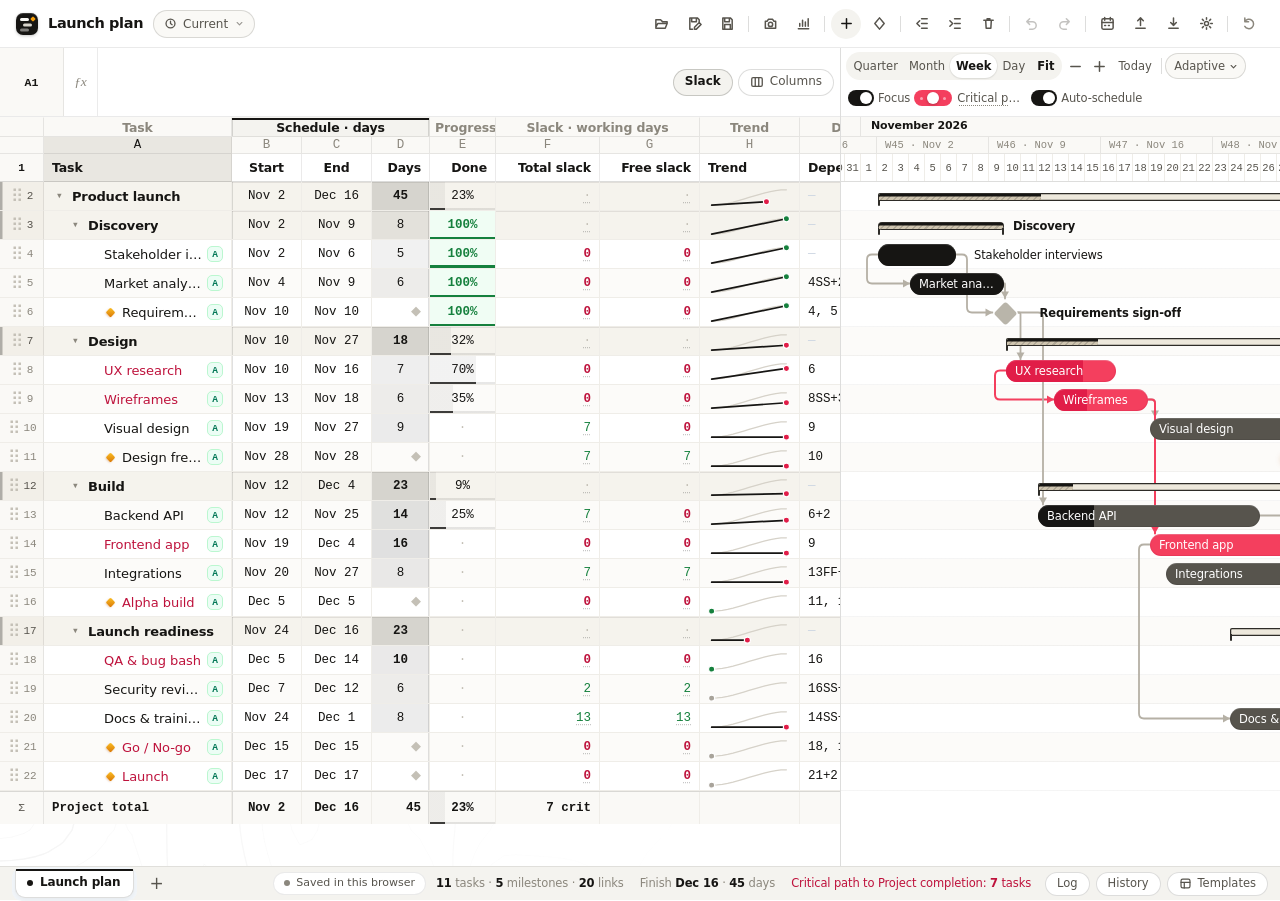
==== commit 2da49415: "Merge contour-agy-experiment into master" ====
--- a/src/project_management_tool/web/index.html
+++ b/src/project_management_tool/web/index.html
@@ -75,7 +75,7 @@
         <button id="reviewlinks" hidden>Review relationships</button>
         <span class="grow"></span>
         <label class="switch" title="Highlight the selected task's parents, children, predecessors and successors"><input type="checkbox" id="optFocus"><i></i>Focus</label>
-        <span class="critical-controls"><label class="switch crit" title="Show critical-path highlights"><input type="checkbox" id="optCrit" aria-label="Show critical path"><i></i></label><button id="critical-target" aria-haspopup="dialog">Critical path</button></span>
+        <span class="critical-controls"><span class="tri-switch" id="critmode" role="radiogroup" aria-label="Critical path mode" data-mode="show"><button type="button" role="radio" data-crit="off" aria-checked="false" aria-label="Critical path off" title="Critical path: Off"></button><button type="button" role="radio" data-crit="show" aria-checked="true" aria-label="Show critical path" title="Critical path: Show highlights"></button><button type="button" role="radio" data-crit="only" aria-checked="false" aria-label="Critical path only focus mode" title="Critical path: Only critical items (focus mode)"></button><span class="tri-thumb" aria-hidden="true"></span></span><button id="critical-target" aria-haspopup="dialog">Critical path</button></span>
         <label class="switch"><input type="checkbox" id="optAuto"><i></i>Auto-schedule</label>
       </div>
       <div class="ghead" id="ghd"><div class="ghead-in" id="ghdin"></div></div>
@@ -83,7 +83,6 @@
       <div class="gbody" id="gb">
         <div class="canvas" id="canvas">
           <svg class="bg" id="bg"></svg>
-          <div class="todayline" id="todayline"></div>
           <svg class="links" id="links"></svg>
           <div class="bars" id="bars"></div>
           <svg class="linkdrag" id="linkdrag"></svg>
@@ -98,7 +97,7 @@
     <span class="grow"></span>
     <button id="save-status" class="save-status" aria-live="polite" disabled>Loading saved projects…</button>
     <span id="stat" class="stat"></span>
-    <span class="hint">Drag bar · drag edges to resize · drag <i class="dotdemo"></i> onto another bar to link · ⌘/Ctrl+wheel zoom · drag background to pan</span>
+    <span class="hint">Double-click bar for details · drag bar · drag edges to resize · drag <i class="dotdemo"></i> onto another bar to link · ⌘/Ctrl+wheel zoom · drag background to pan</span>
     <button class="tplbtn" id="logbtn" title="View and download the diagnostic log" aria-haspopup="dialog">Log</button>
     <button class="tplbtn" id="historybtn" title="View saved app versions" disabled>History</button>
     <button class="tplbtn" id="tplbtn" title="New sheet from a template / save this sheet as one"><svg viewBox="0 0 16 16"><rect x="2.5" y="2.5" width="11" height="11" rx="2"/><path d="M2.5 6.5h11M6.5 6.5v7"/></svg>Templates</button>
--- a/src/project_management_tool/web/motion.css
+++ b/src/project_management_tool/web/motion.css
@@ -1,9 +1,10 @@
-/* Motion Brew look for the app's chrome: type, buttons, forms, tabs, dialogs and menus.
+/* Motion Brew Contour — Architectural Ink & Paper design layer for Plan.
  *
- * Loaded after styles.css and written as an override layer so the data views stay exactly as they were: grid rows, Gantt bars, links,
- * charts, delay chips and status colours are not touched here. The ideas come from https://motion-brew.com/components/contour-feature-card:
- * Geist type, warm neutrals, ink-black pill buttons with a black focus ring, hairline borders, soft shadows, grey form rows.
- * The animated contour backdrop (behind dialogs and menus, and in the bottom-left corner of the main page) is js/contour.js; this file only decides how a surface looks with and without it. */
+ * Loaded after styles.css as a complete, cohesive visual system spanning the topbar, formula bar,
+ * spreadsheet grid, interactive Gantt, bottom dock, floating menus, dialogs, and full-screen Analysis.
+ * Topographic contour canvases (js/contour.js) sit behind dialogs, menus, and the quiet bottom-left corner.
+ * Meaning-bearing semantic colors stay crisp: critical-path crimson, done/recovered emerald, milestone amber,
+ * agreed cobalt, and the active cell cursor. */
 
 @font-face{font-family:Geist;src:url(fonts/Geist-Variable.woff2) format("woff2");font-weight:100 900;font-style:normal;font-display:swap}
 @font-face{font-family:"Geist Mono";src:url(fonts/GeistMono-Variable.woff2) format("woff2");font-weight:100 900;font-style:normal;font-display:swap}
@@ -11,132 +12,623 @@
 :root{
   --sans:Geist,Inter,"SF Pro Text","Segoe UI",system-ui,-apple-system,sans-serif;
   --mono:"Geist Mono","JetBrains Mono","IBM Plex Mono",ui-monospace,SFMono-Regular,Menlo,Consolas,monospace;
-  --mb-paper:#fff; --mb-tile:#f5f5f5; --mb-tile-2:#e8e8e8; --mb-hover:#16151310;
-  --mb-ink:#161513; --mb-ink-2:#57544d; --mb-ink-3:#8b877d; --mb-line:#16151314; --mb-line-2:#1615131f;
-  --mb-ease:cubic-bezier(.4,0,.2,1);
-  --mb-shadow-xs:0 1px 2px rgba(22,21,19,.1);
-  --mb-shadow-menu:0 1px 2px rgba(22,21,19,.05),0 10px 28px -12px rgba(22,21,19,.24);
-  --mb-shadow-pop:0 1px 2px rgba(22,21,19,.05),0 16px 40px -14px rgba(22,21,19,.28);
-  --mb-shadow-dialog:0 1px 2px rgba(22,21,19,.06),0 28px 64px -18px rgba(22,21,19,.34);
-}
-body{letter-spacing:-.003em}
-/* Geist sets a little wider than Inter, so dense chrome (toolbar, strip, tabs, footer) is tracked in slightly to keep its original footprint. */
-.tools,.strip,.fbar,.sheetbar,.stat,.switch{letter-spacing:-.012em}
-
-/* ---- contour plumbing ----------------------------------------------------------------------------------------------------
- * contour.js puts a <canvas> directly behind a surface and adds .contour-on. The canvas paints the white base and the lines, so the
- * surface itself goes transparent and has to sit above the canvas. A surface that is already positioned (menus are fixed) is above
- * it by order; a dialog is not, so it becomes relative. Without the script nothing here applies and the surface stays solid white. */
+
+  /* Warm architectural paper & obsidian ink scale */
+  --mb-paper:#ffffff;
+  --mb-canvas:#faf9f6;
+  --mb-tile:#f4f3ef;
+  --mb-tile-2:#e9e7e1;
+  --mb-hover:rgba(22,21,19,.125);
+  --mb-ink:#161513;
+  --mb-ink-2:#57544d;
+  --mb-ink-3:#8b877d;
+  --mb-line:rgba(22,21,19,.085);
+  --mb-line-2:rgba(22,21,19,.145);
+
+  /* Motion & layered elevation */
+  --mb-ease:cubic-bezier(.22,1,.36,1);
+  --mb-shadow-xs:0 1px 2px rgba(22,21,19,.08),0 0 0 1px rgba(22,21,19,.04);
+  --mb-shadow-card:0 1px 2px rgba(22,21,19,.04),0 8px 24px -12px rgba(22,21,19,.10);
+  --mb-shadow-menu:0 1px 2px rgba(22,21,19,.05),0 12px 32px -10px rgba(22,21,19,.20),0 0 0 1px rgba(22,21,19,.05);
+  --mb-shadow-pop:0 2px 4px rgba(22,21,19,.05),0 18px 46px -14px rgba(22,21,19,.24),0 0 0 1px rgba(22,21,19,.05);
+  --mb-shadow-dialog:0 2px 6px rgba(22,21,19,.06),0 32px 72px -18px rgba(22,21,19,.32),0 0 0 1px rgba(22,21,19,.06);
+
+  /* Harmonized grid, Gantt & semantic tokens */
+  --ink:#161513; --muted:#6f6b62; --line:#e6e4de; --line2:#efede8; --alt:#fcfbf9; --bg:#ffffff;
+  --bar-c:#57544d; --bar-d:#161513; --sum:#383530;
+  --heat:22 21 19;
+  --hier:#161513; --up:#57544d; --down:#8b877d;
+}
+
+body{
+  letter-spacing:-.004em;
+  background:var(--mb-paper);
+  color:var(--mb-ink);
+  text-rendering:optimizeLegibility;
+}
+#app{grid-template-rows:minmax(48px,auto) auto minmax(0,1fr) 34px}
+.tools,.strip,.fbar,.sheetbar,.stat,.switch{letter-spacing:-.011em}
+
+/* ---- contour plumbing ---------------------------------------------------------------------------------------------------- */
 .contour-canvas{pointer-events:none;display:block}
 .contour-on{background:transparent !important}
 .modal.contour-on{position:relative}
-/* The page corner: the same lines growing out of the bottom-left of the work area. It sits behind everything (z-index -1, above only the
- * page background), so the grid and Gantt cover it and it shows where they are empty. contour.js sizes it from the page width and fades
- * it with a mask; it never takes the pointer and is not printed. */
 .contour-ambient{position:fixed;z-index:-1;pointer-events:none;display:block}
 @media print{.contour-ambient{display:none}}
 
-/* ---- top bar and tool strip ---------------------------------------------------------------------------------------------- */
-.topbar,.strip,.fbar{border-color:var(--mb-line)}
-.brand{font-size:14px;font-weight:600;letter-spacing:-.02em}
-.logo{background:var(--mb-ink);border-radius:7px}
-.save-status{border-radius:9999px;background:var(--mb-tile);color:var(--mb-ink-2);padding:3px 10px;font-weight:500}
-.save-status[data-state=saved]{background:#f0fdf4;color:var(--ok)}
-.save-status[data-state=error]{background:#fef2f2;color:var(--bad)}
-.sep{background:var(--mb-line-2)}
-
-.tools button,.strip button{border-radius:9999px;color:var(--mb-ink-2);font-weight:500;transition:background-color .15s var(--mb-ease),color .15s var(--mb-ease)}
-.tools button:hover,.strip button:hover{background:var(--mb-tile);color:var(--mb-ink)}
-.tools button:active,.strip button:active{background:var(--mb-tile-2)}
+/* Let the ambient contour breathe softly in empty canvas regions while keeping data rows 100% opaque */
+#main,.pane,.gx,.gbody{background:transparent}
+.g-body .pad{background:transparent}
+
+/* ---- bespoke topbar & brand mark ----------------------------------------------------------------------------------------- */
+.topbar{
+  background:var(--mb-paper);
+  border-bottom:1px solid var(--mb-line);
+  padding:8px 16px;
+  gap:8px 18px;
+}
+.brand{font-size:14.5px;font-weight:600;letter-spacing:-.025em;gap:10px}
+.brand b{color:var(--mb-ink)}
+.logo{
+  width:22px;height:22px;border-radius:7px;
+  background:var(--mb-ink);
+  box-shadow:0 1px 3px rgba(22,21,19,.24),inset 0 1px 0 rgba(255,255,255,.16);
+}
+.logo::before{
+  content:"";position:absolute;right:3.5px;top:4.5px;width:4px;height:4px;
+  background:#f59e0b;border-radius:1px;transform:rotate(45deg);
+}
+.logo::after{
+  left:4px;top:5.5px;width:9px;height:2.8px;border-radius:9999px;
+  background:#faf9f6;box-shadow:3px 5.5px 0 #d8d5cc,0 10.5px 0 rgba(250,249,246,.45);
+}
+
+.verbtn{
+  height:28px;padding:0 9px 0 10px;gap:6px;
+  border-color:var(--mb-line-2);border-radius:9999px;
+  background:var(--mb-canvas);color:var(--mb-ink-2);font-weight:500;font-size:12px;
+  transition:background-color .16s var(--mb-ease),border-color .16s var(--mb-ease),color .16s var(--mb-ease),box-shadow .16s var(--mb-ease);
+}
+.verbtn:hover{background:var(--mb-tile);border-color:rgba(22,21,19,.2);color:var(--mb-ink)}
+.verbtn:focus-visible{outline:2px solid var(--mb-ink);outline-offset:2px}
+.verbtn.previewing{background:var(--mb-ink);border-color:var(--mb-ink);color:#fff;box-shadow:0 0 0 2px rgba(22,21,19,.10)}
+.verbtn.previewing:hover{background:#2d2b28;border-color:#2d2b28;color:#fff}
+
+.sep{background:var(--mb-line-2);height:16px;margin:0 5px}
+
+.tools{gap:3px}
+.tools button,.strip button{
+  border-radius:9999px;color:var(--mb-ink-2);font-weight:500;
+  transition:background-color .15s var(--mb-ease),color .15s var(--mb-ease),transform .12s var(--mb-ease),box-shadow .15s var(--mb-ease);
+}
+.tools button{height:30px;padding:0 10px;font-size:12.5px}
+.tools button:hover,.strip button:hover{background:var(--mb-tile-2);color:var(--mb-ink)}
+.tools button:active,.strip button:active{background:#dddad2;transform:scale(.97)}
 .tools button:focus-visible,.strip button:focus-visible,.colbtn:focus-visible,.tplbtn:focus-visible,.addsheet:focus-visible,.save-status:focus-visible{outline:2px solid var(--mb-ink);outline-offset:2px}
+.tools button[data-act=add]{background:var(--mb-tile);color:var(--mb-ink)}
+.tools button[data-act=add]:hover{background:var(--mb-ink);color:#fff}
 .tools button.ghost{color:var(--mb-ink-3)}
-#slackbtn.active{color:var(--mb-ink);background:var(--mb-tile-2)}
-
-.seg{background:var(--mb-tile);border-radius:9999px;padding:2px}
-.seg button{border-radius:9999px;height:24px;padding:0 6px;color:var(--mb-ink-2)}
-.seg button.on{background:var(--mb-paper);color:var(--mb-ink);box-shadow:var(--mb-shadow-xs)}
-.seg button.fit{color:var(--mb-ink);font-weight:600}
-.strip #density{border-radius:9999px;border-color:var(--mb-line);color:var(--mb-ink-2);padding:0 8px;height:28px;width:90px;font-weight:500}
-.strip #density:hover{background:var(--mb-tile)}
+.tools button.ghost:hover{background:#fff1f2;color:#be123c}
+.tools svg,.strip svg{stroke-width:1.6}
+
+/* ---- formula bar & right timeline strip ---------------------------------------------------------------------------------- */
+.fbar{
+  background:var(--mb-paper);
+  border-bottom:1px solid var(--mb-line);
+  align-items:center;
+  padding-right:6px;
+}
+.namebox{
+  width:64px;height:100%;
+  background:var(--mb-canvas);color:var(--mb-ink);
+  font:600 11.5px var(--mono);letter-spacing:.01em;
+  border-right:1px solid var(--mb-line);
+}
+.fx{
+  width:34px;height:100%;
+  color:var(--mb-ink-3);font-size:13.5px;
+  border-right:1px solid var(--mb-line);
+}
+#fxin{
+  height:100%;padding:0 12px;
+  font:12.5px var(--mono);color:var(--mb-ink);
+  transition:background-color .15s var(--mb-ease);
+}
+#fxin:focus{background:var(--mb-canvas)}
+
+.colbtn{
+  height:27px;padding:0 11px;margin:0 0 0 5px;
+  border-color:var(--mb-line-2);border-radius:9999px;
+  background:var(--mb-paper);color:var(--mb-ink-2);font-weight:500;font-size:12px;
+  transition:background-color .15s var(--mb-ease),color .15s var(--mb-ease),border-color .15s var(--mb-ease);
+}
+.colbtn:hover{background:var(--mb-tile);color:var(--mb-ink);border-color:rgba(22,21,19,.2)}
+#slackbtn.active{color:var(--mb-ink);background:var(--mb-tile);border-color:rgba(22,21,19,.2);font-weight:600}
+
+.strip{
+  background:var(--mb-paper);
+  border-bottom:1px solid var(--mb-line);
+  padding:4px 5px;
+  gap:4px 2px;
+  min-height:36px;
+}
+.strip .sep{margin:0 1px}
+.seg{background:var(--mb-tile);border-radius:9999px;padding:2px;gap:0}
+.seg button{border-radius:9999px;height:24px;padding:0 4.5px;font-size:11.5px;color:var(--mb-ink-2)}
+.seg button:hover{background:rgba(22,21,19,.09);color:var(--mb-ink)}
+.seg button.on{background:var(--mb-paper);color:var(--mb-ink);font-weight:600;box-shadow:var(--mb-shadow-xs)}
+.seg button.fit{margin-left:1px;color:var(--mb-ink);font-weight:600}
+.strip button.icon{width:22px;height:26px}
+.strip [data-act=today]{height:26px;padding:0 5.5px;font-size:11.5px}
+.strip #density{
+  appearance:none;
+  border-radius:9999px;border:1px solid var(--mb-line-2);
+  background:var(--mb-canvas) url("data:image/svg+xml,%3Csvg xmlns='http://www.w3.org/2000/svg' viewBox='0 0 16 16'%3E%3Cpath d='M4.5 6.5L8 10l3.5-3.5' fill='none' stroke='%2357544d' stroke-width='1.6' stroke-linecap='round' stroke-linejoin='round'/%3E%3C/svg%3E") no-repeat right 6px center/11px;
+  color:var(--mb-ink-2);
+  padding:0 18px 0 8px;height:26px;width:81px;font-size:11.5px;font-weight:500;
+  transition:background-color .15s var(--mb-ease),border-color .15s var(--mb-ease),color .15s var(--mb-ease);
+}
+.strip #density:hover{background-color:var(--mb-tile);color:var(--mb-ink);border-color:rgba(22,21,19,.2)}
 .strip #density:focus-visible{outline:2px solid var(--mb-ink);outline-offset:2px}
-.colbtn,.tplbtn,.verbtn{border-color:var(--mb-line);border-radius:9999px;color:var(--mb-ink-2);font-weight:500;transition:background-color .15s var(--mb-ease),color .15s var(--mb-ease)}
-.colbtn:hover,.tplbtn:hover,.verbtn:hover{background:var(--mb-tile);color:var(--mb-ink)}
-.colbtn{height:28px;padding:0 12px}
-.tplbtn{height:26px;padding:0 11px}
-.verbtn:focus-visible{outline:2px solid var(--mb-ink);outline-offset:2px}
-.verbtn.previewing{background:#eef2ff;border-color:#a5b4fc;color:#3730a3}
-
-/* switches: grey track, ink when on, red for the critical-path switch (a status colour, not chrome) */
-.switch{color:var(--mb-ink-2);font-weight:500}
-.switch i{background:var(--mb-tile-2);width:30px;height:18px;border-radius:9999px;transition:background-color .15s var(--mb-ease)}
-.switch i::after{width:14px;height:14px;box-shadow:0 1px 2px rgba(22,21,19,.3);transition:transform .15s var(--mb-ease)}
-.switch input:checked+i{background:var(--mb-ink)}
+
+/* Full "Critical path" / "Longest path" fits cleanly while long milestone targets cap neatly so Auto-schedule stays on row 1 */
+.critical-controls{width:auto;gap:3px;margin-left:2px}
+.strip #critical-target{
+  width:auto;max-width:72px;flex:0 1 auto;
+  padding:0 1px;font-size:11.5px;font-weight:500;color:var(--mb-ink-2);
+  text-decoration-color:var(--mb-ink-3);
+}
+.strip #critical-target:hover{color:var(--mb-ink);background:transparent}
+.strip #critical-target:focus-visible{outline:2px solid var(--mb-ink);outline-offset:2px}
+.strip #critical-target.targeted{color:var(--crit-d);font-weight:600;text-decoration-color:var(--crit)}
+
+/* Switches: tactile obsidian pill track, crimson for critical path */
+.switch{color:var(--mb-ink-2);font-weight:500;font-size:11.5px;gap:4px;margin-left:2px}
+.switch i{background:var(--mb-tile-2);width:26px;height:16px;border-radius:9999px;transition:background-color .18s var(--mb-ease);box-shadow:inset 0 1px 2px rgba(22,21,19,.08)}
+.switch i::after{width:12px;height:12px;box-shadow:0 1px 3px rgba(22,21,19,.28);transition:transform .18s var(--mb-ease)}
+.switch input:checked+i{background:var(--mb-ink);box-shadow:none}
 .switch.crit input:checked+i{background:var(--crit)}
-.switch input:checked+i::after{transform:translateX(12px)}
+.switch input:checked+i::after{transform:translateX(10px)}
 .switch input:focus-visible+i,.sw input:focus-visible+i,.colpop .ci input:focus-visible+i{outline:2px solid var(--mb-ink);outline-offset:2px}
 
-/* sheet tabs */
-.sheetbar{background:var(--mb-tile);border-top-color:var(--mb-line)}
-.tab{border-radius:0 0 12px 12px;color:var(--mb-ink-2);font-weight:500;transition:background-color .15s var(--mb-ease),color .15s var(--mb-ease)}
-.tab:hover{background:var(--mb-hover)}
-.tab.on{background:var(--mb-paper);color:var(--mb-ink);font-weight:600;border-color:var(--mb-line)}
+/* Splitter: architectural drafting rule with centered grip pill on hover */
+.split::after{background:var(--mb-line-2);transition:background-color .15s var(--mb-ease),width .15s var(--mb-ease)}
+.split:hover::after,.split.on::after{background:var(--mb-ink);width:2px;left:2.5px}
+
+/* ---- spreadsheet grid (left pane) ---------------------------------------------------------------------------------------- */
+.g-band .c{
+  background:var(--mb-canvas);color:var(--mb-ink-3);
+  font:600 10.5px var(--sans);letter-spacing:-.01em;padding:0 5px;
+  border-bottom:1px solid var(--mb-line);border-right:1px solid var(--mb-line);
+}
+.g-band .c.hl{background:var(--mb-tile);color:var(--mb-ink);font-weight:600}
+.g-letters .c{
+  background:var(--mb-canvas);color:var(--mb-ink-3);
+  font:500 10px var(--mono);
+  border-right:1px solid var(--mb-line);border-bottom:1px solid var(--mb-line);
+}
+.g-letters .c.sel,.g-headrow .c.sel{background:var(--mb-tile-2);color:var(--mb-ink)}
+.g-letters .rs:hover{background:rgba(22,21,19,.22)}
+.g-headrow .c{
+  font:600 11.5px var(--sans);letter-spacing:-.01em;
+  background:var(--mb-paper);color:var(--mb-ink);
+  border-bottom:1px solid var(--mb-line-2);border-right:1px solid var(--mb-line);
+}
+.g-headrow .c.rn,.r .c.rn{background:var(--mb-canvas);color:var(--mb-ink-3);border-right:1px solid var(--mb-line);font:500 11px var(--mono)}
+.g-headrow .c.rn{color:var(--mb-ink);font-weight:600}
+.g-band .c:first-child,.g-letters .c:first-child{background:var(--mb-canvas)}
+.gx.scrolled .g-band>:nth-child(2)::after,.gx.scrolled .g-letters>:nth-child(2)::after,.gx.scrolled .g-headrow>:nth-child(2)::after,.gx.scrolled .r>:nth-child(2)::after{
+  background:linear-gradient(90deg,rgba(22,21,19,.07),transparent);
+}
+
+/* Crisp subtle group edges — obsidian top accent on the band only, delicate hairline rails down the columns */
+.c.hl-l{box-shadow:inset 1px 0 0 rgba(22,21,19,.13)}
+.c.hl-r{box-shadow:inset -1px 0 0 rgba(22,21,19,.13)}
+.c.hl-l.hl-r{box-shadow:inset 1px 0 0 rgba(22,21,19,.13),inset -1px 0 0 rgba(22,21,19,.13)}
+.g-band .c.hl-l,.g-band .c.hl-r,.g-band .c.hl-l.hl-r{box-shadow:inset 1px 0 0 rgba(22,21,19,.15),inset -1px 0 0 rgba(22,21,19,.15),inset 0 2px 0 var(--mb-ink)}
+.g-band .c.hl-l:not(.hl-r){box-shadow:inset 1px 0 0 rgba(22,21,19,.15),inset 0 2px 0 var(--mb-ink)}
+.g-band .c.hl-r:not(.hl-l){box-shadow:inset -1px 0 0 rgba(22,21,19,.15),inset 0 2px 0 var(--mb-ink)}
+.g-band .c.hl:not(.hl-l):not(.hl-r){box-shadow:inset 0 2px 0 var(--mb-ink)}
+
+/* Rows & cells */
+.r{background:var(--mb-paper)}
+.r:nth-child(even){background:var(--alt)}
+.r:hover{background:#eeede7}
+.r .c{border-right-color:var(--line2);border-bottom-color:var(--line2)}
+.r.sum{background:#f5f3ed;box-shadow:inset 0 1px 0 rgba(22,21,19,.09)}
+.r.sum .c{background-image:none}
+.r.sum .c.rn{background:#f2efe8;color:var(--mb-ink-2);box-shadow:inset 2.5px 0 0 rgba(22,21,19,.30)}
+.r.sum .c.nm{font-weight:600;letter-spacing:-.012em;color:var(--mb-ink)}
+.r.on{background:#e7e5de !important}
+.r.on .c.rn{background:var(--mb-tile-2);color:var(--mb-ink);font-weight:600;box-shadow:inset 2px 0 0 var(--mb-ink)}
+.r .c.sel{outline:2px solid var(--mb-ink);outline-offset:-2px;background-image:linear-gradient(rgba(22,21,19,.04),rgba(22,21,19,.04))}
+.gx:focus-visible{outline:2px solid var(--mb-ink);outline-offset:-2px}
+.row-drop{border-top:2.5px solid var(--mb-ink);color:var(--mb-ink);background:var(--mb-tile);border-radius:0 0 8px 8px}
+.row-drop[data-position=child]{border:2px solid var(--mb-ink);border-radius:8px}
+.task-calendar-marker{border-top-color:#d97706}
+.rowsel{background:rgba(22,21,19,.042)}
+.c.dim,.c-empty{color:#c4c0b6}
+.c.pos{color:#15803d;font-weight:500}
+.c.zero{color:#be123c;font-weight:600}
+.c.neg{color:#be123c;font-weight:700}
+.slack-cell{text-decoration-color:rgba(22,21,19,.24)}
+.slack-cell:hover{background:var(--mb-tile-2)}
+.tog{color:var(--mb-ink-3);border-radius:4px;transition:transform .14s var(--mb-ease),background-color .12s var(--mb-ease)}
+.tog:hover{background:var(--mb-tile-2);color:var(--mb-ink)}
+.dm{width:7px;height:7px;background:linear-gradient(135deg,#fbbf24,#d97706);border-radius:1.5px;box-shadow:0 1px 2px rgba(180,83,9,.28)}
+.row-handle{color:#c4c0b6;transition:color .12s var(--mb-ease),background-color .12s var(--mb-ease)}
+.row-handle:hover{color:var(--mb-ink);background:var(--mb-tile-2)}
+.editor{border:2px solid var(--mb-ink);box-shadow:0 8px 24px -6px rgba(22,21,19,.22);border-radius:2px}
+.tot{background:var(--mb-canvas) !important;border-top:1.5px solid var(--mb-line-2)}
+.tot .c{background:var(--mb-canvas);font-weight:600;color:var(--mb-ink)}
+.tot .c.rn{background:var(--mb-canvas);color:var(--mb-ink-2)}
+
+/* Refined schedule badges */
+.schedule-badge{border-radius:5px;min-width:16px;height:16px;font:600 9.5px var(--mono);border-width:1px}
+.schedule-badge.auto{background:#ecfdf5;color:#047857;border-color:#bbf7d0}
+.schedule-badge.manual{background:#fff7ed;color:#c2410c;border-color:#fed7aa}
+.schedule-badge.anchor{background:#fefce8;color:#a16207;border-color:#fde68a}
+
+/* Focus mode rails & tints (spreadsheet) */
+.r.r-up{background-image:linear-gradient(rgba(22,21,19,.055),rgba(22,21,19,.055))}
+.r.r-down{background-image:linear-gradient(rgba(22,21,19,.03),rgba(22,21,19,.03))}
+.r.r-anc,.r.r-desc{background-image:linear-gradient(rgba(22,21,19,.042),rgba(22,21,19,.042))}
+.r.dim{opacity:.24;transition:opacity .2s var(--mb-ease)}.focusing .r.dim:hover{opacity:.68}
+
+/* ---- Gantt chart (right pane) -------------------------------------------------------------------------------------------- */
+.ghead{border-bottom:1px solid var(--mb-line-2);background:var(--mb-paper)}
+.ghead .t1{background:var(--mb-canvas);color:var(--mb-ink);font-weight:600;font-size:11px;letter-spacing:-.01em;border-bottom-color:var(--mb-line);border-right-color:var(--mb-line)}
+.ghead .t2{background:var(--mb-canvas);color:var(--mb-ink-3);font:500 10.5px var(--mono);border-bottom-color:var(--mb-line);border-right-color:var(--mb-line)}
+.ghead .t3{background:var(--mb-paper);color:var(--mb-ink-2);font:500 10.5px var(--mono);border-right-color:var(--line2)}
+.ghead .t3 small{color:var(--mb-ink-3);font:600 8.5px var(--sans);letter-spacing:.03em}
+.ghead .t3.we{background:#f7f6f2;color:var(--mb-ink-3)}
+.ghead .t3.td{background:var(--mb-ink);color:#fff;font-weight:600}
+.ghead .t3.td small{color:rgba(255,255,255,.72)}
+.ghead .tdu{color:var(--mb-ink);background:var(--mb-tile);font-weight:600}
+
+
+svg.bg{
+  background:linear-gradient(to bottom,transparent calc(var(--row) - 1px),rgba(22,21,19,.042) calc(var(--row) - 1px)) 0 0/100% var(--row),
+             repeating-linear-gradient(to bottom,#ffffff 0 var(--row),var(--alt) var(--row) calc(var(--row)*2));
+}
+
+/* True 3-plane spatial depth stack inside #canvas:
+ * z:0 bg | z:1 rowsel, base/dimmed links | z:2 dimmed bars | z:3 elevated focused links (overpass)
+ * z:4 slack cushion runway | z:5 normal & focused related bars | z:6 hero selected bar | z:7 delay markers | z:8-9 dragging */
+.bars{z-index:auto}
+svg.links{z-index:1;pointer-events:none}
+svg.links-hi{z-index:3;pointer-events:none;filter:drop-shadow(0 3px 4px rgba(22,21,19,.20))}
+svg.slack-overlay{z-index:4}
+.dly-layer{z-index:7}
+svg.linkdrag{z-index:9}
+
+/* Sculpted Gantt bars: crisp pill silhouette, obsidian progress fill, clean sentence-case Geist labels */
+.bar{
+  z-index:5;
+  border-radius:9999px;
+  box-shadow:inset 0 1px 0 rgba(255,255,255,.16),inset 0 0 0 1px rgba(22,21,19,.10);
+  transition:transform .22s var(--mb-ease),box-shadow .22s var(--mb-ease),filter .22s var(--mb-ease),opacity .22s var(--mb-ease),background-color .22s var(--mb-ease);
+}
+html[data-density=auto] .bar{border-radius:9999px}
+.bar .fill{
+  box-shadow:inset 0 1px 0 rgba(255,255,255,.14);
+}
+.bar .label{
+  font:500 11px var(--sans);
+  font-variant-caps:normal;
+  letter-spacing:-.012em;
+  left:9px;right:9px;
+}
+html[data-density=auto] .bar .label{font-size:11.5px}
+.bar .label-text{top:0}
+.bar .label.out,.bar.ms .label{
+  color:var(--mb-ink);
+  background:transparent;
+  border:0;
+  border-radius:0;
+  padding:0;
+  box-shadow:none;
+  font-weight:500;
+}
+.bar.ms .label{font-weight:600;color:var(--mb-ink)}
+.bar .dly-shade{border-radius:0 9999px 9999px 0}
+.bar.selected,.bar.r-self{z-index:6}
+.bar.selected:not(.summary):not(.ms){
+  box-shadow:0 0 0 2px #fff,0 0 0 3.5px var(--mb-ink),inset 0 1px 0 rgba(255,255,255,.18);
+}
+.crit-on .bar.critical.selected:not(.summary):not(.ms){
+  box-shadow:0 0 0 2px #fff,0 0 0 3.5px var(--crit-d),inset 0 1px 0 rgba(255,255,255,.24);
+}
+.bar:hover{
+  box-shadow:0 4px 14px -2px rgba(22,21,19,.28),inset 0 1px 0 rgba(255,255,255,.2);
+}
+.bar.dragging{
+  z-index:8 !important;
+  box-shadow:0 12px 28px -4px rgba(22,21,19,.38),inset 0 1px 0 rgba(255,255,255,.22);
+}
+.crit-on .bar.critical{
+  box-shadow:inset 0 1px 0 rgba(255,255,255,.24),inset 0 0 0 1px rgba(190,18,60,.18);
+}
+.crit-on .bar.critical:hover{
+  box-shadow:0 4px 14px -2px rgba(225,29,72,.38),inset 0 1px 0 rgba(255,255,255,.28);
+}
+
+/* Bucket / Summary rows: light warm-sandstone architectural caliper beam — unmistakable from dark rounded task pills */
+.bar.summary,.crit-on .bar.summary.critical{
+  height:8px;margin-top:calc((var(--bar) - 8px) / 2);
+  border-radius:2px 2px 0 0;
+  background:#ede8dc;
+  box-shadow:inset 0 0 0 1.25px #2e2c28;
+}
+.bar.summary::before,.bar.summary::after{
+  top:6px;width:2px;height:7px;border:0;background:#2e2c28;border-radius:0 0 1px 1px;
+}
+.bar.summary::before{left:0}
+.bar.summary::after{right:0}
+.bar.summary .fill,.crit-on .bar.summary.critical .fill{
+  top:1px;bottom:1px;left:1px;max-width:calc(100% - 2px);
+  background:repeating-linear-gradient(135deg,rgba(22,21,19,.16) 0 1.5px,transparent 1.5px 4.5px),#cfc5b0;
+  border-radius:1px 0 0 0;
+  box-shadow:inset 0 2.5px 0 #161513;
+}
+.bar.summary .label{
+  left:calc(100% + 9px);top:calc((8px - var(--bar)) / 2);
+  color:var(--mb-ink);font-weight:600;font-size:11px;letter-spacing:-.015em;
+  background:transparent;border:0;border-radius:0;
+  padding:0;box-shadow:none;
+}
+.bar.summary:hover{box-shadow:inset 0 0 0 1.5px #161513,0 2px 6px rgba(22,21,19,.12)}
+
+/* Faceted milestone diamonds */
+.bar.ms{box-shadow:none}
+.bar.ms::before{
+  background:linear-gradient(135deg,#fbbf24 0%,#d97706 100%);
+  border-radius:3px;
+  box-shadow:0 0 0 1.5px #fff,0 2px 6px rgba(180,83,9,.28);
+  transition:transform .2s var(--mb-ease),box-shadow .2s var(--mb-ease),opacity .2s var(--mb-ease);
+}
+.bar.ms:hover::before{transform:scale(1.1);box-shadow:0 0 0 2px #fff,0 4px 12px rgba(180,83,9,.42)}
+.bar.ms.selected::before{box-shadow:0 0 0 2px #fff,0 0 0 3.5px var(--mb-ink)}
+.bar.ms.done::before{background:#b9b5aa;box-shadow:0 0 0 1.5px #fff}
+.crit-on .bar.ms.critical::before{background:var(--crit);box-shadow:0 0 0 1.5px #fff,0 2px 8px rgba(225,29,72,.35)}
+
+.bar .dot{border-color:var(--mb-ink-3);box-shadow:0 1px 3px rgba(22,21,19,.18)}
+.bar .dot:hover,.bar .dot.target{background:var(--mb-ink);border-color:var(--mb-ink)}
+.bar .prog{border-bottom-color:var(--mb-ink)}
+
+/* Dependency links: warm stone base, overpass white halo + obsidian/crimson focus */
+.lk .halo{fill:none;stroke:rgba(255,255,255,.92);stroke-width:5.5;stroke-linecap:round;stroke-linejoin:round;pointer-events:none}
+.lk .vis{stroke:#b5b0a5;stroke-width:1.8}.lk .ah{fill:#b5b0a5}
+.lk:hover .vis{stroke:var(--mb-ink);stroke-width:2.3}.lk:hover .ah{fill:var(--mb-ink)}
+.crit-on .lk.crit .vis{stroke:var(--crit);stroke-width:2}.crit-on .lk.crit .ah{fill:var(--crit)}
+.lk.viol .vis{stroke:#d97706}.lk.viol .ah{fill:#d97706}
+.lk.sel .vis{stroke:var(--mb-ink);stroke-width:2.6}.lk.sel .ah{fill:var(--mb-ink)}
+.lk.r-up .vis{stroke:var(--mb-ink);stroke-width:2.2}.lk.r-up .ah{fill:var(--mb-ink)}
+.lk.r-down .vis{stroke:#57544d;stroke-width:2.2}.lk.r-down .ah{fill:#57544d}
+.crit-on .lk.crit.r-up .vis,.crit-on .lk.crit.r-down .vis{stroke:var(--crit)}.crit-on .lk.crit.r-up .ah,.crit-on .lk.crit.r-down .ah{fill:var(--crit)}
+
+/* ---- Focus mode: 3-plane spatial relief (receded blueprint vs lifted chain vs floating hero) ---- */
+.focusing .rowsel{
+  background:linear-gradient(to bottom,rgba(22,21,19,.04),rgba(22,21,19,.072),rgba(22,21,19,.04));
+  box-shadow:inset 0 1px 0 rgba(22,21,19,.07),inset 0 -1px 0 rgba(22,21,19,.07);
+}
+/* Plane 0: heavily receded ghosted blueprint layer (dimmed items + non-selected bucket/summary indicators) */
+.focusing .bar.dim,.focusing .bar.summary:not(.r-self){z-index:2;filter:grayscale(1)}
+.focusing .bar.dim:not(.summary):not(.ms){
+  background:rgba(22,21,19,.065) !important;
+  box-shadow:inset 0 0 0 1px rgba(22,21,19,.08) !important;
+}
+.focusing .bar.dim .fill{opacity:.10;box-shadow:none}
+.focusing .bar.dim .label,.focusing .bar.summary:not(.r-self) .label{color:rgba(22,21,19,.28);background:transparent;border-color:transparent;box-shadow:none}
+.focusing .bar.summary:not(.r-self),.focusing.crit-on .bar.summary.critical:not(.r-self){
+  background:rgba(22,21,19,.045);box-shadow:inset 0 0 0 1px rgba(22,21,19,.10);transform:none;filter:grayscale(1);
+}
+.focusing .bar.summary:not(.r-self)::before,.focusing .bar.summary:not(.r-self)::after{background:rgba(22,21,19,.13)}
+.focusing .bar.summary:not(.r-self) .fill{opacity:.12;box-shadow:none}
+.focusing .bar.ms.dim::before{opacity:.15;box-shadow:none}
+.focusing .bar.dim:hover,.focusing .bar.summary:not(.r-self):hover{filter:grayscale(.35)}
+.focusing .bar.dim:hover:not(.summary):not(.ms){background:rgba(22,21,19,.16) !important}
+.focusing .bar.dim:hover .label,.focusing .bar.summary:not(.r-self):hover .label{color:var(--mb-ink-2)}
+.focusing .lk.dim{opacity:.07}
+.focusing .lk.dim .vis{stroke:#8b877d !important}.focusing .lk.dim .ah{fill:#8b877d !important}
+
+/* Plane 1: lifted related chain with directional drop shadows */
+.focusing .bar:not(.dim):not(.summary):not(.ms){
+  transform:translateY(-.75px);
+  box-shadow:0 3px 8px -2px rgba(22,21,19,.24),0 8px 18px -6px rgba(22,21,19,.16),inset 0 1px 0 rgba(255,255,255,.22);
+}
+.focusing.crit-on .bar.critical:not(.dim):not(.summary):not(.ms){
+  box-shadow:0 3px 10px -2px rgba(225,29,72,.30),0 8px 20px -6px rgba(225,29,72,.20),inset 0 1px 0 rgba(255,255,255,.28);
+}
+.focusing .bar.ms:not(.dim)::before{
+  transform:scale(1.06);
+  box-shadow:0 0 0 2px #fff,0 4px 10px -1px rgba(22,21,19,.28);
+}
+.focusing .bar.ms.done:not(.dim)::before{
+  background:#6f6b62;
+  box-shadow:0 0 0 2px #fff,0 4px 10px -1px rgba(22,21,19,.26);
+}
+
+/* Plane 2: floating focal hero bar (r-self) */
+.focusing .bar.r-self:not(.summary):not(.ms){
+  transform:translateY(-1.25px);
+  box-shadow:0 0 0 2px #fff,0 0 0 3.5px var(--mb-ink),0 8px 20px -4px rgba(22,21,19,.34),0 18px 34px -10px rgba(22,21,19,.22),inset 0 1px 0 rgba(255,255,255,.26);
+}
+.focusing.crit-on .bar.critical.r-self:not(.summary):not(.ms){
+  box-shadow:0 0 0 2px #fff,0 0 0 3.5px var(--crit-d),0 8px 20px -4px rgba(225,29,72,.38),0 18px 34px -10px rgba(225,29,72,.24),inset 0 1px 0 rgba(255,255,255,.32);
+}
+.focusing .bar.ms.r-self::before{
+  transform:scale(1.14);
+  box-shadow:0 0 0 2px #fff,0 0 0 3.5px var(--mb-ink),0 8px 18px -2px rgba(22,21,19,.34);
+}
+.focusing .bar.summary.r-self{
+  transform:translateY(-1.25px);
+  filter:drop-shadow(0 5px 9px rgba(22,21,19,.22));
+}
+
+.focusleg{
+  background:rgba(255,255,255,.94);
+  border:1px solid var(--mb-line-2);
+  border-radius:9999px;
+  padding:6px 15px;
+  color:var(--mb-ink-2);
+  box-shadow:var(--mb-shadow-menu);
+  font-size:11.5px;
+}
+.focusleg b{color:var(--mb-ink-3);letter-spacing:.06em;font-size:10px}
+.focusleg em{color:var(--mb-ink);font-family:var(--mono);font-size:11px}
+.focusleg i{width:10px;height:6px;border-radius:9999px}
+
+/* Slack overlay: original solid-free / dashed-total tail geometry in crisp emerald green */
+.slack-overlay .slack-free{fill:rgba(21,128,61,.55)}
+.slack-overlay .slack-total{stroke:rgba(21,128,61,.55)}
+.slack-overlay .slack-cap{stroke:rgba(21,128,61,.72)}
+.slack-overlay text{font:600 10.5px var(--mono);fill:#15803d}
+.slack-key .free-key::before{background:rgba(21,128,61,.55)}
+.slack-key .total-key::before{background:repeating-linear-gradient(90deg,rgba(21,128,61,.6) 0 4px,transparent 4px 7px)}
+
+/* ---- bottom sheetbar dock ------------------------------------------------------------------------------------------------ */
+.sheetbar{
+  background:var(--mb-tile);
+  border-top:1px solid var(--mb-line);
+  padding:0 12px;
+  gap:6px;
+}
+.tabs{gap:3px;align-items:flex-start}
+.tab{
+  height:29px;margin-top:-1px;padding:0 13px 0 11px;
+  border:1px solid transparent;border-top:0;border-radius:0 0 10px 10px;
+  color:var(--mb-ink-2);font-weight:500;font-size:12px;
+  transition:background-color .15s var(--mb-ease),color .15s var(--mb-ease),box-shadow .15s var(--mb-ease);
+}
+.tab:hover{background:var(--mb-hover);color:var(--mb-ink)}
+.tab.on{
+  background:var(--mb-paper);color:var(--mb-ink);font-weight:600;
+  border-color:var(--mb-line-2);border-top:0;
+  box-shadow:inset 0 2px 0 var(--mb-ink),0 2px 6px -2px rgba(22,21,19,.08);
+}
+.tab .sd{width:6px;height:6px;background:var(--mb-ink-3);opacity:1}
+.tab.on .sd{background:var(--mb-ink)}
 .tab input{border-bottom-color:var(--mb-ink)}
 .tab.drop-l{box-shadow:inset 2px 0 0 var(--mb-ink)}.tab.drop-r{box-shadow:inset -2px 0 0 var(--mb-ink)}
-.addsheet{border-radius:9999px;color:var(--mb-ink-2)}
-.addsheet:hover{background:var(--mb-hover);color:var(--mb-ink)}
-.stat{color:var(--mb-ink-3)}.stat b{color:var(--mb-ink)}.hint{color:var(--mb-ink-3)}
-
-/* toast, tooltip and the file-window hint */
-.tip,.toast,.chooserhint{background:var(--mb-ink);font-family:var(--sans);letter-spacing:0}
-.tip{border-radius:10px}
+
+.addsheet{border-radius:9999px;color:var(--mb-ink-2);width:24px;height:24px;transition:background-color .15s var(--mb-ease),color .15s var(--mb-ease)}
+.addsheet:hover{background:var(--mb-tile-2);color:var(--mb-ink)}
+
+.save-status{
+  display:inline-flex;align-items:center;gap:6px;
+  border-radius:9999px;background:var(--mb-paper);border:1px solid var(--mb-line);
+  color:var(--mb-ink-2);padding:3px 10px;font-weight:500;font-size:11px;
+}
+.save-status::before{content:"";width:6px;height:6px;border-radius:50%;background:var(--mb-ink-3);flex:none}
+.save-status[data-state=saved]{background:#f0fdf4;border-color:#bbf7d0;color:var(--ok)}
+.save-status[data-state=saved]::before{background:#16a34a}
+.save-status[data-state=saving]::before{background:#f59e0b}
+.save-status[data-state=error]{background:#fef2f2;border-color:#fecaca;color:var(--bad)}
+.save-status[data-state=error]::before{background:#dc2626}
+
+.stat{color:var(--mb-ink-3);font-size:11.5px;gap:12px}
+.stat b{color:var(--mb-ink);font-weight:600;font-variant-numeric:tabular-nums}
+.stat .cr{color:#be123c}
+.hint{color:var(--mb-ink-3)}
+
+.tplbtn{
+  height:24px;padding:0 11px;
+  border:1px solid var(--mb-line-2);border-radius:9999px;
+  background:var(--mb-paper);color:var(--mb-ink-2);font-weight:500;font-size:11.5px;
+  transition:background-color .15s var(--mb-ease),color .15s var(--mb-ease),border-color .15s var(--mb-ease);
+}
+.tplbtn:hover{background:var(--mb-paper);color:var(--mb-ink);border-color:rgba(22,21,19,.24);box-shadow:var(--mb-shadow-xs)}
+
+/* ---- banners, toasts, tooltips ------------------------------------------------------------------------------------------- */
+.robanner{border-bottom-color:var(--mb-line);font-size:12.5px}
+.robanner button{border-radius:9999px;padding:4px 13px;font-weight:500}
+.verbanner{background:var(--mb-tile);border-bottom-color:var(--mb-line-2);color:var(--mb-ink)}
+.verbanner button{border-color:var(--mb-line-2);background:var(--mb-paper);color:var(--mb-ink)}
+.verbanner button:hover{background:var(--mb-tile-2)}
+.verbanner .vb-exit{background:var(--mb-ink);border-color:var(--mb-ink);color:#fff}
+.verbanner .vb-exit:hover{background:#2d2b28}
+.previewing .gbody{background-image:repeating-linear-gradient(135deg,rgba(22,21,19,.028) 0 10px,transparent 10px 20px)}
+
+.tip,.toast,.chooserhint{background:var(--mb-ink);font-family:var(--sans);letter-spacing:0;box-shadow:var(--mb-shadow-pop)}
+.tip{border-radius:10px;padding:7px 11px}
+.tip span{color:#b9b5aa}
 .toast{border-radius:9999px;padding:9px 18px;font-weight:500}
 .chooserhint{border-radius:9999px}
 .chooserhint button{border-radius:9999px}
 
-/* ---- dialogs -------------------------------------------------------------------------------------------------------------- */
-/* No backdrop blur: the contour canvas repaints every frame, which makes the browser re-blur the whole page behind the dialog each time (about 80 ms a frame in software rendering). A plain scrim costs nothing. */
-.modal-back{background:rgba(22,21,19,.4);backdrop-filter:none}
-.modal{background:var(--mb-paper);border:1px solid var(--mb-line);border-radius:24px;box-shadow:var(--mb-shadow-dialog);color:var(--mb-ink)}
-.m-head{padding:20px 24px 4px;border-bottom:0}
-.m-head b{font-size:17px;font-weight:600;letter-spacing:-.03em}
-.m-x{width:32px;height:32px;border-radius:9999px;color:var(--mb-ink-2);font-size:22px;transition:background-color .15s var(--mb-ease)}
+/* ---- dialogs (living contour surfaces) ----------------------------------------------------------------------------------- */
+@keyframes mb-scrim-in{from{opacity:0}to{opacity:1}}
+.modal-back{background:rgba(22,21,19,.42);backdrop-filter:none;animation:mb-scrim-in .16s var(--mb-ease)}
+.modal{
+  background:var(--mb-paper);
+  border:1px solid var(--mb-line);
+  border-radius:24px;
+  box-shadow:var(--mb-shadow-dialog);
+  color:var(--mb-ink);
+}
+.m-head{padding:22px 26px 6px;border-bottom:0}
+.m-head b{font-size:18px;font-weight:600;letter-spacing:-.03em}
+.m-x{
+  width:32px;height:32px;border-radius:9999px;color:var(--mb-ink-2);font-size:21px;
+  display:inline-flex;align-items:center;justify-content:center;
+  transition:background-color .15s var(--mb-ease),color .15s var(--mb-ease);
+}
 .m-x:hover{background:var(--mb-hover);color:var(--mb-ink)}
 .m-x:focus-visible{outline:2px solid var(--mb-ink);outline-offset:2px}
-.m-body{padding:14px 24px 24px;gap:16px}
-.calendar-modal .m-head{padding:16px 24px 2px}
-.calendar-modal .m-body{padding:10px 24px;gap:10px}
-.calendar-modal .calendar-panel{gap:10px}
-.calendar-modal .calendar-section{padding:10px 14px 12px}
-.calendar-modal .calendar-section legend{margin-bottom:8px}
-.calendar-footer{border-top-color:var(--mb-line);border-radius:0 0 24px 24px;padding:14px 24px;background:transparent}
-.modal .m-body h3,.modal h3{font-size:14px;font-weight:600;letter-spacing:-.01em}
+.m-body{padding:14px 26px 26px;gap:16px}
+.calendar-modal .m-head{padding:15px 26px 2px}
+.calendar-modal .m-body{padding:10px 26px;gap:9px}
+.calendar-modal .calendar-panel{gap:9px}
+.calendar-modal .calendar-section{padding:10px 14px 11px}
+.calendar-modal .calendar-section legend{margin-bottom:7px}
+.calendar-footer{border-top-color:var(--mb-line);border-radius:0 0 24px 24px;padding:12px 26px;background:transparent}
+.modal .m-body h3,.modal h3{font-size:14px;font-weight:600;letter-spacing:-.015em}
 .help,.mut,.sub,.dly-sub,.dly-note{color:var(--mb-ink-2)}
-.help{font-size:13px;line-height:1.55}
+.help{font-size:13px;line-height:1.58}
 .mut,.sub{font-size:12.5px}
-code{background:var(--mb-tile);border-radius:6px;color:var(--mb-ink)}
+code{background:var(--mb-tile);border-radius:6px;color:var(--mb-ink);padding:2px 6px}
 .set-err{color:#be123c}
 
-/* forms: grey rows, black focus ring */
+/* Forms: warm stone tiles, obsidian focus ring */
 .fld{gap:6px}
 .fld>span,.dly-pop .fld>span{font-size:12px;font-weight:500;color:var(--mb-ink-2)}
-.fld input,.fld textarea,.fld select,.im-name input,.dly-addrow input,.tplpop .trow input{border:1px solid transparent;background:var(--mb-tile);border-radius:12px;padding:9px 12px;color:var(--mb-ink);font:13px var(--sans);transition:background-color .15s var(--mb-ease),border-color .15s var(--mb-ease),box-shadow .15s var(--mb-ease)}
+.fld input,.fld textarea,.fld select,.im-name input,.dly-addrow input,.tplpop .trow input,#dly-date{
+  border:1px solid transparent;background:var(--mb-tile);border-radius:12px;padding:9px 12px;
+  color:var(--mb-ink);font:13px var(--sans);
+  transition:background-color .15s var(--mb-ease),border-color .15s var(--mb-ease),box-shadow .15s var(--mb-ease);
+}
 .fld textarea{font-family:var(--mono);font-size:12px}
-.fld input:hover,.fld textarea:hover,.fld select:hover{background:#efefef}
-.fld input:focus,.fld textarea:focus,.fld select:focus,.im-name input:focus,.dly-addrow input:focus,.tplpop .trow input:focus{background:var(--mb-paper);border-color:var(--mb-ink);box-shadow:0 0 0 3px rgba(22,21,19,.1);outline:0}
+.fld input:hover,.fld textarea:hover,.fld select:hover{background:#eeede8}
+.fld input:focus,.fld textarea:focus,.fld select:focus,.im-name input:focus,.dly-addrow input:focus,.tplpop .trow input:focus,#dly-date:focus{
+  background:var(--mb-paper);border-color:var(--mb-ink);box-shadow:0 0 0 3px rgba(22,21,19,.09);outline:0;
+}
 .fld input::placeholder,.fld textarea::placeholder,.dly-addrow input::placeholder{color:var(--mb-ink-3)}
 .fld input[type=date],.fld input[type=number],.fld input[inputmode=numeric]{font-family:var(--mono);font-size:12px}
-.fld select,.dly-pop select{appearance:none;padding-right:34px;background:var(--mb-tile) url("data:image/svg+xml,%3Csvg xmlns='http://www.w3.org/2000/svg' viewBox='0 0 16 16'%3E%3Cpath d='M4.5 6.5L8 10l3.5-3.5' fill='none' stroke='%2357544d' stroke-width='1.6' stroke-linecap='round' stroke-linejoin='round'/%3E%3C/svg%3E") no-repeat right 10px center/14px}
+.fld select,.dly-pop select{
+  appearance:none;padding-right:34px;
+  background:var(--mb-tile) url("data:image/svg+xml,%3Csvg xmlns='http://www.w3.org/2000/svg' viewBox='0 0 16 16'%3E%3Cpath d='M4.5 6.5L8 10l3.5-3.5' fill='none' stroke='%2357544d' stroke-width='1.6' stroke-linecap='round' stroke-linejoin='round'/%3E%3C/svg%3E") no-repeat right 10px center/14px;
+}
 .fld select:focus,.dly-pop select:focus{background-color:var(--mb-paper)}
-.tplpop .trow input{height:32px;padding:0 12px;border-radius:9999px}
+.tplpop .trow input{height:34px;padding:0 13px;border-radius:9999px}
 .chk{color:var(--mb-ink)}
 .modal :is(input[type=radio],input[type=checkbox]),.dly-pop :is(input[type=radio],input[type=checkbox]),.chk input,.vcheck input,.export-option input,.calendar-week input{accent-color:var(--mb-ink)}
 
-/* buttons: ink pill for the main action, grey pill for the rest */
-.modal button:not(.m-x):not(.lnk):not(.var):not(.chip2):not(.x){border:1px solid transparent;background:var(--mb-tile);color:var(--mb-ink);border-radius:9999px;padding:0 16px;min-height:34px;font:500 13px var(--sans);transition:background-color .15s var(--mb-ease),color .15s var(--mb-ease)}
+/* Buttons: obsidian pill for primary, warm stone pill for secondary */
+.modal button:not(.m-x):not(.lnk):not(.var):not(.chip2):not(.x){
+  border:1px solid transparent;background:var(--mb-tile);color:var(--mb-ink);
+  border-radius:9999px;padding:0 17px;min-height:35px;font:500 13px var(--sans);
+  transition:background-color .15s var(--mb-ease),color .15s var(--mb-ease),transform .12s var(--mb-ease);
+}
 .modal button:not(.m-x):not(.lnk):not(.var):not(.chip2):not(.x):hover:not(:disabled){background:var(--mb-tile-2)}
+.modal button:not(.m-x):not(.lnk):not(.var):not(.chip2):not(.x):active:not(:disabled){transform:scale(.98)}
 .modal button:disabled,.dly-actions button:disabled{opacity:.45;cursor:not-allowed}
-.primary{background:var(--mb-ink) !important;color:#fff !important;border-color:var(--mb-ink) !important;transition:background-color .15s var(--mb-ease),opacity .15s var(--mb-ease)}
-.primary:hover:not(:disabled){background:#35332f !important;border-color:#35332f !important}
+.primary{
+  background:var(--mb-ink) !important;color:#fff !important;border-color:var(--mb-ink) !important;
+  box-shadow:0 2px 8px -2px rgba(22,21,19,.32);
+  transition:background-color .15s var(--mb-ease),opacity .15s var(--mb-ease),transform .12s var(--mb-ease);
+}
+.primary:hover:not(:disabled){background:#2d2b28 !important;border-color:#2d2b28 !important}
 .modal :focus-visible,.dly-pop :focus-visible,.expmenu :focus-visible,.tplpop :focus-visible{outline:2px solid var(--mb-ink);outline-offset:2px}
 .lnk{color:var(--mb-ink);font-weight:500}
 .lnk.red{color:#be123c}
@@ -145,31 +637,32 @@
 .calendar-modal .calendar-holiday-add input,.calendar-modal .calendar-holiday-add button{height:38px}
 .calendar-row-actions button{font-size:12px !important;padding:0 12px !important}
 
-/* segmented tabs inside dialogs */
+/* Segmented tabs & chips inside dialogs */
 .tabs.calendar-tabs,.modal .tabs{background:var(--mb-tile);border-radius:9999px;padding:3px}
 .modal .tabs button{border-radius:9999px !important;padding:6px 16px !important;color:var(--mb-ink-2);font-weight:500;min-height:0}
 .modal .tabs button.on{background:var(--mb-paper) !important;color:var(--mb-ink);box-shadow:var(--mb-shadow-xs)}
 
-/* chips and choices */
 .chip2{border-color:transparent;background:var(--mb-tile);color:var(--mb-ink-2);border-radius:9999px;padding:6px 13px;font-weight:500;transition:background-color .15s var(--mb-ease),color .15s var(--mb-ease)}
 .chip2:hover{background:var(--mb-tile-2)}
 .chip2:has(input:checked),.chip2.on{background:var(--mb-ink);border-color:var(--mb-ink);color:#fff}
-.chip2:has(input:checked) em,.chip2.on em{color:#ffffffb3}
+.chip2:has(input:checked) em,.chip2.on em{color:rgba(255,255,255,.72)}
 .chip2.off{background:var(--mb-tile);border:1px dashed var(--mb-line-2);color:var(--mb-ink-3)}
 .chip2:has(input:focus-visible){outline:2px solid var(--mb-ink);outline-offset:2px}
-.calendar-week label{border-color:transparent;background:var(--mb-tile);border-radius:9999px;color:var(--mb-ink-2);font-weight:500}
+
+.calendar-week label{border-color:transparent;background:var(--mb-tile);border-radius:9999px;color:var(--mb-ink-2);font-weight:500;position:relative;transition:background-color .14s var(--mb-ease),color .14s var(--mb-ease)}
 .calendar-week label:has(input:checked){background:var(--mb-ink);border-color:var(--mb-ink);color:#fff}
 .calendar-section .calendar-week label{background:var(--mb-paper)}
 .calendar-week input{position:absolute;opacity:0;width:1px;height:1px;margin:0}
-.calendar-week label{position:relative}
 .calendar-week label:has(input:focus-visible){outline:2px solid var(--mb-ink);outline-offset:2px}
 
-/* cards inside dialogs: tiles, not bordered boxes. Controls sitting on a tile turn white so they still read as controls. */
+/* Cards & tiles inside dialogs */
 .calendar-section,.calendar-preview,.calendar-reset,.slack-metrics section,.im-sheet,.im-drop,.dly-opt,.dly-choice,.rem-empty,.dly-cause-row{border:0;border-radius:16px;background:var(--mb-tile)}
 .calendar-section{padding:14px 16px 16px}
 .calendar-section legend{float:left;width:100%;padding:0;margin:0 0 10px;color:var(--mb-ink);font-size:13px;font-weight:600}
 .calendar-section legend+*{clear:both}
-.calendar-section :is(input,select,textarea),.calendar-preview :is(input,select),.im-sheet :is(input,select),.dly-opt.on :is(input,select),.dly-choice :is(input,select),.dly-cause-row input{background-color:var(--mb-paper)}
+.calendar-section :is(input,select,textarea),.calendar-preview :is(input,select),.im-sheet :is(input,select),.dly-cause-row input{background-color:var(--mb-paper)}
+.dly-opt.on :is(input,select),.dly-choice.on :is(input,select){background-color:var(--mb-canvas);border-color:var(--mb-line-2)}
+.dly-opt.on :is(input,select):focus,.dly-choice.on :is(input,select):focus{background-color:var(--mb-paper);border-color:var(--mb-ink)}
 .modal :is(.calendar-section,.calendar-preview,.calendar-reset,.im-sheet,.dly-opt,.dly-choice) button:not(.m-x):not(.lnk):not(.var):not(.chip2):not(.x){background:var(--mb-paper)}
 .modal :is(.calendar-section,.calendar-preview,.calendar-reset,.im-sheet,.dly-opt,.dly-choice) button:not(.m-x):not(.lnk):not(.var):not(.chip2):not(.x):hover:not(:disabled){background:var(--mb-tile-2)}
 .im-sheet.on,.dly-opt.on,.dly-choice.on{background:var(--mb-paper);box-shadow:0 0 0 1.5px var(--mb-ink)}
@@ -177,7 +670,8 @@
 .im-drop{border:1.5px dashed var(--mb-line-2);background:transparent;color:var(--mb-ink-2)}.im-drop b{color:var(--mb-ink)}
 .modal-back.drop .modal{outline:3px dashed var(--mb-ink)}
 .dly-opt:not(.on){background:var(--mb-tile);border:0}
-.dly-opt:not(.on) .dly-fields input,.dly-opt:not(.on) .dly-fields select{background-color:#ebebe8;border-color:transparent}
+.dly-opt:not(.on) .dly-fields input,.dly-opt:not(.on) .dly-fields select{background-color:#eae8e2;border-color:transparent}
+.dly-cause-row{padding:8px 12px}
 .dly-cause-row.retired{background:var(--mb-tile);color:var(--mb-ink-3)}
 .dly-cause-row.moving{background:var(--mb-paper);box-shadow:var(--mb-shadow-pop)}
 .dly-cause-row button{border:0;background:var(--mb-paper);border-radius:9999px;padding:5px 14px;font:500 12px var(--sans)}
@@ -185,22 +679,26 @@
 .dly-rename{border-color:var(--mb-ink);border-radius:8px}
 .dly-grip,.dly-use{color:var(--mb-ink-3)}
 .calendar-state,.calendar-week-label{background:var(--mb-tile-2);color:var(--mb-ink-2);border-radius:9999px;padding:3px 10px}
-.calendar-state.custom{background:#ede9fe;color:#6d28d9}
+.calendar-state.custom{background:#fef3c7;color:#92400e}
+.calendar-changes .is-target{background:var(--mb-tile)}
+.calendar-holiday-list:focus-visible,.calendar-reset-holidays:focus-visible{outline:2px solid var(--mb-ink);outline-offset:2px}
+.relationship-form select{border:1px solid transparent;background:var(--mb-tile);border-radius:12px;color:var(--mb-ink)}
+.relationship-form select:focus{background:var(--mb-paper);border-color:var(--mb-ink);box-shadow:0 0 0 3px rgba(22,21,19,.09);outline:0}
 .calendar-empty{background:var(--mb-tile);border-radius:16px}
 .calendar-changes th{background:var(--mb-tile)}
 .calendar-changes th,.calendar-changes td,.task-calendars-table th,.task-calendars-table td,.calendar-holiday{border-color:var(--mb-line)}
 .task-calendars-table th{background:var(--mb-paper)}
 .rem-warn,.vwarn,.im-warns,.slack-warning{border-radius:14px}
-.history-entry{border-color:transparent;background:var(--mb-tile);border-radius:14px}
-.history-entry.on{background:var(--mb-paper);border-color:var(--mb-ink)}
-
-/* ---- menus and popovers --------------------------------------------------------------------------------------------------
- * Small context menus float lightly; the larger popovers (templates, columns, versions, delay) float like a dialog. */
+.history-entry{border-color:transparent;background:var(--mb-tile);border-radius:14px;transition:background-color .14s var(--mb-ease),border-color .14s var(--mb-ease)}
+.history-entry.on{background:var(--mb-paper);border-color:var(--mb-ink);box-shadow:var(--mb-shadow-xs)}
+.sticky-actions{background:transparent;border-top-color:var(--mb-line)}
+
+/* ---- floating menus & popovers ------------------------------------------------------------------------------------------- */
 .ctxmenu,.expmenu,.colpop,.tplpop,.task-menu,.pplist,.dly-pop{background:var(--mb-paper);border:1px solid var(--mb-line);color:var(--mb-ink)}
 .ctxmenu,.task-menu,.pplist{border-radius:16px;box-shadow:var(--mb-shadow-menu)}
 .expmenu,.colpop{border-radius:18px;box-shadow:var(--mb-shadow-pop);padding:8px}
 .tplpop,.dly-pop{border-radius:24px;box-shadow:var(--mb-shadow-pop)}
-.tplpop{padding:14px}
+.tplpop{padding:16px}
 .dly-pop{padding:18px 20px 16px}
 .ctxmenu,.task-menu{padding:6px}
 
@@ -210,12 +708,13 @@
 .ctxmenu button.danger{color:#be123c}
 .ctxmenu hr,.task-menu [role=separator]{border-color:var(--mb-line);background:var(--mb-line)}
 .ctxmenu hr{background:transparent}
-.task-menu button{background:transparent;padding:8px 11px}
+.task-menu button{background:transparent;padding:8px 11px;font-weight:450}
 .task-menu button:hover,.task-menu button:focus-visible{background:var(--mb-hover);outline:2px solid var(--mb-ink);outline-offset:-2px}
 .task-menu button:hover:not(:focus-visible){outline:0}
 .task-menu button:disabled{background:transparent;color:var(--mb-ink-3)}
 .task-menu-title,.expmenu .ttl,.tplpop .ttl,.colpop .ttl,.tplpop .note,.vermenu .vempty,.ppnote{color:var(--mb-ink-3);font-weight:500}
-.task-menu kbd{font-family:var(--mono);color:var(--mb-ink-3)}
+.task-menu kbd{font-family:var(--mono);color:var(--mb-ink-3);background:var(--mb-tile);padding:1px 6px;border-radius:5px;font-size:10px}
+.task-menu button:hover kbd,.task-menu button:focus-visible kbd{background:rgba(255,255,255,.65);color:var(--mb-ink-2)}
 .expmenu .ttl{letter-spacing:.06em}
 .expmenu button{padding:8px 11px}
 .expmenu button b{font-weight:600;letter-spacing:-.005em}.expmenu button span{color:var(--mb-ink-2)}
@@ -229,10 +728,13 @@
 .colpop .ci input:checked+i{background:var(--mb-ink);border-color:var(--mb-ink)}
 .colpop .cl{color:var(--mb-ink-3)}
 
-.tplpop .pri{height:32px;padding:0 18px;border-radius:9999px;background:var(--mb-ink);font-weight:500}
-.tplpop .pri:hover{background:#35332f}
-.tcard{border:0;border-radius:16px;background:var(--mb-tile);transition:background-color .15s var(--mb-ease),box-shadow .15s var(--mb-ease),transform .15s var(--mb-ease)}
-.tcard:hover,.tcard:focus-visible{background:var(--mb-paper);box-shadow:0 0 0 1.5px var(--mb-ink),var(--mb-shadow-menu);transform:translateY(-1px)}
+.tplpop .pri{height:34px;padding:0 18px;border-radius:9999px;background:var(--mb-ink);font-weight:500}
+.tplpop .pri:hover{background:#2d2b28}
+.tcard{
+  border:0;border-radius:16px;background:var(--mb-tile);padding:11px 12px;
+  transition:background-color .16s var(--mb-ease),box-shadow .16s var(--mb-ease),transform .16s var(--mb-ease);
+}
+.tcard:hover,.tcard:focus-visible{background:var(--mb-paper);box-shadow:0 0 0 1.5px var(--mb-ink),var(--mb-shadow-menu);transform:translateY(-1.5px)}
 .tcard .tt em{background:var(--mb-tile-2);color:var(--mb-ink-2);border-radius:9999px;padding:1px 7px}
 .tcard .td,.tcard .tm{color:var(--mb-ink-2)}
 .tcard .tx{border-radius:9999px}
@@ -245,16 +747,21 @@
 .vermenu .vrow:focus-visible,.vermenu .vx:focus-visible,.vermenu .vfoot button:focus-visible{outline:2px solid var(--mb-ink)}
 .vermenu .vx{border-radius:9999px;color:var(--mb-ink-3)}
 .vermenu .vx:hover{background:var(--mb-hover);color:var(--mb-ink)}
-
+.vtype{border-radius:9999px;padding:1px 7px}
+.vtype.ag{background:var(--mb-tile-2);color:var(--mb-ink)}
+.vtype.dr{background:var(--mb-tile);color:var(--mb-ink-2)}
 .pp{border-radius:12px}
 
-/* delay popover */
+/* Delay popover & chips */
+.dly-chip{border-radius:9999px;padding:1px 8px}
+.dly-overdue{border-radius:9999px}
 .dly-pop .dly-h b{font-weight:600;letter-spacing:-.02em;font-size:15px}
+.dly-pop .dly-days{border-radius:9999px;padding:2px 9px}
 .dly-pop .dly-x{border-radius:9999px;color:var(--mb-ink-2)}
 .dly-pop .dly-x:hover{background:var(--mb-hover);color:var(--mb-ink)}
 .dly-pop .fld input,.dly-pop .fld select{height:34px;padding:0 12px}
 .dly-pop .fld select{padding-right:32px}
-.dly-effect{background:var(--mb-tile);border-radius:12px;color:var(--mb-ink-2)}
+.dly-effect{background:var(--mb-tile);border-radius:12px;color:var(--mb-ink-2);padding:8px 12px}
 .dly-actions button{border:1px solid transparent;background:var(--mb-tile);color:var(--mb-ink);border-radius:9999px;padding:0 16px;min-height:34px;font:500 13px var(--sans);transition:background-color .15s var(--mb-ease)}
 .dly-actions button:hover{background:var(--mb-tile-2)}
 .dly-actions button.primary:hover{filter:none}
@@ -263,107 +770,415 @@
 .dly-cal-h button{background:var(--mb-tile);border-radius:9999px}
 .dly-cal-g button{border-radius:9999px}
 .dly-cal-g button:hover,.dly-cal-g button.__h{background:var(--mb-tile)}
-
-/* ---- grid and Gantt -------------------------------------------------------------------------------------------------------
- * The same language as the chrome: Geist type, warm neutrals, hairline borders, pill bars. Geometry (row, bar and column sizes) is
- * untouched. Colour that carries meaning stays: critical-path red, done green, late red, the amber milestone, relationship and
- * schedule-mode colours, and the blue that marks the selection and whatever you can grab. */
-:root{
-  --ink:#161513; --muted:#6f6b62; --line:#e6e6e6; --line2:#eeeeee; --alt:#f7f7f7;
-  --bar-c:#57544d; --bar-d:#161513; --sum:#57544d;
-  --heat:22 21 19;
-}
-.ghead{border-bottom-color:var(--mb-line-2);background:var(--mb-paper)}
-.ghead .t1{background:#fff;color:var(--mb-ink-2);font-weight:500}
-.ghead .t2{background:#fff;color:var(--mb-ink-3)}
-.ghead .t3{color:var(--mb-ink-2)}
-.ghead .t3 small{color:var(--mb-ink-3)}
-.ghead .t3.we{background:#fff;color:var(--mb-ink-3)}
-.ghead .t3.td{background:var(--mb-ink);color:#fff}.ghead .t3.td small{color:#ffffffb3}
-.ghead .tdu{color:var(--mb-ink);background:var(--mb-tile-2)}
-.todayline{border-left-color:var(--mb-ink);opacity:.22}
-svg.bg{background:linear-gradient(to bottom,transparent calc(var(--row) - 1px),rgba(20,20,20,.045) calc(var(--row) - 1px)) 0 0/100% var(--row),
-             repeating-linear-gradient(to bottom,#fff 0 var(--row),var(--alt) var(--row) calc(var(--row)*2))}
-
-/* sheet header: a quiet tile band, letters and column titles in ink */
-.g-band .c{background:#fff;color:var(--mb-ink-2);border-bottom-color:var(--mb-line);border-right-color:var(--mb-line)}
-.g-band .c.hl{background:var(--mb-tile-2);color:var(--mb-ink);font-weight:600}
-.g-letters .c{background:#fff;color:var(--mb-ink-3);border-right-color:var(--mb-line);border-bottom-color:var(--mb-line)}
-.g-letters .c.sel,.g-headrow .c.sel{background:var(--mb-tile-2);color:var(--mb-ink)}
-.g-headrow .c{border-bottom-color:var(--mb-line-2);border-right-color:var(--mb-line);color:var(--mb-ink);font-weight:600}
-.g-headrow .c.rn,.r .c.rn{background:#fff;color:var(--mb-ink-3);border-right-color:var(--mb-line)}
-.g-headrow .c.rn{color:var(--mb-ink)}
-.g-band .c:first-child,.g-letters .c:first-child{background:#fff}
-.namebox{background:var(--mb-tile);color:var(--mb-ink-2);border-right-color:var(--mb-line)}
-.fx{color:var(--mb-ink-3);border-right-color:var(--mb-line)}
-#fxin:focus{background:var(--mb-tile)}
-
-/* rows */
-.r .c{border-right-color:var(--line2);border-bottom-color:var(--line2)}
-.r.on{background:#f1f1f1 !important}
-.r.on .c.rn{background:var(--mb-tile-2);color:var(--mb-ink)}
-.rowsel{background:rgba(22,21,19,.05)}
-.c.dim{color:var(--mb-ink-3)}
-.tog{color:var(--mb-ink-3)}.tog:hover{background:var(--mb-tile-2)}
-.tot{border-top-color:var(--mb-line-2)}
-.tot .c.rn{background:#fff}
-.c.spark polyline:first-child{stroke:#d3d0c8}
-.c.spark polyline:nth-of-type(2){stroke:var(--mb-ink)}
-.row-handle{color:var(--mb-ink-3)}
-
-/* selection edges: the bars along a selected column or range are ink. Only the active cell's outline stays blue, so a dense grid keeps an obvious cursor. */
-.c.hl-l{box-shadow:inset 2px 0 0 var(--mb-ink)}
-.c.hl-r{box-shadow:inset -2px 0 0 var(--mb-ink)}
-.c.hl-l.hl-r{box-shadow:inset 2px 0 0 var(--mb-ink),inset -2px 0 0 var(--mb-ink)}
-.g-band .c.hl-l,.g-band .c.hl-r,.g-band .c.hl-l.hl-r{box-shadow:inset 2px 0 0 var(--mb-ink),inset -2px 0 0 var(--mb-ink),inset 0 2px 0 var(--mb-ink)}
-.g-band .c.hl-l:not(.hl-r){box-shadow:inset 2px 0 0 var(--mb-ink),inset 0 2px 0 var(--mb-ink)}
-.g-band .c.hl-r:not(.hl-l){box-shadow:inset -2px 0 0 var(--mb-ink),inset 0 2px 0 var(--mb-ink)}
-.g-band .c.hl:not(.hl-l):not(.hl-r){box-shadow:inset 0 2px 0 var(--mb-ink)}
-
-/* sheet tabs: every project tab is ink, whatever colour it was given */
-.tab.on{box-shadow:inset 0 -2px 0 var(--mb-ink)}
-.tab .sd{background:var(--mb-ink-3);opacity:1}
-.tab.on .sd{background:var(--mb-ink)}
-
-/* focus mode: three ink tones instead of blue, teal and purple. Parents/children are the darkest, predecessors mid, successors light; links stay solid and the legend names each. */
-:root{--hier:#161513;--up:#57544d;--down:#8b877d}
-.r.r-up{background-image:linear-gradient(rgba(22,21,19,.06),rgba(22,21,19,.06))}
-.r.r-down{background-image:linear-gradient(rgba(22,21,19,.035),rgba(22,21,19,.035))}
-.r.r-anc,.r.r-desc{background-image:linear-gradient(rgba(22,21,19,.045),rgba(22,21,19,.045))}
-
-/* bars: ink pills, the progress fill in black */
-.bar{border-radius:9999px}
-html[data-density=auto] .bar{border-radius:9999px}
-.bar .dly-shade{border-radius:0 9999px 9999px 0}
-.bar:hover{box-shadow:0 3px 10px rgba(22,21,19,.24),inset 0 1px 0 rgba(255,255,255,.14)}
-.bar.dragging{box-shadow:0 8px 20px rgba(22,21,19,.32)}
-.crit-on .bar.critical:hover{box-shadow:0 3px 10px rgba(190,18,60,.35),inset 0 1px 0 rgba(255,255,255,.25)}
-.bar .label.out,.bar.ms .label{color:var(--mb-ink)}
-.bar.summary{border-radius:2px}
-.bar.summary .fill,.crit-on .bar.summary.critical .fill{background:var(--mb-ink)}
-.bar.summary .label{color:var(--mb-ink)}
-.bar .dot{border-color:var(--mb-ink-3)}
-.bar .dot:hover,.bar .dot.target{background:var(--blue);border-color:var(--blue)}
-.bar .prog{border-bottom-color:var(--mb-ink)}
-.bar.ms.done::before{background:#b9b5aa}
-
-/* relationships: warm grey; the selected one is blue, focus-mode colours are unchanged */
-.lk .vis{stroke:#b4b0a6}.lk .ah{fill:#b4b0a6}
-.lk:hover .vis{stroke:var(--mb-ink-2)}.lk:hover .ah{fill:var(--mb-ink-2)}
-.crit-on .lk.crit .vis{stroke:var(--crit)}.crit-on .lk.crit .ah{fill:var(--crit)}
-.lk.viol .vis{stroke:var(--warn)}.lk.viol .ah{fill:var(--warn)}
-.lk.sel .vis{stroke:var(--blue)}.lk.sel .ah{fill:var(--blue)}
-.focusleg{border-color:var(--mb-line);color:var(--mb-ink-2);border-radius:9999px}
-.focusleg b{color:var(--mb-ink-3)}.focusleg em{color:var(--mb-ink)}
-
-/* the version-comparison Gantt in the analysis overlay: unchanged bars take the same ink, late/early/added keep their colours */
+.dly-cal-g button.on{background:var(--mb-ink);color:#fff}
+
+/* ---- Diagnostic log dialog (stays solid white, zero contour dependency) -------------------------------------------------- */
+.diagnostics-dialog{
+  border:1px solid var(--mb-line);border-radius:24px;
+  background:#ffffff;color:var(--mb-ink);box-shadow:var(--mb-shadow-dialog);
+}
+.diagnostics-dialog::backdrop{background:rgba(22,21,19,.42)}
+.diagnostics-body{padding:6px 26px 26px}
+.diagnostics-actions button{border:1px solid transparent;border-radius:9999px;background:var(--mb-tile);color:var(--mb-ink);padding:0 16px;height:34px;font:500 12.5px var(--sans)}
+.diagnostics-actions button:hover{background:var(--mb-tile-2)}
+.diagnostics-actions button:first-child{background:var(--mb-ink);color:#fff;border-color:var(--mb-ink)}
+.diagnostics-actions button:first-child:hover{background:#2d2b28}
+.diagnostics-dialog pre{background:#161513;color:#e8e6e0;border-radius:16px;padding:16px;font:11.5px/1.55 var(--mono)}
+
+/* ---- Full-screen Version Analysis (editorial ink & paper overhaul) ------------------------------------------------------- */
+.analysis{background:#f8f7f3;color:var(--mb-ink)}
+.an-head{
+  background:var(--mb-paper);
+  border-bottom:1px solid var(--mb-line);
+  padding:12px 26px;
+}
+.an-title b{font-size:17px;font-weight:600;letter-spacing:-.03em;color:var(--mb-ink)}
+.an-title span{color:var(--mb-ink-3);font-size:12px}
+.an-pick label{color:var(--mb-ink-2);font-weight:500}
+.an-pick select{
+  appearance:none;
+  border:1px solid transparent;border-radius:9999px;
+  padding:7px 32px 7px 14px;color:var(--mb-ink);font:500 12.5px var(--sans);
+  background:var(--mb-tile) url("data:image/svg+xml,%3Csvg xmlns='http://www.w3.org/2000/svg' viewBox='0 0 16 16'%3E%3Cpath d='M4.5 6.5L8 10l3.5-3.5' fill='none' stroke='%2357544d' stroke-width='1.6' stroke-linecap='round' stroke-linejoin='round'/%3E%3C/svg%3E") no-repeat right 11px center/13px;
+  transition:background-color .15s var(--mb-ease),border-color .15s var(--mb-ease);
+}
+.an-pick select:hover{background-color:var(--mb-tile-2)}
+.an-pick select:focus{background-color:var(--mb-paper);border-color:var(--mb-ink);outline:0}
+.an-head button{
+  height:34px;padding:0 15px;border:1px solid transparent;border-radius:9999px;
+  background:var(--mb-tile);color:var(--mb-ink);font:500 12.5px var(--sans);
+  transition:background-color .15s var(--mb-ease),color .15s var(--mb-ease);
+}
+.an-head button:hover:not(:disabled){background:var(--mb-tile-2)}
+.an-head .an-swap{width:34px;padding:0;display:inline-flex;align-items:center;justify-content:center}
+.an-head .an-x{width:34px;padding:0;background:transparent;color:var(--mb-ink-2)}
+.an-head .an-x:hover{background:var(--mb-hover);color:var(--mb-ink)}
+.an-head select:focus-visible,.an-head button:focus-visible,.an-nav button:focus-visible,.an-filters button:focus-visible,.an-legend button:focus-visible,.analysis summary:focus-visible,.wf-picker select:focus-visible{
+  outline:2px solid var(--mb-ink);outline-offset:2px;
+}
+
+.an-nav{background:var(--mb-paper);border-bottom:1px solid var(--mb-line);padding:0 22px;gap:6px}
+.an-nav button{
+  padding:11px 12px 9px;font:500 12.5px var(--sans);color:var(--mb-ink-3);
+  border-bottom:2px solid transparent;
+  transition:color .14s var(--mb-ease),border-color .14s var(--mb-ease);
+}
+.an-nav button:hover{color:var(--mb-ink);background:transparent}
+.an-nav button[aria-current]{border-bottom-color:var(--mb-ink);color:var(--mb-ink);font-weight:600}
+
+.an-body{padding:26px 32px 48px}
+.an-same{background:var(--mb-tile);color:var(--mb-ink-2);border-radius:12px;padding:10px 14px}
+.an-sec{
+  background:var(--mb-paper);border:1px solid var(--mb-line);border-radius:20px;
+  padding:24px 28px;margin-bottom:20px;box-shadow:var(--mb-shadow-card);
+}
+.an-sec h2{font-size:18px;font-weight:600;letter-spacing:-.028em;margin:0 0 20px;color:var(--mb-ink)}
+.an-sec h3{font-size:14px;font-weight:600;letter-spacing:-.015em;color:var(--mb-ink)}
+.dly-an h2 small{color:var(--mb-ink-3);font-weight:400}
+
+.an-outcome{padding:4px 0 24px;margin-bottom:22px;border-bottom-color:var(--mb-line)}
+.an-outcome .k-l{font-size:12.5px;font-weight:500;letter-spacing:-.005em;color:var(--mb-ink-3)}
+.an-outcome .k-v{font-size:38px;font-weight:600;line-height:1.12;letter-spacing:-.045em;color:var(--mb-ink);font-variant-numeric:tabular-nums}
+.an-outcome .k-b{font-size:13px;color:var(--mb-ink-2)}
+.an-outcome>.k-d{
+  font-size:16px;font-weight:600;padding:10px 18px;border-radius:9999px;
+  background:var(--mb-tile);color:var(--mb-ink);letter-spacing:-.02em;
+}
+.an-outcome.bad>.k-d{color:#be123c;background:#fff1f2;box-shadow:inset 0 0 0 1px #fecdd3}
+.an-outcome.good>.k-d{color:#15803d;background:#f0fdf4;box-shadow:inset 0 0 0 1px #bbf7d0}
+
+.kpi{border-left-color:var(--mb-line)}
+.kpi .k-l{font-size:12px;color:var(--mb-ink-3);font-weight:500}
+.kpi .k-v{font-size:25px;font-weight:600;letter-spacing:-.03em;color:var(--mb-ink);font-variant-numeric:tabular-nums}
+.kpi .k-d{color:var(--mb-ink-2)}
+
+.an-charts figcaption{color:var(--mb-ink);font-weight:600;letter-spacing:-.01em}
+.an-chart .ch-bg{fill:var(--mb-canvas)}
+.an-chart .ch-grid{stroke:#eae8e2}
+.an-chart .ch-hl{stroke:var(--mb-ink-3)}
+.an-chart .ch-ax{fill:var(--mb-ink-3);font-family:var(--mono);font-size:11px}
+.an-chart .ch-ax.on{fill:var(--mb-ink);font-weight:600}
+.an-chart .ch-pt{fill:var(--mb-ink);font-family:var(--mono);font-size:11px}
+.an-legend button{border-radius:9999px;padding:5px 10px}
+.an-legend button:hover{background:var(--mb-tile)}
+.an-legend button[aria-pressed=true]{background:var(--mb-tile);border-color:var(--mb-ink)}
+
+/* Analysis tables */
+.an-t th{
+  background:var(--mb-canvas);color:var(--mb-ink-2);
+  font-size:12px;font-weight:600;letter-spacing:-.01em;
+  border-bottom-color:var(--mb-line-2);padding:10px 12px;
+}
+.an-t td{padding:11px 12px;border-bottom-color:var(--mb-line)}
+.an-t td.n{font-family:var(--mono);font-size:12.5px}
+.an-t tbody tr:hover td{background:var(--mb-canvas)}
+.an-t.log .an-log-item{background:var(--mb-canvas)}
+.an-t.log .an-group-start td{border-top-color:var(--mb-line-2)}
+.chip{border-radius:9999px;padding:3px 10px;background:var(--mb-tile);color:var(--mb-ink-2)}
+.chip.done{background:#f0fdf4;color:#15803d}
+.an-task-chip{border-radius:9999px;border-color:var(--mb-line-2);background:var(--mb-canvas);padding:5px 12px}
+.an-gantt g:focus-visible,.wf-detail h3:focus,.wf-actions button:focus-visible,.wf-table button:focus-visible{outline:2px solid var(--mb-ink);outline-offset:2px}
+.an-empty button{border-color:var(--mb-ink)}
+.wf-impact.agreed,.wf-impact.subtotal{background:var(--mb-tile)}
+.wf-chart .wf-value.agreed,.wf-chart .wf-value.subtotal,.dly-an .an-t td.n.dly-agr{color:var(--mb-ink-2)}
+.wf-legend .agreed{background:#57544d}
+.an-search{
+  border:1px solid transparent;background:var(--mb-tile);border-radius:9999px;padding:7px 14px;color:var(--mb-ink);
+  transition:background-color .15s var(--mb-ease),border-color .15s var(--mb-ease);
+}
+.an-search:focus{background:var(--mb-paper);border-color:var(--mb-ink);box-shadow:0 0 0 3px rgba(22,21,19,.09)}
+
+/* Baseline Gantt comparison */
+.an-gwrap{border-color:var(--mb-line);border-radius:14px}
+.an-gantt .g-head{fill:var(--mb-canvas)}
+.an-gantt .g-alt{fill:#fcfbf9}
+.an-gantt .g-month{stroke:#eae8e2}
+.an-gantt .g-ax{fill:var(--mb-ink-3);font-family:var(--mono);font-size:10.5px}
+.an-gantt .g-ax.b{fill:var(--mb-ink-2);font-family:var(--sans)}
+.an-gantt .g-name{fill:var(--mb-ink)}
 .an-gantt .g-bar.same{fill:#57544d}.an-gantt .g-bar.sum{fill:#161513}
 .an-gantt .g-today{stroke:#161513}
-
-::-webkit-scrollbar-thumb{background:#d8d5cd;background-clip:padding-box}
-::-webkit-scrollbar-thumb:hover{background-color:#b4b0a6}
-@supports not selector(::-webkit-scrollbar){.tools,.gx,.gbody{scrollbar-color:#d8d5cd transparent}}
+.an-gtools .lg i.same{background:#57544d}
+
+/* Finish waterfall & Delay analysis controls */
+.wf,.dly-an .wf{border:1px solid var(--mb-line);border-radius:16px;background:var(--mb-paper)}
+.wf-layout{border-top-color:var(--mb-line)}
+.wf-detail{background:var(--mb-canvas);border-left-color:var(--mb-line);padding:22px}
+.wf-picker select{border:1px solid transparent;background:var(--mb-paper);border-radius:9999px;padding:6px 12px;color:var(--mb-ink);box-shadow:var(--mb-shadow-xs)}
+.wf-chart .wf-grid{stroke:#eeece6}
+.wf-chart .wf-base{stroke:#b9b5aa}
+.wf-chart .wf-axis{fill:var(--mb-ink-3);font-family:var(--mono);font-size:11px}
+.wf-chart .wf-end{fill:var(--mb-ink)}
+.wf-chart .wf-selected.is-selected{fill:var(--mb-tile);stroke:var(--mb-line-2)}
+.wf-impact{border-radius:14px;background:var(--mb-tile)}
+.wf-actions button{border:1px solid transparent;background:var(--mb-paper);color:var(--mb-ink);border-radius:9999px;padding:7px 14px;font-weight:500;box-shadow:var(--mb-shadow-xs)}
+.wf-actions button:hover:not(:disabled){background:var(--mb-ink);color:#fff}
+.wf-table .selected td{background:var(--mb-tile)}
+.wf-table .selected button,.wf-table button:hover{color:var(--mb-ink);background:transparent}
+.wf-footer{border-top-color:var(--mb-line)}
+.wf-footer>details+details{border-top-color:var(--mb-line)}
+
+.dly-grid tr.total td{background:var(--mb-canvas);border-top-color:var(--mb-line-2)}
+.dly-sw{border:0;background:transparent;padding:4px 8px 4px 2px;border-radius:9999px;color:var(--mb-ink);font-weight:500;transition:background-color .14s var(--mb-ease)}
+.dly-sw:hover{background:var(--mb-tile)}
+.dly-sw i{background:var(--mb-tile-2);border-radius:9999px}
+.dly-sw.on i{background:var(--mb-ink)}
+.dly-explain select{border:1px solid transparent;background-color:var(--mb-tile);border-radius:9999px;padding:7px 30px 7px 14px;color:var(--mb-ink)}
+.dly-logedit{border:1px solid transparent;background:var(--mb-tile);color:var(--mb-ink);border-radius:9999px;padding:4px 12px;font-weight:500}
+.dly-logedit:hover{background:var(--mb-ink);border-color:var(--mb-ink);color:#fff}
+
+.an-empty{
+  border:1px solid var(--mb-line);border-radius:24px;padding:38px 34px;
+  box-shadow:var(--mb-shadow-card);background:var(--mb-paper);
+}
+.an-empty b{font-size:20px;font-weight:600;letter-spacing:-.03em}
+.an-empty p{color:var(--mb-ink-2)}
+.an-empty button{border-radius:9999px;padding:0 20px;min-height:38px;font-weight:500}
+
+/* ---- Scrollbars ---------------------------------------------------------------------------------------------------------- */
+::-webkit-scrollbar-thumb{background:#d8d5cc;background-clip:padding-box}
+::-webkit-scrollbar-thumb:hover{background-color:#b5b0a5}
+@supports not selector(::-webkit-scrollbar){.tools,.gx,.gbody{scrollbar-color:#d8d5cc transparent}}
 
 @media(prefers-reduced-motion:reduce){
-  .tools button,.strip button,.seg button,.colbtn,.tplbtn,.verbtn,.tab,.switch i,.switch i::after,.chip2,.tcard,.modal button,.ctxmenu button,.task-menu button,.fld input,.fld select,.fld textarea{transition:none}
-}
+  .modal-back{animation:none}
+  .tools button,.strip button,.seg button,.colbtn,.tplbtn,.verbtn,.tab,.switch i,.switch i::after,.chip2,.tcard,.modal button,.ctxmenu button,.task-menu button,.fld input,.fld select,.fld textarea,.bar,.bar.ms::before,.tog,.an-nav button,.r.dim,.edate{transition:none}
+}
+
+/* ---- critical-path three-way sliding toggle and activity end dates ---- */
+.tri-switch{
+  position:relative;display:inline-grid;grid-template-columns:repeat(3,1fr);align-items:center;
+  width:38px;height:16px;padding:0 2px;border-radius:9999px;flex:none;
+  background:var(--mb-tile-2);box-shadow:inset 0 1px 2px rgba(22,21,19,.08);
+  transition:background-color .18s var(--mb-ease),box-shadow .18s var(--mb-ease);
+}
+.tri-switch[data-mode=show]{background:var(--crit);box-shadow:none}
+.tri-switch[data-mode=only]{background:var(--crit-d);box-shadow:0 0 0 1.5px rgba(225,29,72,.26)}
+.strip .tri-switch button{
+  position:relative;z-index:2;width:100%;height:16px;min-width:0;padding:0;margin:0;
+  border:0;border-radius:9999px;background:transparent;display:grid;place-items:center;cursor:pointer;
+}
+.strip .tri-switch button:hover,.strip .tri-switch button:active{background:transparent;transform:none}
+.strip .tri-switch button::before{
+  content:"";width:3px;height:3px;border-radius:50%;
+  background:rgba(22,21,19,.24);transition:background-color .15s var(--mb-ease),opacity .15s var(--mb-ease);
+}
+.tri-switch[data-mode=show] button::before,.tri-switch[data-mode=only] button::before{background:rgba(255,255,255,.5)}
+.strip .tri-switch button.on::before{opacity:0}
+.strip .tri-switch button:focus-visible{outline:2px solid var(--mb-ink);outline-offset:2px}
+.tri-thumb{
+  position:absolute;z-index:1;left:2px;top:2px;width:12px;height:12px;border-radius:50%;
+  background:#fff;pointer-events:none;
+  box-shadow:0 1px 3px rgba(22,21,19,.28);
+  transition:transform .18s var(--mb-ease);
+}
+.tri-switch[data-mode=show] .tri-thumb{transform:translateX(11px)}
+.tri-switch[data-mode=only] .tri-thumb{transform:translateX(22px)}
+.tri-switch[data-mode=only] .tri-thumb::after{
+  content:"";position:absolute;left:4px;top:4px;width:4px;height:4px;border-radius:50%;background:var(--crit-d);
+}
+.crit-only .strip #critical-target{color:var(--crit-d);font-weight:600;text-decoration-color:var(--crit)}
+.focusleg .crit-k i{background:var(--crit)}
+
+/* Activity end date badge: single row (dd mmm), vertically centered within the shape, shown on bar hover */
+.edate{
+  display:inline-flex;flex:none;flex-direction:row;justify-content:center;align-items:center;gap:3px;
+  font:600 9.5px/1 var(--mono);letter-spacing:0;white-space:nowrap;pointer-events:none;
+  opacity:0;visibility:hidden;
+  transition:opacity .14s var(--mb-ease),visibility 0s linear .14s;
+}
+.edate b{font-weight:700;font-size:inherit;line-height:1;display:inline}
+.edate i{font-style:normal;font-weight:500;font-size:inherit;line-height:1;opacity:.88;display:inline}
+html[data-density=auto] .edate{font-size:10px}
+.bar:hover .edate{
+  opacity:1;visibility:visible;
+  transition:opacity .14s var(--mb-ease),visibility 0s;
+}
+.bar>.edate{
+  position:absolute;z-index:1;right:10px;top:0;height:var(--bar);
+  color:rgba(255,255,255,.95);
+}
+.bar:not(.summary):not(.ms):hover>.label:not(.out){right:50px}
+html[data-density=auto] .bar:not(.summary):not(.ms):hover>.label:not(.out){right:54px}
+.bar .label>.edate{
+  position:static;margin-left:7px;padding-left:7px;height:11px;
+  border-left:1px solid rgba(22,21,19,.18);color:var(--mb-ink-2);
+}
+.focusing .bar.dim:hover>.edate{color:var(--mb-ink-2)}
+.focusing .bar.dim .label>.edate,.focusing .bar.summary:not(.r-self) .label>.edate{border-left-color:rgba(22,21,19,.18);color:var(--mb-ink-2)}
+/* Collapsed summary containing critical work stays legible in critical-only focus mode */
+.focusing.crit-only .bar.summary.collapsed-crit{background:#ede8dc;box-shadow:inset 0 0 0 1.25px var(--crit-d);filter:none;z-index:5}
+.focusing.crit-only .bar.summary.collapsed-crit::before,.focusing.crit-only .bar.summary.collapsed-crit::after{background:var(--crit-d)}
+.focusing.crit-only .bar.summary.collapsed-crit .fill{opacity:1}
+.focusing.crit-only .bar.summary.collapsed-crit .label{color:var(--mb-ink);background:transparent;border:0;box-shadow:none}
+
+/* ---- Gantt item details dialog (double-click inspector & editor) -------------------------------------------------------- */
+.modal-back:has(.task-dialog){place-items:center;padding:12px}
+.modal.task-dialog{width:min(940px,96vw);max-height:calc(100vh - 24px);border-radius:20px}
+.task-dialog [hidden]{display:none !important}
+.task-dialog .td-head{padding:10px 18px 8px;align-items:center;gap:12px;border-bottom:1px solid var(--mb-line)}
+.task-dialog .td-head-main{display:flex;flex-direction:column;gap:2px;min-width:0;flex:1}
+.task-dialog .td-meta-row{display:flex;align-items:center;flex-wrap:wrap;gap:4px 7px;font-size:11px;color:var(--mb-ink-3)}
+.task-dialog .td-title{font-size:16px;font-weight:600;letter-spacing:-.025em;color:var(--mb-ink);overflow-wrap:anywhere;line-height:1.2}
+.task-dialog .m-x{width:28px;height:28px;font-size:19px}
+.task-dialog .td-row-num{font:600 10.5px var(--mono);color:var(--mb-ink-2);background:var(--mb-tile);padding:1px 6px;border-radius:9999px}
+.task-dialog .td-crumbs{display:inline-flex;align-items:center;flex-wrap:wrap;gap:3px;min-width:0}
+.task-dialog .td-crumb{font-size:11px;font-weight:500;color:var(--mb-ink-2);padding:0}
+.task-dialog .td-sep{color:var(--mb-ink-3);font-size:10.5px}
+.task-dialog .td-back{min-height:20px !important;padding:0 8px !important;font-size:10.5px !important;background:var(--mb-tile) !important;color:var(--mb-ink) !important;max-width:180px;overflow:hidden;text-overflow:ellipsis;white-space:nowrap}
+.task-dialog .td-back:hover{background:var(--mb-tile-2) !important}
+.task-dialog .td-badges{display:inline-flex;align-items:center;flex-wrap:wrap;gap:4px}
+.task-dialog .td-kind,.task-dialog .td-badge{display:inline-flex;align-items:center;padding:1.5px 7px;border-radius:9999px;font-size:10.5px;font-weight:600;letter-spacing:-.005em;white-space:nowrap}
+.task-dialog .td-kind.task{background:var(--mb-tile);color:var(--mb-ink-2)}
+.task-dialog .td-kind.ms{background:#fef3c7;color:#92400e}
+.task-dialog .td-kind.sum{background:#ede8dc;color:#2e2c28}
+.task-dialog .td-badge.crit{background:#fff1f2;color:#be123c}
+.task-dialog .td-badge.warn{background:#fffbeb;color:#92400e}
+.task-dialog .td-badge.ok{background:#f0fdf4;color:#15803d}
+.task-dialog .td-badge.bad{background:#fff1f2;color:#be123c}
+.task-dialog .td-badge.neu{background:var(--mb-tile-2);color:var(--mb-ink-2)}
+
+.task-dialog .m-body{padding:9px 18px 10px;gap:8px;min-height:0}
+.task-dialog [data-td-panel]{display:flex;flex-direction:column;min-height:0}
+.task-dialog .td-children-card .td-table-wrap{max-height:175px}
+.task-dialog .td-kpis{display:grid;grid-template-columns:repeat(4,minmax(0,1fr));gap:7px}
+.task-dialog .td-kpi{display:flex;flex-direction:column;gap:1.5px;padding:6px 10px;border-radius:12px;background:var(--mb-tile);min-width:0}
+.task-dialog .td-kpi-l{font-size:10px;font-weight:500;color:var(--mb-ink-3);letter-spacing:.01em}
+.task-dialog .td-kpi-v{font:600 12.5px/1.2 var(--mono);color:var(--mb-ink);overflow:hidden;text-overflow:ellipsis;white-space:nowrap}
+.task-dialog .td-kpi-v.crit{color:#be123c}
+.task-dialog .td-kpi-v.ok{color:#15803d}
+.task-dialog .td-kpi-v.warn{color:#b45309}
+.task-dialog .td-kpi-s{font-size:10.5px;color:var(--mb-ink-2);overflow:hidden;text-overflow:ellipsis;white-space:nowrap}
+.task-dialog .td-pbar{height:2.5px;border-radius:9999px;background:rgba(22,21,19,.10);overflow:hidden;margin:1.5px 0}
+.task-dialog .td-pbar i{display:block;height:100%;background:var(--mb-ink);border-radius:9999px}
+.task-dialog .td-pbar i.done{background:#15803d}
+
+.task-dialog .td-tabs{align-self:flex-start;flex-wrap:wrap;padding:2px}
+.task-dialog .td-tabs button{position:relative;padding:4px 13px !important;font-size:12px !important}
+.task-dialog .td-tabs button.has-dot::after,.task-dialog .td-tabs button.has-alert::after{content:"";display:inline-block;width:5.5px;height:5.5px;border-radius:50%;margin-left:5px;vertical-align:1px}
+.task-dialog .td-tabs button.has-dot::after{background:var(--mb-ink)}
+.task-dialog .td-tabs button.has-alert::after{background:#e11d48}
+
+.task-dialog .td-form,.task-dialog .td-stack{display:flex;flex-direction:column;gap:8px}
+.task-dialog .td-grid{display:grid;grid-template-columns:repeat(2,minmax(0,1fr));gap:8px;align-items:stretch}
+.task-dialog .td-card{display:flex;flex-direction:column;gap:7px;padding:10px 12px;border-radius:14px;background:var(--mb-tile);min-width:0}
+.task-dialog .td-card.td-warn-card{background:#fffbeb;box-shadow:inset 0 0 0 1px #fde68a}
+.task-dialog .td-card.td-crit-card{background:#fff1f2;box-shadow:inset 0 0 0 1px #fecdd3}
+.task-dialog .td-card h4{margin:0;font-size:12px;font-weight:600;letter-spacing:-.015em;color:var(--mb-ink)}
+.task-dialog .td-card-h{display:flex;align-items:center;justify-content:space-between;gap:8px;flex-wrap:wrap}
+.task-dialog .td-card-acts{display:flex;align-items:center;gap:5px;flex-wrap:wrap}
+.modal.task-dialog .td-card-acts button:not(.lnk),.modal.task-dialog .td-inline-bar button:not(.lnk){min-height:25px !important;padding:0 10px !important;font-size:11.5px !important;background:var(--mb-paper) !important;border:1px solid var(--mb-line-2) !important}
+.modal.task-dialog .td-card-acts button:not(.lnk):hover:not(:disabled),.modal.task-dialog .td-inline-bar button:not(.lnk):hover:not(:disabled){background:var(--mb-tile-2) !important}
+.task-dialog .fld{gap:3px}
+.task-dialog .fld>span{font-size:11px}
+.task-dialog .td-card :is(input,select,textarea){background-color:var(--mb-paper);padding:5px 9px;border-radius:9px;font-size:12px}
+.task-dialog .td-card input[type=date],.task-dialog .td-card input[type=number]{font-size:11.5px;padding:5px 8px}
+.task-dialog .td-card textarea{font-family:var(--sans);font-size:12px;line-height:1.35;min-height:42px;max-height:64px;resize:none}
+.task-dialog .td-name-row{display:grid;grid-template-columns:minmax(0,1fr) auto;gap:8px;align-items:end}
+.task-dialog .td-sched-row{display:grid;grid-template-columns:minmax(0,1fr) minmax(0,1fr) 70px;gap:7px;align-items:end}
+.task-dialog .td-row2{display:grid;grid-template-columns:repeat(2,minmax(0,1fr));gap:8px}
+.task-dialog .td-cal-pill{font:500 10.5px var(--mono);color:var(--mb-ink-2);background:var(--mb-paper);padding:1.5px 7px;border-radius:9999px;border:1px solid var(--mb-line)}
+.task-dialog .td-sub-l{display:block;font-size:10.5px;font-weight:500;color:var(--mb-ink-3);margin-bottom:1px}
+.task-dialog .td-sub-inline{color:var(--mb-ink-3);font-weight:500}
+.task-dialog .td-cal-val{font-size:11.5px;color:var(--mb-ink);min-width:0;overflow:hidden;text-overflow:ellipsis;white-space:nowrap}
+.task-dialog .set-err{margin:0;font-size:11.5px}
+.task-dialog .set-err:empty{display:none}
+.task-dialog .help,.task-dialog .mut{margin:0;font-size:11.5px;line-height:1.4}
+
+/* Segmented radio groups inside cards */
+.task-dialog .td-seg{display:inline-flex;gap:2px;padding:2px;border-radius:9999px;background:rgba(22,21,19,.07);align-self:flex-start}
+.task-dialog .td-seg label{position:relative;display:inline-flex;align-items:center;cursor:pointer;margin:0}
+.task-dialog .td-seg input{position:absolute;opacity:0;width:1px;height:1px;margin:0}
+.task-dialog .td-seg span{padding:4px 10px;border-radius:9999px;font-size:11.5px;font-weight:500;color:var(--mb-ink-2);transition:background-color .14s var(--mb-ease),color .14s var(--mb-ease)}
+.task-dialog .td-seg input:checked+span{background:var(--mb-paper);color:var(--mb-ink);font-weight:600;box-shadow:var(--mb-shadow-xs)}
+.task-dialog .td-seg input:focus-visible+span{outline:2px solid var(--mb-ink);outline-offset:2px}
+.task-dialog .td-seg input:disabled+span{opacity:.55;cursor:not-allowed}
+.task-dialog .td-sched-note{font-size:11px;line-height:1.3}
+
+.task-dialog .td-inline-bar{display:flex;align-items:center;justify-content:space-between;gap:8px;flex-wrap:wrap;padding:6px 9px;border-radius:10px;background:var(--mb-paper);border:1px solid var(--mb-line)}
+.task-dialog .td-inline-bar select{min-width:136px;border:1px solid transparent;border-radius:8px;background-color:var(--mb-tile);padding:4px 26px 4px 9px;font:500 12px var(--sans);color:var(--mb-ink);appearance:none;background-image:url("data:image/svg+xml,%3Csvg xmlns='http://www.w3.org/2000/svg' viewBox='0 0 16 16'%3E%3Cpath d='M4.5 6.5L8 10l3.5-3.5' fill='none' stroke='%2357544d' stroke-width='1.6' stroke-linecap='round' stroke-linejoin='round'/%3E%3C/svg%3E");background-repeat:no-repeat;background-position:right 8px center;background-size:12px}
+
+/* Progress & Actuals */
+.task-dialog .td-prog-row{display:flex;align-items:center;gap:9px;flex-wrap:wrap}
+.task-dialog .td-prog-lbl{font-size:11px;font-weight:500;color:var(--mb-ink-2);flex:none}
+.task-dialog .td-range{flex:1;min-width:140px;padding:0 !important;height:24px;background:transparent !important;border:0 !important;box-shadow:none !important;accent-color:var(--mb-ink);cursor:pointer}
+.task-dialog .td-pct-in{display:inline-flex;align-items:center;gap:2px;padding:0 7px;height:28px;border-radius:9px;background:var(--mb-paper);border:1px solid var(--mb-line);font:500 11.5px var(--mono);color:var(--mb-ink-3)}
+.task-dialog .td-pct-in input{width:38px;border:0 !important;background:transparent !important;padding:0 !important;font:600 11.5px var(--mono);color:var(--mb-ink);text-align:right;box-shadow:none !important}
+.task-dialog .td-presets{display:flex;align-items:center;gap:4px;flex-wrap:wrap}
+.task-dialog .td-presets .chip2{padding:3.5px 8px;font-size:11px;background:var(--mb-paper)}
+.task-dialog .td-presets .chip2.on{background:var(--mb-ink);color:#fff}
+.task-dialog .td-fld-head{display:flex;align-items:center;justify-content:space-between;gap:8px}
+.task-dialog .td-fld-head>span:first-child{font-size:11px;font-weight:500;color:var(--mb-ink-2)}
+.task-dialog .td-quick{display:inline-flex;gap:7px;align-items:center}
+.task-dialog .td-quick button{font-size:10.5px;padding:0;color:var(--mb-ink-2)}
+.task-dialog .td-quick button:hover{color:var(--mb-ink)}
+.task-dialog .td-actual-cmp{display:flex;align-items:center;flex-wrap:wrap;gap:5px;font-size:11px}
+.task-dialog .td-cmp-empty{font-size:11px}
+.task-dialog .td-stat-pill{display:inline-flex;align-items:center;gap:4px;padding:2px 8px;border-radius:9999px;font-size:10.5px;background:var(--mb-paper);color:var(--mb-ink-2);border:1px solid var(--mb-line)}
+.task-dialog .td-stat-pill b{font-family:var(--mono);color:var(--mb-ink)}
+.task-dialog .td-stat-pill.ok{background:#f0fdf4;border-color:#bbf7d0;color:#15803d}.task-dialog .td-stat-pill.ok b{color:#15803d}
+.task-dialog .td-stat-pill.bad{background:#fff1f2;border-color:#fecdd3;color:#be123c}.task-dialog .td-stat-pill.bad b{color:#be123c}
+.task-dialog .td-sum-actuals{display:grid;grid-template-columns:repeat(3,minmax(0,1fr));gap:8px}
+.task-dialog .td-sum-actuals>div{padding:7px 10px;border-radius:10px;background:var(--mb-paper)}
+.task-dialog .td-sum-actuals strong{font:600 12.5px var(--mono);color:var(--mb-ink)}
+
+/* Connections: ultra-compact single-line ledger rows hugging content and scrolling cleanly when many links exist */
+.task-dialog .td-conn-card{padding:7px 11px;gap:5px}
+.task-dialog .td-conn-empty{padding:2px 0}
+.task-dialog .td-link-list{display:flex;flex-direction:column;gap:0;max-height:176px;overflow:auto;border-radius:9px;background:var(--mb-paper);border:1px solid var(--mb-line)}
+.task-dialog .td-link-row{display:flex;align-items:center;justify-content:space-between;gap:8px;flex-wrap:nowrap;padding:2px 7px;min-height:24px;border-bottom:1px solid var(--mb-line);background:transparent;border-radius:0}
+.task-dialog .td-link-row:last-child{border-bottom:0}
+.task-dialog .td-link-row:hover{background:var(--mb-canvas)}
+.task-dialog .td-link-who{display:flex;align-items:center;gap:6px;min-width:0;flex:1 1 auto;overflow:hidden}
+.task-dialog .td-link-who .td-row-num{font-size:10px;padding:0 5px;line-height:16px;flex:none}
+.task-dialog .td-jump-name{font-size:11.5px;font-weight:600;color:var(--mb-ink);text-align:left;padding:0;overflow:hidden;text-overflow:ellipsis;white-space:nowrap;min-width:0;flex:0 1 auto}
+.task-dialog .td-link-dates{font:500 10px var(--mono);color:var(--mb-ink-3);white-space:nowrap;flex:none}
+.task-dialog .td-link-ctl{display:flex;align-items:center;gap:4px;flex:none}
+.task-dialog .td-link-ctl select{height:21px;padding:0 18px 0 6px;border-radius:6px;border:1px solid var(--mb-line-2);background-color:var(--mb-canvas);font:600 10.5px var(--mono);color:var(--mb-ink);appearance:none;background-image:url("data:image/svg+xml,%3Csvg xmlns='http://www.w3.org/2000/svg' viewBox='0 0 16 16'%3E%3Cpath d='M4.5 6.5L8 10l3.5-3.5' fill='none' stroke='%2357544d' stroke-width='1.6' stroke-linecap='round' stroke-linejoin='round'/%3E%3C/svg%3E");background-repeat:no-repeat;background-position:right 4px center;background-size:10px}
+.task-dialog .td-lag-wrap{display:inline-flex;align-items:center;gap:2px;height:21px;padding:0 5px;border-radius:6px;border:1px solid var(--mb-line-2);background:var(--mb-canvas);font:500 10.5px var(--mono);color:var(--mb-ink-3)}
+.task-dialog .td-lag-wrap input{width:34px;border:0 !important;background:transparent !important;padding:0 !important;font:600 10.5px var(--mono);color:var(--mb-ink);text-align:right;outline:0;box-shadow:none !important}
+.task-dialog .td-link-ctl .td-badge{padding:1px 6px;font-size:10px;line-height:15px}
+.task-dialog .td-mini-btn{min-height:21px !important;padding:0 8px !important;font-size:10.5px !important;background:var(--mb-tile) !important}
+.task-dialog .td-mini-btn:hover:not(:disabled){background:var(--mb-tile-2) !important}
+.task-dialog .td-mini-x{min-height:20px !important;width:20px;padding:0 !important;font-size:14px !important;line-height:1;background:transparent !important;color:var(--mb-ink-3) !important}
+.task-dialog .td-mini-x:hover:not(:disabled){background:#fff1f2 !important;color:#be123c !important}
+.task-dialog .td-add-link{display:flex;align-items:center;gap:5px;flex-wrap:wrap;padding-top:1px}
+.task-dialog .td-add-link [data-add-target]{flex:1 1 200px;min-width:160px;height:26px;padding:0 24px 0 8px;border-radius:8px;border:1px solid var(--mb-line-2);background-color:var(--mb-paper);font:500 11.5px var(--sans);color:var(--mb-ink);appearance:none;background-image:url("data:image/svg+xml,%3Csvg xmlns='http://www.w3.org/2000/svg' viewBox='0 0 16 16'%3E%3Cpath d='M4.5 6.5L8 10l3.5-3.5' fill='none' stroke='%2357544d' stroke-width='1.6' stroke-linecap='round' stroke-linejoin='round'/%3E%3C/svg%3E");background-repeat:no-repeat;background-position:right 7px center;background-size:11px}
+.task-dialog .td-add-link [data-add-type]{height:26px;padding:0 22px 0 7px;border-radius:8px;border:1px solid var(--mb-line-2);background-color:var(--mb-paper);font:500 11px var(--sans);color:var(--mb-ink);appearance:none;background-image:url("data:image/svg+xml,%3Csvg xmlns='http://www.w3.org/2000/svg' viewBox='0 0 16 16'%3E%3Cpath d='M4.5 6.5L8 10l3.5-3.5' fill='none' stroke='%2357544d' stroke-width='1.6' stroke-linecap='round' stroke-linejoin='round'/%3E%3C/svg%3E");background-repeat:no-repeat;background-position:right 6px center;background-size:10px}
+.task-dialog .td-add-link .td-lag-wrap{height:26px;background:var(--mb-paper);border-radius:8px}
+.task-dialog .td-add-link button{min-height:26px !important;padding:0 12px !important;font-size:11.5px !important}
+.task-dialog .td-wbs-bar{padding:5px 10px}
+
+/* Compact slack cards inside task dialog */
+.task-dialog .slack-metrics{gap:8px}
+.task-dialog .slack-metrics section{padding:11px 13px;border-radius:14px}
+.task-dialog .slack-metrics h4{font-size:12px;margin:0 0 3px}
+.task-dialog .slack-metrics strong{font-size:16px}
+.task-dialog .slack-metrics p{margin:3px 0;font-size:11.5px}
+.task-dialog .slack-metrics dl{margin:6px 0 2px;font-size:11.5px}
+
+/* Delays, tables & chips */
+.task-dialog .td-dly-grid{display:grid;grid-template-columns:repeat(4,minmax(0,1fr));gap:7px}
+.task-dialog .td-dly-grid>div{padding:7px 9px;border-radius:10px;background:var(--mb-paper)}
+.task-dialog .td-dly-grid strong{font:600 12.5px var(--mono);color:var(--mb-ink)}
+.task-dialog .td-c-crit{color:#be123c !important}
+.task-dialog .td-c-ok{color:#15803d !important}
+.task-dialog .td-chip-list{display:flex;flex-wrap:wrap;gap:5px;align-items:center}
+.task-dialog .td-chip-list .chip2{background:var(--mb-paper);color:var(--mb-ink);padding:4px 10px;font-size:11.5px}
+.task-dialog .td-chip-list .chip2:hover{background:var(--mb-tile-2)}
+.task-dialog .td-table-wrap{overflow:auto;max-height:148px;border-radius:10px;background:var(--mb-paper);border:1px solid var(--mb-line)}
+.task-dialog .td-table{width:100%;border-collapse:collapse;font-size:11.5px}
+.task-dialog .td-table th,.task-dialog .td-table td{padding:5px 8px;text-align:left;border-bottom:1px solid var(--mb-line);vertical-align:middle}
+.task-dialog .td-table th{position:sticky;top:0;background:var(--mb-canvas);font-size:10.5px;font-weight:600;color:var(--mb-ink-3)}
+.task-dialog .td-table tr:last-child td{border-bottom:0}
+.task-dialog .td-table .mono{font-family:var(--mono);font-size:11px;white-space:nowrap}
+
+.task-dialog .td-footer{padding:8px 18px;border-top:1px solid var(--mb-line);border-radius:0 0 20px 20px;flex-wrap:wrap}
+.task-dialog .td-footer button:not(.lnk){min-height:30px !important;padding:0 14px !important;font-size:12px !important}
+.task-dialog .td-dirty-lbl{font-size:11px}
+
+@media(max-width:740px){
+  .task-dialog .td-kpis{grid-template-columns:repeat(2,minmax(0,1fr))}
+  .task-dialog .td-grid,.task-dialog .td-sum-actuals,.task-dialog .td-dly-grid,.task-dialog .td-name-row,.task-dialog .td-sched-row{grid-template-columns:1fr}
+  .task-dialog .td-head,.task-dialog .m-body,.task-dialog .td-footer{padding-left:14px;padding-right:14px}
+}
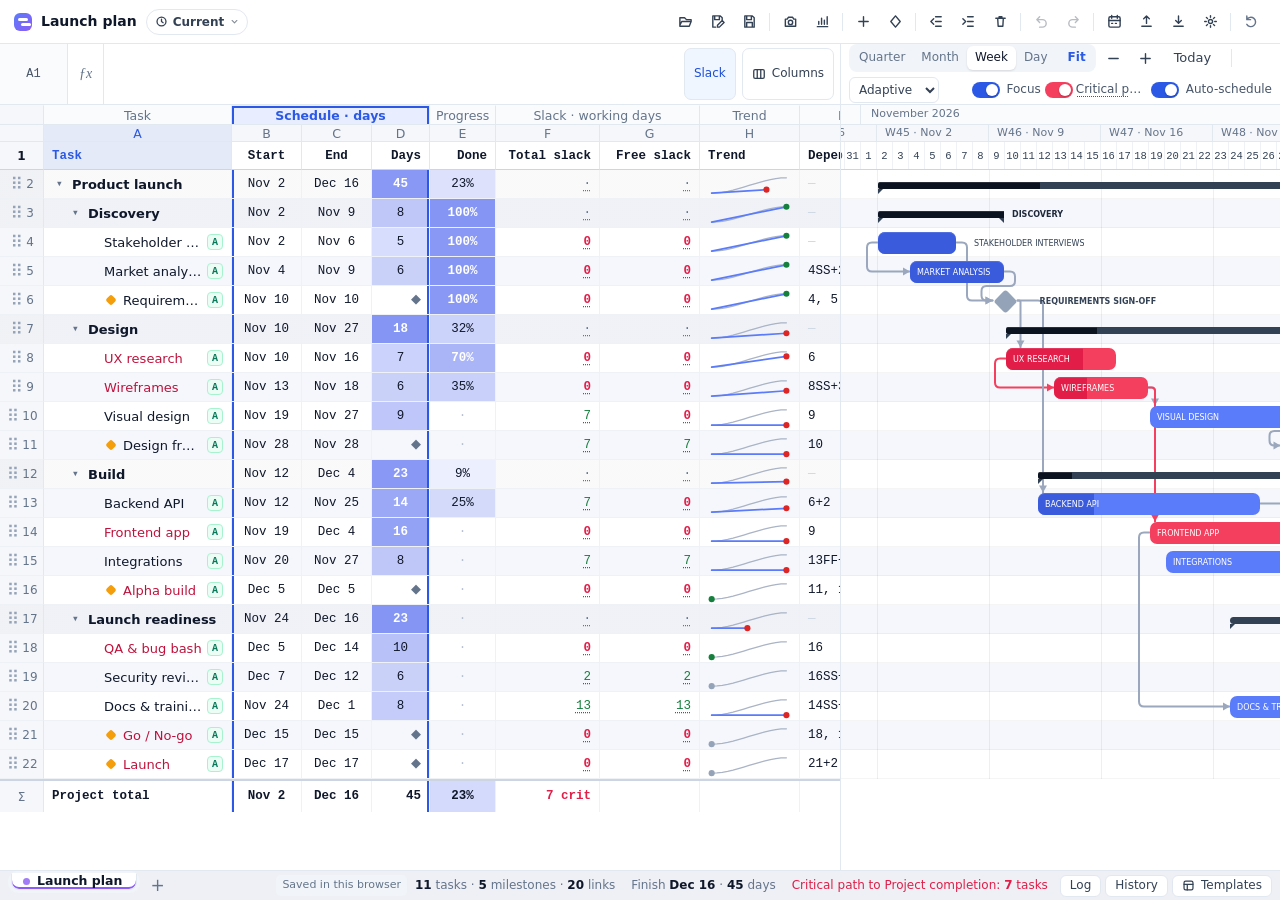
==== commit 5819d23f: "Revert "Merge Motion Brew design into master" This reverts commit 7117ebe13f1eb10b888a2df631e40a7026" ====
--- a/src/project_management_tool/web/index.html
+++ b/src/project_management_tool/web/index.html
@@ -6,7 +6,6 @@
 <title>Plan — project sheet &amp; gantt</title>
 <link rel="icon" type="image/svg+xml" href="favicon.svg">
 <link rel="stylesheet" href="styles.css">
-<link rel="stylesheet" href="motion.css">
 </head>
 <body>
 <div id="app">
@@ -75,7 +74,7 @@
         <button id="reviewlinks" hidden>Review relationships</button>
         <span class="grow"></span>
         <label class="switch" title="Highlight the selected task's parents, children, predecessors and successors"><input type="checkbox" id="optFocus"><i></i>Focus</label>
-        <span class="critical-controls"><span class="tri-switch" id="critmode" role="radiogroup" aria-label="Critical path mode" data-mode="show"><button type="button" role="radio" data-crit="off" aria-checked="false" aria-label="Critical path off" title="Critical path: Off"></button><button type="button" role="radio" data-crit="show" aria-checked="true" aria-label="Show critical path" title="Critical path: Show highlights"></button><button type="button" role="radio" data-crit="only" aria-checked="false" aria-label="Critical path only focus mode" title="Critical path: Only critical items (focus mode)"></button><span class="tri-thumb" aria-hidden="true"></span></span><button id="critical-target" aria-haspopup="dialog">Critical path</button></span>
+        <span class="critical-controls"><label class="switch crit" title="Show critical-path highlights"><input type="checkbox" id="optCrit" aria-label="Show critical path"><i></i></label><button id="critical-target" aria-haspopup="dialog">Critical path</button></span>
         <label class="switch"><input type="checkbox" id="optAuto"><i></i>Auto-schedule</label>
       </div>
       <div class="ghead" id="ghd"><div class="ghead-in" id="ghdin"></div></div>
@@ -83,6 +82,7 @@
       <div class="gbody" id="gb">
         <div class="canvas" id="canvas">
           <svg class="bg" id="bg"></svg>
+          <div class="todayline" id="todayline"></div>
           <svg class="links" id="links"></svg>
           <div class="bars" id="bars"></div>
           <svg class="linkdrag" id="linkdrag"></svg>
@@ -97,7 +97,7 @@
     <span class="grow"></span>
     <button id="save-status" class="save-status" aria-live="polite" disabled>Loading saved projects…</button>
     <span id="stat" class="stat"></span>
-    <span class="hint">Double-click bar for details · drag bar · drag edges to resize · drag <i class="dotdemo"></i> onto another bar to link · ⌘/Ctrl+wheel zoom · drag background to pan</span>
+    <span class="hint">Drag bar · drag edges to resize · drag <i class="dotdemo"></i> onto another bar to link · ⌘/Ctrl+wheel zoom · drag background to pan</span>
     <button class="tplbtn" id="logbtn" title="View and download the diagnostic log" aria-haspopup="dialog">Log</button>
     <button class="tplbtn" id="historybtn" title="View saved app versions" disabled>History</button>
     <button class="tplbtn" id="tplbtn" title="New sheet from a template / save this sheet as one"><svg viewBox="0 0 16 16"><rect x="2.5" y="2.5" width="11" height="11" rx="2"/><path d="M2.5 6.5h11M6.5 6.5v7"/></svg>Templates</button>
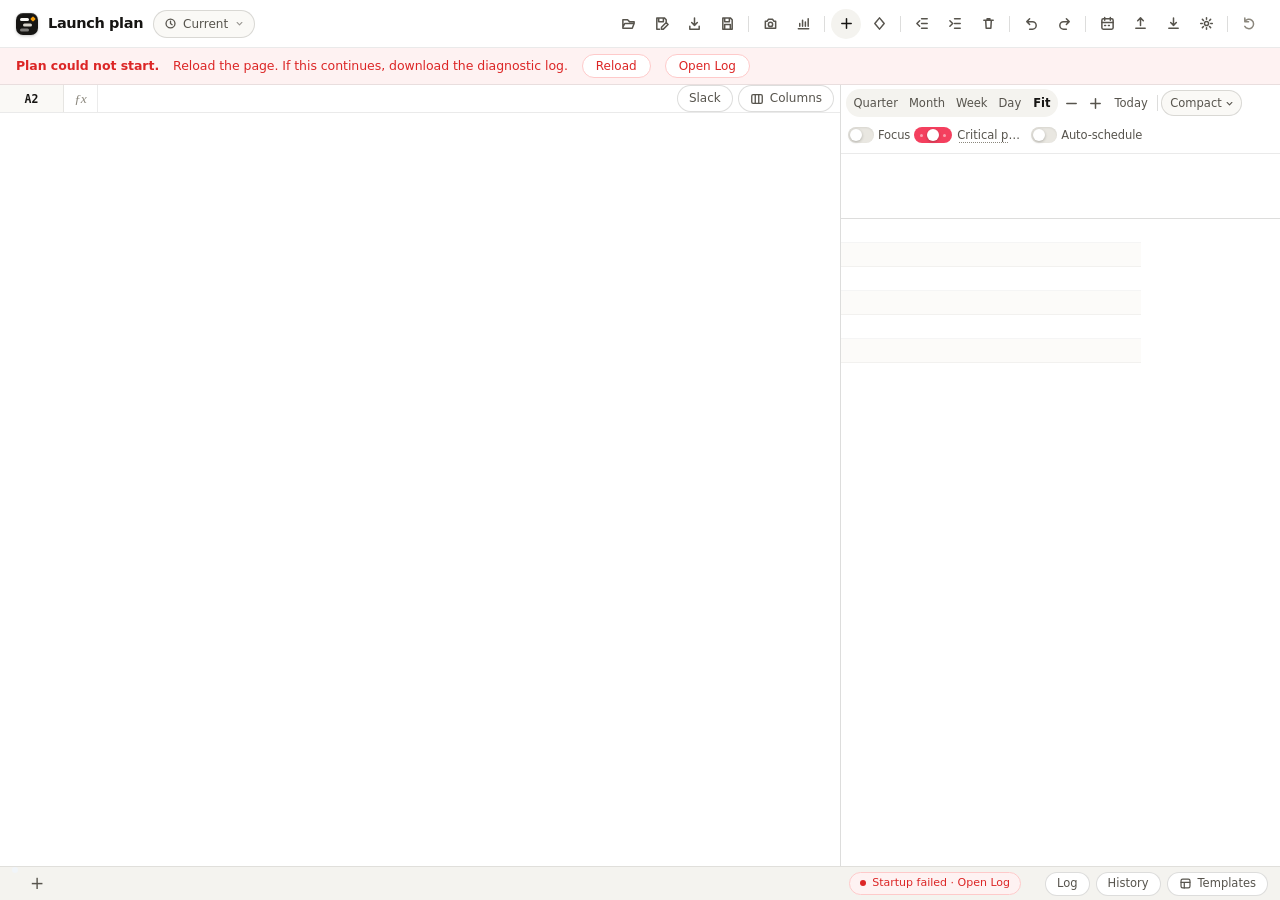
==== commit d7cae113: "Save edits durably with commit-before-acknowledge, and fix grid scroll jank Durability: - Edits are " ====
--- a/src/project_management_tool/web/index.html
+++ b/src/project_management_tool/web/index.html
@@ -6,6 +6,7 @@
 <title>Plan — project sheet &amp; gantt</title>
 <link rel="icon" type="image/svg+xml" href="favicon.svg">
 <link rel="stylesheet" href="styles.css">
+<link rel="stylesheet" href="motion.css">
 </head>
 <body>
 <div id="app">
@@ -14,6 +15,7 @@
     <div class="tools">
       <button id="openprojectbtn" title="Open a Plan project file (Ctrl/⌘+O)" aria-label="Open project"><svg viewBox="0 0 16 16"><path d="M2 12V4h5l2 2h5v2M2 12l2-4h10l-2 5H2z"/></svg><span class="tool-label">Open…</span></button>
       <button id="saveprojectbtn" title="Save this project as a .plan file (Ctrl/⌘+Shift+S)" aria-label="Save project as"><svg viewBox="0 0 16 16"><path d="M3 2h8l2 2v3M3 2v12h3M5 2v4h5V2M8 12l5-5 2 2-5 5H8z"/></svg><span class="tool-label">Save As…</span></button>
+      <button id="downloadcopybtn" title="Download a .plan copy from this tab, including an unconfirmed action if present" aria-label="Download copy"><svg viewBox="0 0 16 16"><path d="M8 2v8M5 7l3 3 3-3M3 11v3h10v-3"/></svg><span class="tool-label">Download copy</span></button>
       <button id="savefilebtn" title="Save to the connected .plan file (Ctrl/⌘+S)" aria-label="Save project"><svg viewBox="0 0 16 16"><path d="M3 2h8l2 2v10H3zM5 2v4h5V2M5 14V9h6v5"/></svg><span class="tool-label">Save</span></button>
       <span class="sep"></span>
       <button id="snapshotbtn" title="Save the current plan as a version you can view, restore and compare" aria-label="Snapshot version"><svg viewBox="0 0 16 16"><path d="M2.5 5.5h2l1.2-2h4.6l1.2 2h2v7.5h-11z"/><circle cx="8" cy="9" r="2.3"/></svg><span class="tool-label">Snapshot</span></button>
@@ -74,7 +76,7 @@
         <button id="reviewlinks" hidden>Review relationships</button>
         <span class="grow"></span>
         <label class="switch" title="Highlight the selected task's parents, children, predecessors and successors"><input type="checkbox" id="optFocus"><i></i>Focus</label>
-        <span class="critical-controls"><label class="switch crit" title="Show critical-path highlights"><input type="checkbox" id="optCrit" aria-label="Show critical path"><i></i></label><button id="critical-target" aria-haspopup="dialog">Critical path</button></span>
+        <span class="critical-controls"><span class="tri-switch" id="critmode" role="radiogroup" aria-label="Critical path mode" data-mode="show"><button type="button" role="radio" data-crit="off" aria-checked="false" aria-label="Critical path off" title="Critical path: Off"></button><button type="button" role="radio" data-crit="show" aria-checked="true" aria-label="Show critical path" title="Critical path: Show highlights"></button><button type="button" role="radio" data-crit="only" aria-checked="false" aria-label="Critical path only focus mode" title="Critical path: Only critical items (focus mode)"></button><span class="tri-thumb" aria-hidden="true"></span></span><button id="critical-target" aria-haspopup="dialog">Critical path</button></span>
         <label class="switch"><input type="checkbox" id="optAuto"><i></i>Auto-schedule</label>
       </div>
       <div class="ghead" id="ghd"><div class="ghead-in" id="ghdin"></div></div>
@@ -82,7 +84,6 @@
       <div class="gbody" id="gb">
         <div class="canvas" id="canvas">
           <svg class="bg" id="bg"></svg>
-          <div class="todayline" id="todayline"></div>
           <svg class="links" id="links"></svg>
           <div class="bars" id="bars"></div>
           <svg class="linkdrag" id="linkdrag"></svg>
@@ -97,7 +98,7 @@
     <span class="grow"></span>
     <button id="save-status" class="save-status" aria-live="polite" disabled>Loading saved projects…</button>
     <span id="stat" class="stat"></span>
-    <span class="hint">Drag bar · drag edges to resize · drag <i class="dotdemo"></i> onto another bar to link · ⌘/Ctrl+wheel zoom · drag background to pan</span>
+    <span class="hint">Double-click bar for details · drag bar · drag edges to resize · drag <i class="dotdemo"></i> onto another bar to link · ⌘/Ctrl+wheel zoom · drag background to pan</span>
     <button class="tplbtn" id="logbtn" title="View and download the diagnostic log" aria-haspopup="dialog">Log</button>
     <button class="tplbtn" id="historybtn" title="View saved app versions" disabled>History</button>
     <button class="tplbtn" id="tplbtn" title="New sheet from a template / save this sheet as one"><svg viewBox="0 0 16 16"><rect x="2.5" y="2.5" width="11" height="11" rx="2"/><path d="M2.5 6.5h11M6.5 6.5v7"/></svg>Templates</button>
--- a/src/project_management_tool/web/styles.css
+++ b/src/project_management_tool/web/styles.css
@@ -84,7 +84,7 @@
 .g-band>:nth-child(2)::after,.g-letters>:nth-child(2)::after,.g-headrow>:nth-child(2)::after,.r>:nth-child(2)::after{content:"";position:absolute;right:-1px;top:0;bottom:0;width:6px;margin-right:-6px;background:linear-gradient(90deg,rgba(15,23,42,.06),transparent);pointer-events:none;opacity:0;transition:opacity .15s}
 .gx.scrolled .g-band>:nth-child(2)::after,.gx.scrolled .g-letters>:nth-child(2)::after,.gx.scrolled .g-headrow>:nth-child(2)::after,.gx.scrolled .r>:nth-child(2)::after{opacity:1}
 
-.r{height:var(--row);background:var(--bg);cursor:default}
+.r{height:var(--row);background:var(--bg);cursor:default;position:relative;z-index:0}/* own stacking context: keeps the sticky frozen cells from forcing a full re-layerize on every scroll frame */
 .r:nth-child(even){background:var(--alt)}
 .r .c{border-bottom:1px solid var(--line2)}
 .r.on{background:#eef3ff !important}
@@ -361,7 +361,7 @@
 .focusing .bar.summary.dim{background:color-mix(in srgb,var(--sum) 25%,var(--bg))}
 .focusing .bar.summary.dim::before,.focusing .bar.summary.dim::after{border-top-color:color-mix(in srgb,var(--sum) 25%,var(--bg))}
 .focusing .bar.ms.dim::before{opacity:.25}
-.focusing .lk.dim{opacity:.18}
+.focusing .lk.dim .vis,.focusing .lk.dim .halo{stroke-opacity:.18}.focusing .lk.dim .ah{fill-opacity:.18}
 .lk.r-up .vis{stroke:var(--up);stroke-width:2.2}.lk.r-up .ah{fill:var(--up)}
 .lk.r-down .vis{stroke:var(--down);stroke-width:2.2}.lk.r-down .ah{fill:var(--down)}
 .lk.r-up,.lk.r-down{opacity:1}
--- a/src/project_management_tool/web/motion.css
+++ b/src/project_management_tool/web/motion.css
@@ -0,0 +1,1185 @@
+/* Motion Brew Contour — Architectural Ink & Paper design layer for Plan.
+ *
+ * Loaded after styles.css as a complete, cohesive visual system spanning the topbar, formula bar,
+ * spreadsheet grid, interactive Gantt, bottom dock, floating menus, dialogs, and full-screen Analysis.
+ * Topographic contour canvases (js/contour.js) sit behind dialogs, menus, and the quiet bottom-left corner.
+ * Meaning-bearing semantic colors stay crisp: critical-path crimson, done/recovered emerald, milestone amber,
+ * agreed cobalt, and the active cell cursor. */
+
+@font-face{font-family:Geist;src:url(fonts/Geist-Variable.woff2) format("woff2");font-weight:100 900;font-style:normal;font-display:swap}
+@font-face{font-family:"Geist Mono";src:url(fonts/GeistMono-Variable.woff2) format("woff2");font-weight:100 900;font-style:normal;font-display:swap}
+
+:root{
+  --sans:Geist,Inter,"SF Pro Text","Segoe UI",system-ui,-apple-system,sans-serif;
+  --mono:"Geist Mono","JetBrains Mono","IBM Plex Mono",ui-monospace,SFMono-Regular,Menlo,Consolas,monospace;
+
+  /* Warm architectural paper & obsidian ink scale */
+  --mb-paper:#ffffff;
+  --mb-canvas:#faf9f6;
+  --mb-tile:#f4f3ef;
+  --mb-tile-2:#e9e7e1;
+  --mb-hover:rgba(22,21,19,.125);
+  --mb-ink:#161513;
+  --mb-ink-2:#57544d;
+  --mb-ink-3:#8b877d;
+  --mb-line:rgba(22,21,19,.085);
+  --mb-line-2:rgba(22,21,19,.145);
+
+  /* Motion & layered elevation */
+  --mb-ease:cubic-bezier(.22,1,.36,1);
+  --mb-shadow-xs:0 1px 2px rgba(22,21,19,.08),0 0 0 1px rgba(22,21,19,.04);
+  --mb-shadow-card:0 1px 2px rgba(22,21,19,.04),0 8px 24px -12px rgba(22,21,19,.10);
+  --mb-shadow-menu:0 1px 2px rgba(22,21,19,.05),0 12px 32px -10px rgba(22,21,19,.20),0 0 0 1px rgba(22,21,19,.05);
+  --mb-shadow-pop:0 2px 4px rgba(22,21,19,.05),0 18px 46px -14px rgba(22,21,19,.24),0 0 0 1px rgba(22,21,19,.05);
+  --mb-shadow-dialog:0 2px 6px rgba(22,21,19,.06),0 32px 72px -18px rgba(22,21,19,.32),0 0 0 1px rgba(22,21,19,.06);
+
+  /* Harmonized grid, Gantt & semantic tokens */
+  --ink:#161513; --muted:#6f6b62; --line:#e6e4de; --line2:#efede8; --alt:#fcfbf9; --bg:#ffffff;
+  --bar-c:#57544d; --bar-d:#161513; --sum:#383530;
+  --heat:22 21 19;
+  --hier:#161513; --up:#57544d; --down:#8b877d;
+}
+
+body{
+  letter-spacing:-.004em;
+  background:var(--mb-paper);
+  color:var(--mb-ink);
+  text-rendering:optimizeLegibility;
+}
+#app{grid-template-rows:minmax(48px,auto) auto minmax(0,1fr) 34px}
+.tools,.strip,.fbar,.sheetbar,.stat,.switch{letter-spacing:-.011em}
+
+/* ---- contour plumbing ---------------------------------------------------------------------------------------------------- */
+.contour-canvas{pointer-events:none;display:block}
+.contour-on{background:transparent !important}
+.modal.contour-on{position:relative}
+.contour-ambient{position:fixed;z-index:-1;pointer-events:none;display:block}
+@media print{.contour-ambient{display:none}}
+
+/* Let the ambient contour breathe softly in empty canvas regions while keeping data rows 100% opaque */
+#main,.pane,.gx,.gbody{background:transparent}
+.g-body .pad{background:transparent}
+
+/* ---- bespoke topbar & brand mark ----------------------------------------------------------------------------------------- */
+.topbar{
+  background:var(--mb-paper);
+  border-bottom:1px solid var(--mb-line);
+  padding:8px 16px;
+  gap:8px 18px;
+}
+.brand{font-size:14.5px;font-weight:600;letter-spacing:-.025em;gap:10px}
+.brand b{color:var(--mb-ink)}
+.logo{
+  width:22px;height:22px;border-radius:7px;
+  background:var(--mb-ink);
+  box-shadow:0 1px 3px rgba(22,21,19,.24),inset 0 1px 0 rgba(255,255,255,.16);
+}
+.logo::before{
+  content:"";position:absolute;right:3.5px;top:4.5px;width:4px;height:4px;
+  background:#f59e0b;border-radius:1px;transform:rotate(45deg);
+}
+.logo::after{
+  left:4px;top:5.5px;width:9px;height:2.8px;border-radius:9999px;
+  background:#faf9f6;box-shadow:3px 5.5px 0 #d8d5cc,0 10.5px 0 rgba(250,249,246,.45);
+}
+
+.verbtn{
+  height:28px;padding:0 9px 0 10px;gap:6px;
+  border-color:var(--mb-line-2);border-radius:9999px;
+  background:var(--mb-canvas);color:var(--mb-ink-2);font-weight:500;font-size:12px;
+  transition:background-color .16s var(--mb-ease),border-color .16s var(--mb-ease),color .16s var(--mb-ease),box-shadow .16s var(--mb-ease);
+}
+.verbtn:hover{background:var(--mb-tile);border-color:rgba(22,21,19,.2);color:var(--mb-ink)}
+.verbtn:focus-visible{outline:2px solid var(--mb-ink);outline-offset:2px}
+.verbtn.previewing{background:var(--mb-ink);border-color:var(--mb-ink);color:#fff;box-shadow:0 0 0 2px rgba(22,21,19,.10)}
+.verbtn.previewing:hover{background:#2d2b28;border-color:#2d2b28;color:#fff}
+
+.sep{background:var(--mb-line-2);height:16px;margin:0 5px}
+
+.tools{gap:3px}
+.tools button,.strip button{
+  border-radius:9999px;color:var(--mb-ink-2);font-weight:500;
+  transition:background-color .15s var(--mb-ease),color .15s var(--mb-ease),transform .12s var(--mb-ease),box-shadow .15s var(--mb-ease);
+}
+.tools button{height:30px;padding:0 10px;font-size:12.5px}
+.tools button:hover,.strip button:hover{background:var(--mb-tile-2);color:var(--mb-ink)}
+.tools button:active,.strip button:active{background:#dddad2;transform:scale(.97)}
+.tools button:focus-visible,.strip button:focus-visible,.colbtn:focus-visible,.tplbtn:focus-visible,.addsheet:focus-visible,.save-status:focus-visible{outline:2px solid var(--mb-ink);outline-offset:2px}
+.tools button[data-act=add]{background:var(--mb-tile);color:var(--mb-ink)}
+.tools button[data-act=add]:hover{background:var(--mb-ink);color:#fff}
+.tools button.ghost{color:var(--mb-ink-3)}
+.tools button.ghost:hover{background:#fff1f2;color:#be123c}
+.tools svg,.strip svg{stroke-width:1.6}
+
+/* ---- formula bar & right timeline strip ---------------------------------------------------------------------------------- */
+.fbar{
+  background:var(--mb-paper);
+  border-bottom:1px solid var(--mb-line);
+  align-items:center;
+  padding-right:6px;
+}
+.namebox{
+  width:64px;height:100%;
+  background:var(--mb-canvas);color:var(--mb-ink);
+  font:600 11.5px var(--mono);letter-spacing:.01em;
+  border-right:1px solid var(--mb-line);
+}
+.fx{
+  width:34px;height:100%;
+  color:var(--mb-ink-3);font-size:13.5px;
+  border-right:1px solid var(--mb-line);
+}
+#fxin{
+  height:100%;padding:0 12px;
+  font:12.5px var(--mono);color:var(--mb-ink);
+  transition:background-color .15s var(--mb-ease);
+}
+#fxin:focus{background:var(--mb-canvas)}
+
+.colbtn{
+  height:27px;padding:0 11px;margin:0 0 0 5px;
+  border-color:var(--mb-line-2);border-radius:9999px;
+  background:var(--mb-paper);color:var(--mb-ink-2);font-weight:500;font-size:12px;
+  transition:background-color .15s var(--mb-ease),color .15s var(--mb-ease),border-color .15s var(--mb-ease);
+}
+.colbtn:hover{background:var(--mb-tile);color:var(--mb-ink);border-color:rgba(22,21,19,.2)}
+#slackbtn.active{color:var(--mb-ink);background:var(--mb-tile);border-color:rgba(22,21,19,.2);font-weight:600}
+
+.strip{
+  background:var(--mb-paper);
+  border-bottom:1px solid var(--mb-line);
+  padding:4px 5px;
+  gap:4px 2px;
+  min-height:36px;
+}
+.strip .sep{margin:0 1px}
+.seg{background:var(--mb-tile);border-radius:9999px;padding:2px;gap:0}
+.seg button{border-radius:9999px;height:24px;padding:0 4.5px;font-size:11.5px;color:var(--mb-ink-2)}
+.seg button:hover{background:rgba(22,21,19,.09);color:var(--mb-ink)}
+.seg button.on{background:var(--mb-paper);color:var(--mb-ink);font-weight:600;box-shadow:var(--mb-shadow-xs)}
+.seg button.fit{margin-left:1px;color:var(--mb-ink);font-weight:600}
+.strip button.icon{width:22px;height:26px}
+.strip [data-act=today]{height:26px;padding:0 5.5px;font-size:11.5px}
+.strip #density{
+  appearance:none;
+  border-radius:9999px;border:1px solid var(--mb-line-2);
+  background:var(--mb-canvas) url("data:image/svg+xml,%3Csvg xmlns='http://www.w3.org/2000/svg' viewBox='0 0 16 16'%3E%3Cpath d='M4.5 6.5L8 10l3.5-3.5' fill='none' stroke='%2357544d' stroke-width='1.6' stroke-linecap='round' stroke-linejoin='round'/%3E%3C/svg%3E") no-repeat right 6px center/11px;
+  color:var(--mb-ink-2);
+  padding:0 18px 0 8px;height:26px;width:81px;font-size:11.5px;font-weight:500;
+  transition:background-color .15s var(--mb-ease),border-color .15s var(--mb-ease),color .15s var(--mb-ease);
+}
+.strip #density:hover{background-color:var(--mb-tile);color:var(--mb-ink);border-color:rgba(22,21,19,.2)}
+.strip #density:focus-visible{outline:2px solid var(--mb-ink);outline-offset:2px}
+
+/* Full "Critical path" / "Longest path" fits cleanly while long milestone targets cap neatly so Auto-schedule stays on row 1 */
+.critical-controls{width:auto;gap:3px;margin-left:2px}
+.strip #critical-target{
+  width:auto;max-width:72px;flex:0 1 auto;
+  padding:0 1px;font-size:11.5px;font-weight:500;color:var(--mb-ink-2);
+  text-decoration-color:var(--mb-ink-3);
+}
+.strip #critical-target:hover{color:var(--mb-ink);background:transparent}
+.strip #critical-target:focus-visible{outline:2px solid var(--mb-ink);outline-offset:2px}
+.strip #critical-target.targeted{color:var(--crit-d);font-weight:600;text-decoration-color:var(--crit)}
+
+/* Switches: tactile obsidian pill track, crimson for critical path */
+.switch{color:var(--mb-ink-2);font-weight:500;font-size:11.5px;gap:4px;margin-left:2px}
+.switch i{background:var(--mb-tile-2);width:26px;height:16px;border-radius:9999px;transition:background-color .18s var(--mb-ease);box-shadow:inset 0 1px 2px rgba(22,21,19,.08)}
+.switch i::after{width:12px;height:12px;box-shadow:0 1px 3px rgba(22,21,19,.28);transition:transform .18s var(--mb-ease)}
+.switch input:checked+i{background:var(--mb-ink);box-shadow:none}
+.switch.crit input:checked+i{background:var(--crit)}
+.switch input:checked+i::after{transform:translateX(10px)}
+.switch input:focus-visible+i,.sw input:focus-visible+i,.colpop .ci input:focus-visible+i{outline:2px solid var(--mb-ink);outline-offset:2px}
+
+/* Splitter: architectural drafting rule with centered grip pill on hover */
+.split::after{background:var(--mb-line-2);transition:background-color .15s var(--mb-ease),width .15s var(--mb-ease)}
+.split:hover::after,.split.on::after{background:var(--mb-ink);width:2px;left:2.5px}
+
+/* ---- spreadsheet grid (left pane) ---------------------------------------------------------------------------------------- */
+.g-band .c{
+  background:var(--mb-canvas);color:var(--mb-ink-3);
+  font:600 10.5px var(--sans);letter-spacing:-.01em;padding:0 5px;
+  border-bottom:1px solid var(--mb-line);border-right:1px solid var(--mb-line);
+}
+.g-band .c.hl{background:var(--mb-tile);color:var(--mb-ink);font-weight:600}
+.g-letters .c{
+  background:var(--mb-canvas);color:var(--mb-ink-3);
+  font:500 10px var(--mono);
+  border-right:1px solid var(--mb-line);border-bottom:1px solid var(--mb-line);
+}
+.g-letters .c.sel,.g-headrow .c.sel{background:var(--mb-tile-2);color:var(--mb-ink)}
+.g-letters .rs:hover{background:rgba(22,21,19,.22)}
+.g-headrow .c{
+  font:600 11.5px var(--sans);letter-spacing:-.01em;
+  background:var(--mb-paper);color:var(--mb-ink);
+  border-bottom:1px solid var(--mb-line-2);border-right:1px solid var(--mb-line);
+}
+.g-headrow .c.rn,.r .c.rn{background:var(--mb-canvas);color:var(--mb-ink-3);border-right:1px solid var(--mb-line);font:500 11px var(--mono)}
+.g-headrow .c.rn{color:var(--mb-ink);font-weight:600}
+.g-band .c:first-child,.g-letters .c:first-child{background:var(--mb-canvas)}
+.gx.scrolled .g-band>:nth-child(2)::after,.gx.scrolled .g-letters>:nth-child(2)::after,.gx.scrolled .g-headrow>:nth-child(2)::after,.gx.scrolled .r>:nth-child(2)::after{
+  background:linear-gradient(90deg,rgba(22,21,19,.07),transparent);
+}
+
+/* Crisp subtle group edges — obsidian top accent on the band only, delicate hairline rails down the columns */
+.c.hl-l{box-shadow:inset 1px 0 0 rgba(22,21,19,.13)}
+.c.hl-r{box-shadow:inset -1px 0 0 rgba(22,21,19,.13)}
+.c.hl-l.hl-r{box-shadow:inset 1px 0 0 rgba(22,21,19,.13),inset -1px 0 0 rgba(22,21,19,.13)}
+.g-band .c.hl-l,.g-band .c.hl-r,.g-band .c.hl-l.hl-r{box-shadow:inset 1px 0 0 rgba(22,21,19,.15),inset -1px 0 0 rgba(22,21,19,.15),inset 0 2px 0 var(--mb-ink)}
+.g-band .c.hl-l:not(.hl-r){box-shadow:inset 1px 0 0 rgba(22,21,19,.15),inset 0 2px 0 var(--mb-ink)}
+.g-band .c.hl-r:not(.hl-l){box-shadow:inset -1px 0 0 rgba(22,21,19,.15),inset 0 2px 0 var(--mb-ink)}
+.g-band .c.hl:not(.hl-l):not(.hl-r){box-shadow:inset 0 2px 0 var(--mb-ink)}
+
+/* Rows & cells */
+.r{background:var(--mb-paper)}
+.r:nth-child(even){background:var(--alt)}
+.r:hover{background:#eeede7}
+.r .c{border-right-color:var(--line2);border-bottom-color:var(--line2)}
+.r.sum{background:#f5f3ed;box-shadow:inset 0 1px 0 rgba(22,21,19,.09)}
+.r.sum .c{background-image:none}
+.r.sum .c.rn{background:#f2efe8;color:var(--mb-ink-2);box-shadow:inset 2.5px 0 0 rgba(22,21,19,.30)}
+.r.sum .c.nm{font-weight:600;letter-spacing:-.012em;color:var(--mb-ink)}
+.r.on{background:#e7e5de !important}
+.r.on .c.rn{background:var(--mb-tile-2);color:var(--mb-ink);font-weight:600;box-shadow:inset 2px 0 0 var(--mb-ink)}
+.r .c.sel{outline:2px solid var(--mb-ink);outline-offset:-2px;background-image:linear-gradient(rgba(22,21,19,.04),rgba(22,21,19,.04))}
+.gx:focus-visible{outline:2px solid var(--mb-ink);outline-offset:-2px}
+.row-drop{border-top:2.5px solid var(--mb-ink);color:var(--mb-ink);background:var(--mb-tile);border-radius:0 0 8px 8px}
+.row-drop[data-position=child]{border:2px solid var(--mb-ink);border-radius:8px}
+.task-calendar-marker{border-top-color:#d97706}
+.rowsel{background:rgba(22,21,19,.042)}
+.c.dim,.c-empty{color:#c4c0b6}
+.c.pos{color:#15803d;font-weight:500}
+.c.zero{color:#be123c;font-weight:600}
+.c.neg{color:#be123c;font-weight:700}
+.slack-cell{text-decoration-color:rgba(22,21,19,.24)}
+.slack-cell:hover{background:var(--mb-tile-2)}
+.tog{color:var(--mb-ink-3);border-radius:4px;transition:transform .14s var(--mb-ease),background-color .12s var(--mb-ease)}
+.tog:hover{background:var(--mb-tile-2);color:var(--mb-ink)}
+.dm{width:7px;height:7px;background:linear-gradient(135deg,#fbbf24,#d97706);border-radius:1.5px;box-shadow:0 1px 2px rgba(180,83,9,.28)}
+.row-handle{color:#c4c0b6;transition:color .12s var(--mb-ease),background-color .12s var(--mb-ease)}
+.row-handle:hover{color:var(--mb-ink);background:var(--mb-tile-2)}
+.editor{border:2px solid var(--mb-ink);box-shadow:0 8px 24px -6px rgba(22,21,19,.22);border-radius:2px}
+.tot{background:var(--mb-canvas) !important;border-top:1.5px solid var(--mb-line-2)}
+.tot .c{background:var(--mb-canvas);font-weight:600;color:var(--mb-ink)}
+.tot .c.rn{background:var(--mb-canvas);color:var(--mb-ink-2)}
+
+/* Refined schedule badges */
+.schedule-badge{border-radius:5px;min-width:16px;height:16px;font:600 9.5px var(--mono);border-width:1px}
+.schedule-badge.auto{background:#ecfdf5;color:#047857;border-color:#bbf7d0}
+.schedule-badge.manual{background:#fff7ed;color:#c2410c;border-color:#fed7aa}
+.schedule-badge.anchor{background:#fefce8;color:#a16207;border-color:#fde68a}
+
+/* Focus mode rails & tints (spreadsheet) */
+.r.r-up{background-image:linear-gradient(rgba(22,21,19,.055),rgba(22,21,19,.055))}
+.r.r-down{background-image:linear-gradient(rgba(22,21,19,.03),rgba(22,21,19,.03))}
+.r.r-anc,.r.r-desc{background-image:linear-gradient(rgba(22,21,19,.042),rgba(22,21,19,.042))}
+.r.dim{opacity:.24}.focusing .r.dim:hover{opacity:.68}
+
+/* ---- Gantt chart (right pane) -------------------------------------------------------------------------------------------- */
+.ghead{border-bottom:1px solid var(--mb-line-2);background:var(--mb-paper)}
+.ghead .t1{background:var(--mb-canvas);color:var(--mb-ink);font-weight:600;font-size:11px;letter-spacing:-.01em;border-bottom-color:var(--mb-line);border-right-color:var(--mb-line)}
+.ghead .t2{background:var(--mb-canvas);color:var(--mb-ink-3);font:500 10.5px var(--mono);border-bottom-color:var(--mb-line);border-right-color:var(--mb-line)}
+.ghead .t3{background:var(--mb-paper);color:var(--mb-ink-2);font:500 10.5px var(--mono);border-right-color:var(--line2)}
+.ghead .t3 small{color:var(--mb-ink-3);font:600 8.5px var(--sans);letter-spacing:.03em}
+.ghead .t3.we{background:#f7f6f2;color:var(--mb-ink-3)}
+.ghead .t3.td{background:var(--mb-ink);color:#fff;font-weight:600}
+.ghead .t3.td small{color:rgba(255,255,255,.72)}
+.ghead .tdu{color:var(--mb-ink);background:var(--mb-tile);font-weight:600}
+
+
+svg.bg{
+  background:linear-gradient(to bottom,transparent calc(var(--row) - 1px),rgba(22,21,19,.042) calc(var(--row) - 1px)) 0 0/100% var(--row),
+             repeating-linear-gradient(to bottom,#ffffff 0 var(--row),var(--alt) var(--row) calc(var(--row)*2));
+}
+
+/* True 3-plane spatial depth stack inside #canvas:
+ * z:0 bg | z:1 rowsel, base/dimmed links | z:2 dimmed bars | z:3 elevated focused links (overpass)
+ * z:4 slack cushion runway | z:5 normal & focused related bars | z:6 hero selected bar | z:7 delay markers | z:8-9 dragging */
+.bars{z-index:auto}
+svg.links{z-index:1;pointer-events:none}
+svg.links-hi{z-index:3;pointer-events:none;filter:drop-shadow(0 3px 4px rgba(22,21,19,.20))}
+svg.slack-overlay{z-index:4}
+.dly-layer{z-index:7}
+svg.linkdrag{z-index:9}
+
+/* Sculpted Gantt bars: crisp pill silhouette, obsidian progress fill, clean sentence-case Geist labels */
+.bar{
+  z-index:5;
+  border-radius:9999px;
+  box-shadow:inset 0 1px 0 rgba(255,255,255,.16),inset 0 0 0 1px rgba(22,21,19,.10);
+  transition:transform .22s var(--mb-ease),box-shadow .22s var(--mb-ease),filter .22s var(--mb-ease),opacity .22s var(--mb-ease),background-color .22s var(--mb-ease);
+}
+html[data-density=auto] .bar{border-radius:9999px}
+.bar .fill{
+  box-shadow:inset 0 1px 0 rgba(255,255,255,.14);
+}
+.bar .label{
+  font:500 11px var(--sans);
+  font-variant-caps:normal;
+  letter-spacing:-.012em;
+  left:9px;right:9px;
+}
+html[data-density=auto] .bar .label{font-size:11.5px}
+.bar .label-text{top:0}
+.bar .label.out,.bar.ms .label{
+  color:var(--mb-ink);
+  background:transparent;
+  border:0;
+  border-radius:0;
+  padding:0;
+  box-shadow:none;
+  font-weight:500;
+}
+.bar.ms .label{font-weight:600;color:var(--mb-ink)}
+.bar .dly-shade{border-radius:0 9999px 9999px 0}
+.bar.selected,.bar.r-self{z-index:6}
+.bar.selected:not(.summary):not(.ms){
+  box-shadow:0 0 0 2px #fff,0 0 0 3.5px var(--mb-ink),inset 0 1px 0 rgba(255,255,255,.18);
+}
+.crit-on .bar.critical.selected:not(.summary):not(.ms){
+  box-shadow:0 0 0 2px #fff,0 0 0 3.5px var(--crit-d),inset 0 1px 0 rgba(255,255,255,.24);
+}
+.bar:hover{
+  box-shadow:0 4px 14px -2px rgba(22,21,19,.28),inset 0 1px 0 rgba(255,255,255,.2);
+}
+.bar.dragging{
+  z-index:8 !important;
+  box-shadow:0 12px 28px -4px rgba(22,21,19,.38),inset 0 1px 0 rgba(255,255,255,.22);
+}
+.crit-on .bar.critical{
+  box-shadow:inset 0 1px 0 rgba(255,255,255,.24),inset 0 0 0 1px rgba(190,18,60,.18);
+}
+.crit-on .bar.critical:hover{
+  box-shadow:0 4px 14px -2px rgba(225,29,72,.38),inset 0 1px 0 rgba(255,255,255,.28);
+}
+
+/* Bucket / Summary rows: light warm-sandstone architectural caliper beam — unmistakable from dark rounded task pills */
+.bar.summary,.crit-on .bar.summary.critical{
+  height:8px;margin-top:calc((var(--bar) - 8px) / 2);
+  border-radius:2px 2px 0 0;
+  background:#ede8dc;
+  box-shadow:inset 0 0 0 1.25px #2e2c28;
+}
+.bar.summary::before,.bar.summary::after{
+  top:6px;width:2px;height:7px;border:0;background:#2e2c28;border-radius:0 0 1px 1px;
+}
+.bar.summary::before{left:0}
+.bar.summary::after{right:0}
+.bar.summary .fill,.crit-on .bar.summary.critical .fill{
+  top:1px;bottom:1px;left:1px;max-width:calc(100% - 2px);
+  background:repeating-linear-gradient(135deg,rgba(22,21,19,.16) 0 1.5px,transparent 1.5px 4.5px),#cfc5b0;
+  border-radius:1px 0 0 0;
+  box-shadow:inset 0 2.5px 0 #161513;
+}
+.bar.summary .label{
+  left:calc(100% + 9px);top:calc((8px - var(--bar)) / 2);
+  color:var(--mb-ink);font-weight:600;font-size:11px;letter-spacing:-.015em;
+  background:transparent;border:0;border-radius:0;
+  padding:0;box-shadow:none;
+}
+.bar.summary:hover{box-shadow:inset 0 0 0 1.5px #161513,0 2px 6px rgba(22,21,19,.12)}
+
+/* Faceted milestone diamonds */
+.bar.ms{box-shadow:none}
+.bar.ms::before{
+  background:linear-gradient(135deg,#fbbf24 0%,#d97706 100%);
+  border-radius:3px;
+  box-shadow:0 0 0 1.5px #fff,0 2px 6px rgba(180,83,9,.28);
+  transition:transform .2s var(--mb-ease),box-shadow .2s var(--mb-ease),opacity .2s var(--mb-ease);
+}
+.bar.ms:hover::before{transform:scale(1.1);box-shadow:0 0 0 2px #fff,0 4px 12px rgba(180,83,9,.42)}
+.bar.ms.selected::before{box-shadow:0 0 0 2px #fff,0 0 0 3.5px var(--mb-ink)}
+.bar.ms.done::before{background:#b9b5aa;box-shadow:0 0 0 1.5px #fff}
+.crit-on .bar.ms.critical::before{background:var(--crit);box-shadow:0 0 0 1.5px #fff,0 2px 8px rgba(225,29,72,.35)}
+
+.bar .dot{border-color:var(--mb-ink-3);box-shadow:0 1px 3px rgba(22,21,19,.18)}
+.bar .dot:hover,.bar .dot.target{background:var(--mb-ink);border-color:var(--mb-ink)}
+.bar .prog{border-bottom-color:var(--mb-ink)}
+
+/* Dependency links: warm stone base, overpass white halo + obsidian/crimson focus */
+.lk .halo{fill:none;stroke:rgba(255,255,255,.92);stroke-width:5.5;stroke-linecap:round;stroke-linejoin:round;pointer-events:none}
+.lk .vis{stroke:#b5b0a5;stroke-width:1.8}.lk .ah{fill:#b5b0a5}
+.lk:hover .vis{stroke:var(--mb-ink);stroke-width:2.3}.lk:hover .ah{fill:var(--mb-ink)}
+.crit-on .lk.crit .vis{stroke:var(--crit);stroke-width:2}.crit-on .lk.crit .ah{fill:var(--crit)}
+.lk.viol .vis{stroke:#d97706}.lk.viol .ah{fill:#d97706}
+.lk.sel .vis{stroke:var(--mb-ink);stroke-width:2.6}.lk.sel .ah{fill:var(--mb-ink)}
+.lk.r-up .vis{stroke:var(--mb-ink);stroke-width:2.2}.lk.r-up .ah{fill:var(--mb-ink)}
+.lk.r-down .vis{stroke:#57544d;stroke-width:2.2}.lk.r-down .ah{fill:#57544d}
+.crit-on .lk.crit.r-up .vis,.crit-on .lk.crit.r-down .vis{stroke:var(--crit)}.crit-on .lk.crit.r-up .ah,.crit-on .lk.crit.r-down .ah{fill:var(--crit)}
+
+/* ---- Focus mode: 3-plane spatial relief (receded blueprint vs lifted chain vs floating hero) ---- */
+.focusing .rowsel{
+  background:linear-gradient(to bottom,rgba(22,21,19,.04),rgba(22,21,19,.072),rgba(22,21,19,.04));
+  box-shadow:inset 0 1px 0 rgba(22,21,19,.07),inset 0 -1px 0 rgba(22,21,19,.07);
+}
+/* Plane 0: heavily receded ghosted blueprint layer (dimmed items + non-selected bucket/summary indicators) */
+.focusing .bar.dim,.focusing .bar.summary:not(.r-self){z-index:2;filter:grayscale(1)}
+.focusing .bar.dim:not(.summary):not(.ms){
+  background:rgba(22,21,19,.065) !important;
+  box-shadow:inset 0 0 0 1px rgba(22,21,19,.08) !important;
+}
+.focusing .bar.dim .fill{opacity:.10;box-shadow:none}
+.focusing .bar.dim .label,.focusing .bar.summary:not(.r-self) .label{color:rgba(22,21,19,.28);background:transparent;border-color:transparent;box-shadow:none}
+.focusing .bar.summary:not(.r-self),.focusing.crit-on .bar.summary.critical:not(.r-self){
+  background:rgba(22,21,19,.045);box-shadow:inset 0 0 0 1px rgba(22,21,19,.10);transform:none;filter:grayscale(1);
+}
+.focusing .bar.summary:not(.r-self)::before,.focusing .bar.summary:not(.r-self)::after{background:rgba(22,21,19,.13)}
+.focusing .bar.summary:not(.r-self) .fill{opacity:.12;box-shadow:none}
+.focusing .bar.ms.dim::before{opacity:.15;box-shadow:none}
+.focusing .bar.dim:hover,.focusing .bar.summary:not(.r-self):hover{filter:grayscale(.35)}
+.focusing .bar.dim:hover:not(.summary):not(.ms){background:rgba(22,21,19,.16) !important}
+.focusing .bar.dim:hover .label,.focusing .bar.summary:not(.r-self):hover .label{color:var(--mb-ink-2)}
+/* Fade the strokes, not the <g>: group opacity on ~200 links made every scroll frame re-layerize. */
+.focusing .lk.dim .vis,.focusing .lk.dim .halo{stroke-opacity:.07}.focusing .lk.dim .ah{fill-opacity:.07}
+.focusing .lk.dim .vis{stroke:#8b877d !important}.focusing .lk.dim .ah{fill:#8b877d !important}
+
+/* Plane 1: lifted related chain with directional drop shadows */
+.focusing .bar:not(.dim):not(.summary):not(.ms){
+  transform:translateY(-.75px);
+  box-shadow:0 3px 8px -2px rgba(22,21,19,.24),0 8px 18px -6px rgba(22,21,19,.16),inset 0 1px 0 rgba(255,255,255,.22);
+}
+.focusing.crit-on .bar.critical:not(.dim):not(.summary):not(.ms){
+  box-shadow:0 3px 10px -2px rgba(225,29,72,.30),0 8px 20px -6px rgba(225,29,72,.20),inset 0 1px 0 rgba(255,255,255,.28);
+}
+.focusing .bar.ms:not(.dim)::before{
+  transform:scale(1.06);
+  box-shadow:0 0 0 2px #fff,0 4px 10px -1px rgba(22,21,19,.28);
+}
+.focusing .bar.ms.done:not(.dim)::before{
+  background:#6f6b62;
+  box-shadow:0 0 0 2px #fff,0 4px 10px -1px rgba(22,21,19,.26);
+}
+
+/* Plane 2: floating focal hero bar (r-self) */
+.focusing .bar.r-self:not(.summary):not(.ms){
+  transform:translateY(-1.25px);
+  box-shadow:0 0 0 2px #fff,0 0 0 3.5px var(--mb-ink),0 8px 20px -4px rgba(22,21,19,.34),0 18px 34px -10px rgba(22,21,19,.22),inset 0 1px 0 rgba(255,255,255,.26);
+}
+.focusing.crit-on .bar.critical.r-self:not(.summary):not(.ms){
+  box-shadow:0 0 0 2px #fff,0 0 0 3.5px var(--crit-d),0 8px 20px -4px rgba(225,29,72,.38),0 18px 34px -10px rgba(225,29,72,.24),inset 0 1px 0 rgba(255,255,255,.32);
+}
+.focusing .bar.ms.r-self::before{
+  transform:scale(1.14);
+  box-shadow:0 0 0 2px #fff,0 0 0 3.5px var(--mb-ink),0 8px 18px -2px rgba(22,21,19,.34);
+}
+.focusing .bar.summary.r-self{
+  transform:translateY(-1.25px);
+  filter:drop-shadow(0 5px 9px rgba(22,21,19,.22));
+}
+
+.focusleg{
+  background:rgba(255,255,255,.94);
+  border:1px solid var(--mb-line-2);
+  border-radius:9999px;
+  padding:6px 15px;
+  color:var(--mb-ink-2);
+  box-shadow:var(--mb-shadow-menu);
+  font-size:11.5px;
+}
+.focusleg b{color:var(--mb-ink-3);letter-spacing:.06em;font-size:10px}
+.focusleg em{color:var(--mb-ink);font-family:var(--mono);font-size:11px}
+.focusleg i{width:10px;height:6px;border-radius:9999px}
+
+/* Slack overlay: original solid-free / dashed-total tail geometry in crisp emerald green */
+.slack-overlay .slack-free{fill:rgba(21,128,61,.55)}
+.slack-overlay .slack-total{stroke:rgba(21,128,61,.55)}
+.slack-overlay .slack-cap{stroke:rgba(21,128,61,.72)}
+.slack-overlay text{font:600 10.5px var(--mono);fill:#15803d}
+.slack-key .free-key::before{background:rgba(21,128,61,.55)}
+.slack-key .total-key::before{background:repeating-linear-gradient(90deg,rgba(21,128,61,.6) 0 4px,transparent 4px 7px)}
+
+/* ---- bottom sheetbar dock ------------------------------------------------------------------------------------------------ */
+.sheetbar{
+  background:var(--mb-tile);
+  border-top:1px solid var(--mb-line);
+  padding:0 12px;
+  gap:6px;
+}
+.tabs{gap:3px;align-items:flex-start}
+.tab{
+  height:29px;margin-top:-1px;padding:0 13px 0 11px;
+  border:1px solid transparent;border-top:0;border-radius:0 0 10px 10px;
+  color:var(--mb-ink-2);font-weight:500;font-size:12px;
+  transition:background-color .15s var(--mb-ease),color .15s var(--mb-ease),box-shadow .15s var(--mb-ease);
+}
+.tab:hover{background:var(--mb-hover);color:var(--mb-ink)}
+.tab.on{
+  background:var(--mb-paper);color:var(--mb-ink);font-weight:600;
+  border-color:var(--mb-line-2);border-top:0;
+  box-shadow:inset 0 2px 0 var(--mb-ink),0 2px 6px -2px rgba(22,21,19,.08);
+}
+.tab .sd{width:6px;height:6px;background:var(--mb-ink-3);opacity:1}
+.tab.on .sd{background:var(--mb-ink)}
+.tab input{border-bottom-color:var(--mb-ink)}
+.tab.drop-l{box-shadow:inset 2px 0 0 var(--mb-ink)}.tab.drop-r{box-shadow:inset -2px 0 0 var(--mb-ink)}
+
+.addsheet{border-radius:9999px;color:var(--mb-ink-2);width:24px;height:24px;transition:background-color .15s var(--mb-ease),color .15s var(--mb-ease)}
+.addsheet:hover{background:var(--mb-tile-2);color:var(--mb-ink)}
+
+.save-status{
+  display:inline-flex;align-items:center;gap:6px;
+  border-radius:9999px;background:var(--mb-paper);border:1px solid var(--mb-line);
+  color:var(--mb-ink-2);padding:3px 10px;font-weight:500;font-size:11px;
+}
+.save-status::before{content:"";width:6px;height:6px;border-radius:50%;background:var(--mb-ink-3);flex:none}
+.save-status[data-state=saved]{background:#f0fdf4;border-color:#bbf7d0;color:var(--ok)}
+.save-status[data-state=saved]::before{background:#16a34a}
+.save-status[data-state=saving]::before{background:#f59e0b}
+.save-status[data-state=error]{background:#fef2f2;border-color:#fecaca;color:var(--bad)}
+.save-status[data-state=error]::before{background:#dc2626}
+
+.stat{color:var(--mb-ink-3);font-size:11.5px;gap:12px}
+.stat b{color:var(--mb-ink);font-weight:600;font-variant-numeric:tabular-nums}
+.stat .cr{color:#be123c}
+.hint{color:var(--mb-ink-3)}
+
+.tplbtn{
+  height:24px;padding:0 11px;
+  border:1px solid var(--mb-line-2);border-radius:9999px;
+  background:var(--mb-paper);color:var(--mb-ink-2);font-weight:500;font-size:11.5px;
+  transition:background-color .15s var(--mb-ease),color .15s var(--mb-ease),border-color .15s var(--mb-ease);
+}
+.tplbtn:hover{background:var(--mb-paper);color:var(--mb-ink);border-color:rgba(22,21,19,.24);box-shadow:var(--mb-shadow-xs)}
+
+/* ---- banners, toasts, tooltips ------------------------------------------------------------------------------------------- */
+.robanner{border-bottom-color:var(--mb-line);font-size:12.5px}
+.robanner button{border-radius:9999px;padding:4px 13px;font-weight:500}
+.verbanner{background:var(--mb-tile);border-bottom-color:var(--mb-line-2);color:var(--mb-ink)}
+.verbanner button{border-color:var(--mb-line-2);background:var(--mb-paper);color:var(--mb-ink)}
+.verbanner button:hover{background:var(--mb-tile-2)}
+.verbanner .vb-exit{background:var(--mb-ink);border-color:var(--mb-ink);color:#fff}
+.verbanner .vb-exit:hover{background:#2d2b28}
+.previewing .gbody{background-image:repeating-linear-gradient(135deg,rgba(22,21,19,.028) 0 10px,transparent 10px 20px)}
+
+.tip,.toast,.chooserhint{background:var(--mb-ink);font-family:var(--sans);letter-spacing:0;box-shadow:var(--mb-shadow-pop)}
+.tip{border-radius:10px;padding:7px 11px}
+.tip span{color:#b9b5aa}
+.toast{border-radius:9999px;padding:9px 18px;font-weight:500}
+.chooserhint{border-radius:9999px}
+.chooserhint button{border-radius:9999px}
+
+/* ---- dialogs (living contour surfaces) ----------------------------------------------------------------------------------- */
+@keyframes mb-scrim-in{from{opacity:0}to{opacity:1}}
+.modal-back{background:rgba(22,21,19,.42);backdrop-filter:none;animation:mb-scrim-in .16s var(--mb-ease)}
+.modal{
+  background:var(--mb-paper);
+  border:1px solid var(--mb-line);
+  border-radius:24px;
+  box-shadow:var(--mb-shadow-dialog);
+  color:var(--mb-ink);
+}
+.m-head{padding:22px 26px 6px;border-bottom:0}
+.m-head b{font-size:18px;font-weight:600;letter-spacing:-.03em}
+.m-x{
+  width:32px;height:32px;border-radius:9999px;color:var(--mb-ink-2);font-size:21px;
+  display:inline-flex;align-items:center;justify-content:center;
+  transition:background-color .15s var(--mb-ease),color .15s var(--mb-ease);
+}
+.m-x:hover{background:var(--mb-hover);color:var(--mb-ink)}
+.m-x:focus-visible{outline:2px solid var(--mb-ink);outline-offset:2px}
+.m-body{padding:14px 26px 26px;gap:16px}
+.calendar-modal .m-head{padding:15px 26px 2px}
+.calendar-modal .m-body{padding:10px 26px;gap:9px}
+.calendar-modal .calendar-panel{gap:9px}
+.calendar-modal .calendar-section{padding:10px 14px 11px}
+.calendar-modal .calendar-section legend{margin-bottom:7px}
+.calendar-footer{border-top-color:var(--mb-line);border-radius:0 0 24px 24px;padding:12px 26px;background:transparent}
+.modal .m-body h3,.modal h3{font-size:14px;font-weight:600;letter-spacing:-.015em}
+.help,.mut,.sub,.dly-sub,.dly-note{color:var(--mb-ink-2)}
+.help{font-size:13px;line-height:1.58}
+.mut,.sub{font-size:12.5px}
+code{background:var(--mb-tile);border-radius:6px;color:var(--mb-ink);padding:2px 6px}
+.set-err{color:#be123c}
+
+/* Forms: warm stone tiles, obsidian focus ring */
+.fld{gap:6px}
+.fld>span,.dly-pop .fld>span{font-size:12px;font-weight:500;color:var(--mb-ink-2)}
+.fld input,.fld textarea,.fld select,.im-name input,.dly-addrow input,.tplpop .trow input,#dly-date{
+  border:1px solid transparent;background:var(--mb-tile);border-radius:12px;padding:9px 12px;
+  color:var(--mb-ink);font:13px var(--sans);
+  transition:background-color .15s var(--mb-ease),border-color .15s var(--mb-ease),box-shadow .15s var(--mb-ease);
+}
+.fld textarea{font-family:var(--mono);font-size:12px}
+.fld input:hover,.fld textarea:hover,.fld select:hover{background:#eeede8}
+.fld input:focus,.fld textarea:focus,.fld select:focus,.im-name input:focus,.dly-addrow input:focus,.tplpop .trow input:focus,#dly-date:focus{
+  background:var(--mb-paper);border-color:var(--mb-ink);box-shadow:0 0 0 3px rgba(22,21,19,.09);outline:0;
+}
+.fld input::placeholder,.fld textarea::placeholder,.dly-addrow input::placeholder{color:var(--mb-ink-3)}
+.fld input[type=date],.fld input[type=number],.fld input[inputmode=numeric]{font-family:var(--mono);font-size:12px}
+.fld select,.dly-pop select{
+  appearance:none;padding-right:34px;
+  background:var(--mb-tile) url("data:image/svg+xml,%3Csvg xmlns='http://www.w3.org/2000/svg' viewBox='0 0 16 16'%3E%3Cpath d='M4.5 6.5L8 10l3.5-3.5' fill='none' stroke='%2357544d' stroke-width='1.6' stroke-linecap='round' stroke-linejoin='round'/%3E%3C/svg%3E") no-repeat right 10px center/14px;
+}
+.fld select:focus,.dly-pop select:focus{background-color:var(--mb-paper)}
+.tplpop .trow input{height:34px;padding:0 13px;border-radius:9999px}
+.chk{color:var(--mb-ink)}
+.modal :is(input[type=radio],input[type=checkbox]),.dly-pop :is(input[type=radio],input[type=checkbox]),.chk input,.vcheck input,.export-option input,.calendar-week input{accent-color:var(--mb-ink)}
+
+/* Buttons: obsidian pill for primary, warm stone pill for secondary */
+.modal button:not(.m-x):not(.lnk):not(.var):not(.chip2):not(.x){
+  border:1px solid transparent;background:var(--mb-tile);color:var(--mb-ink);
+  border-radius:9999px;padding:0 17px;min-height:35px;font:500 13px var(--sans);
+  transition:background-color .15s var(--mb-ease),color .15s var(--mb-ease),transform .12s var(--mb-ease);
+}
+.modal button:not(.m-x):not(.lnk):not(.var):not(.chip2):not(.x):hover:not(:disabled){background:var(--mb-tile-2)}
+.modal button:not(.m-x):not(.lnk):not(.var):not(.chip2):not(.x):active:not(:disabled){transform:scale(.98)}
+.modal button:disabled,.dly-actions button:disabled{opacity:.45;cursor:not-allowed}
+.primary{
+  background:var(--mb-ink) !important;color:#fff !important;border-color:var(--mb-ink) !important;
+  box-shadow:0 2px 8px -2px rgba(22,21,19,.32);
+  transition:background-color .15s var(--mb-ease),opacity .15s var(--mb-ease),transform .12s var(--mb-ease);
+}
+.primary:hover:not(:disabled){background:#2d2b28 !important;border-color:#2d2b28 !important}
+.modal :focus-visible,.dly-pop :focus-visible,.expmenu :focus-visible,.tplpop :focus-visible{outline:2px solid var(--mb-ink);outline-offset:2px}
+.lnk{color:var(--mb-ink);font-weight:500}
+.lnk.red{color:#be123c}
+.lnk:hover{text-decoration:underline;text-underline-offset:3px}
+.calendar-modal .calendar-presets button{padding:0 12px;min-height:28px;font-size:12px}
+.calendar-modal .calendar-holiday-add input,.calendar-modal .calendar-holiday-add button{height:38px}
+.calendar-row-actions button{font-size:12px !important;padding:0 12px !important}
+
+/* Segmented tabs & chips inside dialogs */
+.tabs.calendar-tabs,.modal .tabs{background:var(--mb-tile);border-radius:9999px;padding:3px}
+.modal .tabs button{border-radius:9999px !important;padding:6px 16px !important;color:var(--mb-ink-2);font-weight:500;min-height:0}
+.modal .tabs button.on{background:var(--mb-paper) !important;color:var(--mb-ink);box-shadow:var(--mb-shadow-xs)}
+
+.chip2{border-color:transparent;background:var(--mb-tile);color:var(--mb-ink-2);border-radius:9999px;padding:6px 13px;font-weight:500;transition:background-color .15s var(--mb-ease),color .15s var(--mb-ease)}
+.chip2:hover{background:var(--mb-tile-2)}
+.chip2:has(input:checked),.chip2.on{background:var(--mb-ink);border-color:var(--mb-ink);color:#fff}
+.chip2:has(input:checked) em,.chip2.on em{color:rgba(255,255,255,.72)}
+.chip2.off{background:var(--mb-tile);border:1px dashed var(--mb-line-2);color:var(--mb-ink-3)}
+.chip2:has(input:focus-visible){outline:2px solid var(--mb-ink);outline-offset:2px}
+
+.calendar-week label{border-color:transparent;background:var(--mb-tile);border-radius:9999px;color:var(--mb-ink-2);font-weight:500;position:relative;transition:background-color .14s var(--mb-ease),color .14s var(--mb-ease)}
+.calendar-week label:has(input:checked){background:var(--mb-ink);border-color:var(--mb-ink);color:#fff}
+.calendar-section .calendar-week label{background:var(--mb-paper)}
+.calendar-week input{position:absolute;opacity:0;width:1px;height:1px;margin:0}
+.calendar-week label:has(input:focus-visible){outline:2px solid var(--mb-ink);outline-offset:2px}
+
+/* Cards & tiles inside dialogs */
+.calendar-section,.calendar-preview,.calendar-reset,.slack-metrics section,.im-sheet,.im-drop,.dly-opt,.dly-choice,.rem-empty,.dly-cause-row{border:0;border-radius:16px;background:var(--mb-tile)}
+.calendar-section{padding:14px 16px 16px}
+.calendar-section legend{float:left;width:100%;padding:0;margin:0 0 10px;color:var(--mb-ink);font-size:13px;font-weight:600}
+.calendar-section legend+*{clear:both}
+.calendar-section :is(input,select,textarea),.calendar-preview :is(input,select),.im-sheet :is(input,select),.dly-cause-row input{background-color:var(--mb-paper)}
+.dly-opt.on :is(input,select),.dly-choice.on :is(input,select){background-color:var(--mb-canvas);border-color:var(--mb-line-2)}
+.dly-opt.on :is(input,select):focus,.dly-choice.on :is(input,select):focus{background-color:var(--mb-paper);border-color:var(--mb-ink)}
+.modal :is(.calendar-section,.calendar-preview,.calendar-reset,.im-sheet,.dly-opt,.dly-choice) button:not(.m-x):not(.lnk):not(.var):not(.chip2):not(.x){background:var(--mb-paper)}
+.modal :is(.calendar-section,.calendar-preview,.calendar-reset,.im-sheet,.dly-opt,.dly-choice) button:not(.m-x):not(.lnk):not(.var):not(.chip2):not(.x):hover:not(:disabled){background:var(--mb-tile-2)}
+.im-sheet.on,.dly-opt.on,.dly-choice.on{background:var(--mb-paper);box-shadow:0 0 0 1.5px var(--mb-ink)}
+.im-sheet.bad{background:var(--mb-tile);opacity:.8}
+.im-drop{border:1.5px dashed var(--mb-line-2);background:transparent;color:var(--mb-ink-2)}.im-drop b{color:var(--mb-ink)}
+.modal-back.drop .modal{outline:3px dashed var(--mb-ink)}
+.dly-opt:not(.on){background:var(--mb-tile);border:0}
+.dly-opt:not(.on) .dly-fields input,.dly-opt:not(.on) .dly-fields select{background-color:#eae8e2;border-color:transparent}
+.dly-cause-row{padding:8px 12px}
+.dly-cause-row.retired{background:var(--mb-tile);color:var(--mb-ink-3)}
+.dly-cause-row.moving{background:var(--mb-paper);box-shadow:var(--mb-shadow-pop)}
+.dly-cause-row button{border:0;background:var(--mb-paper);border-radius:9999px;padding:5px 14px;font:500 12px var(--sans)}
+.dly-cause-row button:hover{background:var(--mb-tile-2)}
+.dly-rename{border-color:var(--mb-ink);border-radius:8px}
+.dly-grip,.dly-use{color:var(--mb-ink-3)}
+.calendar-state,.calendar-week-label{background:var(--mb-tile-2);color:var(--mb-ink-2);border-radius:9999px;padding:3px 10px}
+.calendar-state.custom{background:#fef3c7;color:#92400e}
+.calendar-changes .is-target{background:var(--mb-tile)}
+.calendar-holiday-list:focus-visible,.calendar-reset-holidays:focus-visible{outline:2px solid var(--mb-ink);outline-offset:2px}
+.relationship-form select{border:1px solid transparent;background:var(--mb-tile);border-radius:12px;color:var(--mb-ink)}
+.relationship-form select:focus{background:var(--mb-paper);border-color:var(--mb-ink);box-shadow:0 0 0 3px rgba(22,21,19,.09);outline:0}
+.calendar-empty{background:var(--mb-tile);border-radius:16px}
+.calendar-changes th{background:var(--mb-tile)}
+.calendar-changes th,.calendar-changes td,.task-calendars-table th,.task-calendars-table td,.calendar-holiday{border-color:var(--mb-line)}
+.task-calendars-table th{background:var(--mb-paper)}
+.rem-warn,.vwarn,.im-warns,.slack-warning{border-radius:14px}
+.history-entry{border-color:transparent;background:var(--mb-tile);border-radius:14px;transition:background-color .14s var(--mb-ease),border-color .14s var(--mb-ease)}
+.history-entry.on{background:var(--mb-paper);border-color:var(--mb-ink);box-shadow:var(--mb-shadow-xs)}
+.sticky-actions{background:transparent;border-top-color:var(--mb-line)}
+
+/* ---- floating menus & popovers ------------------------------------------------------------------------------------------- */
+.ctxmenu,.expmenu,.colpop,.tplpop,.task-menu,.pplist,.dly-pop{background:var(--mb-paper);border:1px solid var(--mb-line);color:var(--mb-ink)}
+.ctxmenu,.task-menu,.pplist{border-radius:16px;box-shadow:var(--mb-shadow-menu)}
+.expmenu,.colpop{border-radius:18px;box-shadow:var(--mb-shadow-pop);padding:8px}
+.tplpop,.dly-pop{border-radius:24px;box-shadow:var(--mb-shadow-pop)}
+.tplpop{padding:16px}
+.dly-pop{padding:18px 20px 16px}
+.ctxmenu,.task-menu{padding:6px}
+
+.ctxmenu button,.expmenu button,.task-menu button{border-radius:10px;color:var(--mb-ink);font-family:var(--sans);transition:background-color .12s var(--mb-ease)}
+.ctxmenu button{padding:7px 11px;font-weight:500}
+.ctxmenu button:hover:not(:disabled),.expmenu button:hover,.colpop .ci:hover,.pp:hover,.pp.on,.vermenu .vrow-wrap:hover{background:var(--mb-hover)}
+.ctxmenu button.danger{color:#be123c}
+.ctxmenu hr,.task-menu [role=separator]{border-color:var(--mb-line);background:var(--mb-line)}
+.ctxmenu hr{background:transparent}
+.task-menu button{background:transparent;padding:8px 11px;font-weight:450}
+.task-menu button:hover,.task-menu button:focus-visible{background:var(--mb-hover);outline:2px solid var(--mb-ink);outline-offset:-2px}
+.task-menu button:hover:not(:focus-visible){outline:0}
+.task-menu button:disabled{background:transparent;color:var(--mb-ink-3)}
+.task-menu-title,.expmenu .ttl,.tplpop .ttl,.colpop .ttl,.tplpop .note,.vermenu .vempty,.ppnote{color:var(--mb-ink-3);font-weight:500}
+.task-menu kbd{font-family:var(--mono);color:var(--mb-ink-3);background:var(--mb-tile);padding:1px 6px;border-radius:5px;font-size:10px}
+.task-menu button:hover kbd,.task-menu button:focus-visible kbd{background:rgba(255,255,255,.65);color:var(--mb-ink-2)}
+.expmenu .ttl{letter-spacing:.06em}
+.expmenu button{padding:8px 11px}
+.expmenu button b{font-weight:600;letter-spacing:-.005em}.expmenu button span{color:var(--mb-ink-2)}
+.export-option{border-bottom-color:var(--mb-line);color:var(--mb-ink-2)}
+
+.colpop .ttl b,.tplpop .ttl b{color:var(--mb-ink)}
+.colpop .ttl button{color:var(--mb-ink);font-weight:600}
+.colpop .ttl.foot,.tplpop .ttl.sv,.vermenu .vfoot{border-top-color:var(--mb-line)}
+.colpop .ci{border-radius:10px;padding:6px 9px}
+.colpop .ci i{border-color:var(--mb-ink-3);border-radius:5px}
+.colpop .ci input:checked+i{background:var(--mb-ink);border-color:var(--mb-ink)}
+.colpop .cl{color:var(--mb-ink-3)}
+
+.tplpop .pri{height:34px;padding:0 18px;border-radius:9999px;background:var(--mb-ink);font-weight:500}
+.tplpop .pri:hover{background:#2d2b28}
+.tcard{
+  border:0;border-radius:16px;background:var(--mb-tile);padding:11px 12px;
+  transition:background-color .16s var(--mb-ease),box-shadow .16s var(--mb-ease),transform .16s var(--mb-ease);
+}
+.tcard:hover,.tcard:focus-visible{background:var(--mb-paper);box-shadow:0 0 0 1.5px var(--mb-ink),var(--mb-shadow-menu);transform:translateY(-1.5px)}
+.tcard .tt em{background:var(--mb-tile-2);color:var(--mb-ink-2);border-radius:9999px;padding:1px 7px}
+.tcard .td,.tcard .tm{color:var(--mb-ink-2)}
+.tcard .tx{border-radius:9999px}
+
+.vermenu .vrow-wrap{border-radius:12px}
+.vermenu .vrow-wrap.on{background:var(--mb-tile)}
+.vermenu .vrow-wrap.on .vrow b{color:var(--mb-ink)}
+.vermenu .vrow em{color:var(--mb-ink-2)}
+.vermenu .vfoot button{color:var(--mb-ink);font-weight:600;border-radius:9999px}
+.vermenu .vrow:focus-visible,.vermenu .vx:focus-visible,.vermenu .vfoot button:focus-visible{outline:2px solid var(--mb-ink)}
+.vermenu .vx{border-radius:9999px;color:var(--mb-ink-3)}
+.vermenu .vx:hover{background:var(--mb-hover);color:var(--mb-ink)}
+.vtype{border-radius:9999px;padding:1px 7px}
+.vtype.ag{background:var(--mb-tile-2);color:var(--mb-ink)}
+.vtype.dr{background:var(--mb-tile);color:var(--mb-ink-2)}
+.pp{border-radius:12px}
+
+/* Delay popover & chips */
+.dly-chip{border-radius:9999px;padding:1px 8px}
+.dly-overdue{border-radius:9999px}
+.dly-pop .dly-h b{font-weight:600;letter-spacing:-.02em;font-size:15px}
+.dly-pop .dly-days{border-radius:9999px;padding:2px 9px}
+.dly-pop .dly-x{border-radius:9999px;color:var(--mb-ink-2)}
+.dly-pop .dly-x:hover{background:var(--mb-hover);color:var(--mb-ink)}
+.dly-pop .fld input,.dly-pop .fld select{height:34px;padding:0 12px}
+.dly-pop .fld select{padding-right:32px}
+.dly-effect{background:var(--mb-tile);border-radius:12px;color:var(--mb-ink-2);padding:8px 12px}
+.dly-actions button{border:1px solid transparent;background:var(--mb-tile);color:var(--mb-ink);border-radius:9999px;padding:0 16px;min-height:34px;font:500 13px var(--sans);transition:background-color .15s var(--mb-ease)}
+.dly-actions button:hover{background:var(--mb-tile-2)}
+.dly-actions button.primary:hover{filter:none}
+.dly-opt i,.dly-choice em,.dly-choice i{color:var(--mb-ink-2)}
+.dly-cal{border:0;border-radius:18px;background:var(--mb-paper);box-shadow:var(--mb-shadow-pop)}
+.dly-cal-h button{background:var(--mb-tile);border-radius:9999px}
+.dly-cal-g button{border-radius:9999px}
+.dly-cal-g button:hover,.dly-cal-g button.__h{background:var(--mb-tile)}
+.dly-cal-g button.on{background:var(--mb-ink);color:#fff}
+
+/* ---- Diagnostic log dialog (stays solid white, zero contour dependency) -------------------------------------------------- */
+.diagnostics-dialog{
+  border:1px solid var(--mb-line);border-radius:24px;
+  background:#ffffff;color:var(--mb-ink);box-shadow:var(--mb-shadow-dialog);
+}
+.diagnostics-dialog::backdrop{background:rgba(22,21,19,.42)}
+.diagnostics-body{padding:6px 26px 26px}
+.diagnostics-actions button{border:1px solid transparent;border-radius:9999px;background:var(--mb-tile);color:var(--mb-ink);padding:0 16px;height:34px;font:500 12.5px var(--sans)}
+.diagnostics-actions button:hover{background:var(--mb-tile-2)}
+.diagnostics-actions button:first-child{background:var(--mb-ink);color:#fff;border-color:var(--mb-ink)}
+.diagnostics-actions button:first-child:hover{background:#2d2b28}
+.diagnostics-dialog pre{background:#161513;color:#e8e6e0;border-radius:16px;padding:16px;font:11.5px/1.55 var(--mono)}
+
+/* ---- Full-screen Version Analysis (editorial ink & paper overhaul) ------------------------------------------------------- */
+.analysis{background:#f8f7f3;color:var(--mb-ink)}
+.an-head{
+  background:var(--mb-paper);
+  border-bottom:1px solid var(--mb-line);
+  padding:12px 26px;
+}
+.an-title b{font-size:17px;font-weight:600;letter-spacing:-.03em;color:var(--mb-ink)}
+.an-title span{color:var(--mb-ink-3);font-size:12px}
+.an-pick label{color:var(--mb-ink-2);font-weight:500}
+.an-pick select{
+  appearance:none;
+  border:1px solid transparent;border-radius:9999px;
+  padding:7px 32px 7px 14px;color:var(--mb-ink);font:500 12.5px var(--sans);
+  background:var(--mb-tile) url("data:image/svg+xml,%3Csvg xmlns='http://www.w3.org/2000/svg' viewBox='0 0 16 16'%3E%3Cpath d='M4.5 6.5L8 10l3.5-3.5' fill='none' stroke='%2357544d' stroke-width='1.6' stroke-linecap='round' stroke-linejoin='round'/%3E%3C/svg%3E") no-repeat right 11px center/13px;
+  transition:background-color .15s var(--mb-ease),border-color .15s var(--mb-ease);
+}
+.an-pick select:hover{background-color:var(--mb-tile-2)}
+.an-pick select:focus{background-color:var(--mb-paper);border-color:var(--mb-ink);outline:0}
+.an-head button{
+  height:34px;padding:0 15px;border:1px solid transparent;border-radius:9999px;
+  background:var(--mb-tile);color:var(--mb-ink);font:500 12.5px var(--sans);
+  transition:background-color .15s var(--mb-ease),color .15s var(--mb-ease);
+}
+.an-head button:hover:not(:disabled){background:var(--mb-tile-2)}
+.an-head .an-swap{width:34px;padding:0;display:inline-flex;align-items:center;justify-content:center}
+.an-head .an-x{width:34px;padding:0;background:transparent;color:var(--mb-ink-2)}
+.an-head .an-x:hover{background:var(--mb-hover);color:var(--mb-ink)}
+.an-head select:focus-visible,.an-head button:focus-visible,.an-nav button:focus-visible,.an-filters button:focus-visible,.an-legend button:focus-visible,.analysis summary:focus-visible,.wf-picker select:focus-visible{
+  outline:2px solid var(--mb-ink);outline-offset:2px;
+}
+
+.an-nav{background:var(--mb-paper);border-bottom:1px solid var(--mb-line);padding:0 22px;gap:6px}
+.an-nav button{
+  padding:11px 12px 9px;font:500 12.5px var(--sans);color:var(--mb-ink-3);
+  border-bottom:2px solid transparent;
+  transition:color .14s var(--mb-ease),border-color .14s var(--mb-ease);
+}
+.an-nav button:hover{color:var(--mb-ink);background:transparent}
+.an-nav button[aria-current]{border-bottom-color:var(--mb-ink);color:var(--mb-ink);font-weight:600}
+
+.an-body{padding:26px 32px 48px}
+.an-same{background:var(--mb-tile);color:var(--mb-ink-2);border-radius:12px;padding:10px 14px}
+.an-sec{
+  background:var(--mb-paper);border:1px solid var(--mb-line);border-radius:20px;
+  padding:24px 28px;margin-bottom:20px;box-shadow:var(--mb-shadow-card);
+}
+.an-sec h2{font-size:18px;font-weight:600;letter-spacing:-.028em;margin:0 0 20px;color:var(--mb-ink)}
+.an-sec h3{font-size:14px;font-weight:600;letter-spacing:-.015em;color:var(--mb-ink)}
+.dly-an h2 small{color:var(--mb-ink-3);font-weight:400}
+
+.an-outcome{padding:4px 0 24px;margin-bottom:22px;border-bottom-color:var(--mb-line)}
+.an-outcome .k-l{font-size:12.5px;font-weight:500;letter-spacing:-.005em;color:var(--mb-ink-3)}
+.an-outcome .k-v{font-size:38px;font-weight:600;line-height:1.12;letter-spacing:-.045em;color:var(--mb-ink);font-variant-numeric:tabular-nums}
+.an-outcome .k-b{font-size:13px;color:var(--mb-ink-2)}
+.an-outcome>.k-d{
+  font-size:16px;font-weight:600;padding:10px 18px;border-radius:9999px;
+  background:var(--mb-tile);color:var(--mb-ink);letter-spacing:-.02em;
+}
+.an-outcome.bad>.k-d{color:#be123c;background:#fff1f2;box-shadow:inset 0 0 0 1px #fecdd3}
+.an-outcome.good>.k-d{color:#15803d;background:#f0fdf4;box-shadow:inset 0 0 0 1px #bbf7d0}
+
+.kpi{border-left-color:var(--mb-line)}
+.kpi .k-l{font-size:12px;color:var(--mb-ink-3);font-weight:500}
+.kpi .k-v{font-size:25px;font-weight:600;letter-spacing:-.03em;color:var(--mb-ink);font-variant-numeric:tabular-nums}
+.kpi .k-d{color:var(--mb-ink-2)}
+
+.an-charts figcaption{color:var(--mb-ink);font-weight:600;letter-spacing:-.01em}
+.an-chart .ch-bg{fill:var(--mb-canvas)}
+.an-chart .ch-grid{stroke:#eae8e2}
+.an-chart .ch-hl{stroke:var(--mb-ink-3)}
+.an-chart .ch-ax{fill:var(--mb-ink-3);font-family:var(--mono);font-size:11px}
+.an-chart .ch-ax.on{fill:var(--mb-ink);font-weight:600}
+.an-chart .ch-pt{fill:var(--mb-ink);font-family:var(--mono);font-size:11px}
+.an-legend button{border-radius:9999px;padding:5px 10px}
+.an-legend button:hover{background:var(--mb-tile)}
+.an-legend button[aria-pressed=true]{background:var(--mb-tile);border-color:var(--mb-ink)}
+
+/* Analysis tables */
+.an-t th{
+  background:var(--mb-canvas);color:var(--mb-ink-2);
+  font-size:12px;font-weight:600;letter-spacing:-.01em;
+  border-bottom-color:var(--mb-line-2);padding:10px 12px;
+}
+.an-t td{padding:11px 12px;border-bottom-color:var(--mb-line)}
+.an-t td.n{font-family:var(--mono);font-size:12.5px}
+.an-t tbody tr:hover td{background:var(--mb-canvas)}
+.an-t.log .an-log-item{background:var(--mb-canvas)}
+.an-t.log .an-group-start td{border-top-color:var(--mb-line-2)}
+.chip{border-radius:9999px;padding:3px 10px;background:var(--mb-tile);color:var(--mb-ink-2)}
+.chip.done{background:#f0fdf4;color:#15803d}
+.an-task-chip{border-radius:9999px;border-color:var(--mb-line-2);background:var(--mb-canvas);padding:5px 12px}
+.an-gantt g:focus-visible,.wf-detail h3:focus,.wf-actions button:focus-visible,.wf-table button:focus-visible{outline:2px solid var(--mb-ink);outline-offset:2px}
+.an-empty button{border-color:var(--mb-ink)}
+.wf-impact.agreed,.wf-impact.subtotal{background:var(--mb-tile)}
+.wf-chart .wf-value.agreed,.wf-chart .wf-value.subtotal,.dly-an .an-t td.n.dly-agr{color:var(--mb-ink-2)}
+.wf-legend .agreed{background:#57544d}
+.an-search{
+  border:1px solid transparent;background:var(--mb-tile);border-radius:9999px;padding:7px 14px;color:var(--mb-ink);
+  transition:background-color .15s var(--mb-ease),border-color .15s var(--mb-ease);
+}
+.an-search:focus{background:var(--mb-paper);border-color:var(--mb-ink);box-shadow:0 0 0 3px rgba(22,21,19,.09)}
+
+/* Baseline Gantt comparison */
+.an-gwrap{border-color:var(--mb-line);border-radius:14px}
+.an-gantt .g-head{fill:var(--mb-canvas)}
+.an-gantt .g-alt{fill:#fcfbf9}
+.an-gantt .g-month{stroke:#eae8e2}
+.an-gantt .g-ax{fill:var(--mb-ink-3);font-family:var(--mono);font-size:10.5px}
+.an-gantt .g-ax.b{fill:var(--mb-ink-2);font-family:var(--sans)}
+.an-gantt .g-name{fill:var(--mb-ink)}
+.an-gantt .g-bar.same{fill:#57544d}.an-gantt .g-bar.sum{fill:#161513}
+.an-gantt .g-today{stroke:#161513}
+.an-gtools .lg i.same{background:#57544d}
+
+/* Finish waterfall & Delay analysis controls */
+.wf,.dly-an .wf{border:1px solid var(--mb-line);border-radius:16px;background:var(--mb-paper)}
+.wf-layout{border-top-color:var(--mb-line)}
+.wf-detail{background:var(--mb-canvas);border-left-color:var(--mb-line);padding:22px}
+.wf-picker select{border:1px solid transparent;background:var(--mb-paper);border-radius:9999px;padding:6px 12px;color:var(--mb-ink);box-shadow:var(--mb-shadow-xs)}
+.wf-chart .wf-grid{stroke:#eeece6}
+.wf-chart .wf-base{stroke:#b9b5aa}
+.wf-chart .wf-axis{fill:var(--mb-ink-3);font-family:var(--mono);font-size:11px}
+.wf-chart .wf-end{fill:var(--mb-ink)}
+.wf-chart .wf-selected.is-selected{fill:var(--mb-tile);stroke:var(--mb-line-2)}
+.wf-impact{border-radius:14px;background:var(--mb-tile)}
+.wf-actions button{border:1px solid transparent;background:var(--mb-paper);color:var(--mb-ink);border-radius:9999px;padding:7px 14px;font-weight:500;box-shadow:var(--mb-shadow-xs)}
+.wf-actions button:hover:not(:disabled){background:var(--mb-ink);color:#fff}
+.wf-table .selected td{background:var(--mb-tile)}
+.wf-table .selected button,.wf-table button:hover{color:var(--mb-ink);background:transparent}
+.wf-footer{border-top-color:var(--mb-line)}
+.wf-footer>details+details{border-top-color:var(--mb-line)}
+
+.dly-grid tr.total td{background:var(--mb-canvas);border-top-color:var(--mb-line-2)}
+.dly-sw{border:0;background:transparent;padding:4px 8px 4px 2px;border-radius:9999px;color:var(--mb-ink);font-weight:500;transition:background-color .14s var(--mb-ease)}
+.dly-sw:hover{background:var(--mb-tile)}
+.dly-sw i{background:var(--mb-tile-2);border-radius:9999px}
+.dly-sw.on i{background:var(--mb-ink)}
+.dly-explain select{border:1px solid transparent;background-color:var(--mb-tile);border-radius:9999px;padding:7px 30px 7px 14px;color:var(--mb-ink)}
+.dly-logedit{border:1px solid transparent;background:var(--mb-tile);color:var(--mb-ink);border-radius:9999px;padding:4px 12px;font-weight:500}
+.dly-logedit:hover{background:var(--mb-ink);border-color:var(--mb-ink);color:#fff}
+
+.an-empty{
+  border:1px solid var(--mb-line);border-radius:24px;padding:38px 34px;
+  box-shadow:var(--mb-shadow-card);background:var(--mb-paper);
+}
+.an-empty b{font-size:20px;font-weight:600;letter-spacing:-.03em}
+.an-empty p{color:var(--mb-ink-2)}
+.an-empty button{border-radius:9999px;padding:0 20px;min-height:38px;font-weight:500}
+
+/* ---- Scrollbars ---------------------------------------------------------------------------------------------------------- */
+::-webkit-scrollbar-thumb{background:#d8d5cc;background-clip:padding-box}
+::-webkit-scrollbar-thumb:hover{background-color:#b5b0a5}
+@supports not selector(::-webkit-scrollbar){.tools,.gx,.gbody{scrollbar-color:#d8d5cc transparent}}
+
+@media(prefers-reduced-motion:reduce){
+  .modal-back{animation:none}
+  .tools button,.strip button,.seg button,.colbtn,.tplbtn,.verbtn,.tab,.switch i,.switch i::after,.chip2,.tcard,.modal button,.ctxmenu button,.task-menu button,.fld input,.fld select,.fld textarea,.bar,.bar.ms::before,.tog,.an-nav button,.r.dim,.edate{transition:none}
+}
+
+/* ---- critical-path three-way sliding toggle and activity end dates ---- */
+.tri-switch{
+  position:relative;display:inline-grid;grid-template-columns:repeat(3,1fr);align-items:center;
+  width:38px;height:16px;padding:0 2px;border-radius:9999px;flex:none;
+  background:var(--mb-tile-2);box-shadow:inset 0 1px 2px rgba(22,21,19,.08);
+  transition:background-color .18s var(--mb-ease),box-shadow .18s var(--mb-ease);
+}
+.tri-switch[data-mode=show]{background:var(--crit);box-shadow:none}
+.tri-switch[data-mode=only]{background:var(--crit-d);box-shadow:0 0 0 1.5px rgba(225,29,72,.26)}
+.strip .tri-switch button{
+  position:relative;z-index:2;width:100%;height:16px;min-width:0;padding:0;margin:0;
+  border:0;border-radius:9999px;background:transparent;display:grid;place-items:center;cursor:pointer;
+}
+.strip .tri-switch button:hover,.strip .tri-switch button:active{background:transparent;transform:none}
+.strip .tri-switch button::before{
+  content:"";width:3px;height:3px;border-radius:50%;
+  background:rgba(22,21,19,.24);transition:background-color .15s var(--mb-ease),opacity .15s var(--mb-ease);
+}
+.tri-switch[data-mode=show] button::before,.tri-switch[data-mode=only] button::before{background:rgba(255,255,255,.5)}
+.strip .tri-switch button.on::before{opacity:0}
+.strip .tri-switch button:focus-visible{outline:2px solid var(--mb-ink);outline-offset:2px}
+.tri-thumb{
+  position:absolute;z-index:1;left:2px;top:2px;width:12px;height:12px;border-radius:50%;
+  background:#fff;pointer-events:none;
+  box-shadow:0 1px 3px rgba(22,21,19,.28);
+  transition:transform .18s var(--mb-ease);
+}
+.tri-switch[data-mode=show] .tri-thumb{transform:translateX(11px)}
+.tri-switch[data-mode=only] .tri-thumb{transform:translateX(22px)}
+.tri-switch[data-mode=only] .tri-thumb::after{
+  content:"";position:absolute;left:4px;top:4px;width:4px;height:4px;border-radius:50%;background:var(--crit-d);
+}
+.crit-only .strip #critical-target{color:var(--crit-d);font-weight:600;text-decoration-color:var(--crit)}
+.focusleg .crit-k i{background:var(--crit)}
+
+/* Activity end date badge: single row (dd mmm), vertically centered within the shape, shown on bar hover */
+.edate{
+  display:inline-flex;flex:none;flex-direction:row;justify-content:center;align-items:center;gap:3px;
+  font:600 9.5px/1 var(--mono);letter-spacing:0;white-space:nowrap;pointer-events:none;
+  opacity:0;visibility:hidden;
+  transition:opacity .14s var(--mb-ease),visibility 0s linear .14s;
+}
+.edate b{font-weight:700;font-size:inherit;line-height:1;display:inline}
+.edate i{font-style:normal;font-weight:500;font-size:inherit;line-height:1;opacity:.88;display:inline}
+html[data-density=auto] .edate{font-size:10px}
+.bar:hover .edate{
+  opacity:1;visibility:visible;
+  transition:opacity .14s var(--mb-ease),visibility 0s;
+}
+.bar>.edate{
+  position:absolute;z-index:1;right:10px;top:0;height:var(--bar);
+  color:rgba(255,255,255,.95);
+}
+.bar:not(.summary):not(.ms):hover>.label:not(.out){right:50px}
+html[data-density=auto] .bar:not(.summary):not(.ms):hover>.label:not(.out){right:54px}
+.bar .label>.edate{
+  position:static;margin-left:7px;padding-left:7px;height:11px;
+  border-left:1px solid rgba(22,21,19,.18);color:var(--mb-ink-2);
+}
+.focusing .bar.dim:hover>.edate{color:var(--mb-ink-2)}
+.focusing .bar.dim .label>.edate,.focusing .bar.summary:not(.r-self) .label>.edate{border-left-color:rgba(22,21,19,.18);color:var(--mb-ink-2)}
+/* Collapsed summary containing critical work stays legible in critical-only focus mode */
+.focusing.crit-only .bar.summary.collapsed-crit{background:#ede8dc;box-shadow:inset 0 0 0 1.25px var(--crit-d);filter:none;z-index:5}
+.focusing.crit-only .bar.summary.collapsed-crit::before,.focusing.crit-only .bar.summary.collapsed-crit::after{background:var(--crit-d)}
+.focusing.crit-only .bar.summary.collapsed-crit .fill{opacity:1}
+.focusing.crit-only .bar.summary.collapsed-crit .label{color:var(--mb-ink);background:transparent;border:0;box-shadow:none}
+
+/* ---- Gantt item details dialog (double-click inspector & editor) -------------------------------------------------------- */
+.modal-back:has(.task-dialog){place-items:center;padding:12px}
+.modal.task-dialog{width:min(940px,96vw);max-height:calc(100vh - 24px);border-radius:20px}
+.task-dialog [hidden]{display:none !important}
+.task-dialog .td-head{padding:10px 18px 8px;align-items:center;gap:12px;border-bottom:1px solid var(--mb-line)}
+.task-dialog .td-head-main{display:flex;flex-direction:column;gap:2px;min-width:0;flex:1}
+.task-dialog .td-meta-row{display:flex;align-items:center;flex-wrap:wrap;gap:4px 7px;font-size:11px;color:var(--mb-ink-3)}
+.task-dialog .td-title{font-size:16px;font-weight:600;letter-spacing:-.025em;color:var(--mb-ink);overflow-wrap:anywhere;line-height:1.2}
+.task-dialog .m-x{width:28px;height:28px;font-size:19px}
+.task-dialog .td-row-num{font:600 10.5px var(--mono);color:var(--mb-ink-2);background:var(--mb-tile);padding:1px 6px;border-radius:9999px}
+.task-dialog .td-crumbs{display:inline-flex;align-items:center;flex-wrap:wrap;gap:3px;min-width:0}
+.task-dialog .td-crumb{font-size:11px;font-weight:500;color:var(--mb-ink-2);padding:0}
+.task-dialog .td-sep{color:var(--mb-ink-3);font-size:10.5px}
+.task-dialog .td-back{min-height:20px !important;padding:0 8px !important;font-size:10.5px !important;background:var(--mb-tile) !important;color:var(--mb-ink) !important;max-width:180px;overflow:hidden;text-overflow:ellipsis;white-space:nowrap}
+.task-dialog .td-back:hover{background:var(--mb-tile-2) !important}
+.task-dialog .td-badges{display:inline-flex;align-items:center;flex-wrap:wrap;gap:4px}
+.task-dialog .td-kind,.task-dialog .td-badge{display:inline-flex;align-items:center;padding:1.5px 7px;border-radius:9999px;font-size:10.5px;font-weight:600;letter-spacing:-.005em;white-space:nowrap}
+.task-dialog .td-kind.task{background:var(--mb-tile);color:var(--mb-ink-2)}
+.task-dialog .td-kind.ms{background:#fef3c7;color:#92400e}
+.task-dialog .td-kind.sum{background:#ede8dc;color:#2e2c28}
+.task-dialog .td-badge.crit{background:#fff1f2;color:#be123c}
+.task-dialog .td-badge.warn{background:#fffbeb;color:#92400e}
+.task-dialog .td-badge.ok{background:#f0fdf4;color:#15803d}
+.task-dialog .td-badge.bad{background:#fff1f2;color:#be123c}
+.task-dialog .td-badge.neu{background:var(--mb-tile-2);color:var(--mb-ink-2)}
+
+.task-dialog .m-body{padding:9px 18px 10px;gap:8px;min-height:0}
+.task-dialog [data-td-panel]{display:flex;flex-direction:column;min-height:0}
+.task-dialog .td-children-card .td-table-wrap{max-height:175px}
+.task-dialog .td-kpis{display:grid;grid-template-columns:repeat(4,minmax(0,1fr));gap:7px}
+.task-dialog .td-kpi{display:flex;flex-direction:column;gap:1.5px;padding:6px 10px;border-radius:12px;background:var(--mb-tile);min-width:0}
+.task-dialog .td-kpi-l{font-size:10px;font-weight:500;color:var(--mb-ink-3);letter-spacing:.01em}
+.task-dialog .td-kpi-v{font:600 12.5px/1.2 var(--mono);color:var(--mb-ink);overflow:hidden;text-overflow:ellipsis;white-space:nowrap}
+.task-dialog .td-kpi-v.crit{color:#be123c}
+.task-dialog .td-kpi-v.ok{color:#15803d}
+.task-dialog .td-kpi-v.warn{color:#b45309}
+.task-dialog .td-kpi-s{font-size:10.5px;color:var(--mb-ink-2);overflow:hidden;text-overflow:ellipsis;white-space:nowrap}
+.task-dialog .td-pbar{height:2.5px;border-radius:9999px;background:rgba(22,21,19,.10);overflow:hidden;margin:1.5px 0}
+.task-dialog .td-pbar i{display:block;height:100%;background:var(--mb-ink);border-radius:9999px}
+.task-dialog .td-pbar i.done{background:#15803d}
+
+.task-dialog .td-tabs{align-self:flex-start;flex-wrap:wrap;padding:2px}
+.task-dialog .td-tabs button{position:relative;padding:4px 13px !important;font-size:12px !important}
+.task-dialog .td-tabs button.has-dot::after,.task-dialog .td-tabs button.has-alert::after{content:"";display:inline-block;width:5.5px;height:5.5px;border-radius:50%;margin-left:5px;vertical-align:1px}
+.task-dialog .td-tabs button.has-dot::after{background:var(--mb-ink)}
+.task-dialog .td-tabs button.has-alert::after{background:#e11d48}
+
+.task-dialog .td-form,.task-dialog .td-stack{display:flex;flex-direction:column;gap:8px}
+.task-dialog .td-grid{display:grid;grid-template-columns:repeat(2,minmax(0,1fr));gap:8px;align-items:stretch}
+.task-dialog .td-card{display:flex;flex-direction:column;gap:7px;padding:10px 12px;border-radius:14px;background:var(--mb-tile);min-width:0}
+.task-dialog .td-card.td-warn-card{background:#fffbeb;box-shadow:inset 0 0 0 1px #fde68a}
+.task-dialog .td-card.td-crit-card{background:#fff1f2;box-shadow:inset 0 0 0 1px #fecdd3}
+.task-dialog .td-card h4{margin:0;font-size:12px;font-weight:600;letter-spacing:-.015em;color:var(--mb-ink)}
+.task-dialog .td-card-h{display:flex;align-items:center;justify-content:space-between;gap:8px;flex-wrap:wrap}
+.task-dialog .td-card-acts{display:flex;align-items:center;gap:5px;flex-wrap:wrap}
+.modal.task-dialog .td-card-acts button:not(.lnk),.modal.task-dialog .td-inline-bar button:not(.lnk){min-height:25px !important;padding:0 10px !important;font-size:11.5px !important;background:var(--mb-paper) !important;border:1px solid var(--mb-line-2) !important}
+.modal.task-dialog .td-card-acts button:not(.lnk):hover:not(:disabled),.modal.task-dialog .td-inline-bar button:not(.lnk):hover:not(:disabled){background:var(--mb-tile-2) !important}
+.task-dialog .fld{gap:3px}
+.task-dialog .fld>span{font-size:11px}
+.task-dialog .td-card :is(input,select,textarea){background-color:var(--mb-paper);padding:5px 9px;border-radius:9px;font-size:12px}
+.task-dialog .td-card input[type=date],.task-dialog .td-card input[type=number]{font-size:11.5px;padding:5px 8px}
+.task-dialog .td-card textarea{font-family:var(--sans);font-size:12px;line-height:1.35;min-height:42px;max-height:64px;resize:none}
+.task-dialog .td-name-row{display:grid;grid-template-columns:minmax(0,1fr) auto;gap:8px;align-items:end}
+.task-dialog .td-sched-row{display:grid;grid-template-columns:minmax(0,1fr) minmax(0,1fr) 70px;gap:7px;align-items:end}
+.task-dialog .td-row2{display:grid;grid-template-columns:repeat(2,minmax(0,1fr));gap:8px}
+.task-dialog .td-cal-pill{font:500 10.5px var(--mono);color:var(--mb-ink-2);background:var(--mb-paper);padding:1.5px 7px;border-radius:9999px;border:1px solid var(--mb-line)}
+.task-dialog .td-sub-l{display:block;font-size:10.5px;font-weight:500;color:var(--mb-ink-3);margin-bottom:1px}
+.task-dialog .td-sub-inline{color:var(--mb-ink-3);font-weight:500}
+.task-dialog .td-cal-val{font-size:11.5px;color:var(--mb-ink);min-width:0;overflow:hidden;text-overflow:ellipsis;white-space:nowrap}
+.task-dialog .set-err{margin:0;font-size:11.5px}
+.task-dialog .set-err:empty{display:none}
+.task-dialog .help,.task-dialog .mut{margin:0;font-size:11.5px;line-height:1.4}
+
+/* Segmented radio groups inside cards */
+.task-dialog .td-seg{display:inline-flex;gap:2px;padding:2px;border-radius:9999px;background:rgba(22,21,19,.07);align-self:flex-start}
+.task-dialog .td-seg label{position:relative;display:inline-flex;align-items:center;cursor:pointer;margin:0}
+.task-dialog .td-seg input{position:absolute;opacity:0;width:1px;height:1px;margin:0}
+.task-dialog .td-seg span{padding:4px 10px;border-radius:9999px;font-size:11.5px;font-weight:500;color:var(--mb-ink-2);transition:background-color .14s var(--mb-ease),color .14s var(--mb-ease)}
+.task-dialog .td-seg input:checked+span{background:var(--mb-paper);color:var(--mb-ink);font-weight:600;box-shadow:var(--mb-shadow-xs)}
+.task-dialog .td-seg input:focus-visible+span{outline:2px solid var(--mb-ink);outline-offset:2px}
+.task-dialog .td-seg input:disabled+span{opacity:.55;cursor:not-allowed}
+.task-dialog .td-sched-note{font-size:11px;line-height:1.3}
+
+.task-dialog .td-inline-bar{display:flex;align-items:center;justify-content:space-between;gap:8px;flex-wrap:wrap;padding:6px 9px;border-radius:10px;background:var(--mb-paper);border:1px solid var(--mb-line)}
+.task-dialog .td-inline-bar select{min-width:136px;border:1px solid transparent;border-radius:8px;background-color:var(--mb-tile);padding:4px 26px 4px 9px;font:500 12px var(--sans);color:var(--mb-ink);appearance:none;background-image:url("data:image/svg+xml,%3Csvg xmlns='http://www.w3.org/2000/svg' viewBox='0 0 16 16'%3E%3Cpath d='M4.5 6.5L8 10l3.5-3.5' fill='none' stroke='%2357544d' stroke-width='1.6' stroke-linecap='round' stroke-linejoin='round'/%3E%3C/svg%3E");background-repeat:no-repeat;background-position:right 8px center;background-size:12px}
+
+/* Progress & Actuals */
+.task-dialog .td-prog-row{display:flex;align-items:center;gap:9px;flex-wrap:wrap}
+.task-dialog .td-prog-lbl{font-size:11px;font-weight:500;color:var(--mb-ink-2);flex:none}
+.task-dialog .td-range{flex:1;min-width:140px;padding:0 !important;height:24px;background:transparent !important;border:0 !important;box-shadow:none !important;accent-color:var(--mb-ink);cursor:pointer}
+.task-dialog .td-pct-in{display:inline-flex;align-items:center;gap:2px;padding:0 7px;height:28px;border-radius:9px;background:var(--mb-paper);border:1px solid var(--mb-line);font:500 11.5px var(--mono);color:var(--mb-ink-3)}
+.task-dialog .td-pct-in input{width:38px;border:0 !important;background:transparent !important;padding:0 !important;font:600 11.5px var(--mono);color:var(--mb-ink);text-align:right;box-shadow:none !important}
+.task-dialog .td-presets{display:flex;align-items:center;gap:4px;flex-wrap:wrap}
+.task-dialog .td-presets .chip2{padding:3.5px 8px;font-size:11px;background:var(--mb-paper)}
+.task-dialog .td-presets .chip2.on{background:var(--mb-ink);color:#fff}
+.task-dialog .td-fld-head{display:flex;align-items:center;justify-content:space-between;gap:8px}
+.task-dialog .td-fld-head>span:first-child{font-size:11px;font-weight:500;color:var(--mb-ink-2)}
+.task-dialog .td-quick{display:inline-flex;gap:7px;align-items:center}
+.task-dialog .td-quick button{font-size:10.5px;padding:0;color:var(--mb-ink-2)}
+.task-dialog .td-quick button:hover{color:var(--mb-ink)}
+.task-dialog .td-actual-cmp{display:flex;align-items:center;flex-wrap:wrap;gap:5px;font-size:11px}
+.task-dialog .td-cmp-empty{font-size:11px}
+.task-dialog .td-stat-pill{display:inline-flex;align-items:center;gap:4px;padding:2px 8px;border-radius:9999px;font-size:10.5px;background:var(--mb-paper);color:var(--mb-ink-2);border:1px solid var(--mb-line)}
+.task-dialog .td-stat-pill b{font-family:var(--mono);color:var(--mb-ink)}
+.task-dialog .td-stat-pill.ok{background:#f0fdf4;border-color:#bbf7d0;color:#15803d}.task-dialog .td-stat-pill.ok b{color:#15803d}
+.task-dialog .td-stat-pill.bad{background:#fff1f2;border-color:#fecdd3;color:#be123c}.task-dialog .td-stat-pill.bad b{color:#be123c}
+.task-dialog .td-sum-actuals{display:grid;grid-template-columns:repeat(3,minmax(0,1fr));gap:8px}
+.task-dialog .td-sum-actuals>div{padding:7px 10px;border-radius:10px;background:var(--mb-paper)}
+.task-dialog .td-sum-actuals strong{font:600 12.5px var(--mono);color:var(--mb-ink)}
+
+/* Connections: ultra-compact single-line ledger rows hugging content and scrolling cleanly when many links exist */
+.task-dialog .td-conn-card{padding:7px 11px;gap:5px}
+.task-dialog .td-conn-empty{padding:2px 0}
+.task-dialog .td-link-list{display:flex;flex-direction:column;gap:0;max-height:176px;overflow:auto;border-radius:9px;background:var(--mb-paper);border:1px solid var(--mb-line)}
+.task-dialog .td-link-row{display:flex;align-items:center;justify-content:space-between;gap:8px;flex-wrap:nowrap;padding:2px 7px;min-height:24px;border-bottom:1px solid var(--mb-line);background:transparent;border-radius:0}
+.task-dialog .td-link-row:last-child{border-bottom:0}
+.task-dialog .td-link-row:hover{background:var(--mb-canvas)}
+.task-dialog .td-link-who{display:flex;align-items:center;gap:6px;min-width:0;flex:1 1 auto;overflow:hidden}
+.task-dialog .td-link-who .td-row-num{font-size:10px;padding:0 5px;line-height:16px;flex:none}
+.task-dialog .td-jump-name{font-size:11.5px;font-weight:600;color:var(--mb-ink);text-align:left;padding:0;overflow:hidden;text-overflow:ellipsis;white-space:nowrap;min-width:0;flex:0 1 auto}
+.task-dialog .td-link-dates{font:500 10px var(--mono);color:var(--mb-ink-3);white-space:nowrap;flex:none}
+.task-dialog .td-link-ctl{display:flex;align-items:center;gap:4px;flex:none}
+.task-dialog .td-link-ctl select{height:21px;padding:0 18px 0 6px;border-radius:6px;border:1px solid var(--mb-line-2);background-color:var(--mb-canvas);font:600 10.5px var(--mono);color:var(--mb-ink);appearance:none;background-image:url("data:image/svg+xml,%3Csvg xmlns='http://www.w3.org/2000/svg' viewBox='0 0 16 16'%3E%3Cpath d='M4.5 6.5L8 10l3.5-3.5' fill='none' stroke='%2357544d' stroke-width='1.6' stroke-linecap='round' stroke-linejoin='round'/%3E%3C/svg%3E");background-repeat:no-repeat;background-position:right 4px center;background-size:10px}
+.task-dialog .td-lag-wrap{display:inline-flex;align-items:center;gap:2px;height:21px;padding:0 5px;border-radius:6px;border:1px solid var(--mb-line-2);background:var(--mb-canvas);font:500 10.5px var(--mono);color:var(--mb-ink-3)}
+.task-dialog .td-lag-wrap input{width:34px;border:0 !important;background:transparent !important;padding:0 !important;font:600 10.5px var(--mono);color:var(--mb-ink);text-align:right;outline:0;box-shadow:none !important}
+.task-dialog .td-link-ctl .td-badge{padding:1px 6px;font-size:10px;line-height:15px}
+.task-dialog .td-mini-btn{min-height:21px !important;padding:0 8px !important;font-size:10.5px !important;background:var(--mb-tile) !important}
+.task-dialog .td-mini-btn:hover:not(:disabled){background:var(--mb-tile-2) !important}
+.task-dialog .td-mini-x{min-height:20px !important;width:20px;padding:0 !important;font-size:14px !important;line-height:1;background:transparent !important;color:var(--mb-ink-3) !important}
+.task-dialog .td-mini-x:hover:not(:disabled){background:#fff1f2 !important;color:#be123c !important}
+.task-dialog .td-add-link{display:flex;align-items:center;gap:5px;flex-wrap:wrap;padding-top:1px}
+.task-dialog .td-add-link [data-add-target]{flex:1 1 200px;min-width:160px;height:26px;padding:0 24px 0 8px;border-radius:8px;border:1px solid var(--mb-line-2);background-color:var(--mb-paper);font:500 11.5px var(--sans);color:var(--mb-ink);appearance:none;background-image:url("data:image/svg+xml,%3Csvg xmlns='http://www.w3.org/2000/svg' viewBox='0 0 16 16'%3E%3Cpath d='M4.5 6.5L8 10l3.5-3.5' fill='none' stroke='%2357544d' stroke-width='1.6' stroke-linecap='round' stroke-linejoin='round'/%3E%3C/svg%3E");background-repeat:no-repeat;background-position:right 7px center;background-size:11px}
+.task-dialog .td-add-link [data-add-type]{height:26px;padding:0 22px 0 7px;border-radius:8px;border:1px solid var(--mb-line-2);background-color:var(--mb-paper);font:500 11px var(--sans);color:var(--mb-ink);appearance:none;background-image:url("data:image/svg+xml,%3Csvg xmlns='http://www.w3.org/2000/svg' viewBox='0 0 16 16'%3E%3Cpath d='M4.5 6.5L8 10l3.5-3.5' fill='none' stroke='%2357544d' stroke-width='1.6' stroke-linecap='round' stroke-linejoin='round'/%3E%3C/svg%3E");background-repeat:no-repeat;background-position:right 6px center;background-size:10px}
+.task-dialog .td-add-link .td-lag-wrap{height:26px;background:var(--mb-paper);border-radius:8px}
+.task-dialog .td-add-link button{min-height:26px !important;padding:0 12px !important;font-size:11.5px !important}
+.task-dialog .td-wbs-bar{padding:5px 10px}
+
+/* Compact slack cards inside task dialog */
+.task-dialog .slack-metrics{gap:8px}
+.task-dialog .slack-metrics section{padding:11px 13px;border-radius:14px}
+.task-dialog .slack-metrics h4{font-size:12px;margin:0 0 3px}
+.task-dialog .slack-metrics strong{font-size:16px}
+.task-dialog .slack-metrics p{margin:3px 0;font-size:11.5px}
+.task-dialog .slack-metrics dl{margin:6px 0 2px;font-size:11.5px}
+
+/* Delays, tables & chips */
+.task-dialog .td-dly-grid{display:grid;grid-template-columns:repeat(4,minmax(0,1fr));gap:7px}
+.task-dialog .td-dly-grid>div{padding:7px 9px;border-radius:10px;background:var(--mb-paper)}
+.task-dialog .td-dly-grid strong{font:600 12.5px var(--mono);color:var(--mb-ink)}
+.task-dialog .td-c-crit{color:#be123c !important}
+.task-dialog .td-c-ok{color:#15803d !important}
+.task-dialog .td-chip-list{display:flex;flex-wrap:wrap;gap:5px;align-items:center}
+.task-dialog .td-chip-list .chip2{background:var(--mb-paper);color:var(--mb-ink);padding:4px 10px;font-size:11.5px}
+.task-dialog .td-chip-list .chip2:hover{background:var(--mb-tile-2)}
+.task-dialog .td-table-wrap{overflow:auto;max-height:148px;border-radius:10px;background:var(--mb-paper);border:1px solid var(--mb-line)}
+.task-dialog .td-table{width:100%;border-collapse:collapse;font-size:11.5px}
+.task-dialog .td-table th,.task-dialog .td-table td{padding:5px 8px;text-align:left;border-bottom:1px solid var(--mb-line);vertical-align:middle}
+.task-dialog .td-table th{position:sticky;top:0;background:var(--mb-canvas);font-size:10.5px;font-weight:600;color:var(--mb-ink-3)}
+.task-dialog .td-table tr:last-child td{border-bottom:0}
+.task-dialog .td-table .mono{font-family:var(--mono);font-size:11px;white-space:nowrap}
+
+.task-dialog .td-footer{padding:8px 18px;border-top:1px solid var(--mb-line);border-radius:0 0 20px 20px;flex-wrap:wrap}
+.task-dialog .td-footer button:not(.lnk){min-height:30px !important;padding:0 14px !important;font-size:12px !important}
+.task-dialog .td-dirty-lbl{font-size:11px}
+
+@media(max-width:740px){
+  .task-dialog .td-kpis{grid-template-columns:repeat(2,minmax(0,1fr))}
+  .task-dialog .td-grid,.task-dialog .td-sum-actuals,.task-dialog .td-dly-grid,.task-dialog .td-name-row,.task-dialog .td-sched-row{grid-template-columns:1fr}
+  .task-dialog .td-head,.task-dialog .m-body,.task-dialog .td-footer{padding-left:14px;padding-right:14px}
+}
